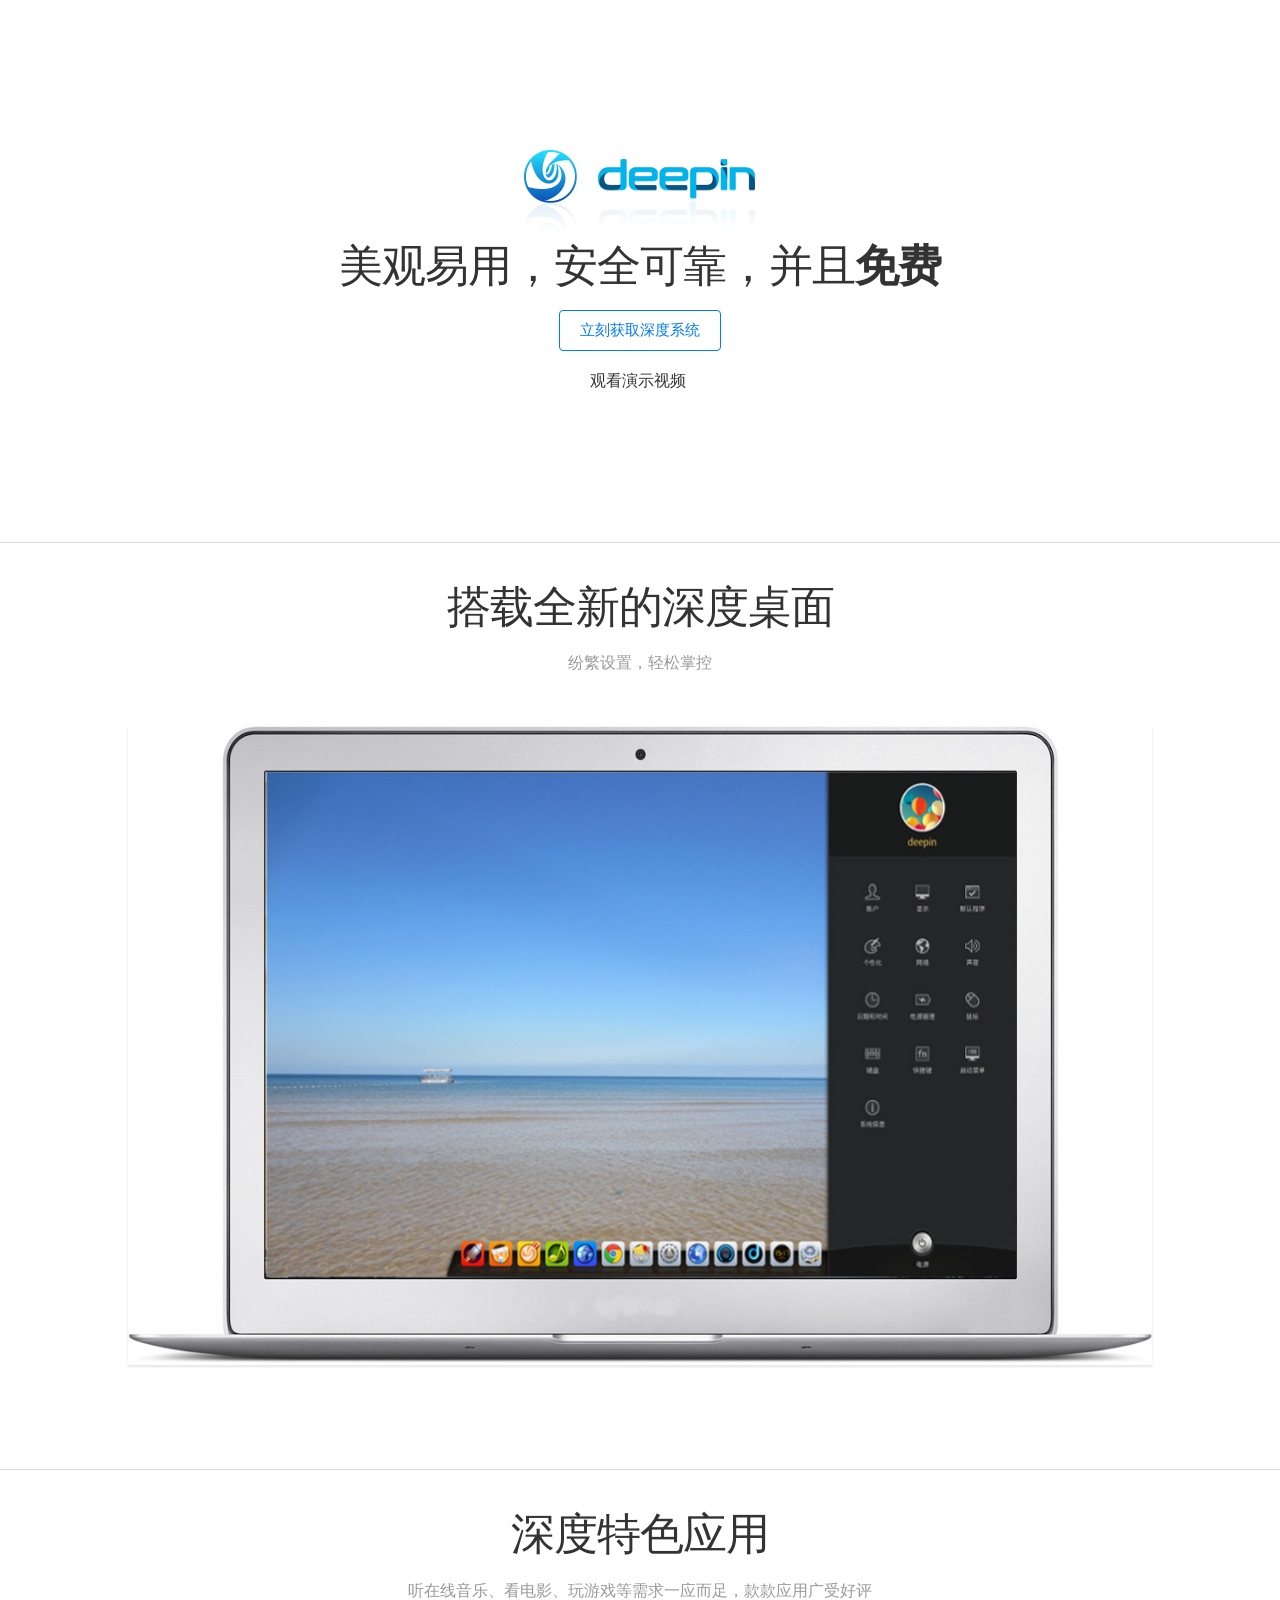
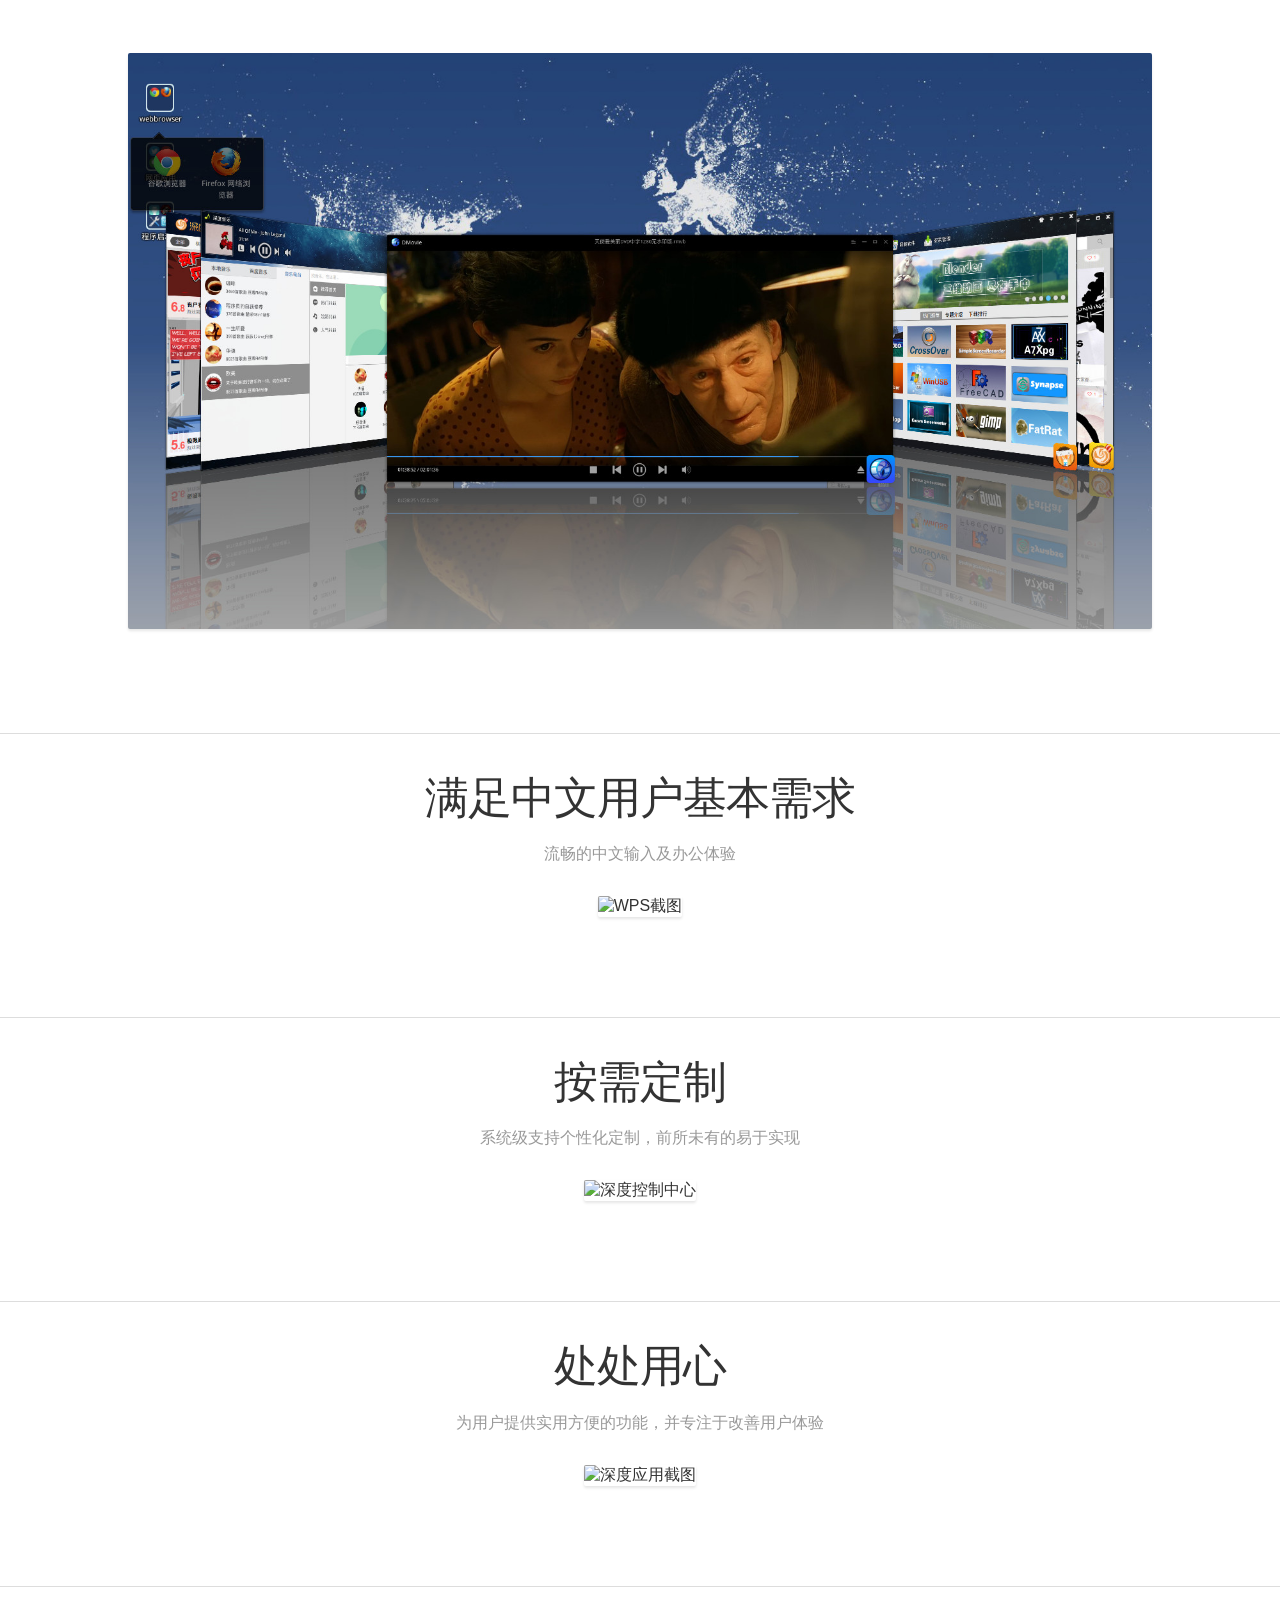
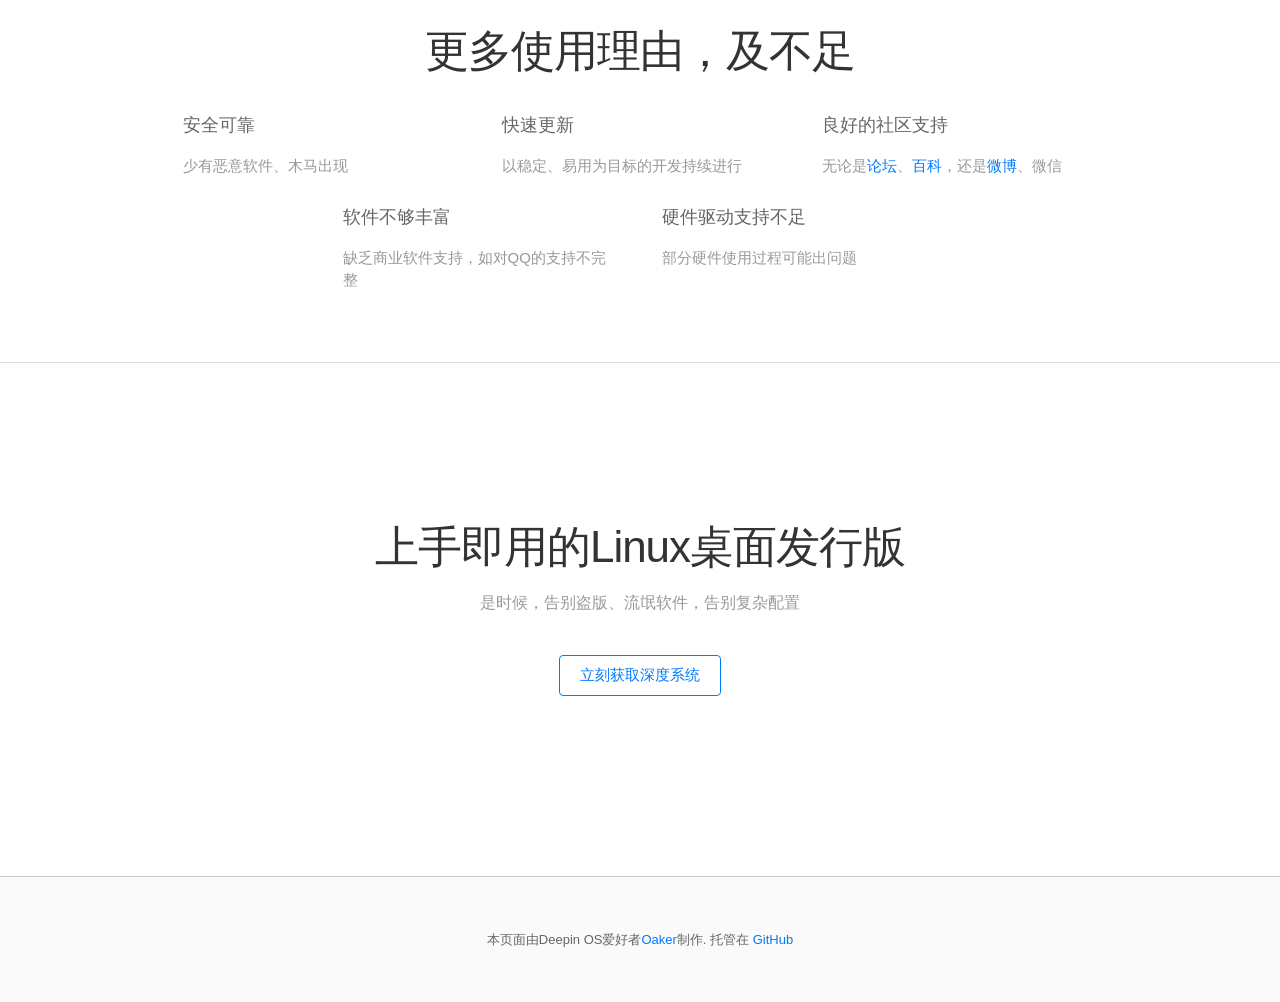
==== index.html @ 52d404d5 "增加“按需定制”等内容" ====
<!DOCTYPE html>
<meta charset="utf-8">
<meta name="viewport" content="width=device-width, initial-scale=1.0">
<title>Deepin OS &ndash; 美观易用，安全可靠的桌面操作系统</title>
<link rel="stylesheet" href="style.css">
<link rel="stylesheet" href="http://cdn.bootcss.com/bootstrap/3.2.0/css/bootstrap.min.css">
<meta itemprop="image" content="icons/deepin_logo.png">
<meta property="og:url" content="http://deepin.info/">
<meta property="og:title" content="Deepin.info">
<meta property="og:description" content="美观易用，安全可靠的桌面操作系统">
<meta property="og:image" content="icons/deepin_logo.png">
<meta property="og:image:type" content="image/png">
<meta property="og:image:width" content="72">
<meta property="og:image:height" content="72">
<header>
	<div class="container">
		<div id="app-icon"></div>
		<!--<h1 itemprop="name">深度系统</h1>-->
		<h2 itemprop="description">美观易用，安全可靠，并且<b>免费</b></h2>
		<p><a href="http://www.linuxdeepin.com/download.cn.html" target="_blank" class="available-button" title="前往官网下载页面" >立刻获取深度系统</a></p>
		<a href="http://v.youku.com/v_show/id_XNzM0Mzg0NDYw.html" target="_blank">观看演示视频&nbsp;<i class="glyphicon glyphicon-play-circle"></i></a>
	</div>
</header>
<div class="body-section">
	<section class="container">
		<header>
			<h2>搭载全新的深度桌面</h2>
			<p>纷繁设置，轻松掌控</p>
		</header>
		<div id="web-screenshot-container" class="screenshots-container">
			<img id="web-1-screenshot" class="screenshot" src="screenshots/deepin_desktop.jpg" width="1024" height="640" alt="Screenshot of Hacker News web app on a desktop web browser">
		</div>
	</section>
</div>
<!--<div class="body-section">
	<section class="container">
		<header>
			<h2>同时搭载火狐和谷歌浏览器</h2>
			<p>内置Adobe Flash 播放器，立刻享受安全高速的上网体验</p>
		</header>
		<div id="iphone-screenshots-container" class="screenshots-container">
			<img  src="./icons/Mozilla_Firefox_logo.png" width="256" height="256" alt="Screenshot of Hacker News web app on iPhone">
			<img  src="./icons/Chrome-256.png" width="256" height="256" alt="Another creenshot of Hacker News web app on iPhone">
		</div>
	</section>
</div>-->
<div class="body-section">
	<section class="container">
		<header>
			<h2>深度特色应用</h2>
			<p>听在线音乐、看电影、玩游戏等需求一应而足，款款应用广受好评</p>
		</header>
		<div id="web-screenshot-container" class="screenshots-container">
			<img id="web-1-screenshot" class="screenshot" src="screenshots/deepin_software.jpg" width="1024" height="576" alt="深度特色应用截图">
		</div>
	</section>
</div>
<div class="body-section">
	<section class="container" id="ipad-container">
		<header>
			<h2>满足中文用户基本需求</h2>
			<p>流畅的中文输入及办公体验</p>
		</header>
		<div id="ipad-screenshot-container" class="screenshots-container">
			<img id="ipad-screenshot" class="screenshot" src="screenshots/wps_sogou.jpg" width="795" height="673" alt="WPS截图">
		</div>
	</section>
</div>
<div class="body-section">
	<section class="container" id="ipad-container">
		<header>
			<h2>按需定制</h2>
			<p>系统级支持个性化定制，前所未有的易于实现</p>
		</header>
		<div id="ipad-screenshot-container" class="screenshots-container">
			<img id="ipad-screenshot" class="screenshot" src="screenshots/deepin_controlcenter.jpg" width="795" height="673" alt="深度控制中心">
		</div>
	</section>
</div>
<div class="body-section">
	<section class="container" id="ipad-container">
		<header>
			<h2>处处用心</h2>
			<p>为用户提供实用方便的功能，并专注于改善用户体验</p>
		</header>
		<div id="ipad-screenshot-container" class="screenshots-container">
			<img id="ipad-screenshot" class="screenshot" src="screenshots/deepin_software2.jpg" width="795" height="673" alt="深度应用截图">
		</div>
	</section>
</div>
<div class="body-section">
	<section class="container">
		<header>
			<h2>更多使用理由，及不足</h2>
		</header>
		<div class="cols">
			<div class="col">
				<h3>安全可靠</h3>
				<p>少有恶意软件、木马出现</p>
			</div>
			<div class="col">
				<h3>快速更新</h3>
				<p>以稳定、易用为目标的开发持续进行</p>
			</div>
			<div class="col">
				<h3>良好的社区支持</h3>
				<p>无论是<a href="http://www.linuxdeepin.com/forum" target="_blank">论坛</a>、<a href="http://wiki.linuxdeepin.com/" target="_blank">百科</a>，还是<a href="http://e.weibo.com/linuxdeepinnew" target="_blank">微博</a>、微信</p>
			</div>
			<div class="col">
				<h3>软件不够丰富</h3>
				<p>缺乏商业软件支持，如对QQ的支持不完整</p>
			</div>
			<div class="col">
				<h3>硬件驱动支持不足</h3>
				<p>部分硬件使用过程可能出问题</p>
			</div>
		</div>
	</section>
</div>
<div class="body-section body-section-last">
	<section class="container">
		<header>
			<h2>上手即用的Linux桌面发行版</h2>
			<p>是时候，告别盗版、流氓软件，告别复杂配置</p>
		</header>
		<div class="cols">
			<p><a href="http://www.linuxdeepin.com/download.cn.html" target="_blank" class="available-button" title="前往官网下载页面">立刻获取深度系统</a></p>
		</div>
	</section>
</div>
<footer>
	<p>本页面由Deepin OS爱好者<a href="http://weibo.com/ican" itemprop="creator">Oaker</a>制作. 托管在 <a href="https://github.com/cyio/deepin.info">GitHub</a></p>
</footer>
</html>
---- style.css ----
html{
	overflow-x: hidden;
}
body{
	font-family: "Open Sans", "Helvetica Neue", Helvetica, Arial, sans-serif;
	font-size: 16px;
	color: #333;
	margin: 0;
	padding: 0;
	-webkit-text-size-adjust: none;
	overflow-x: hidden;
}

a{
	color: #007aff;
	text-decoration: none;
}
a:hover{
	text-decoration: underline;
}
p{
	line-height: 1.5;
}
.body-section{
	border-top: 1px solid #ddd;
}
.body-section-last{
	padding: 60px 0;
}
.container{
	position: relative;
	margin: auto;
	max-width: 1024px;
	padding: 40px 0;
	text-align: center;
}
header .container{
	padding-left: 20px;
	padding-right: 20px;
}
header a{
	color: #333;
}
#app-icon{
	display: inline-block;
	width: 232px;
	height: 85px;
	background: #fff url(icons/deepin_logo.png) no-repeat;
	border-radius: 17px;
	margin: 0 0 3px;
}
.container h1{
	font-size: 46px;
	margin: 0 0 10px;
	padding: 0;
	line-height: 1;
	letter-spacing: -1px;
	font-weight: 300;
}
.container h2{
	font-size: 44px;
	font-weight: 300;
	margin: 0 0 20px;
	padding: 0;
	letter-spacing: -1px;
	line-height: 1.1;
}
.container h3{
	color: #666;
	font-size: 18px;
	font-weight: normal;
	margin-top: 0;
	padding-top: 0;
	line-height: 1.2;
}
.container header{
	padding: 0 20px;
	text-shadow: 0 1px #fff;
}
.container p{
	margin: 0 auto 20px;
	padding: 0;
	line-height: 1.5;
	max-width: 45em;
	color: #999;
}
.available-button{
	font-size: 15px;
	color: #007aff;
	display: inline-block;
	text-decoration: none;
	text-shadow: none;
	padding: 8px 20px;
	border-radius: 4px;
	border: 1px solid #007aff;
	-webkit-transition: background-color .3s;
	-moz-transition: background-color .3s;
	transition: background-color .3s;
}
.available-button:hover{
	text-decoration: none;
	background-color:#007aff;
	color:white;
}
.screenshots-container{
	margin-top: 30px;
	margin-bottom: 30px;
}
.screenshot{
	background-color: #fff;
	box-shadow: 0 2px 3px rgba(0,0,0,.1);
	border-radius: 2px;
	margin: 0 -1px;
}
#iphone-screenshots-container{
	text-align: center;
	letter-spacing: 20px;
}
#iphone-screenshots-container div{
	display: inline-block;
	width: 320px;
	height: 460px;
	background-repeat: no-repeat;
	vertical-align: top;
}
#ipad-container{
	display: none;
}
#web-1-screenshot{
	display: none;
}
.cols{
	margin: 20px 20px 0;
}
.col{
	text-align: left;
	padding-bottom: 10px;
	font-size: 15px;
}
footer{
	font-size: 13px;
	text-align: center;
	padding: 20px;
	color: #666;
	background-color: #fafafa;
	border-top: 1px solid #ccc;
}
@media all and (min-height: 481px){
	header .container{
		padding-top: 100px;
		padding-bottom: 100px;
	}
	.screenshots-container{
		margin-bottom: 60px;
	}
	footer{
		padding-top: 40px;
		padding-bottom: 40px;
	}
}
@media all and (min-height: 641px){
	header .container{
		padding-top: 150px;
		padding-bottom: 150px;
	}
}
@media all and (min-width: 640px){
	.body-section-last{
		padding: 120px 0;
	}
	#ipad-container{
		display: block;
	}
	#ipad-screenshot-container{
		text-align: center;
	}
	#ipad-screenshot{
		
	}
	#web-screenshot-container{
		margin-left: 20px;
	}
	#web-1-screenshot{
		display: inline-block;
		margin: 0px 0 30px;
	}
	#web-2-screenshot{
		display: none;
	}
	.cols{
		margin-top: 40px;
		text-align: center;
	}
	.col{
		vertical-align: top;
		display: inline-block;
		text-align: left;
	}
	.cols .col{
		width: 45%;
		margin: 0 2%;
	}
}
@media all and (min-width: 1024px){
	#ipad-screenshot-container{
		margin-left: 0;
	}
	#web-screenshot-container{
		margin-left: 0;
		position: relative;
		text-align: left;
	}
	#web-1-screenshot{
		margin: 20px 0 0;
	}
	#web-2-screenshot{
		position: absolute;
		display: inline-block;
		top: 0;
		right: 0;
	}
	.cols .col{
		width: 28%;
	}
}
/* @media only screen and (-webkit-min-device-pixel-ratio: 1.5),
	only screen and (-o-min-device-pixel-ratio: 3/2),
	only screen and (min--moz-device-pixel-ratio: 1.5),
	only screen and (min-device-pixel-ratio: 1.5) {

	#app-icon{
		background-size: 72px 72px;
		background-image: url(icons/app-icon@2x.png);
	}
}

@-ms-viewport{
	width: device-width;
	zoom: 1.0;
}

@viewport{
	width: device-width;
	zoom: 1.0;
}
*/
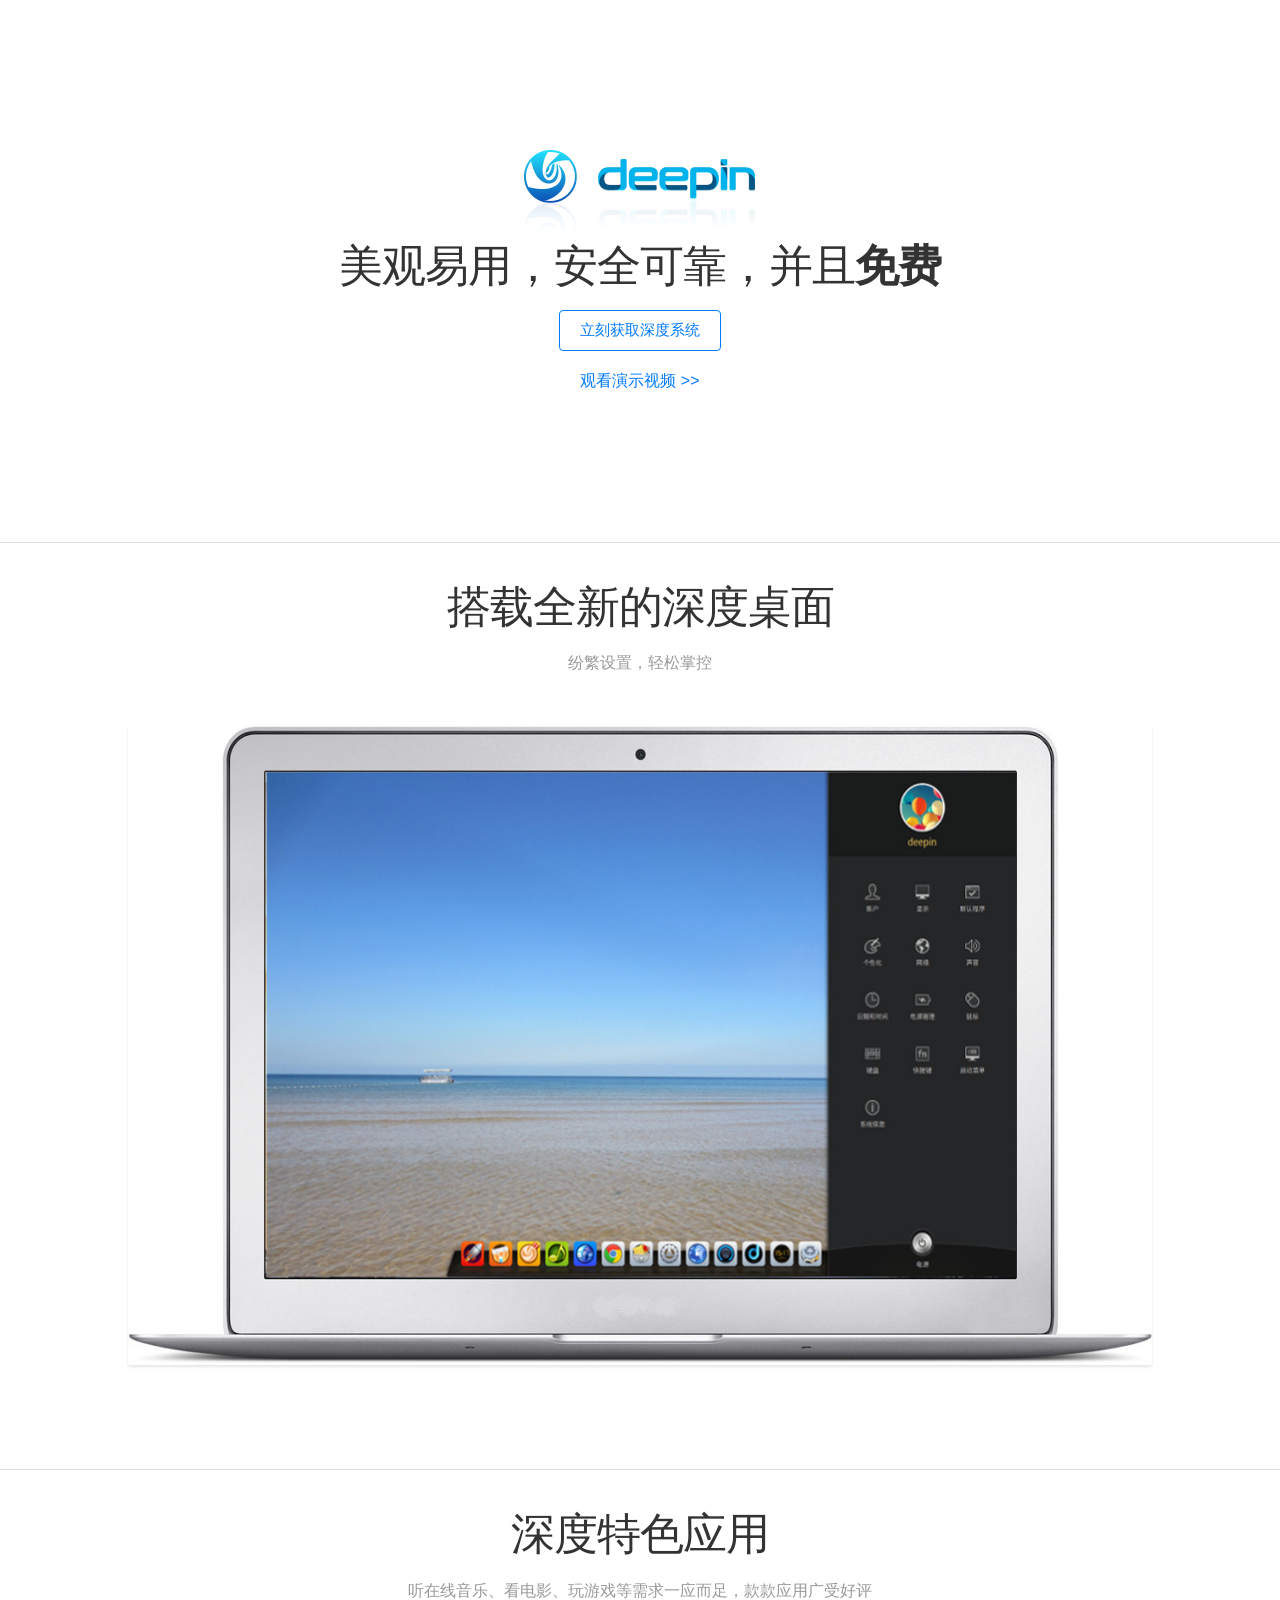
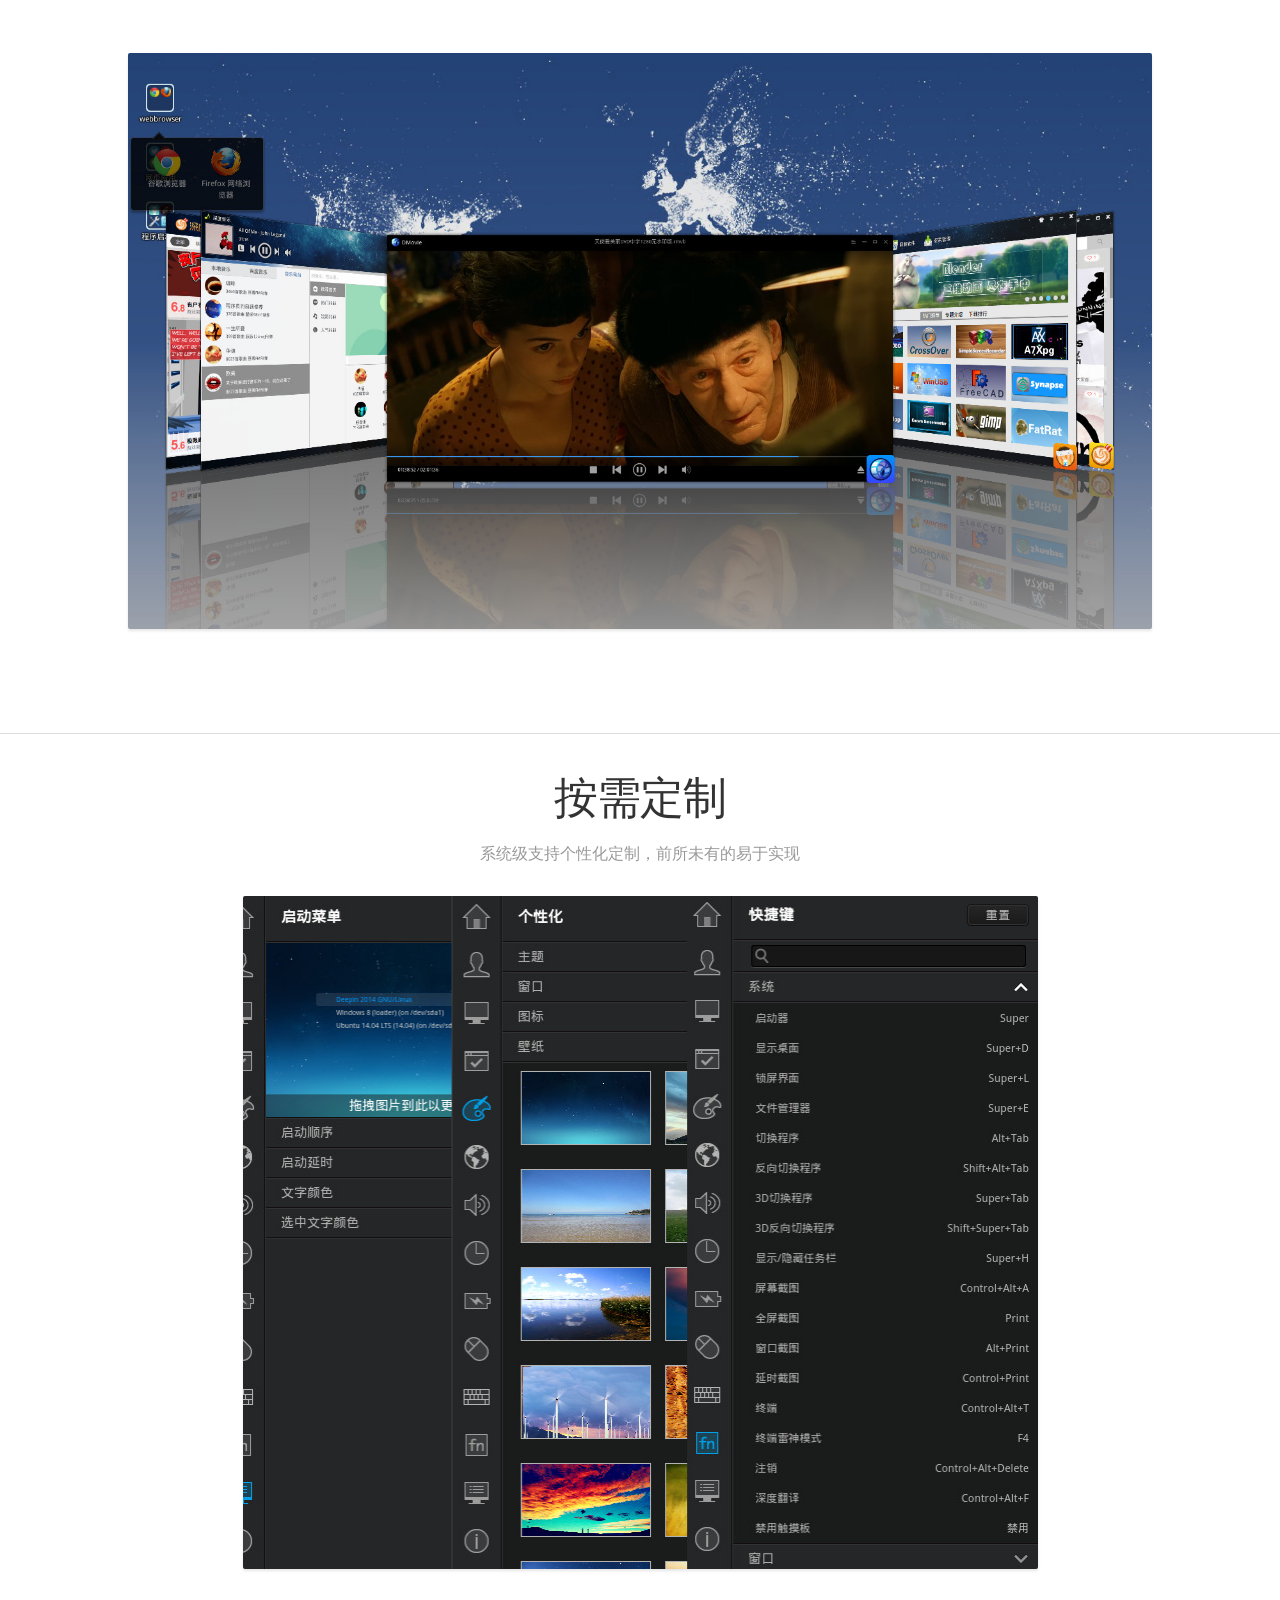
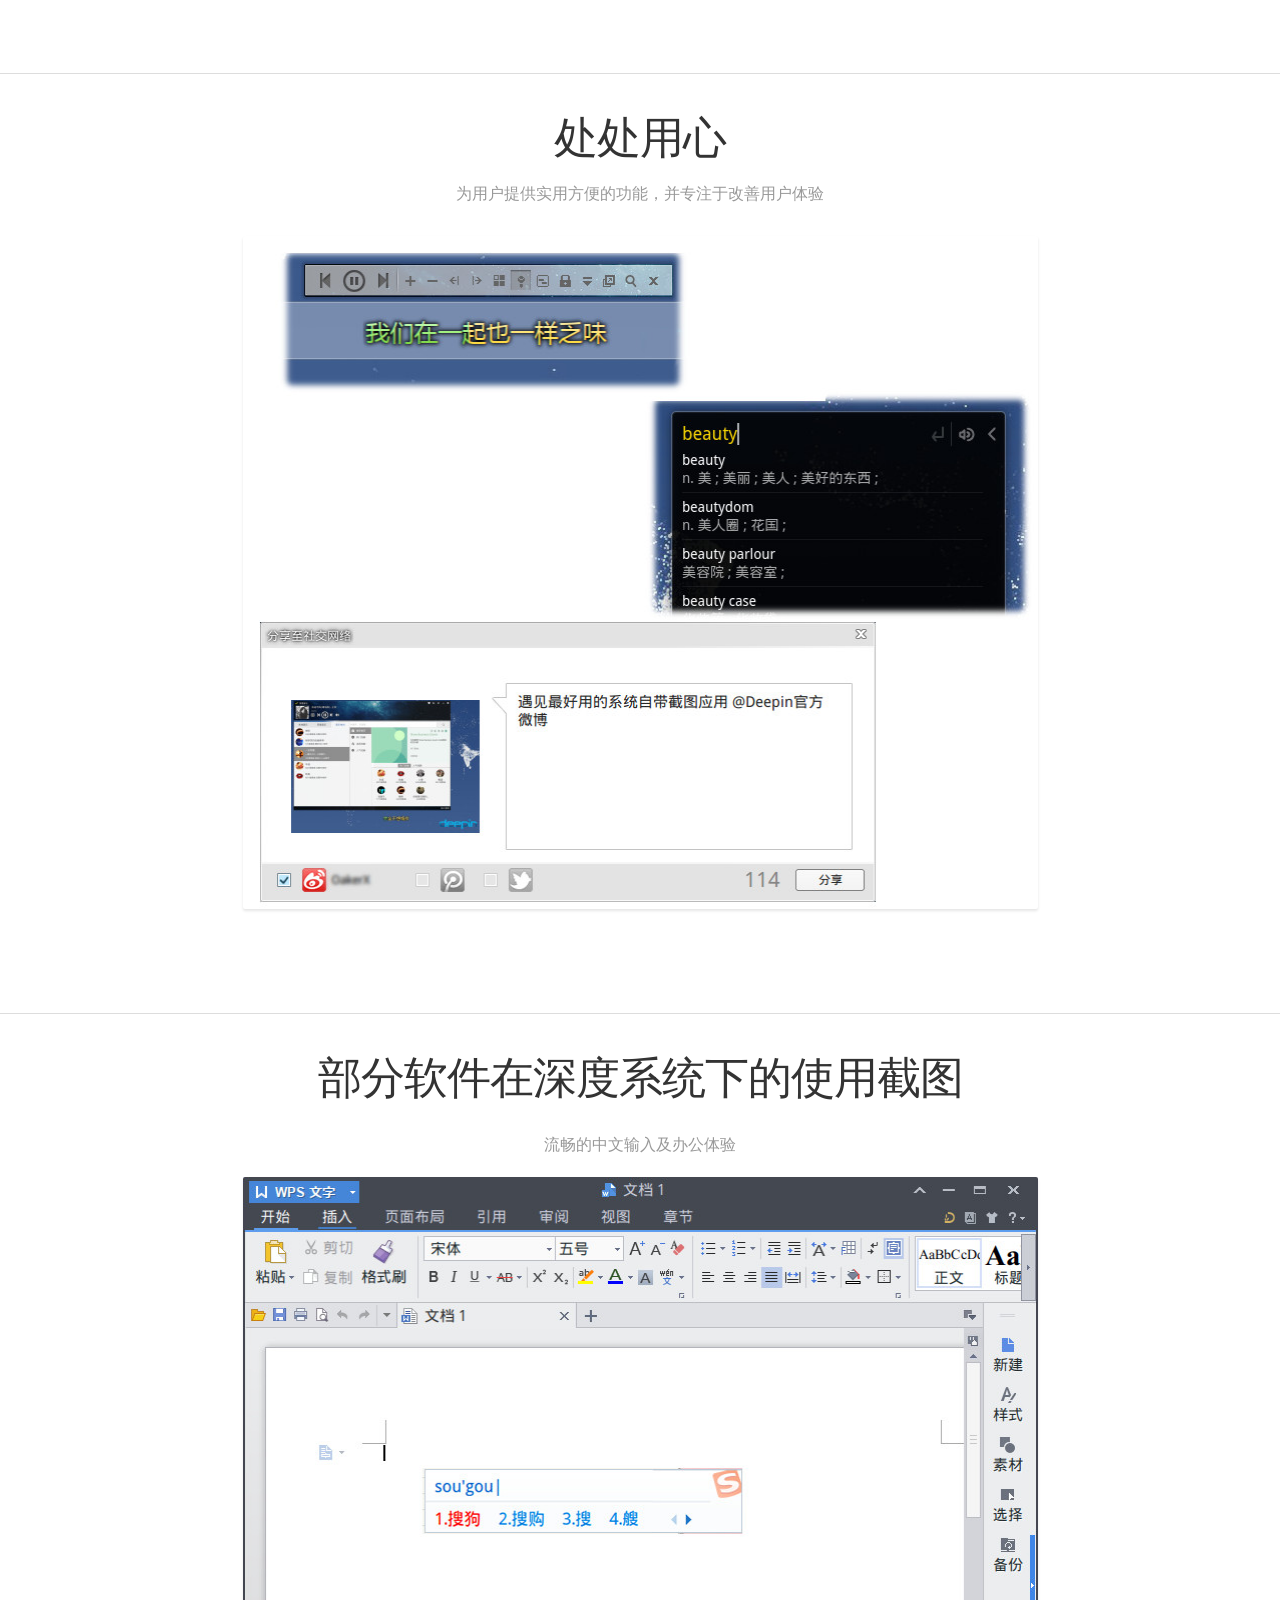
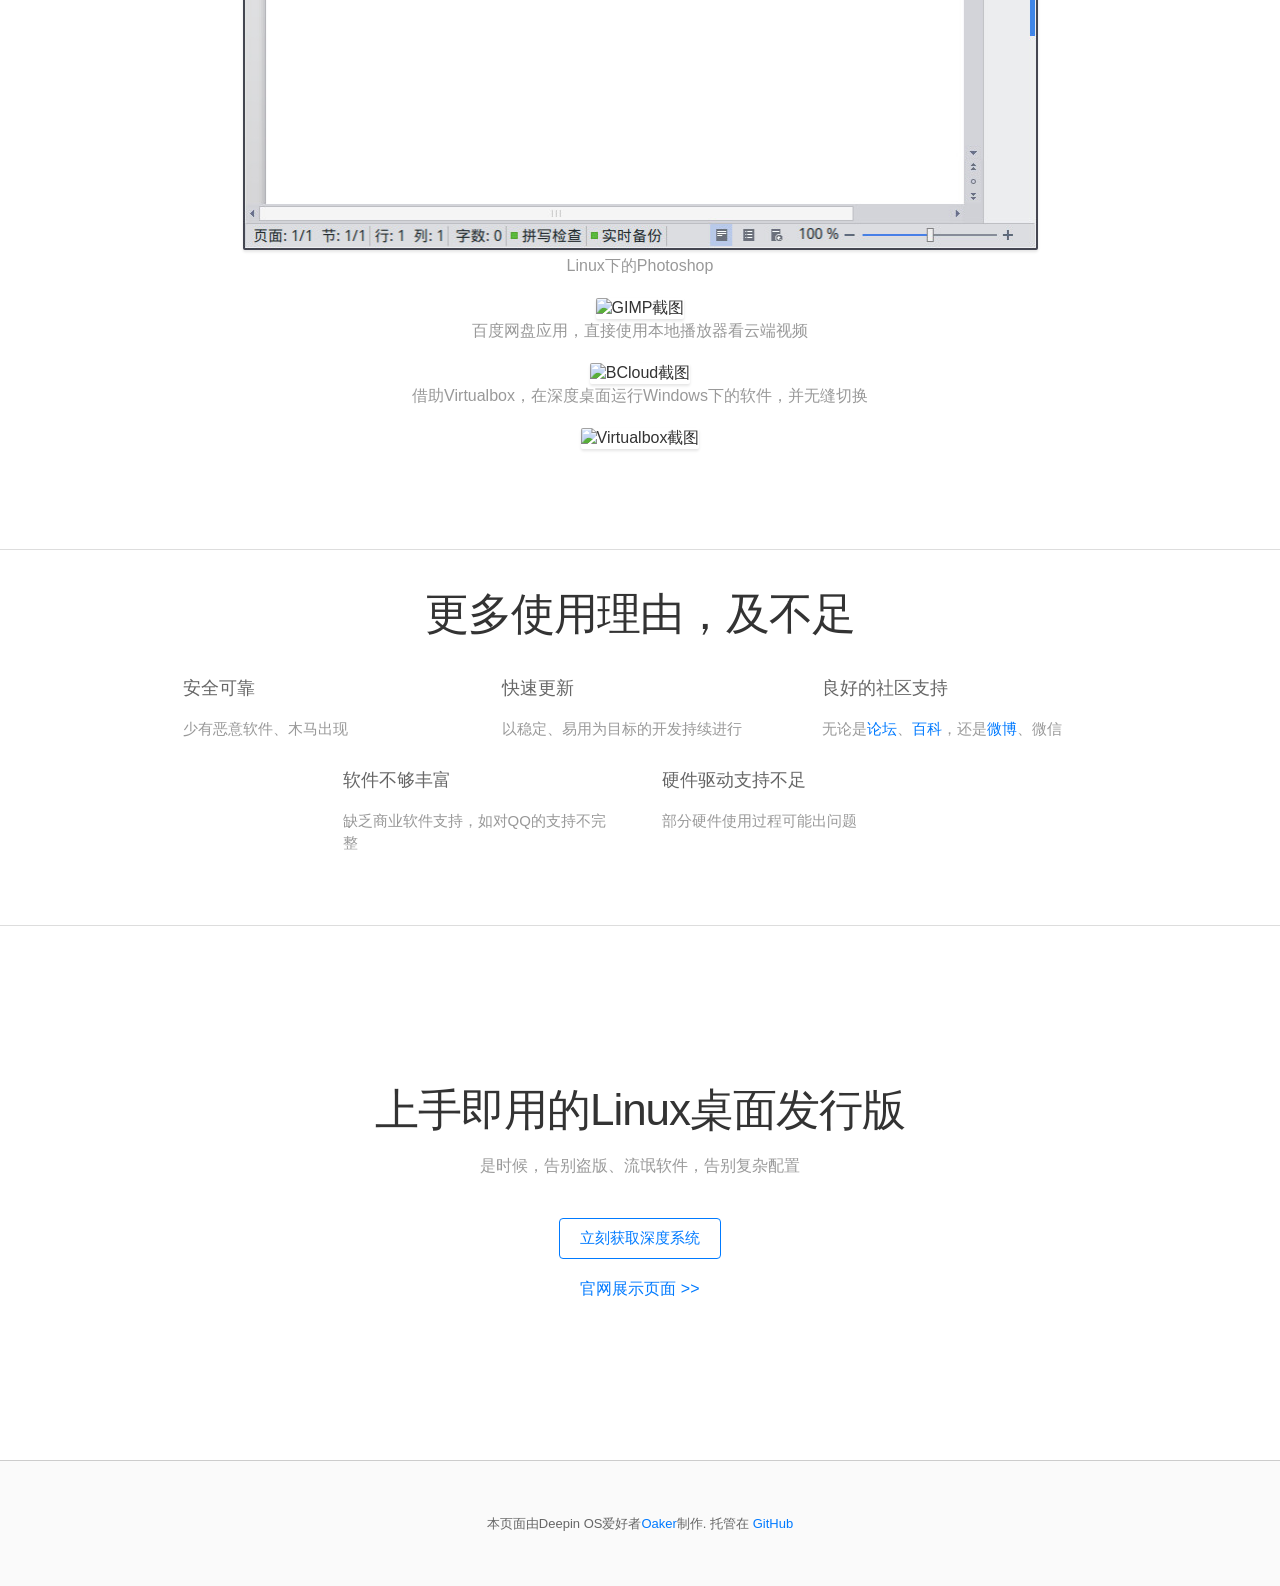
==== commit 546cf38c: "增加GIMP等截图" ====
--- a/index.html
+++ b/index.html
@@ -1,9 +1,8 @@
 <!DOCTYPE html>
 <meta charset="utf-8">
-<meta name="viewport" content="width=device-width, initial-scale=1.0">
+<!--<meta name="viewport" content="width=device-width, initial-scale=1.0">-->
 <title>Deepin OS &ndash; 美观易用，安全可靠的桌面操作系统</title>
 <link rel="stylesheet" href="style.css">
-<link rel="stylesheet" href="http://cdn.bootcss.com/bootstrap/3.2.0/css/bootstrap.min.css">
 <meta itemprop="image" content="icons/deepin_logo.png">
 <meta property="og:url" content="http://deepin.info/">
 <meta property="og:title" content="Deepin.info">
@@ -18,7 +17,7 @@
 		<!--<h1 itemprop="name">深度系统</h1>-->
 		<h2 itemprop="description">美观易用，安全可靠，并且<b>免费</b></h2>
 		<p><a href="http://www.linuxdeepin.com/download.cn.html" target="_blank" class="available-button" title="前往官网下载页面" >立刻获取深度系统</a></p>
-		<a href="http://v.youku.com/v_show/id_XNzM0Mzg0NDYw.html" target="_blank">观看演示视频&nbsp;<i class="glyphicon glyphicon-play-circle"></i></a>
+		<a href="http://v.youku.com/v_show/id_XNzM0Mzg0NDYw.html" target="_blank">观看演示视频&nbsp;>></a>
 	</div>
 </header>
 <div class="body-section">
@@ -28,7 +27,7 @@
 			<p>纷繁设置，轻松掌控</p>
 		</header>
 		<div id="web-screenshot-container" class="screenshots-container">
-			<img id="web-1-screenshot" class="screenshot" src="screenshots/deepin_desktop.jpg" width="1024" height="640" alt="Screenshot of Hacker News web app on a desktop web browser">
+			<img id="web-1-screenshot" class="screenshot" src="screenshots/deepin_desktop.jpg" width="1024" height="640" alt="桌面截图">
 		</div>
 	</section>
 </div>
@@ -58,17 +57,6 @@
 <div class="body-section">
 	<section class="container" id="ipad-container">
 		<header>
-			<h2>满足中文用户基本需求</h2>
-			<p>流畅的中文输入及办公体验</p>
-		</header>
-		<div id="ipad-screenshot-container" class="screenshots-container">
-			<img id="ipad-screenshot" class="screenshot" src="screenshots/wps_sogou.jpg" width="795" height="673" alt="WPS截图">
-		</div>
-	</section>
-</div>
-<div class="body-section">
-	<section class="container" id="ipad-container">
-		<header>
 			<h2>按需定制</h2>
 			<p>系统级支持个性化定制，前所未有的易于实现</p>
 		</header>
@@ -85,6 +73,23 @@
 		</header>
 		<div id="ipad-screenshot-container" class="screenshots-container">
 			<img id="ipad-screenshot" class="screenshot" src="screenshots/deepin_software2.jpg" width="795" height="673" alt="深度应用截图">
+		</div>
+	</section>
+</div>
+<div class="body-section">
+	<section class="container" id="ipad-container">
+		<header>
+			<h2>部分软件在深度系统下的使用截图</h2>
+		</header>
+		<div id="ipad-screenshot-container" class="screenshots-container">
+			<p>流畅的中文输入及办公体验</p>
+			<img id="ipad-screenshot" class="screenshot" src="screenshots/wps_sogou.jpg" width="795" height="673" alt="WPS截图">
+			<p>Linux下的Photoshop</p>
+			<img id="ipad-screenshot" class="screenshot" src="screenshots/gimp.jpg" width="795" height="673" alt="GIMP截图">
+			<p>百度网盘应用，直接使用本地播放器看云端视频</p>
+			<img id="ipad-screenshot" class="screenshot" src="screenshots/bcloud.jpg" width="795" height="673" alt="BCloud截图">
+			<p>借助Virtualbox，在深度桌面运行Windows下的软件，并无缝切换</p>
+			<img id="ipad-screenshot" class="screenshot" src="screenshots/virtualbox.jpg" width="795" height="673" alt="Virtualbox截图">
 		</div>
 	</section>
 </div>
@@ -125,6 +130,7 @@
 		</header>
 		<div class="cols">
 			<p><a href="http://www.linuxdeepin.com/download.cn.html" target="_blank" class="available-button" title="前往官网下载页面">立刻获取深度系统</a></p>
+			<a href="http://www.linuxdeepin.com/feature2014.cn.html">官网展示页面&nbsp;>></a>
 		</div>
 	</section>
 </div>
--- a/style.css
+++ b/style.css
@@ -2,7 +2,7 @@
 	overflow-x: hidden;
 }
 body{
-	font-family: "Open Sans", "Helvetica Neue", Helvetica, Arial, sans-serif;
+	font-family: "Microsoft Yahei","WenQuanYi Micro Hei", "Arial", HELVETICA;
 	font-size: 16px;
 	color: #333;
 	margin: 0;
@@ -38,9 +38,7 @@
 	padding-left: 20px;
 	padding-right: 20px;
 }
-header a{
-	color: #333;
-}
+
 #app-icon{
 	display: inline-block;
 	width: 232px;
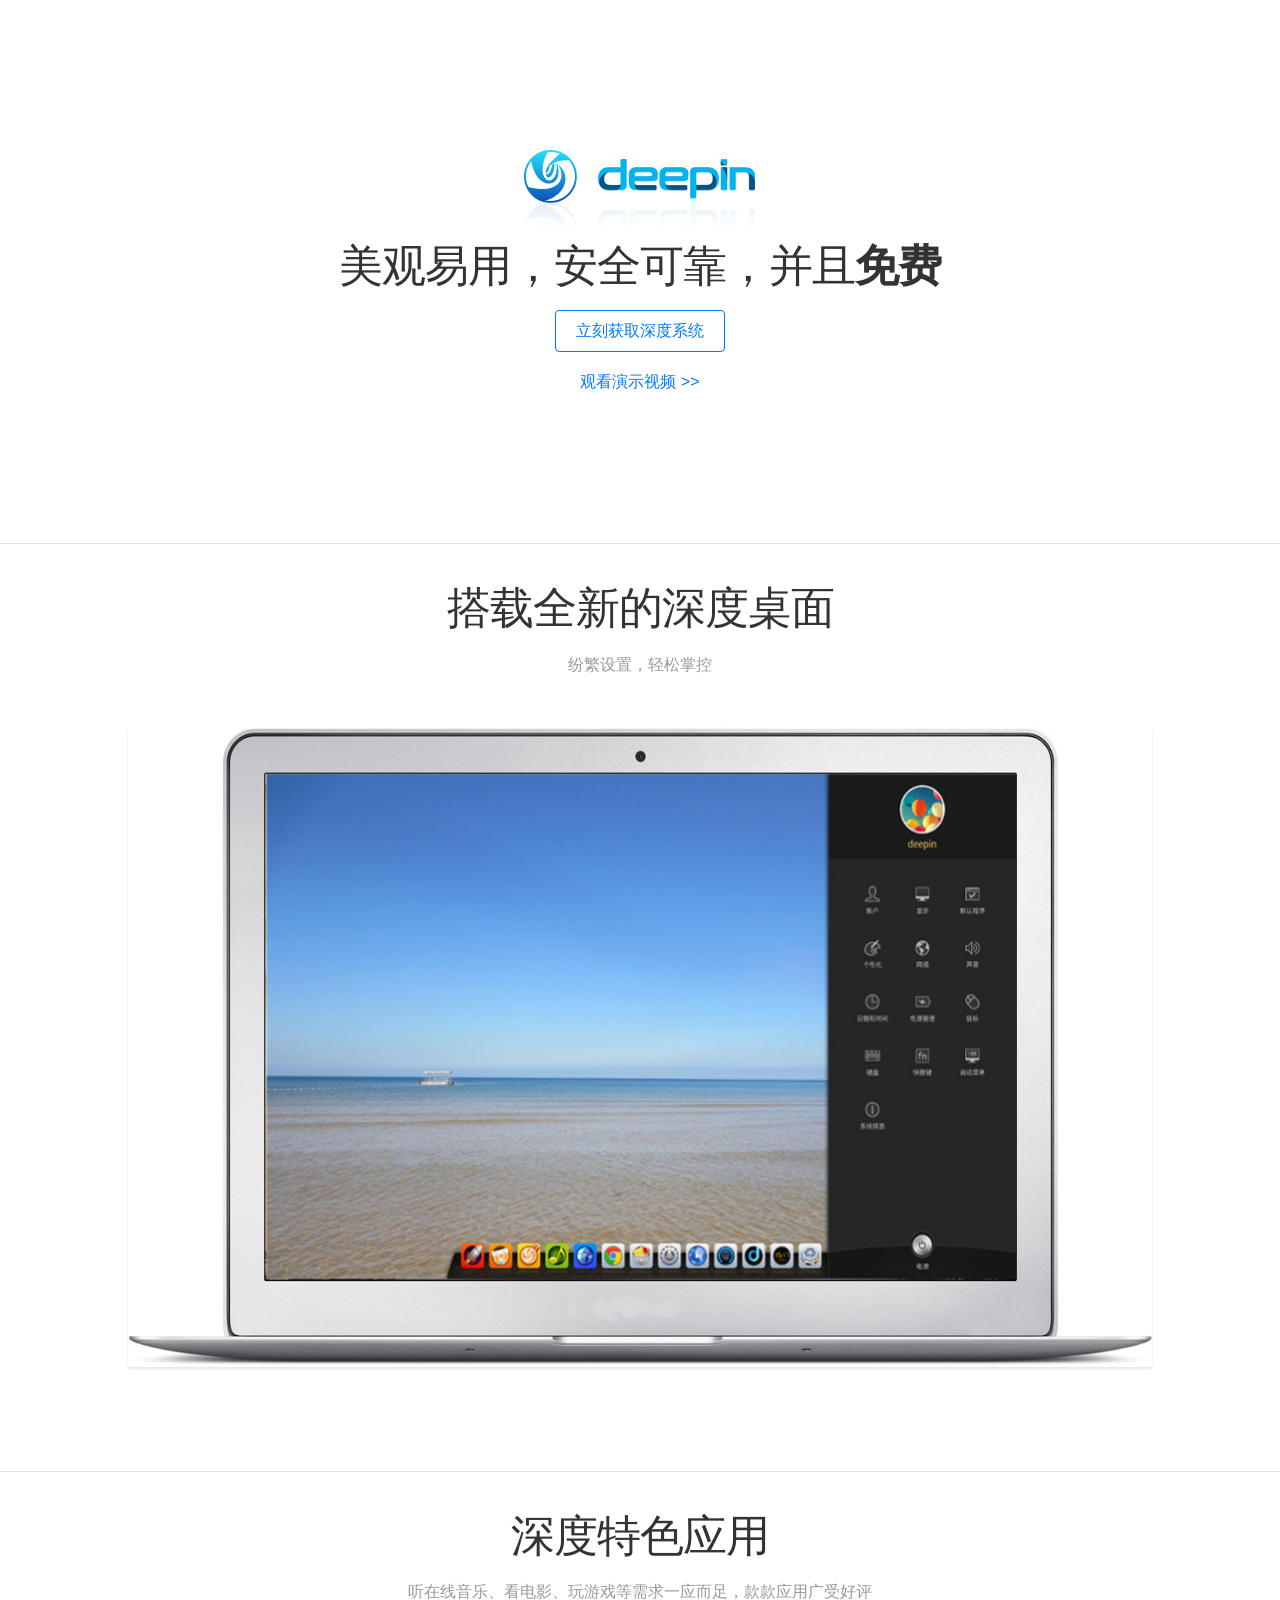
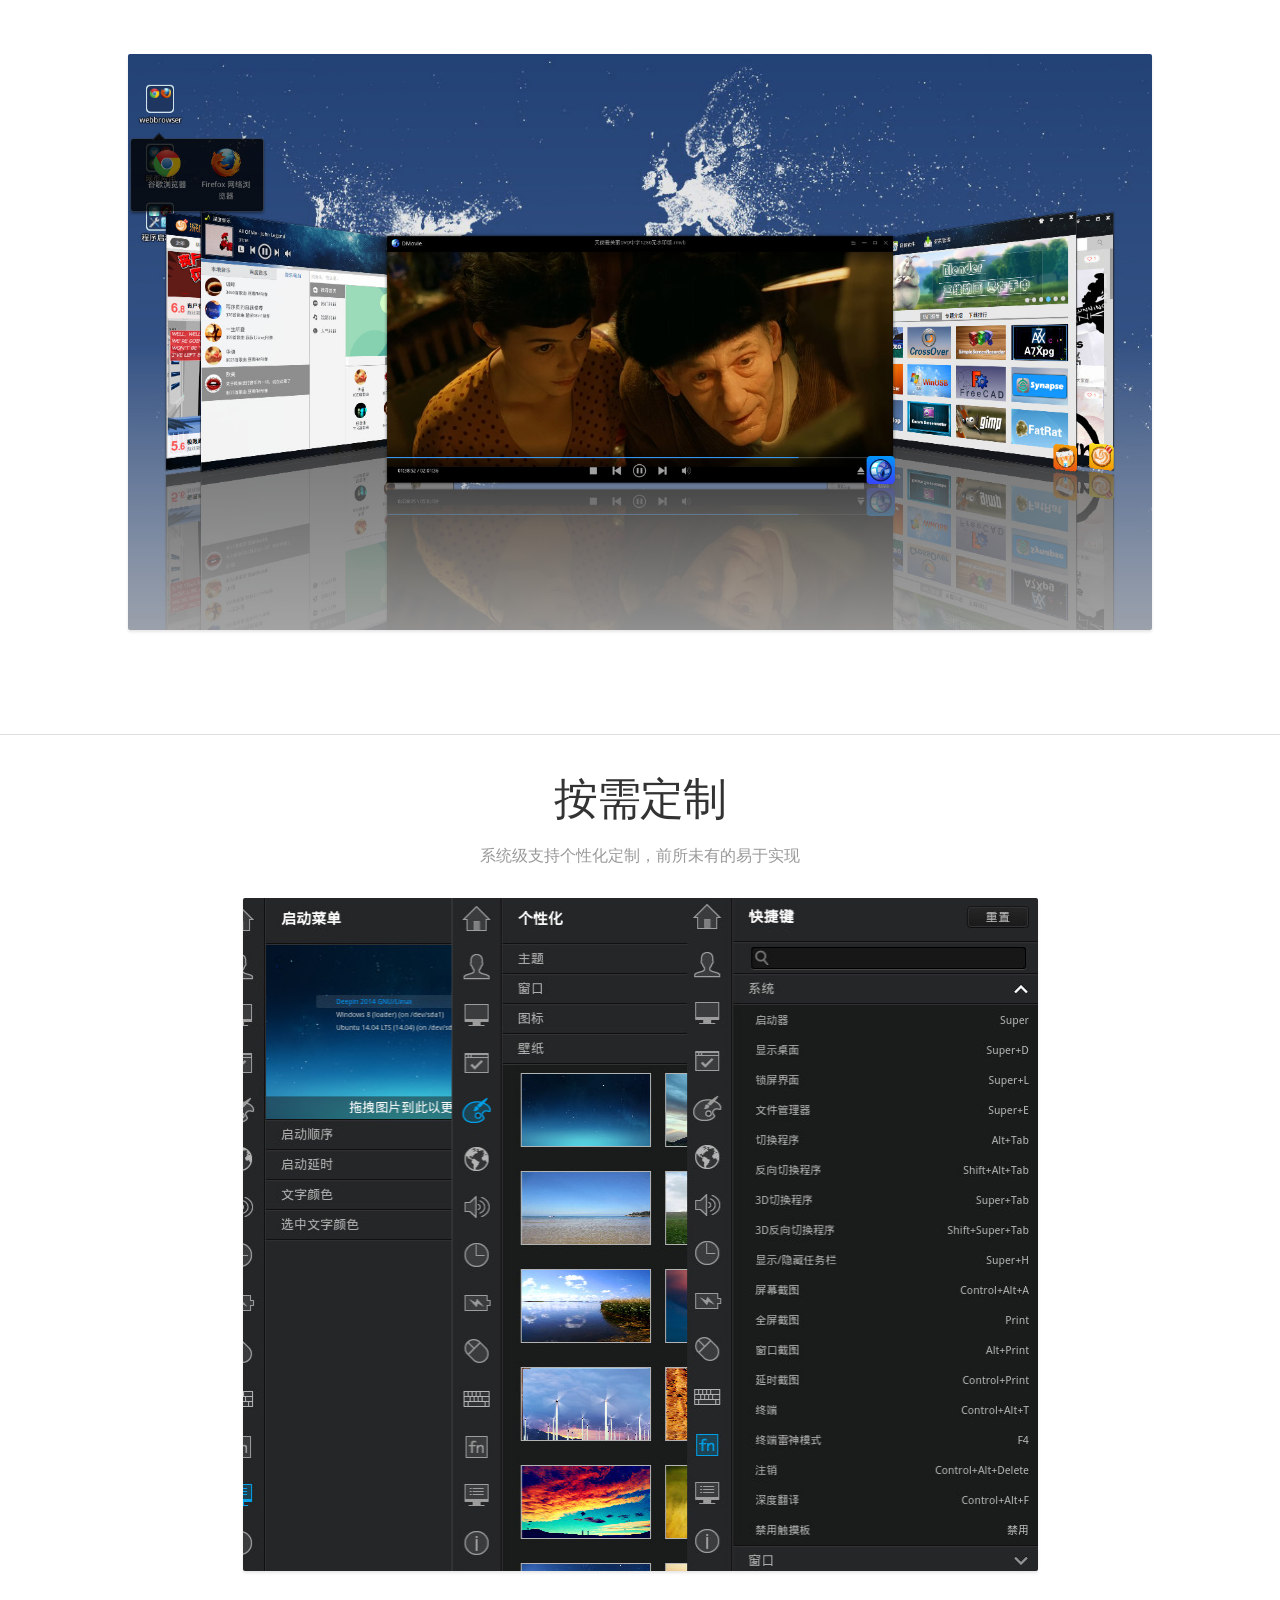
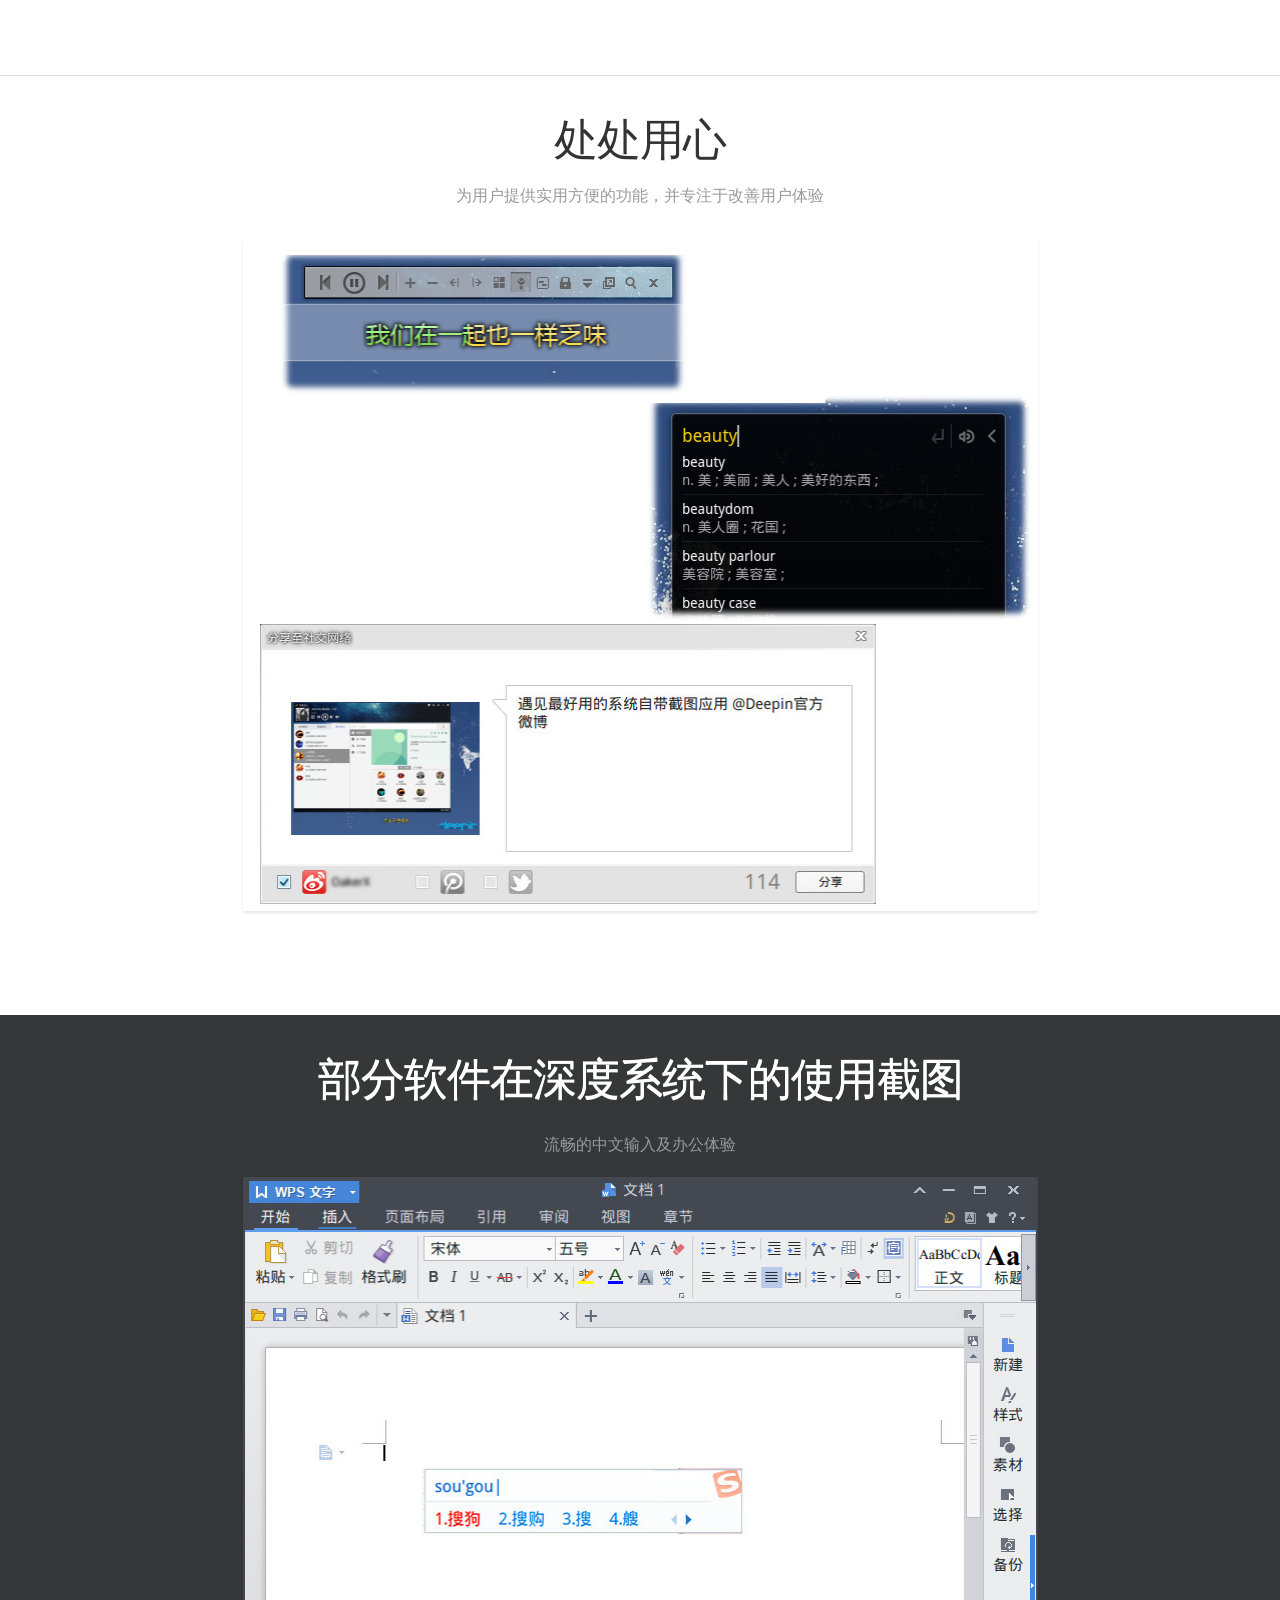
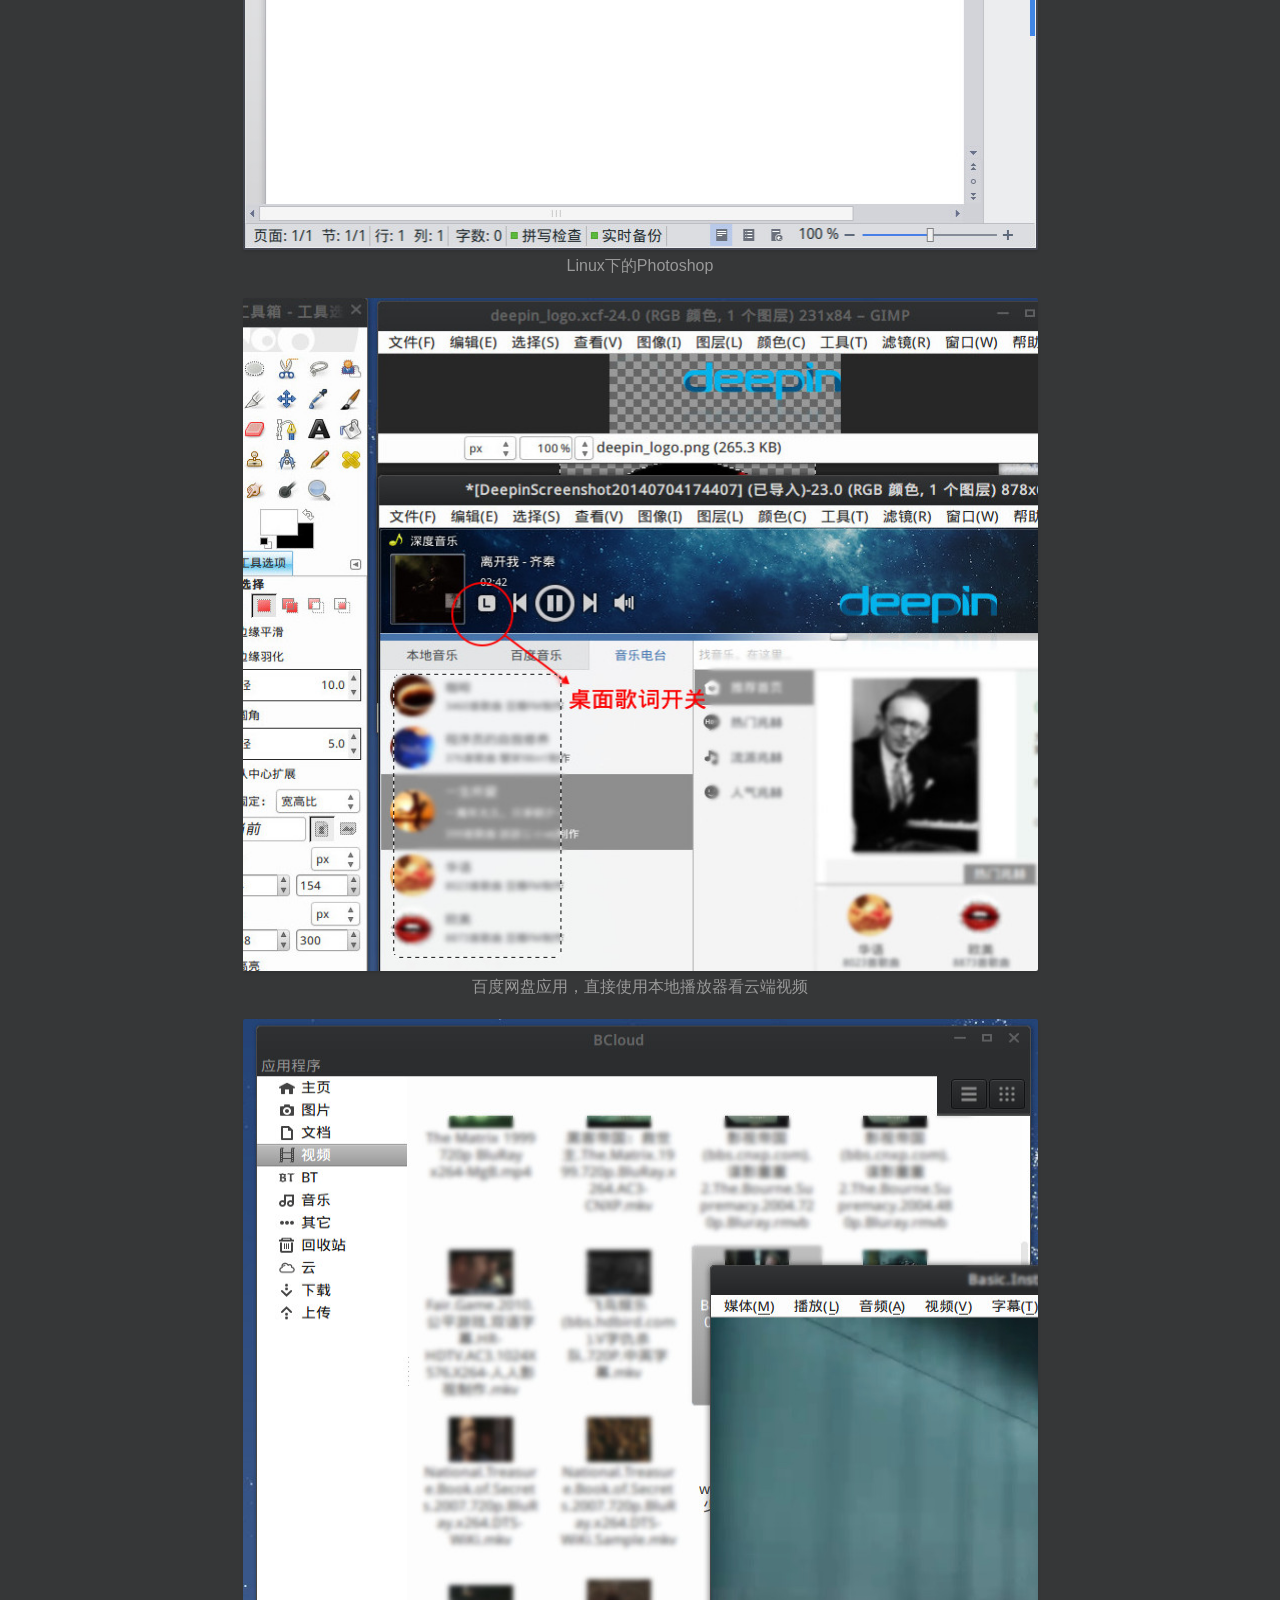
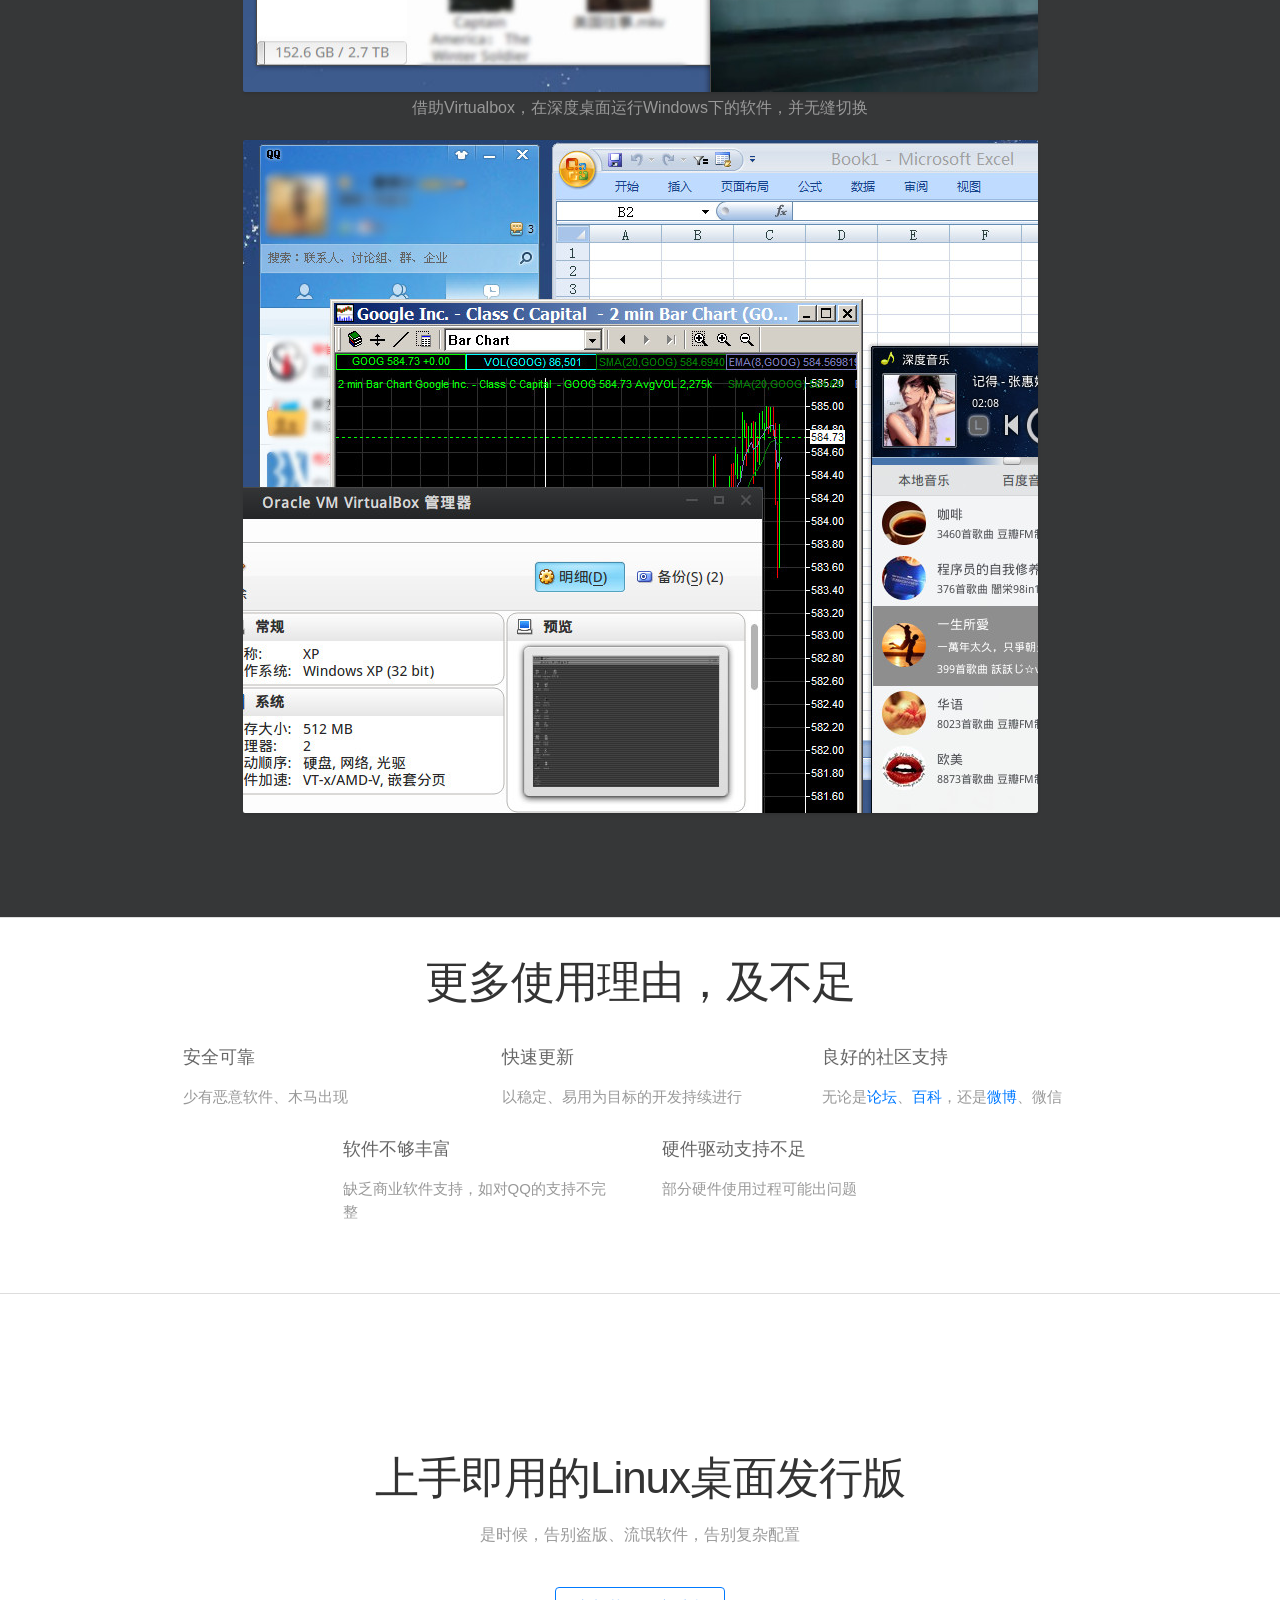
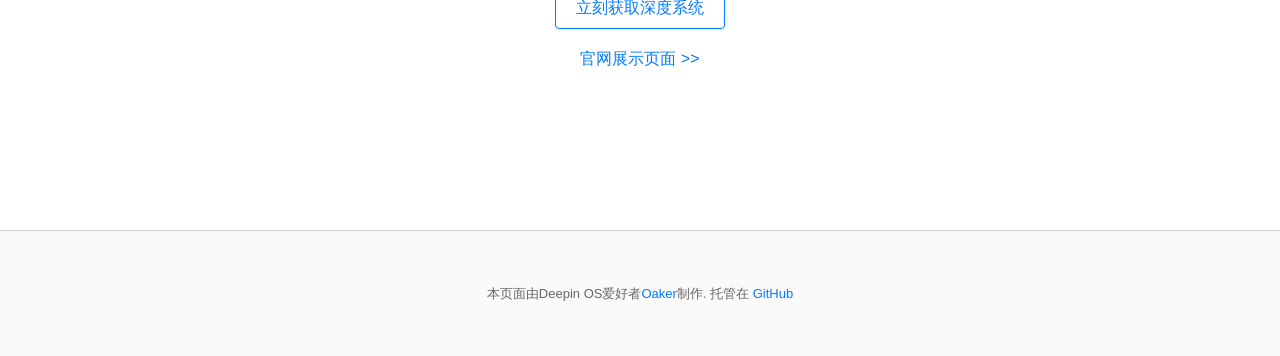
==== commit 8efc4acf: "修改软件展示版块背景色为暗色" ====
--- a/index.html
+++ b/index.html
@@ -76,7 +76,7 @@
 		</div>
 	</section>
 </div>
-<div class="body-section">
+<div class="body-section-software">
 	<section class="container" id="ipad-container">
 		<header>
 			<h2>部分软件在深度系统下的使用截图</h2>
--- a/style.css
+++ b/style.css
@@ -20,6 +20,10 @@
 }
 p{
 	line-height: 1.5;
+}
+.body-section-software{
+	background-color: #363738;
+	color:white;
 }
 .body-section{
 	border-top: 1px solid #ddd;
@@ -83,7 +87,6 @@
 	color: #999;
 }
 .available-button{
-	font-size: 15px;
 	color: #007aff;
 	display: inline-block;
 	text-decoration: none;
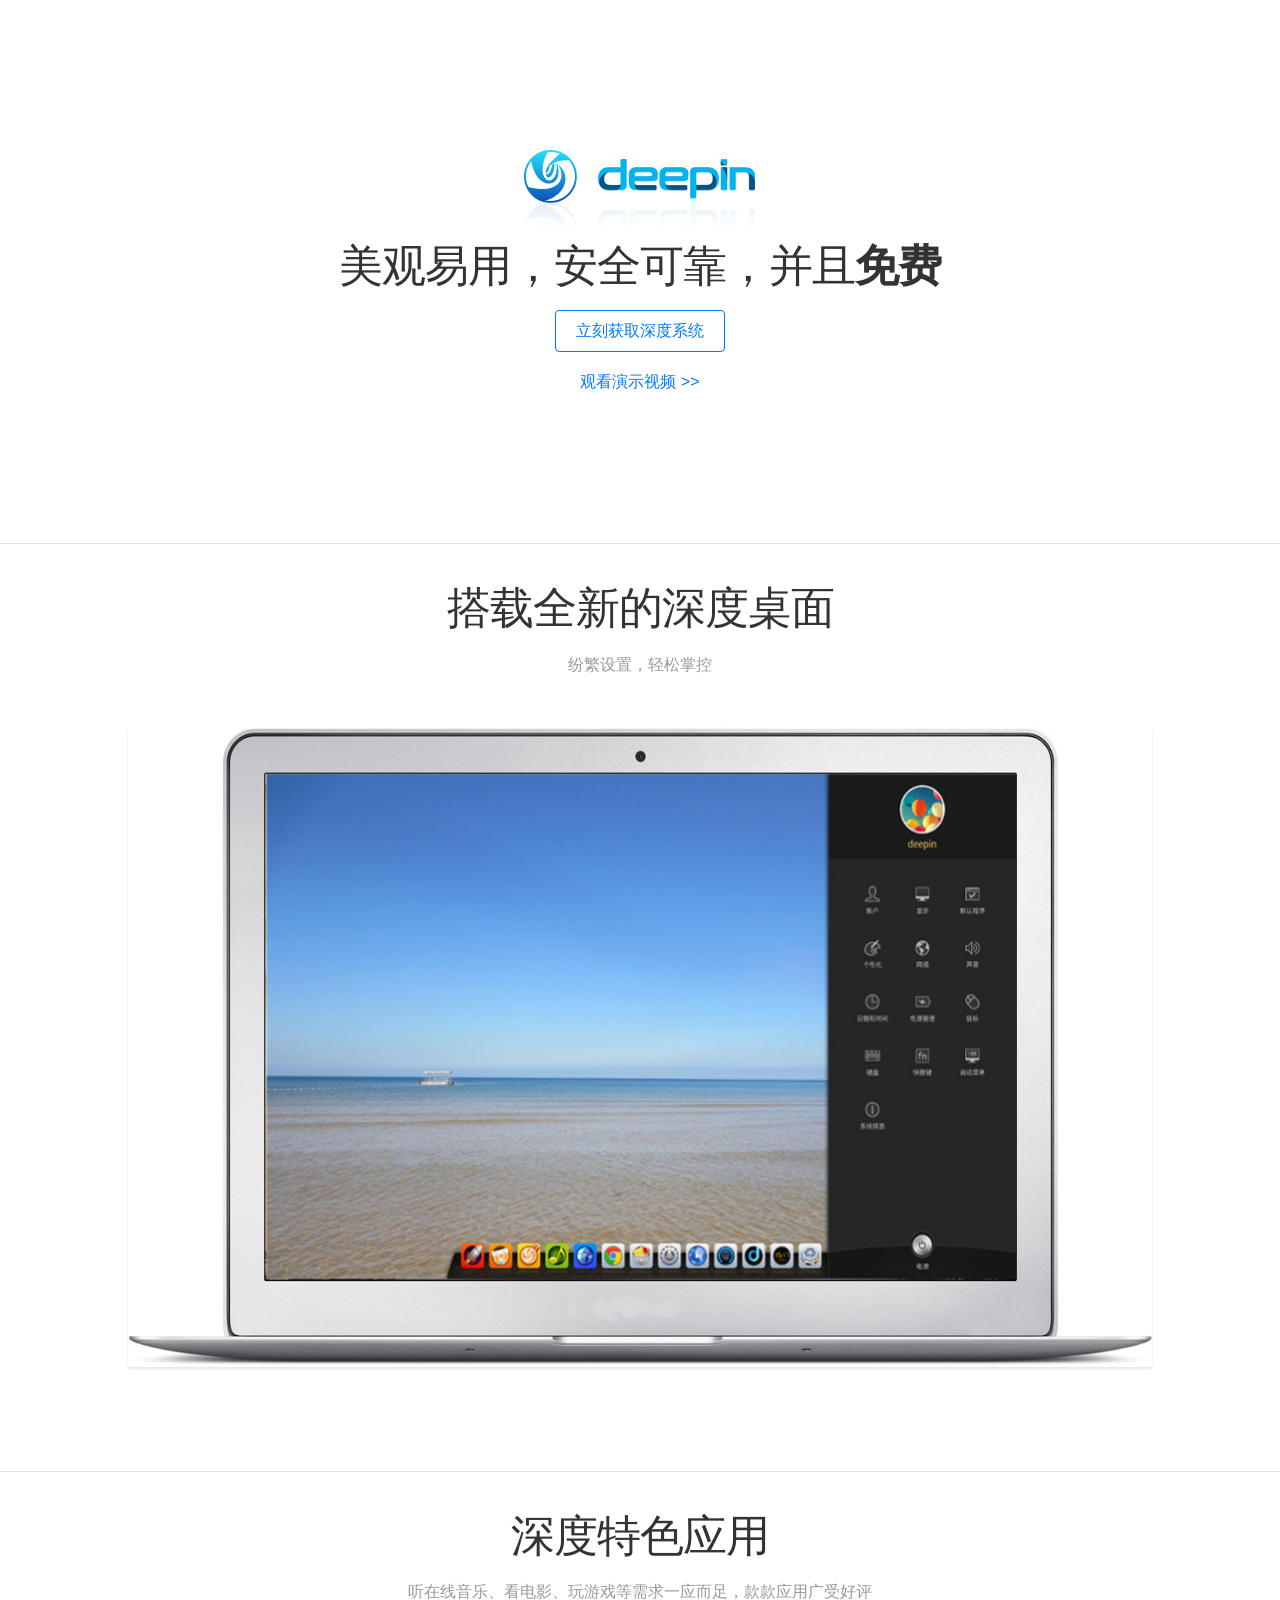
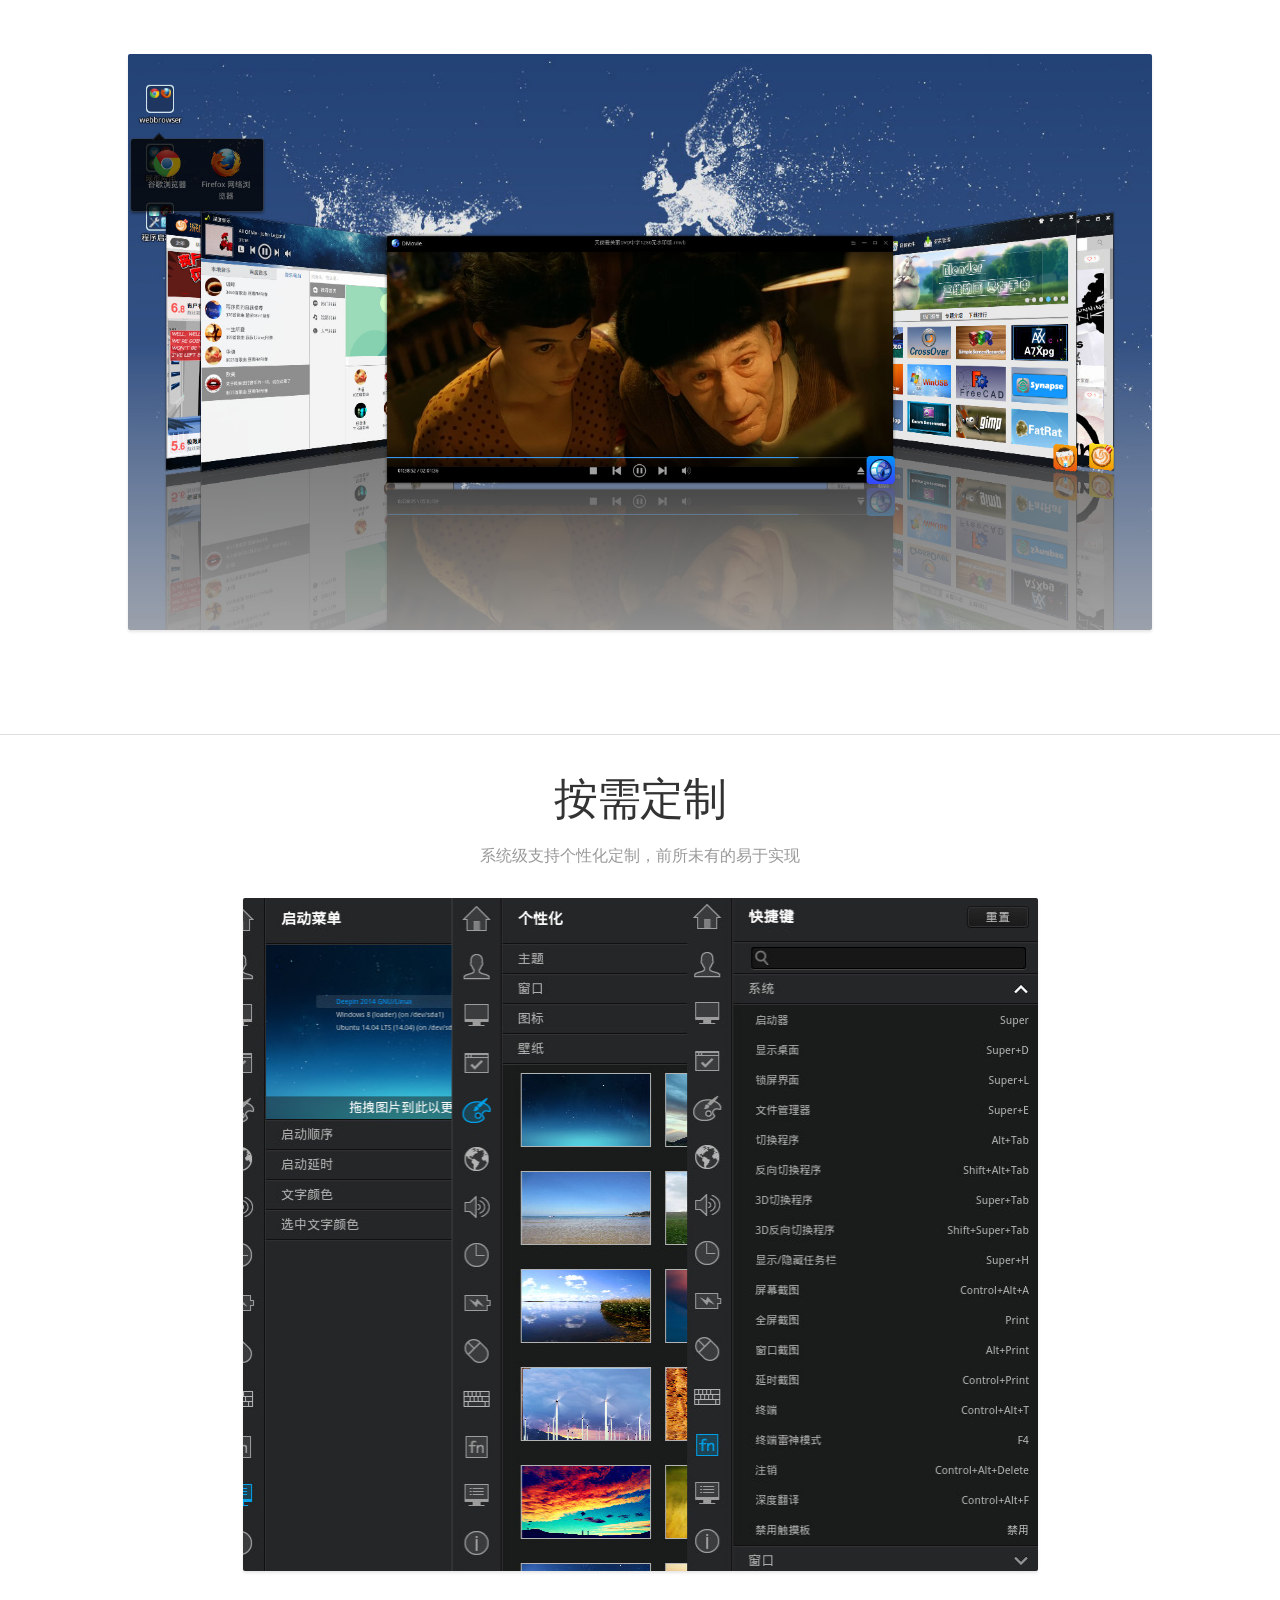
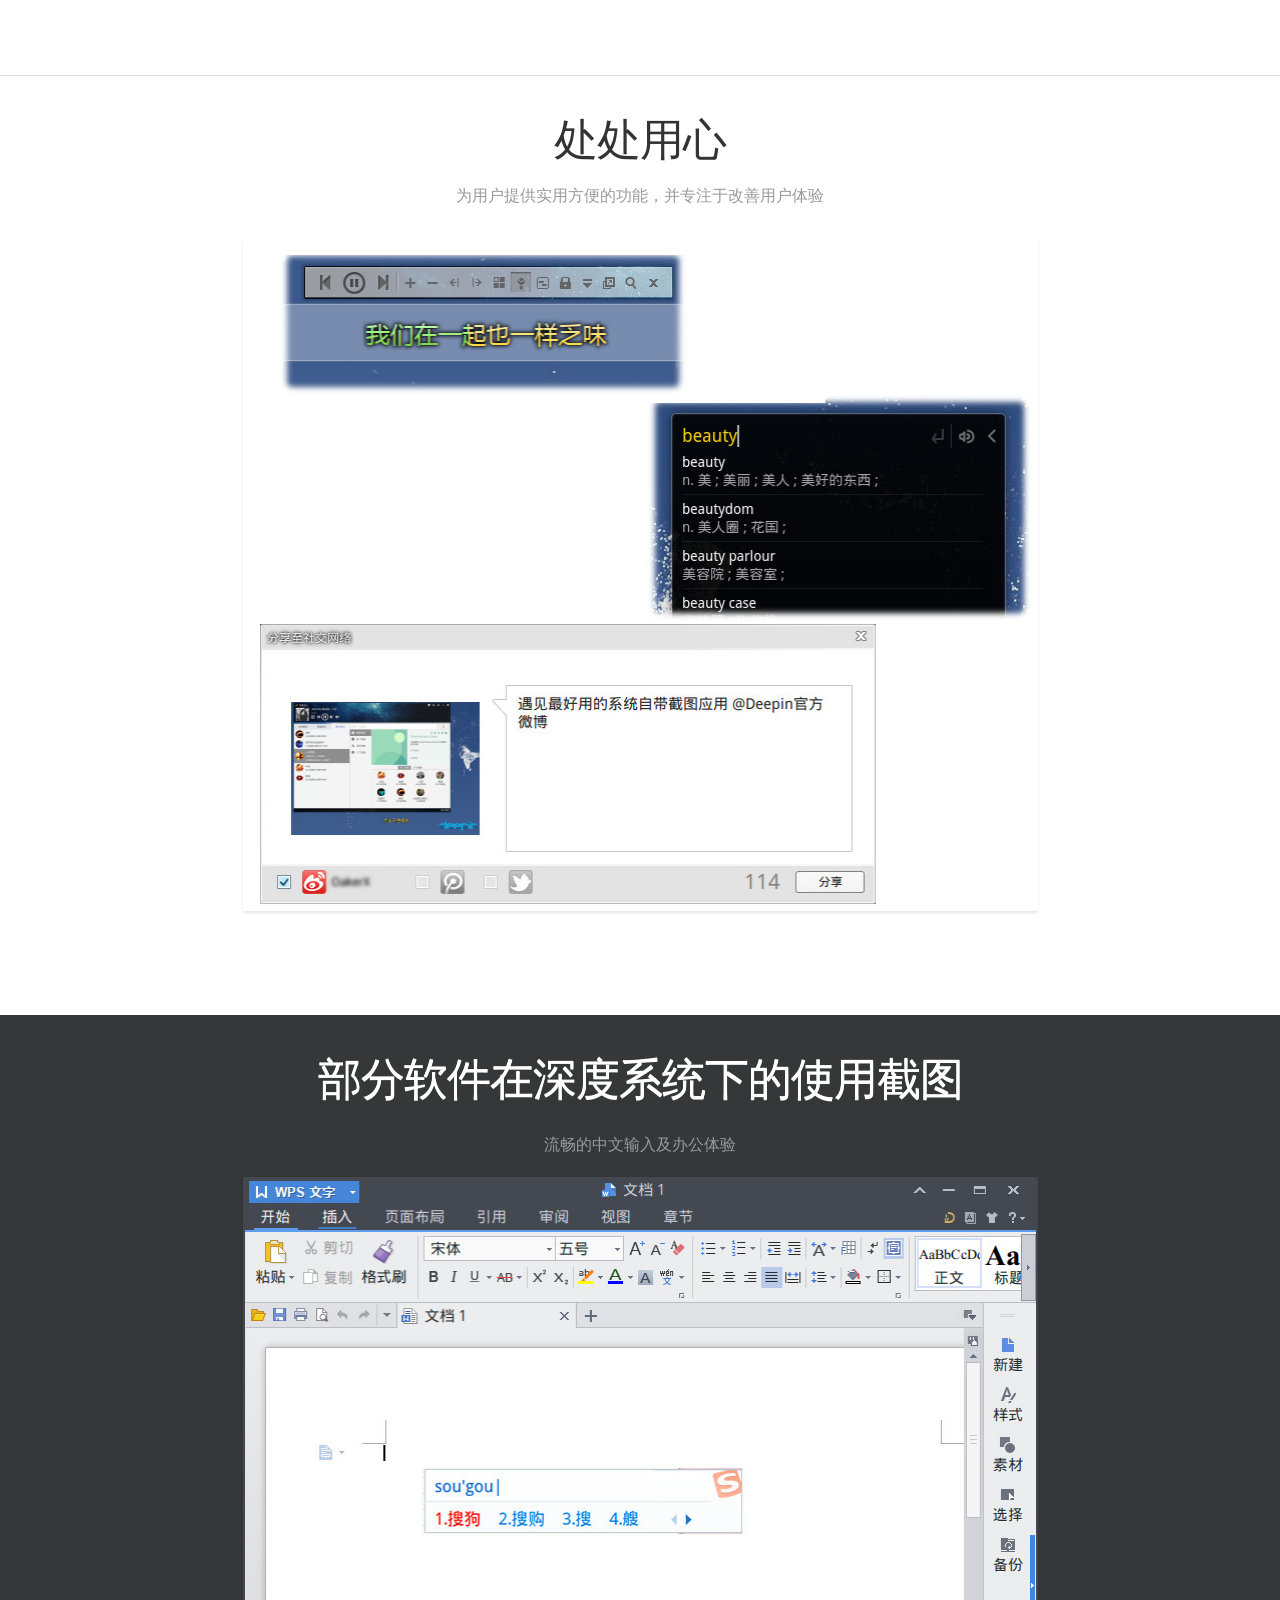
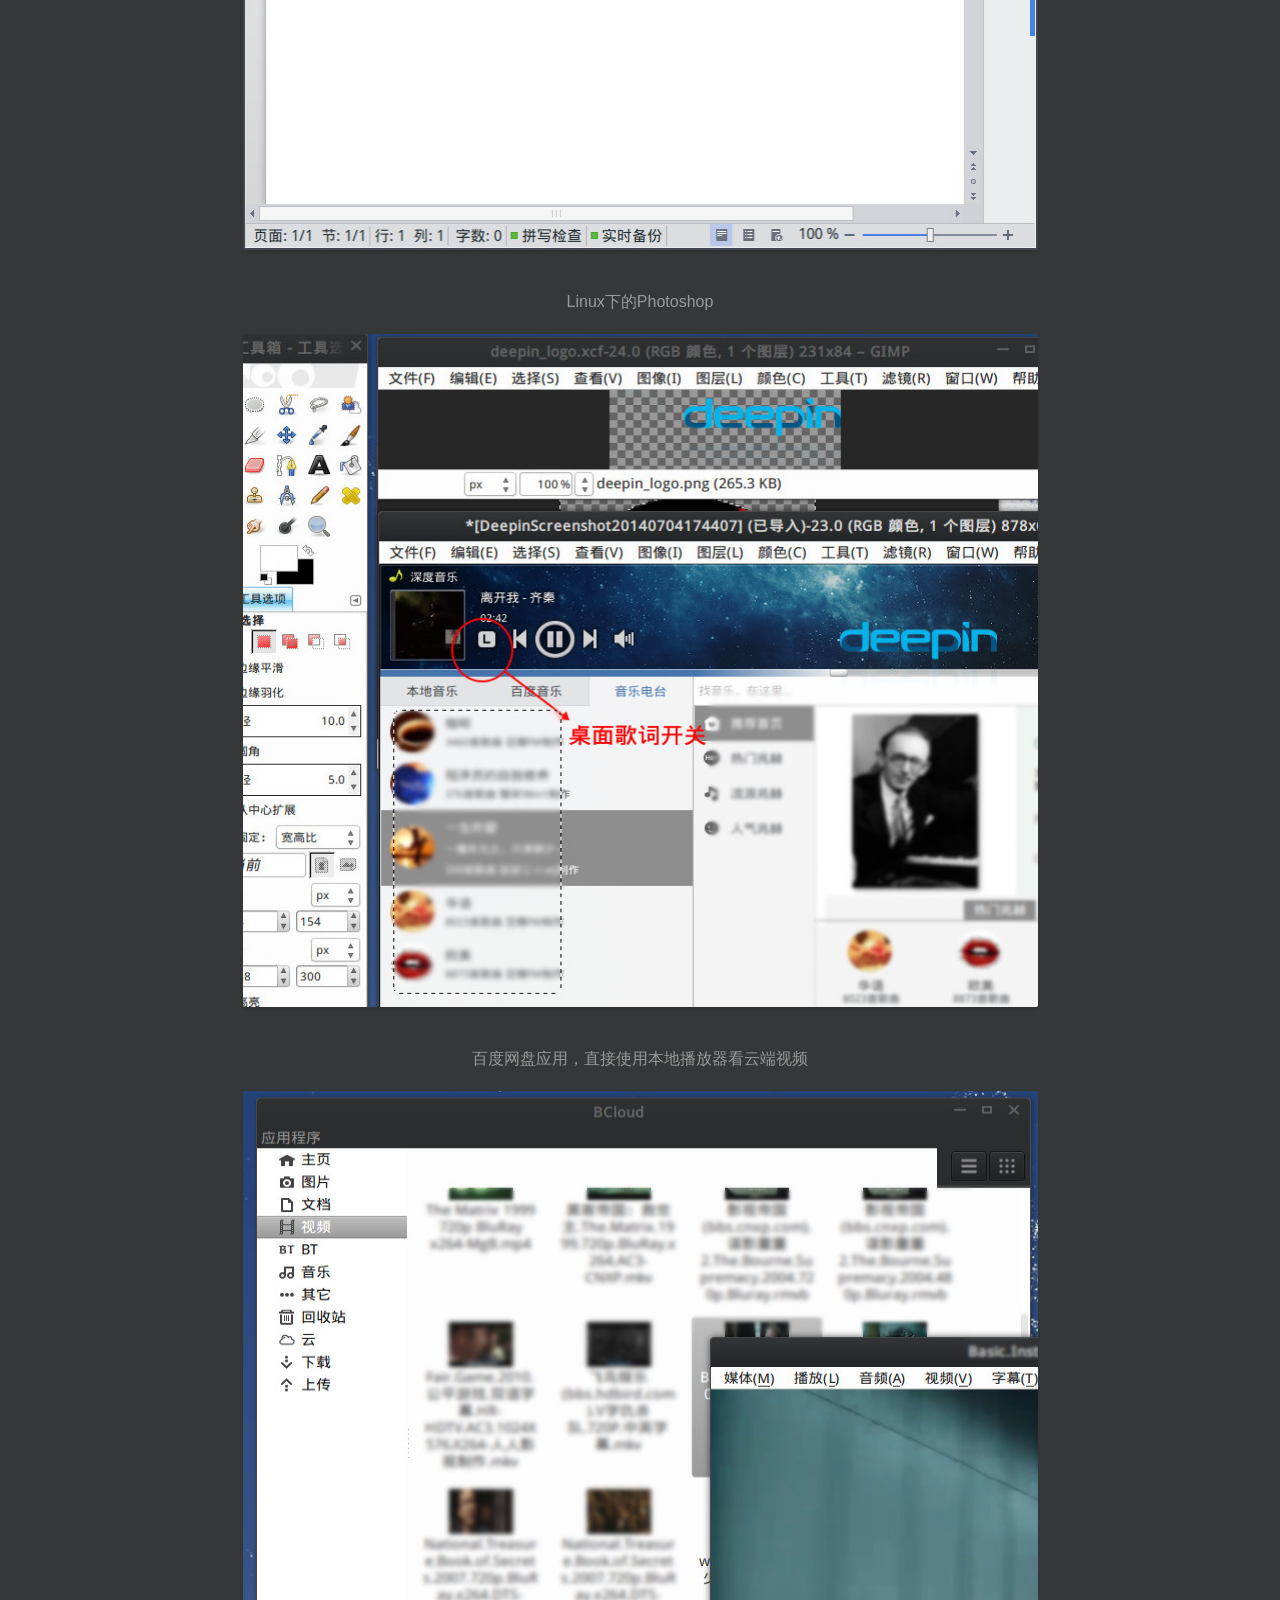
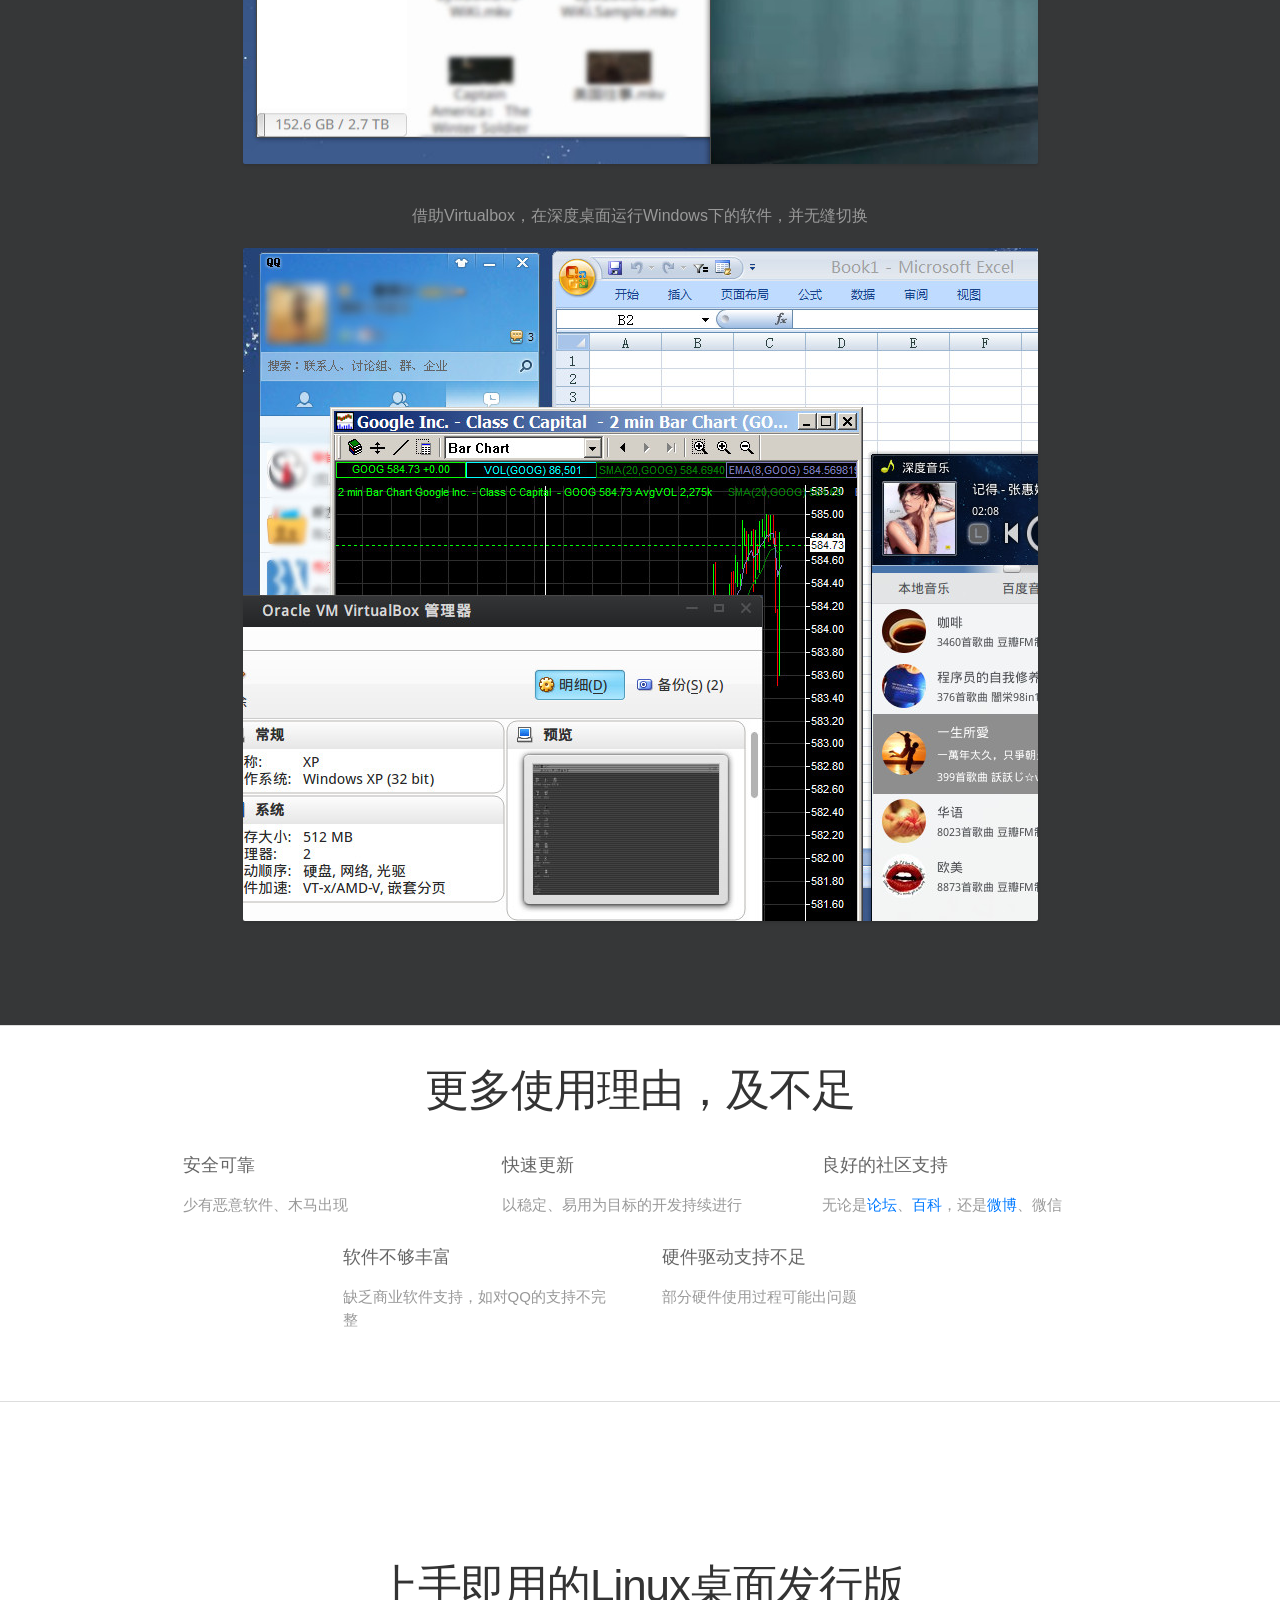
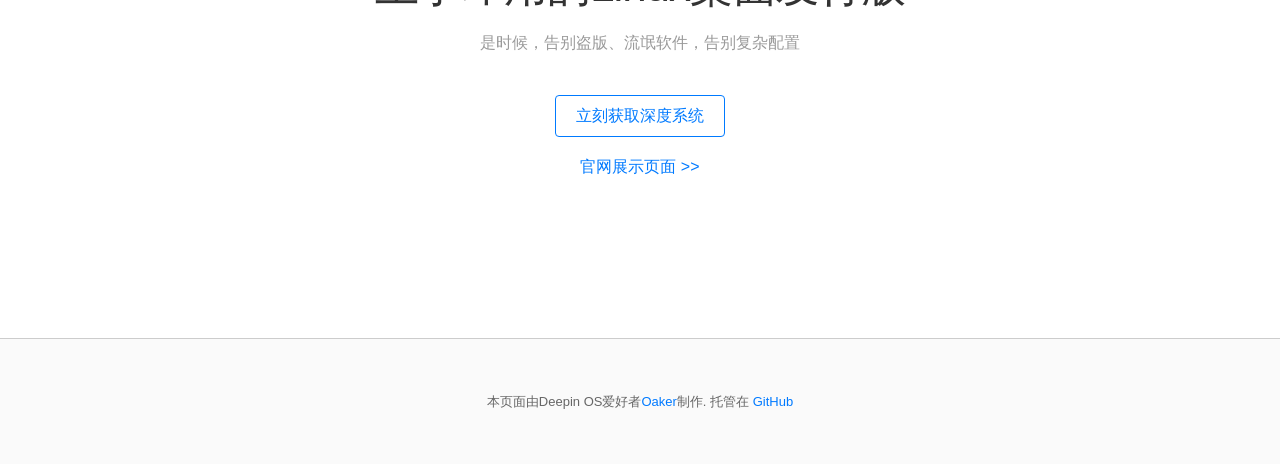
==== commit ecb14ba1: "增加软件版块内容间距" ====
--- a/index.html
+++ b/index.html
@@ -83,11 +83,11 @@
 		</header>
 		<div id="ipad-screenshot-container" class="screenshots-container">
 			<p>流畅的中文输入及办公体验</p>
-			<img id="ipad-screenshot" class="screenshot" src="screenshots/wps_sogou.jpg" width="795" height="673" alt="WPS截图">
+			<img id="ipad-screenshot" class="screenshot" src="screenshots/wps_sogou.jpg" width="795" height="673" alt="WPS截图"><br><br><br>
 			<p>Linux下的Photoshop</p>
-			<img id="ipad-screenshot" class="screenshot" src="screenshots/gimp.jpg" width="795" height="673" alt="GIMP截图">
+			<img id="ipad-screenshot" class="screenshot" src="screenshots/gimp.jpg" width="795" height="673" alt="GIMP截图"><br><br><br>
 			<p>百度网盘应用，直接使用本地播放器看云端视频</p>
-			<img id="ipad-screenshot" class="screenshot" src="screenshots/bcloud.jpg" width="795" height="673" alt="BCloud截图">
+			<img id="ipad-screenshot" class="screenshot" src="screenshots/bcloud.jpg" width="795" height="673" alt="BCloud截图"><br><br><br>
 			<p>借助Virtualbox，在深度桌面运行Windows下的软件，并无缝切换</p>
 			<img id="ipad-screenshot" class="screenshot" src="screenshots/virtualbox.jpg" width="795" height="673" alt="Virtualbox截图">
 		</div>
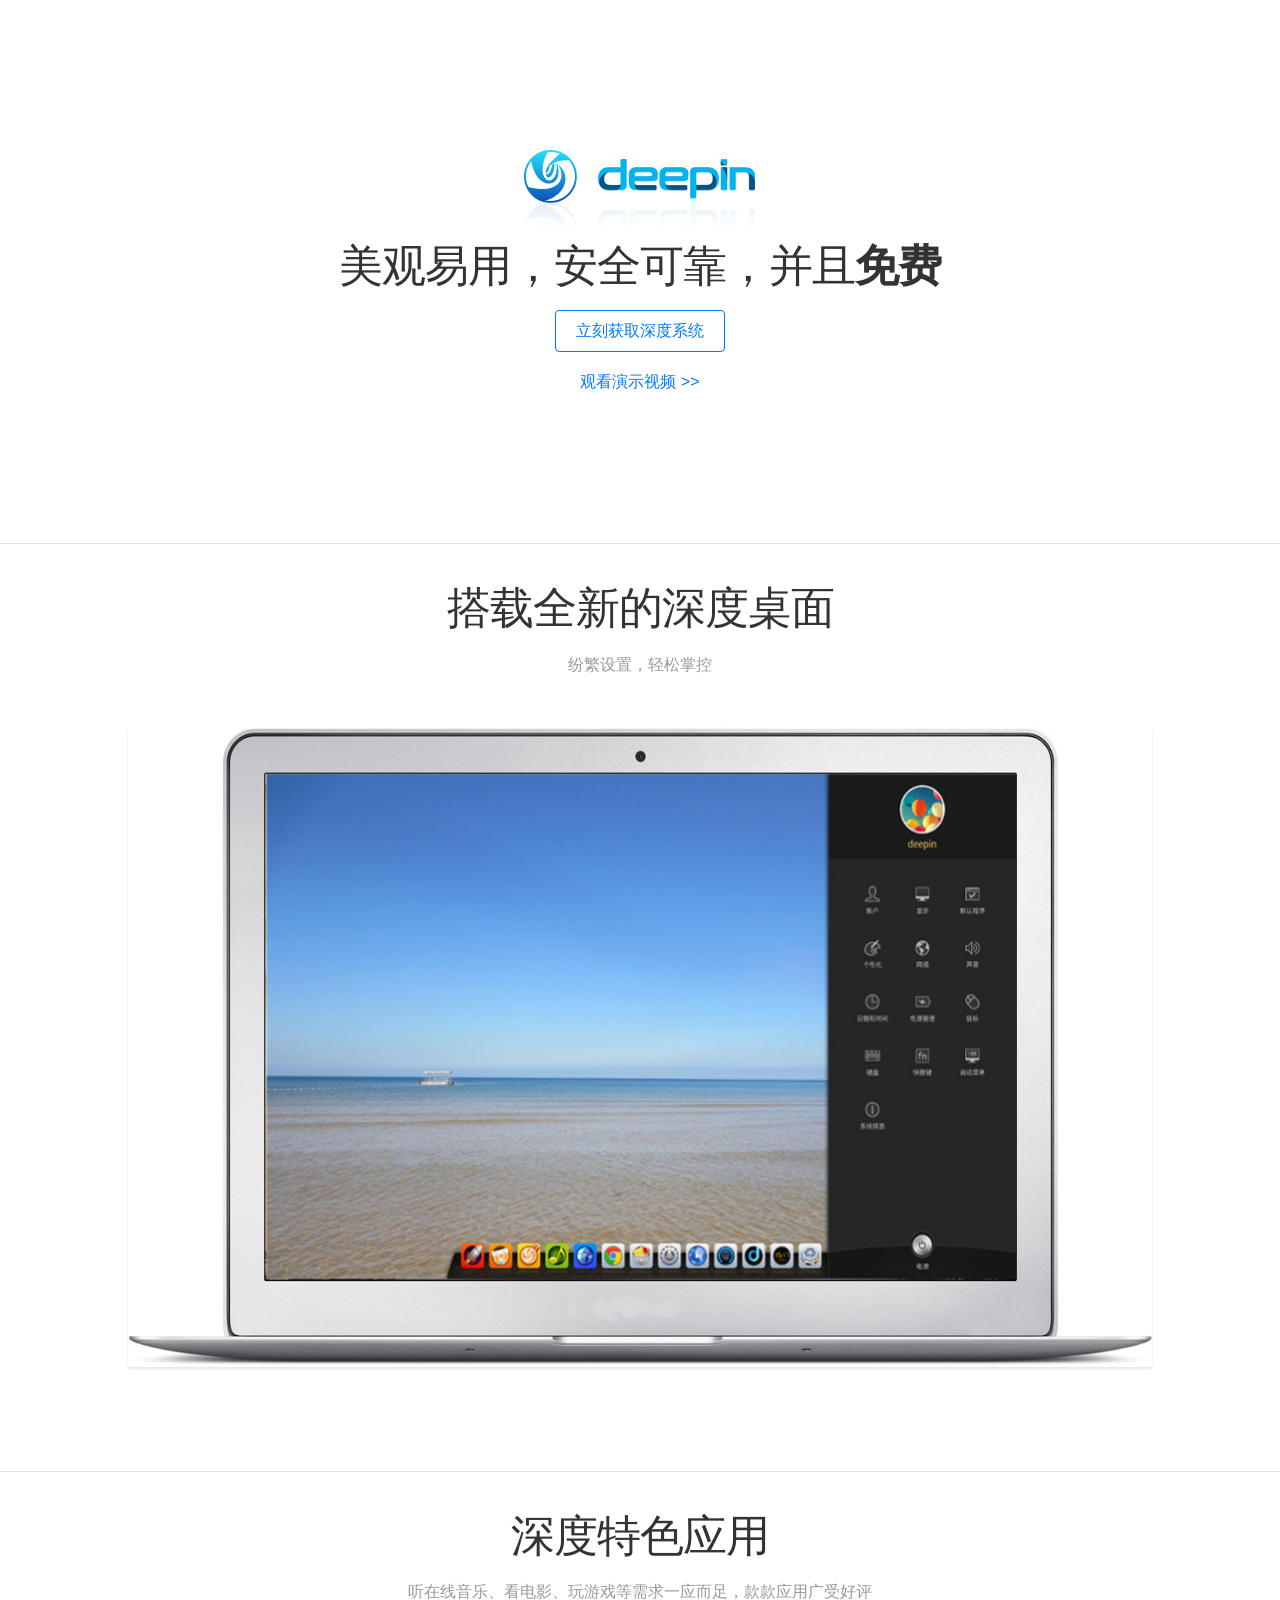
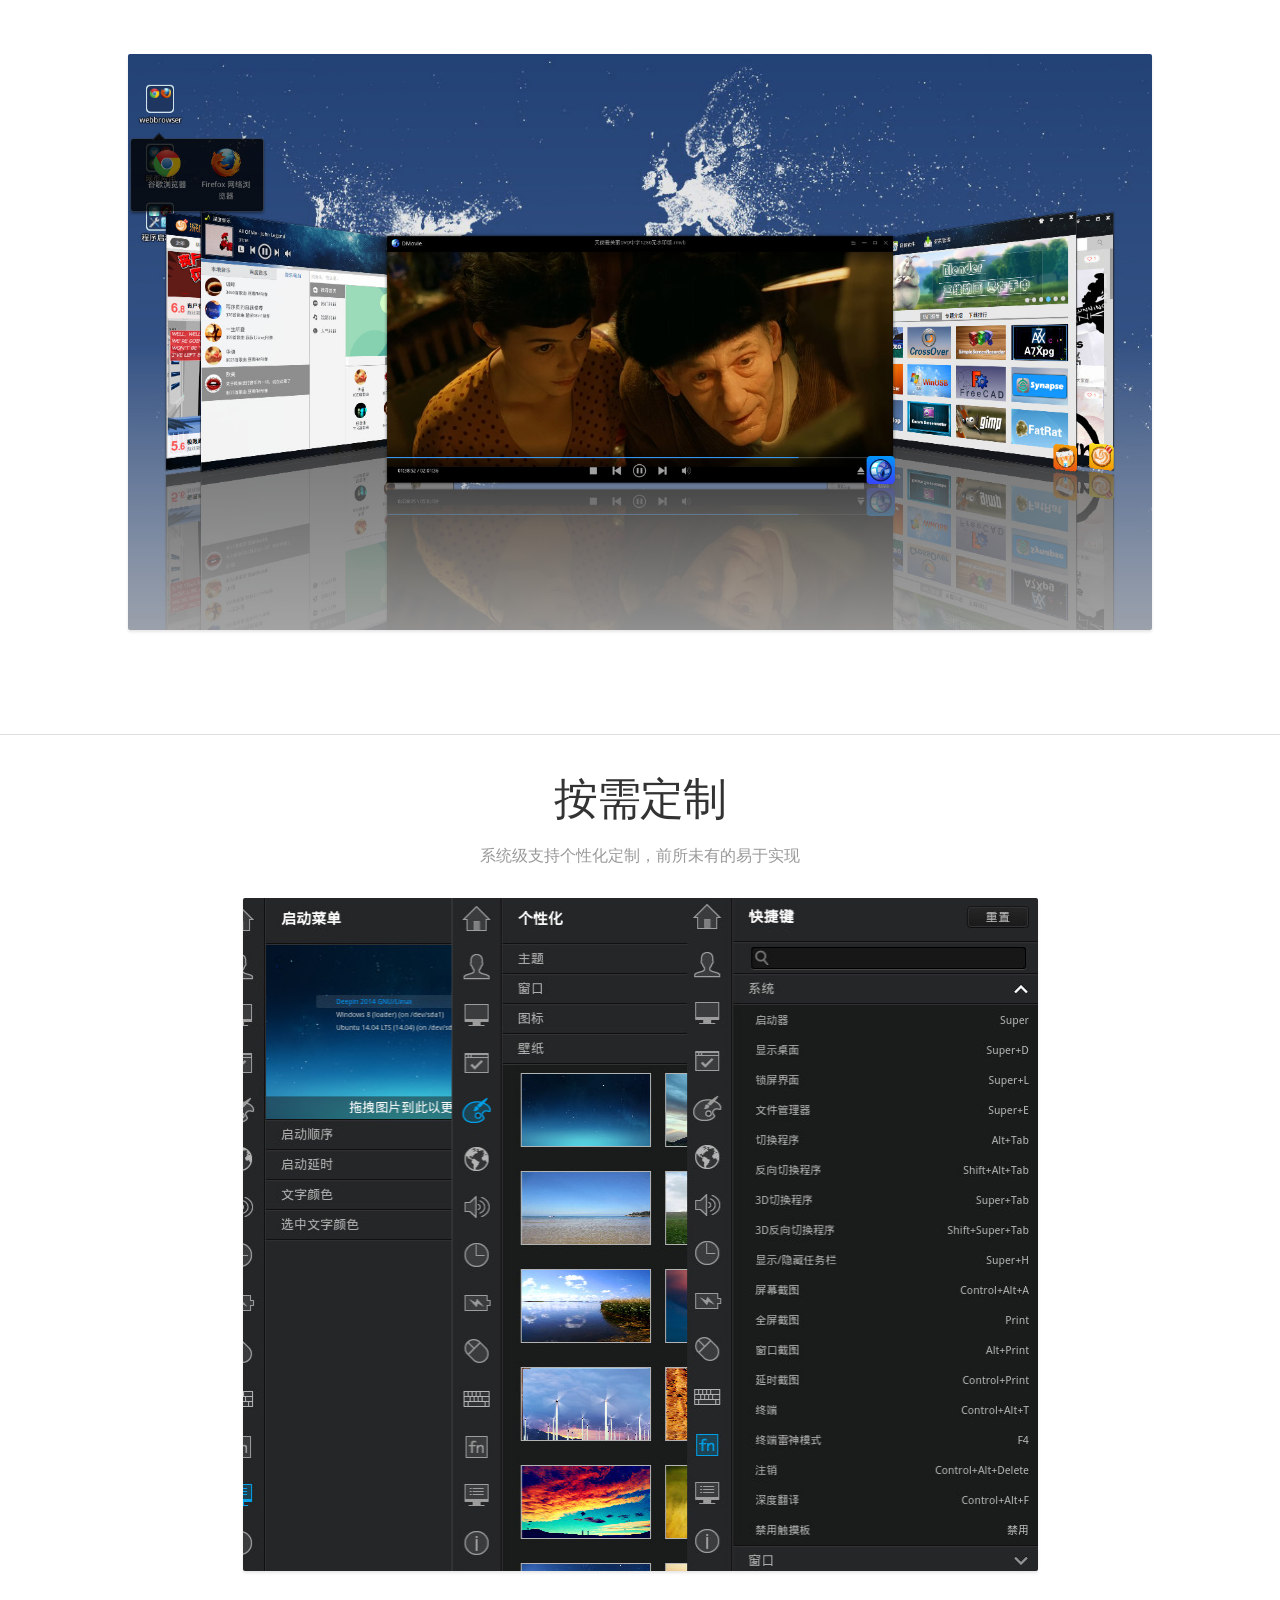
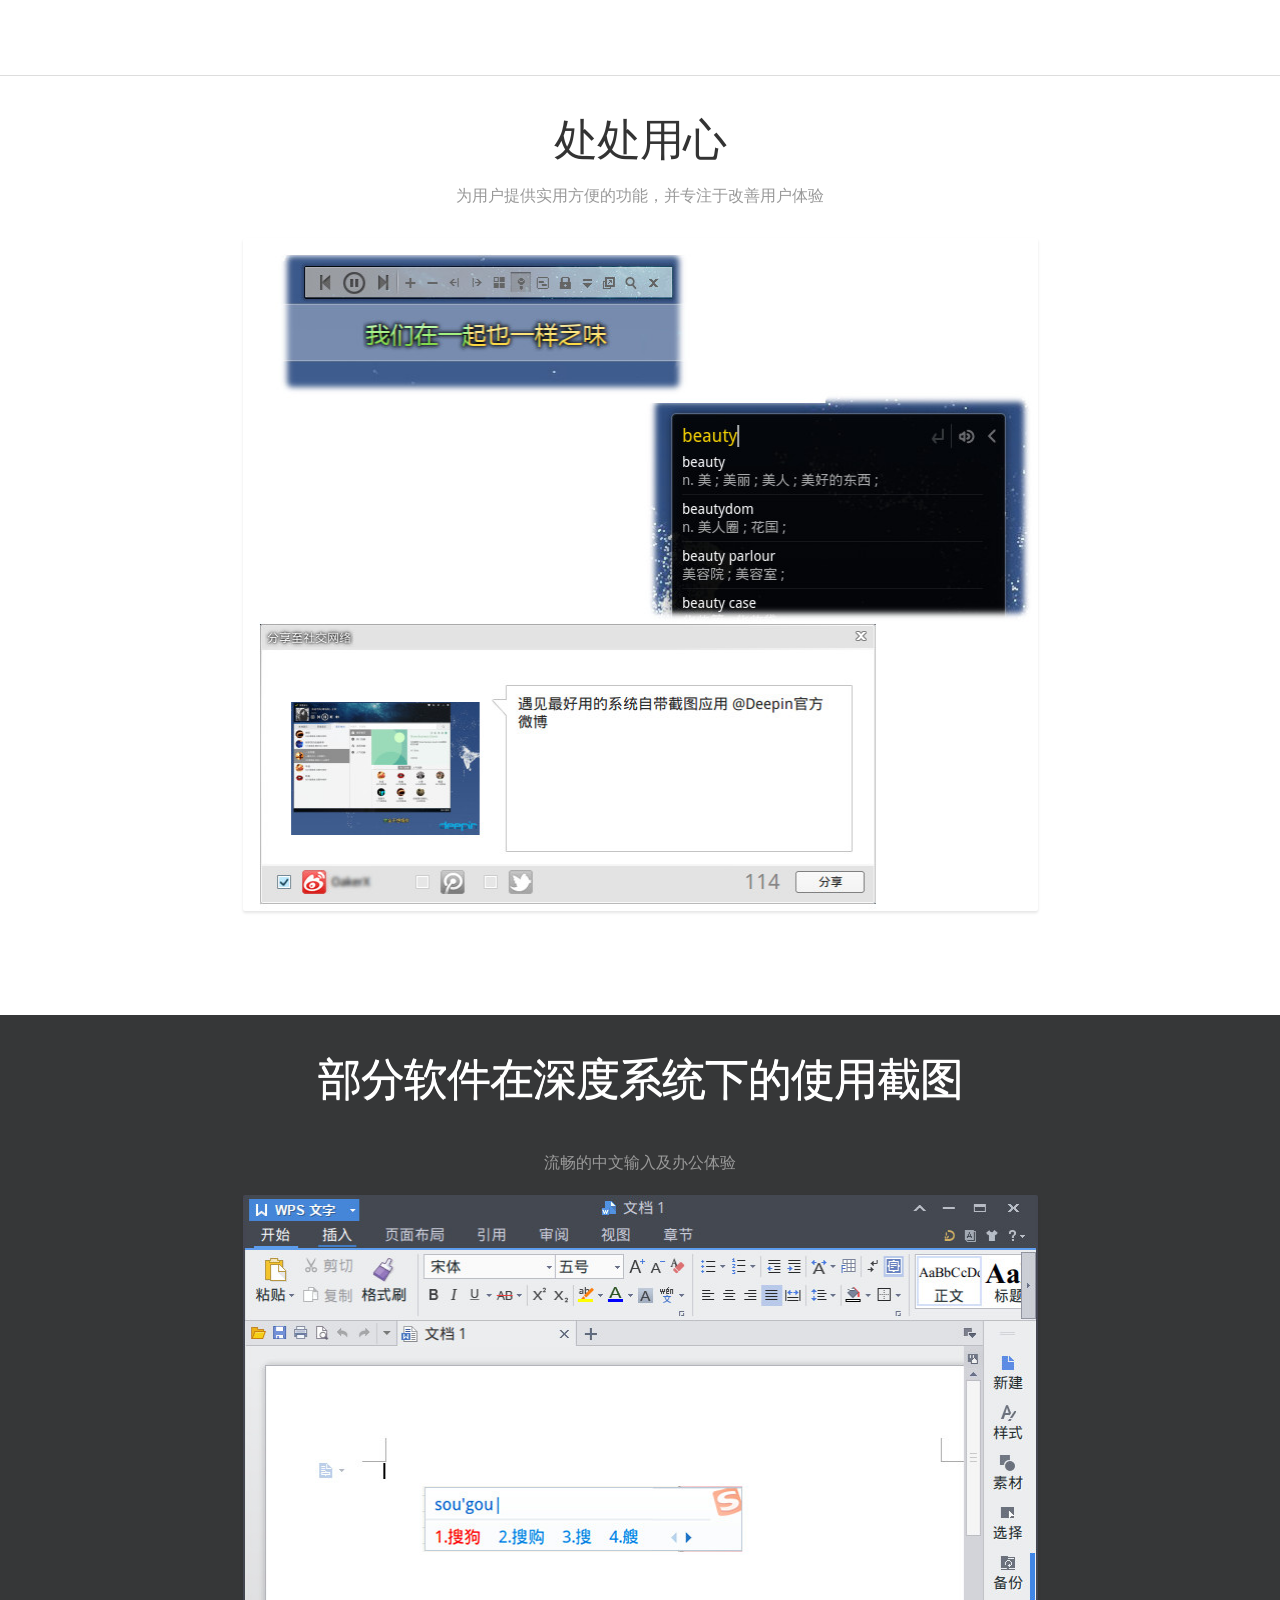
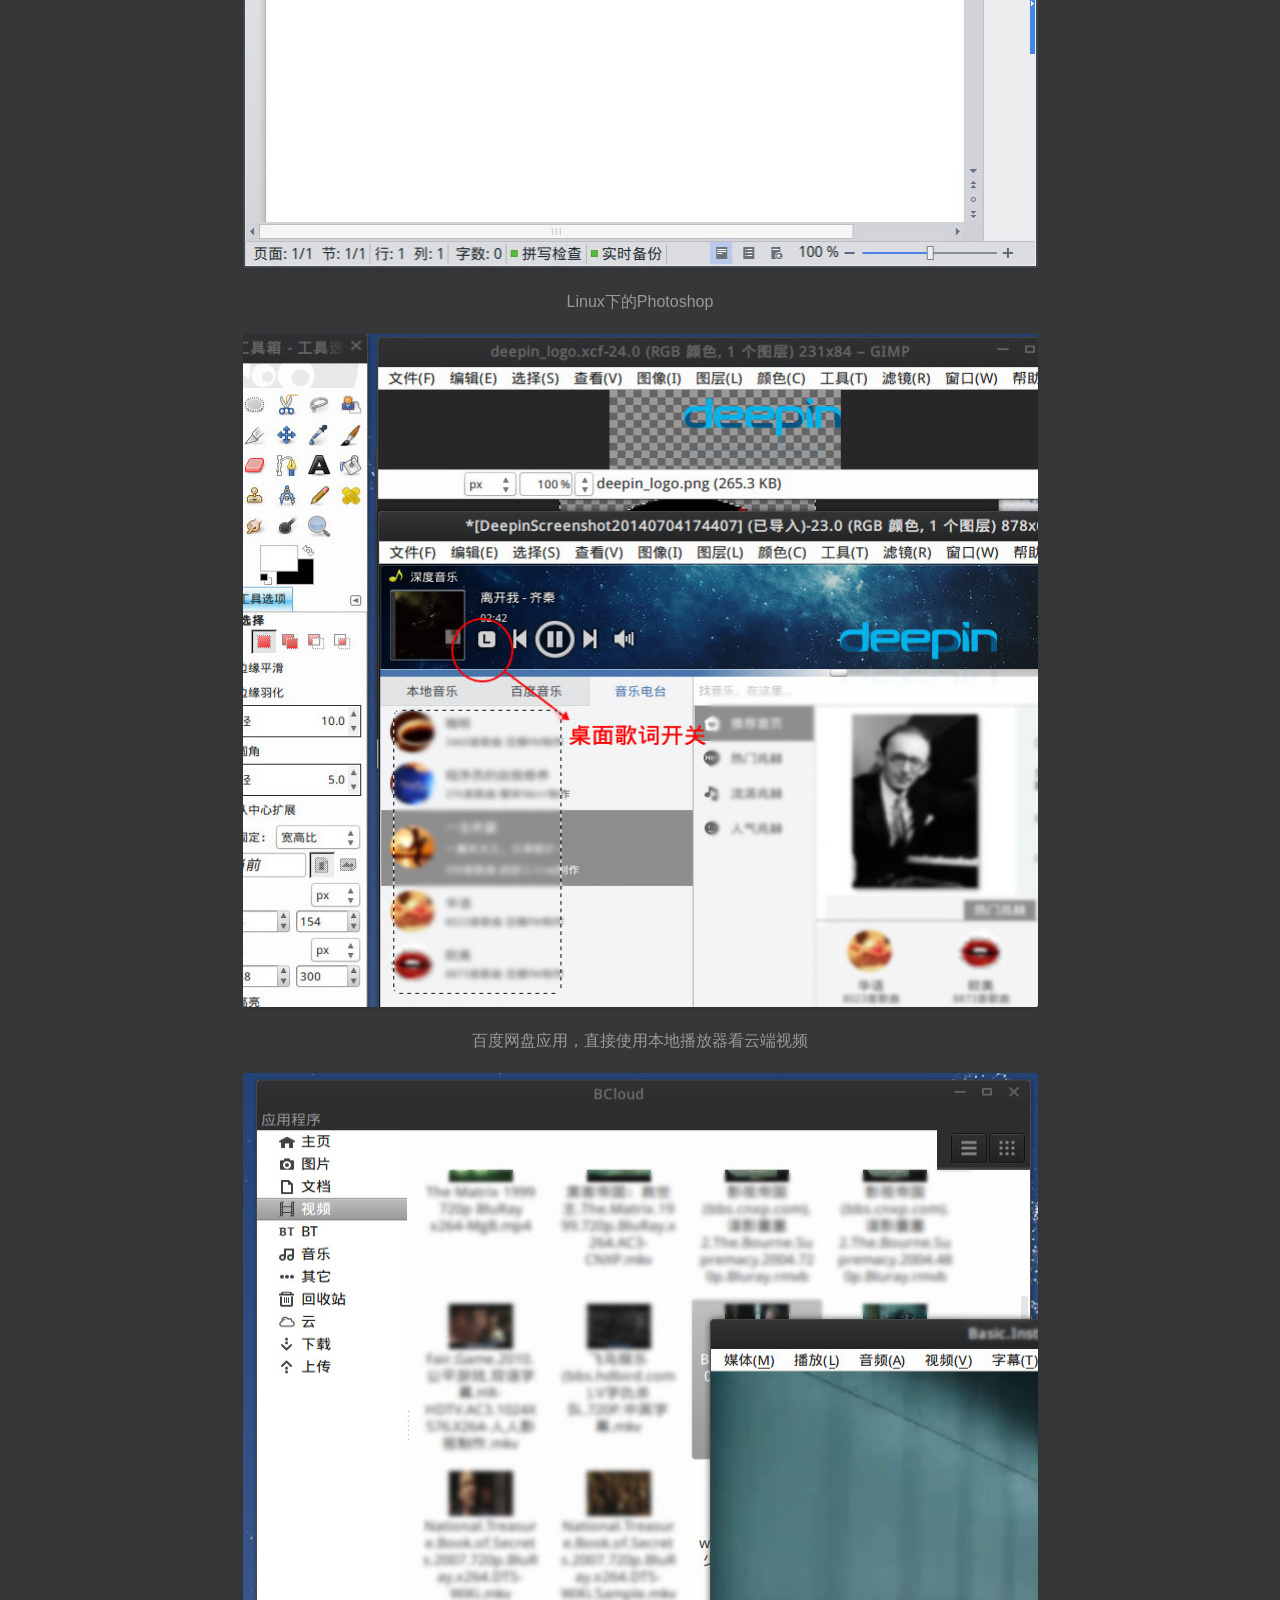
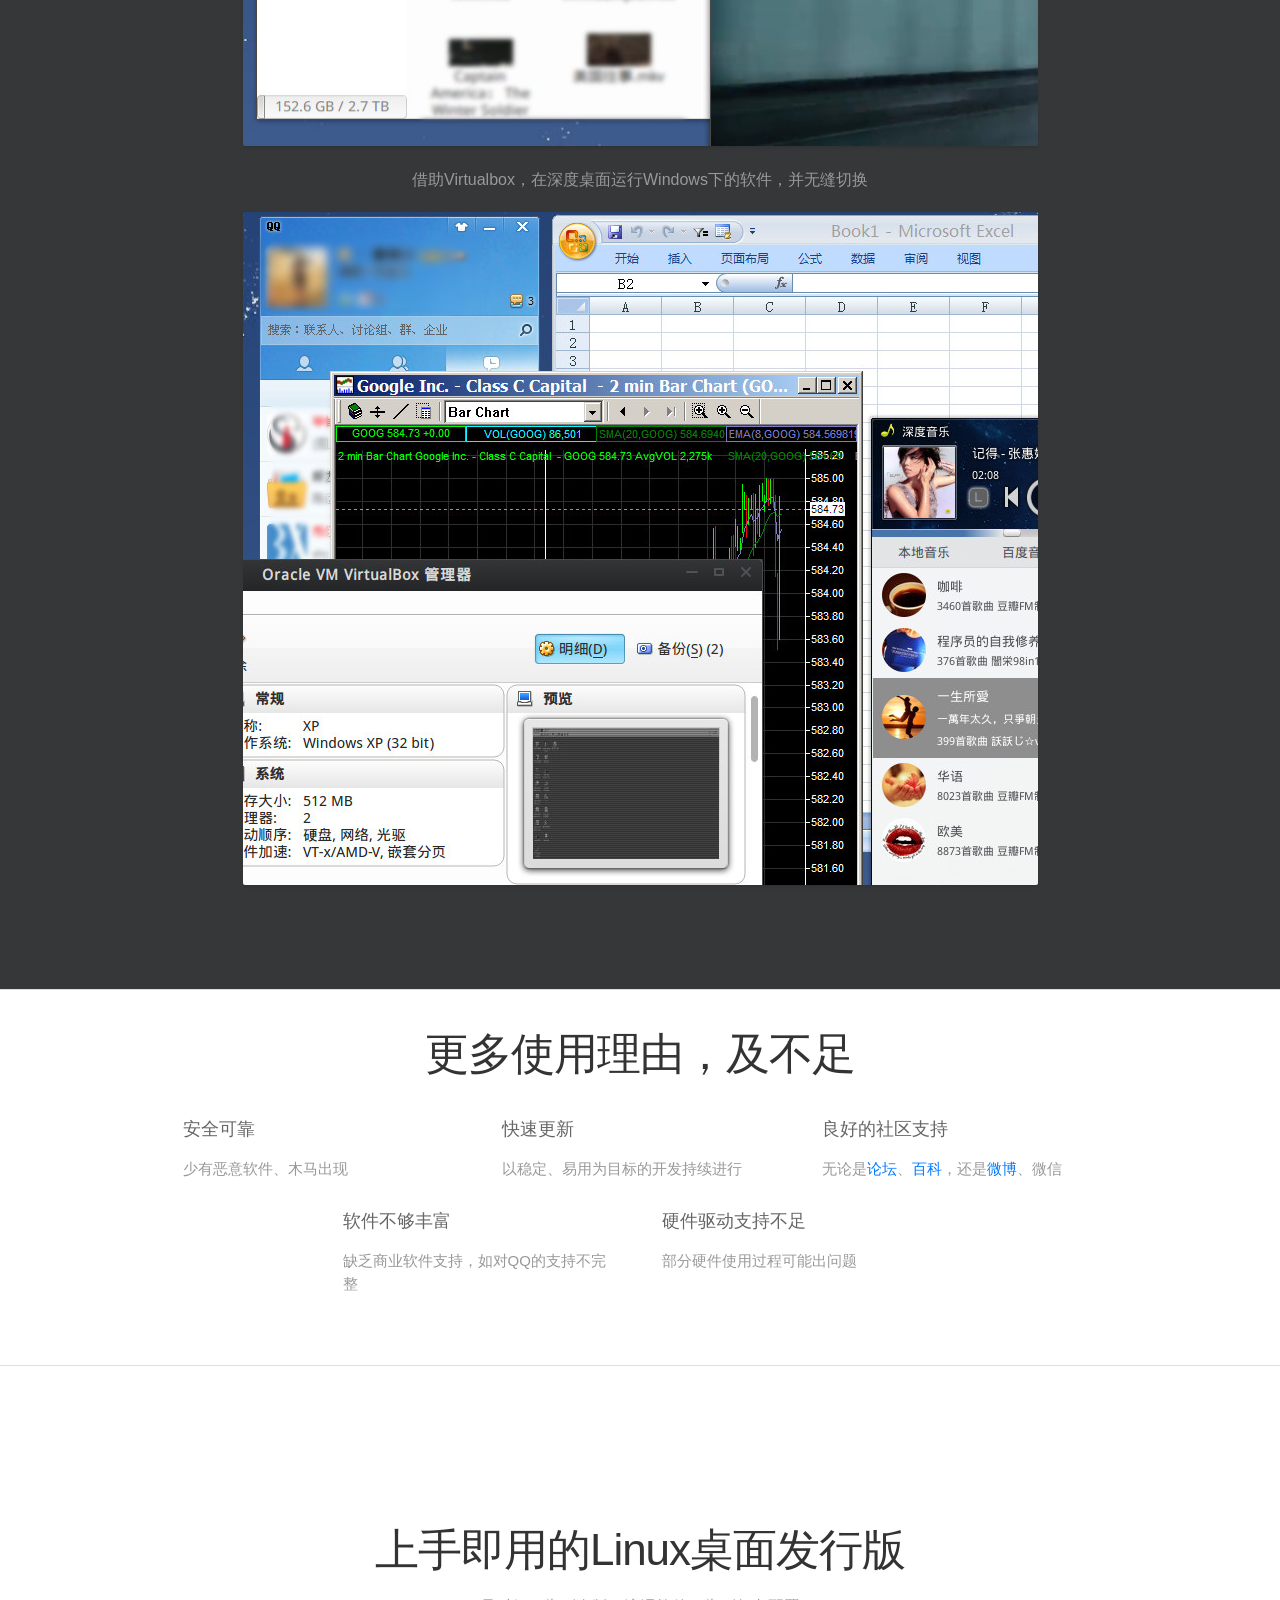
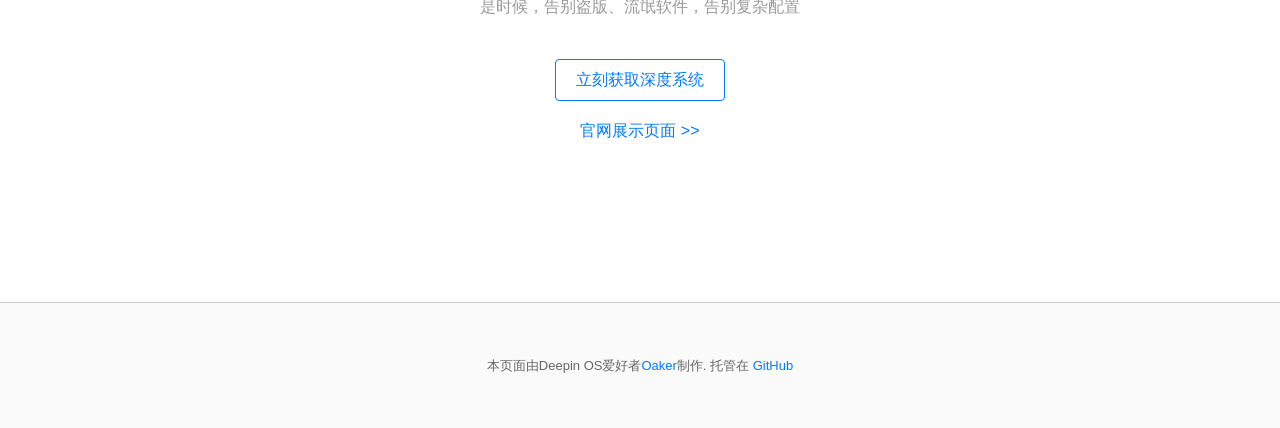
==== commit 853c93c8: "修正距离" ====
--- a/index.html
+++ b/index.html
@@ -82,12 +82,13 @@
 			<h2>部分软件在深度系统下的使用截图</h2>
 		</header>
 		<div id="ipad-screenshot-container" class="screenshots-container">
+			<br>
 			<p>流畅的中文输入及办公体验</p>
-			<img id="ipad-screenshot" class="screenshot" src="screenshots/wps_sogou.jpg" width="795" height="673" alt="WPS截图"><br><br><br>
+			<img id="ipad-screenshot" class="screenshot" src="screenshots/wps_sogou.jpg" width="795" height="673" alt="WPS截图"><br><br>
 			<p>Linux下的Photoshop</p>
-			<img id="ipad-screenshot" class="screenshot" src="screenshots/gimp.jpg" width="795" height="673" alt="GIMP截图"><br><br><br>
+			<img id="ipad-screenshot" class="screenshot" src="screenshots/gimp.jpg" width="795" height="673" alt="GIMP截图"><br><br>
 			<p>百度网盘应用，直接使用本地播放器看云端视频</p>
-			<img id="ipad-screenshot" class="screenshot" src="screenshots/bcloud.jpg" width="795" height="673" alt="BCloud截图"><br><br><br>
+			<img id="ipad-screenshot" class="screenshot" src="screenshots/bcloud.jpg" width="795" height="673" alt="BCloud截图"><br><br>
 			<p>借助Virtualbox，在深度桌面运行Windows下的软件，并无缝切换</p>
 			<img id="ipad-screenshot" class="screenshot" src="screenshots/virtualbox.jpg" width="795" height="673" alt="Virtualbox截图">
 		</div>
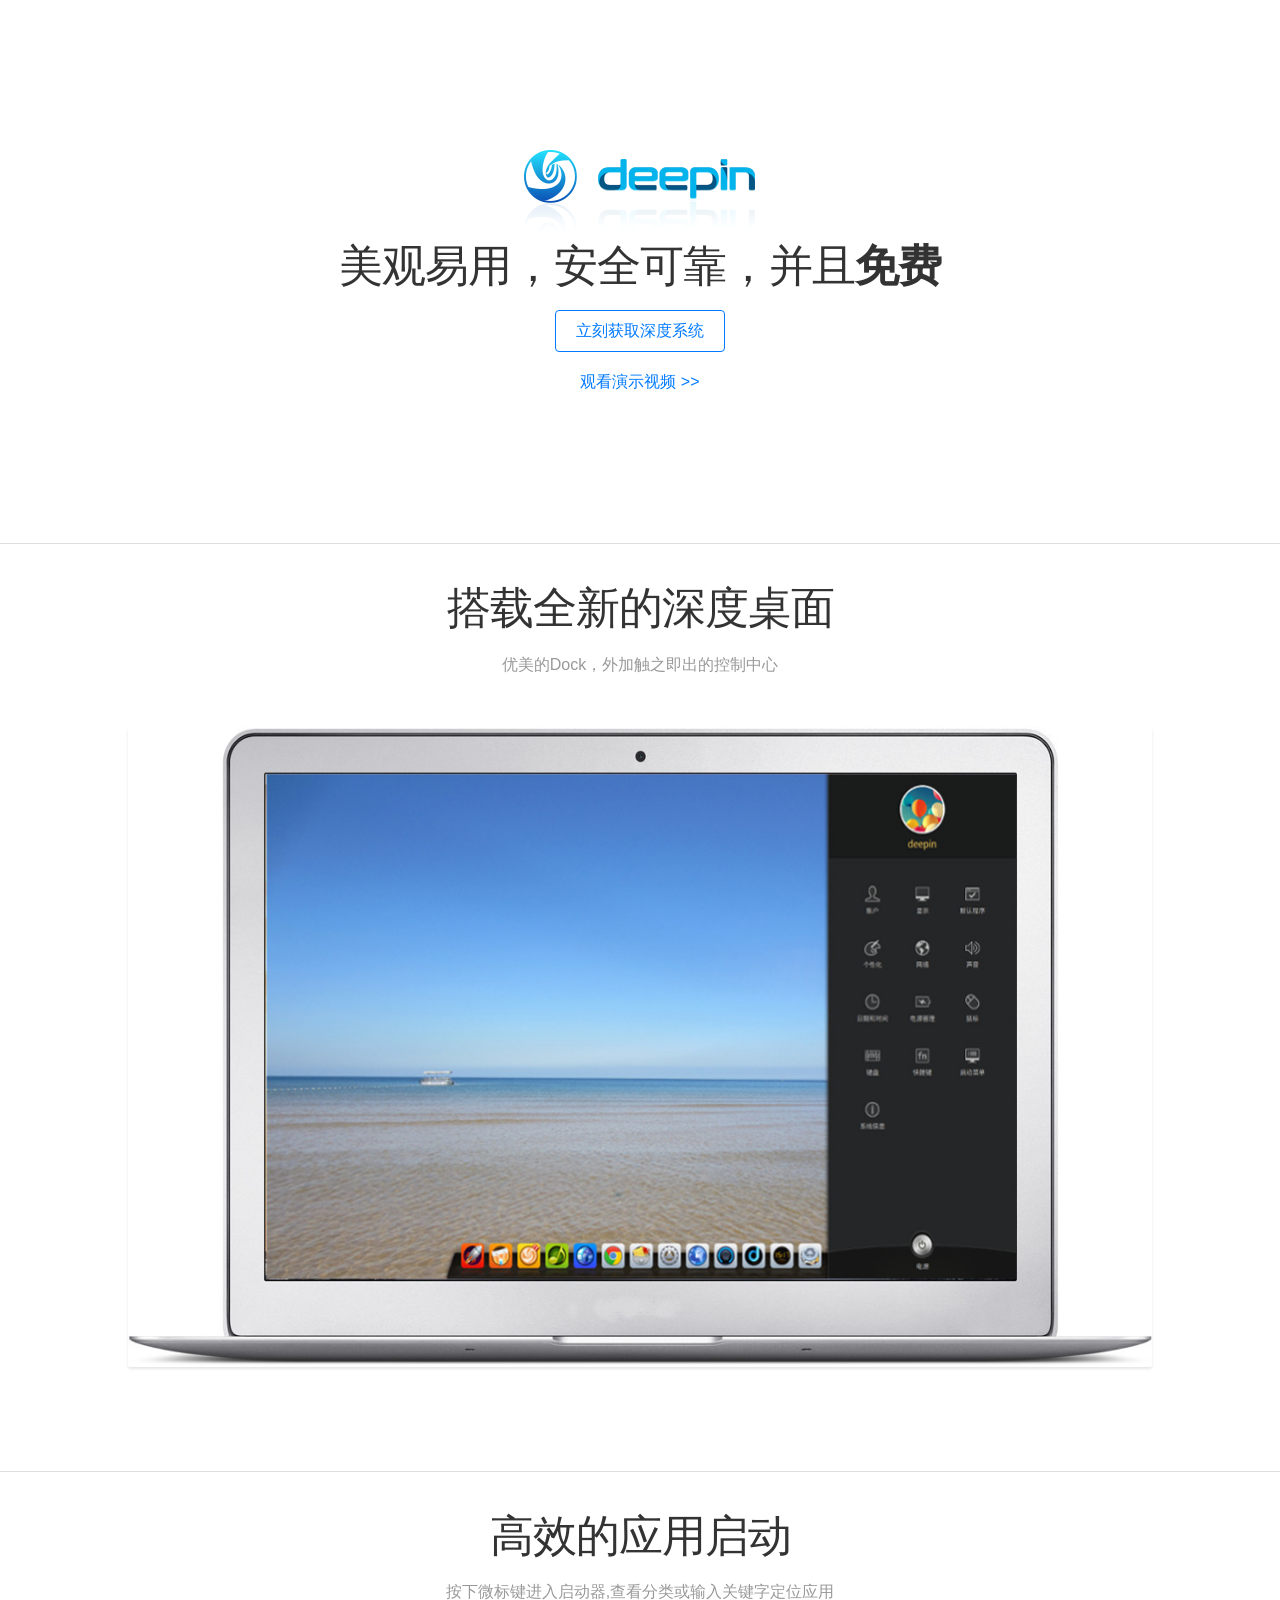
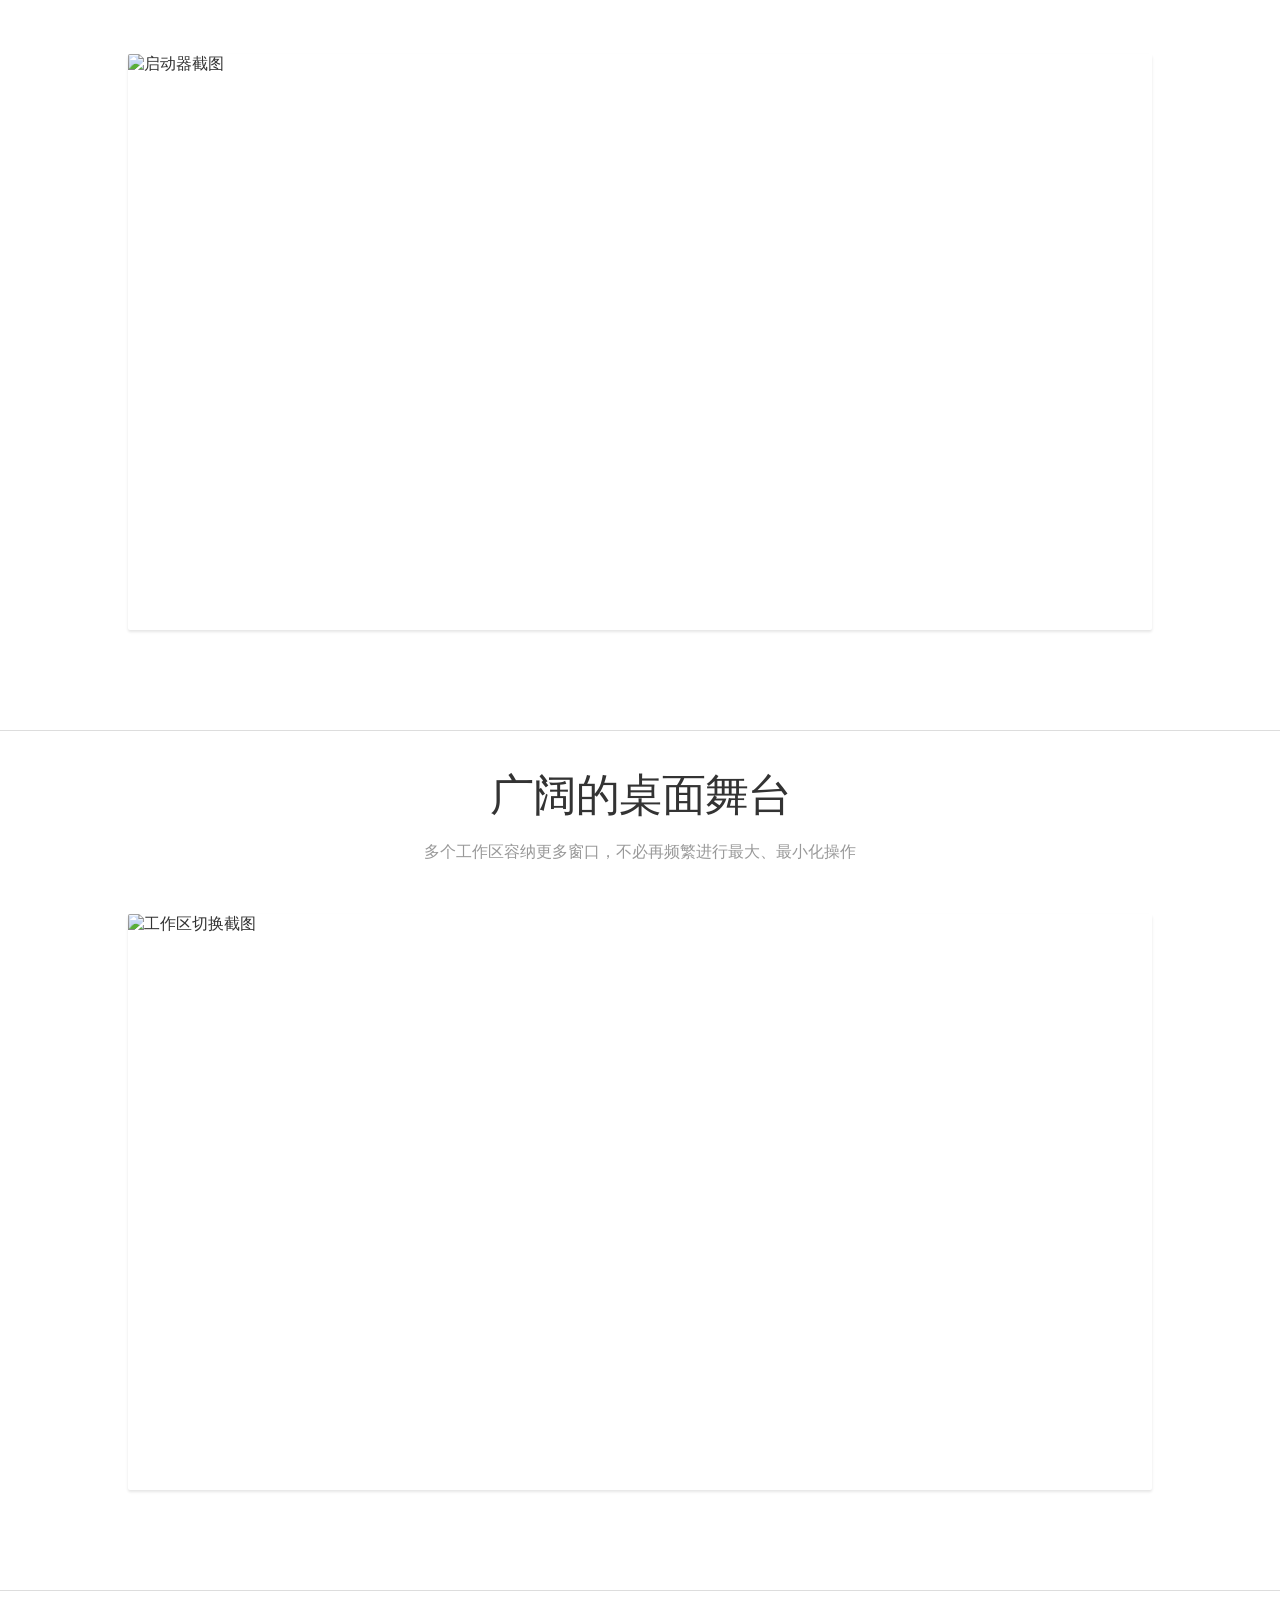
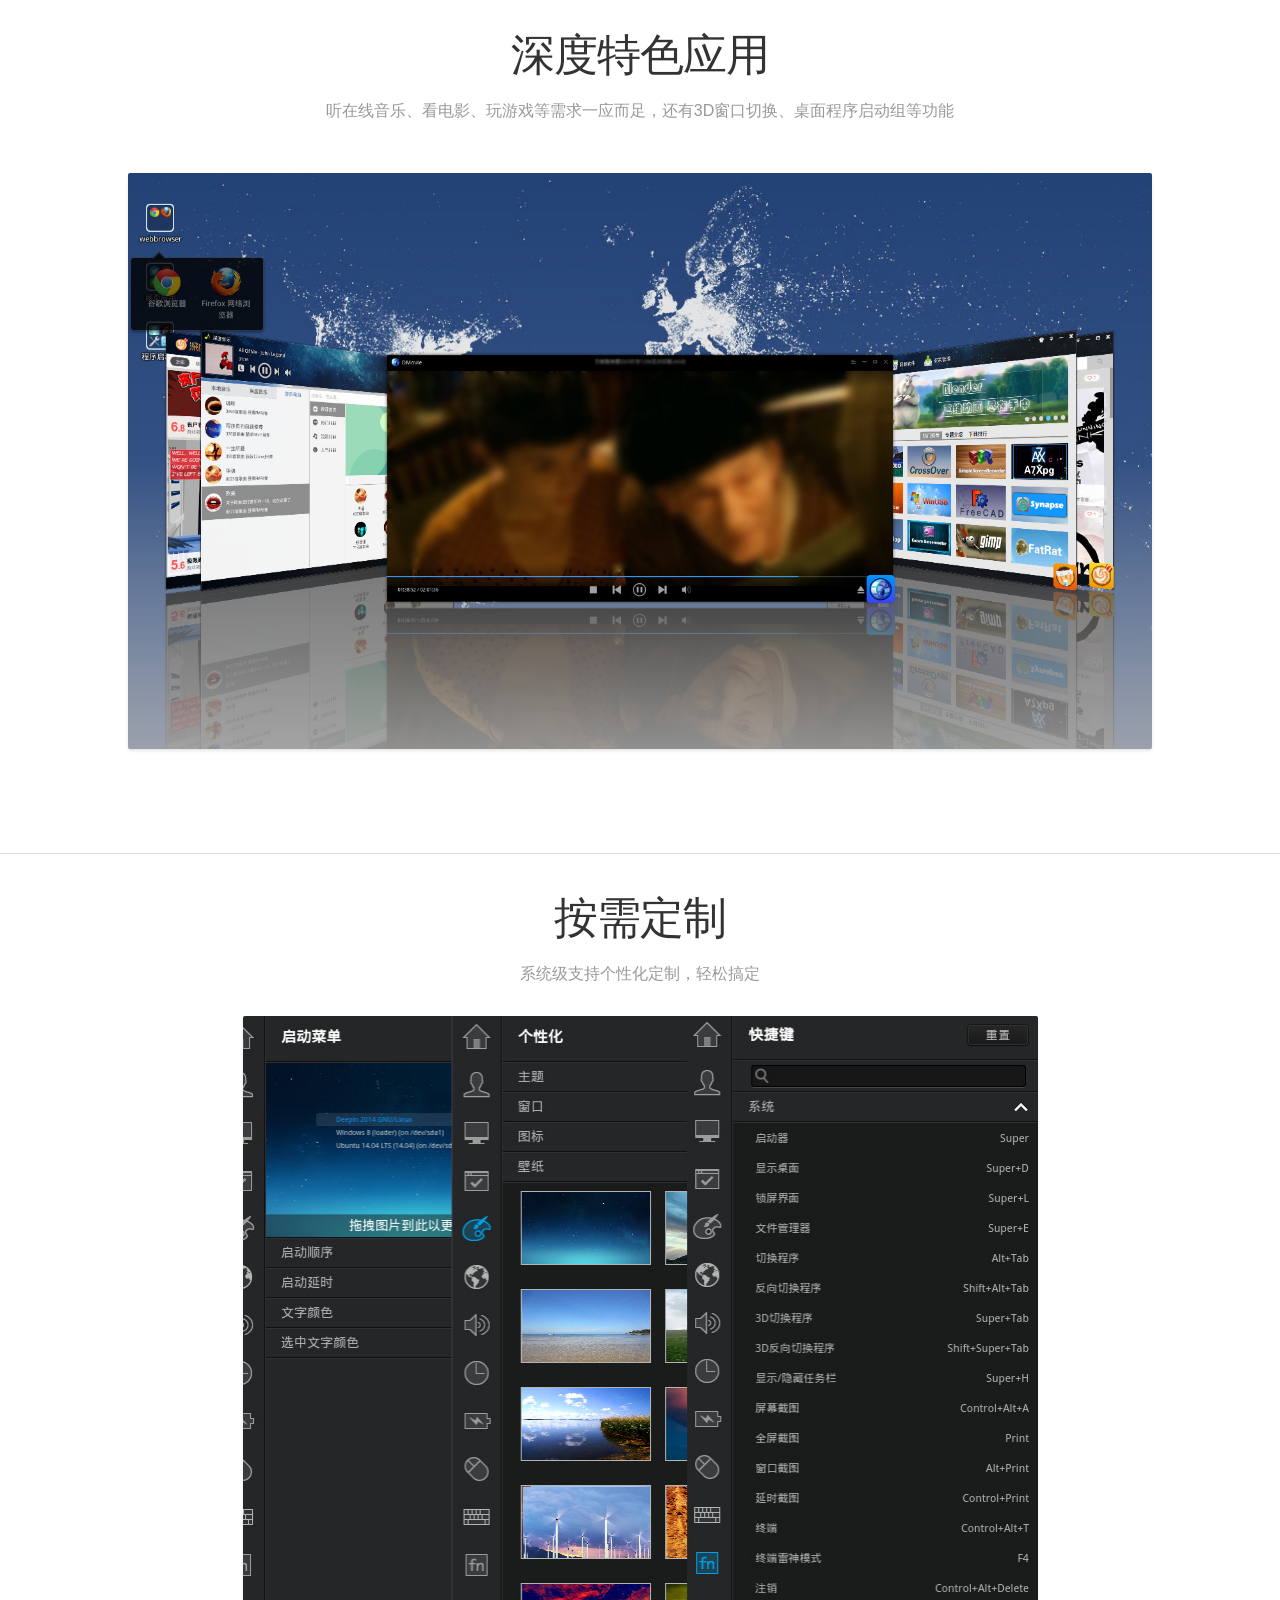
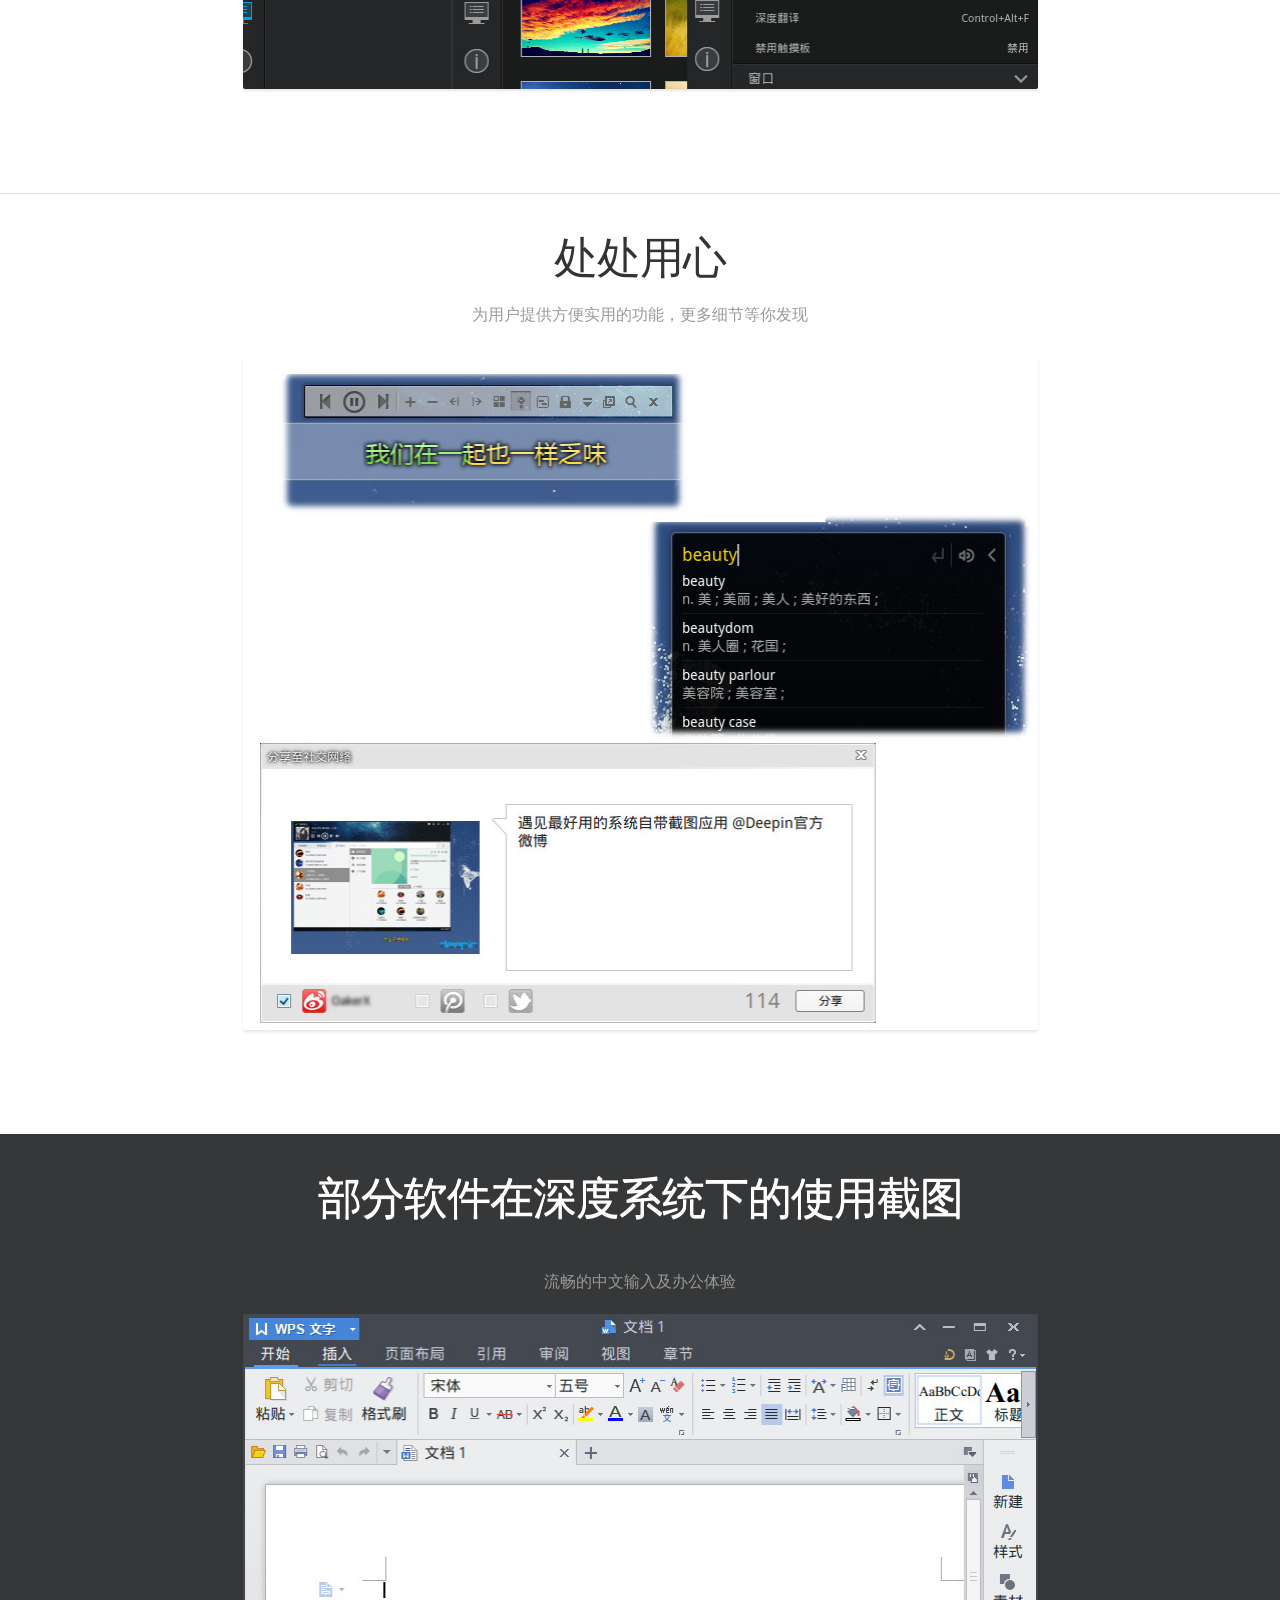
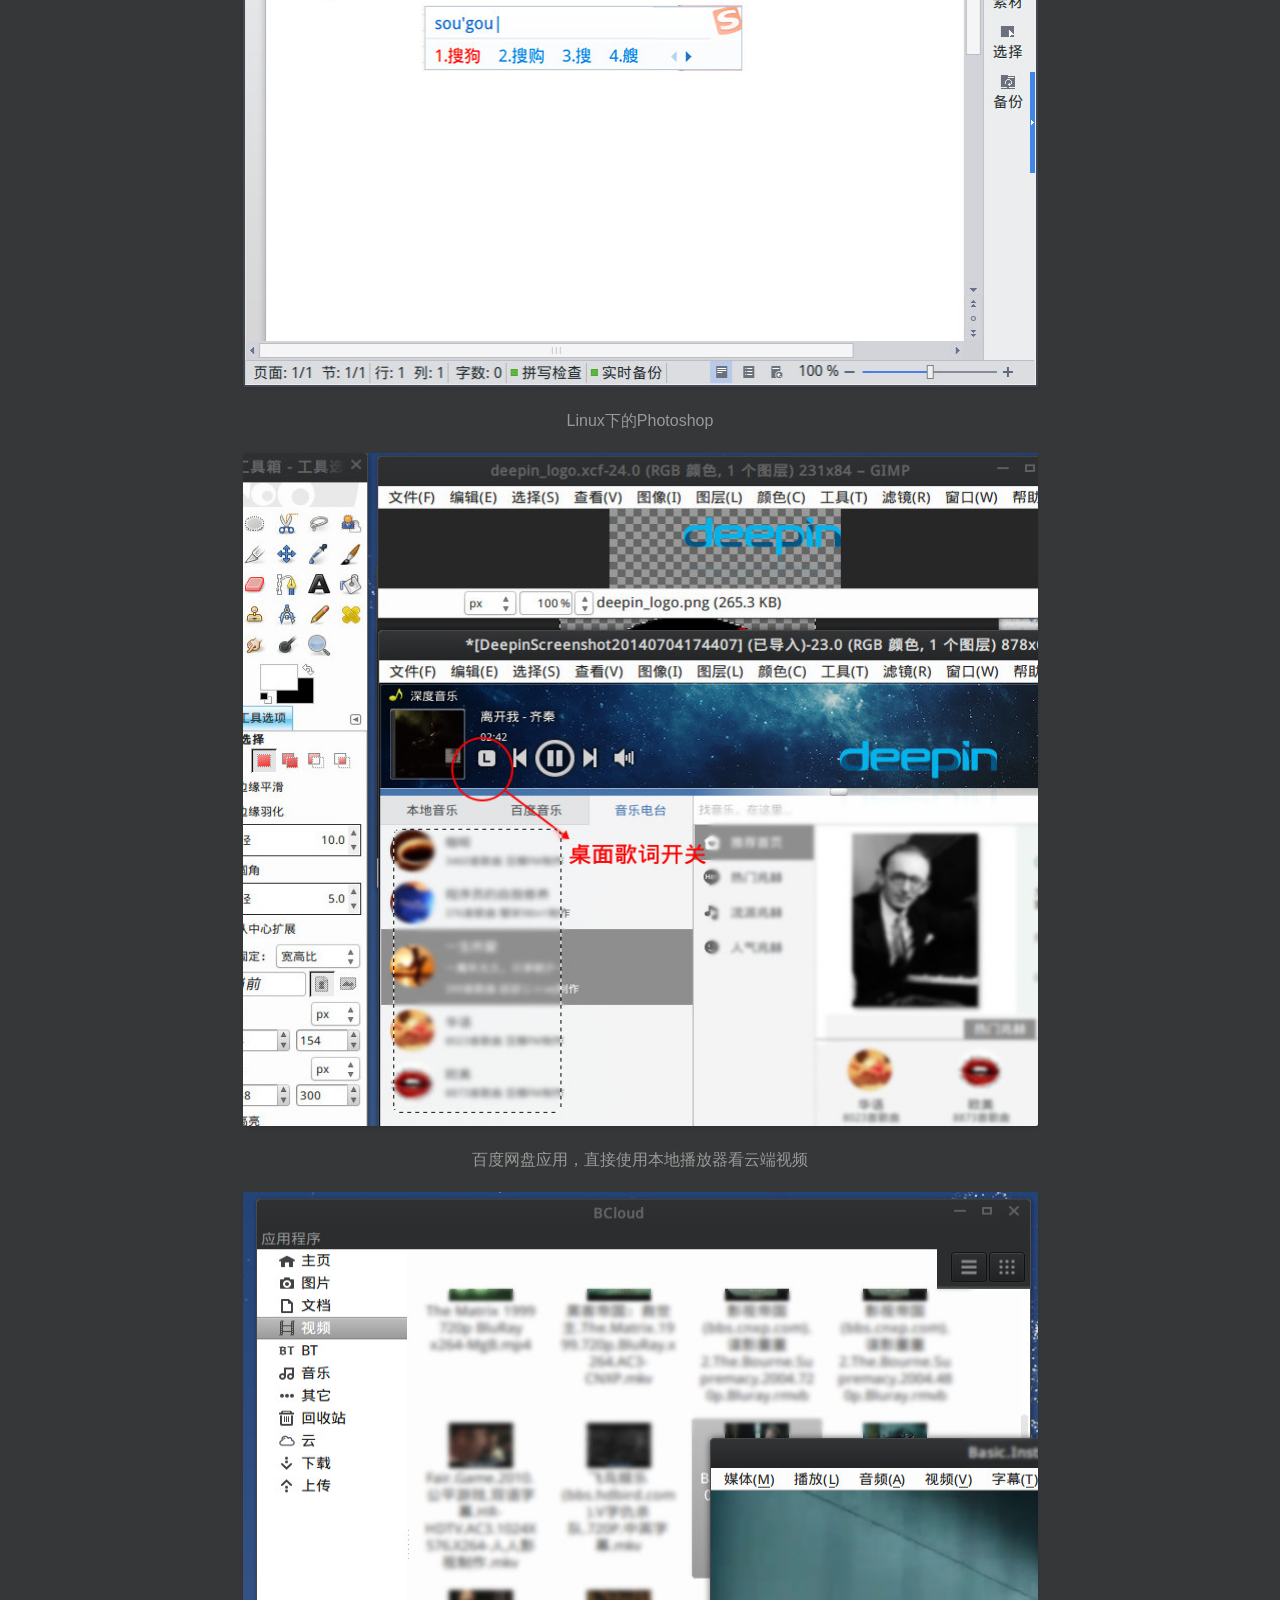
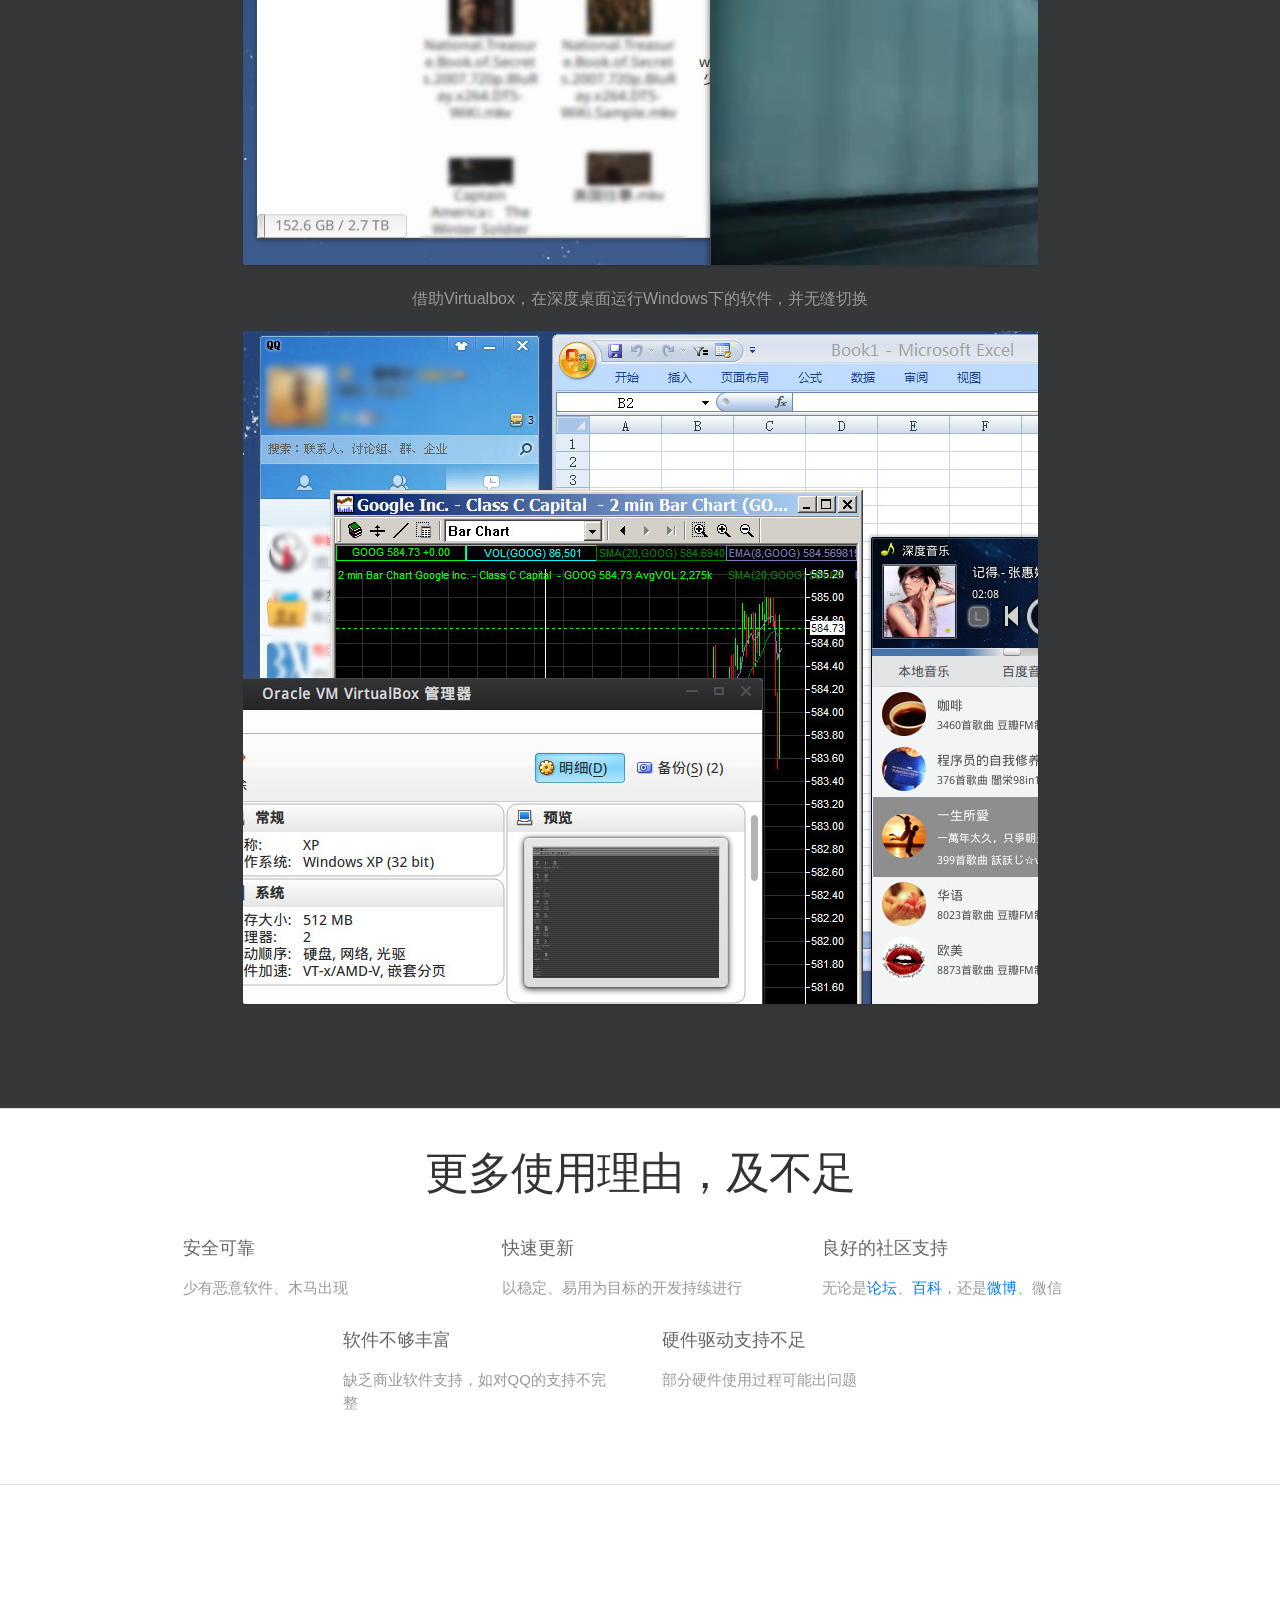
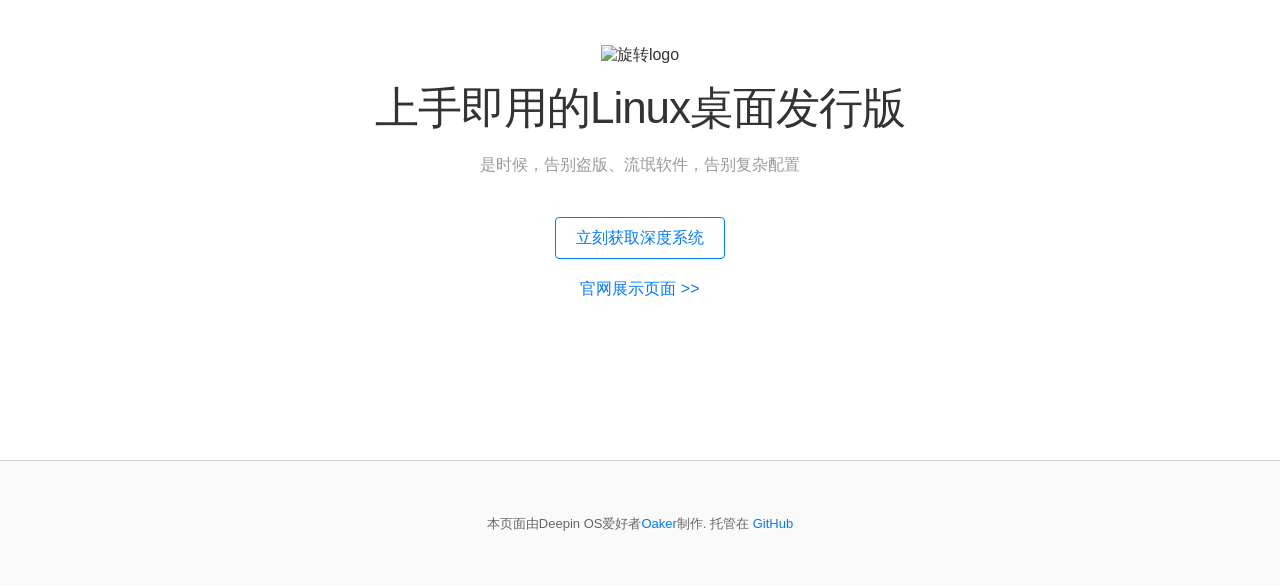
==== commit fde52568: "增加启动器、工作区等内容" ====
--- a/index.html
+++ b/index.html
@@ -24,7 +24,7 @@
 	<section class="container">
 		<header>
 			<h2>搭载全新的深度桌面</h2>
-			<p>纷繁设置，轻松掌控</p>
+			<p>优美的Dock，外加触之即出的控制中心</p>
 		</header>
 		<div id="web-screenshot-container" class="screenshots-container">
 			<img id="web-1-screenshot" class="screenshot" src="screenshots/deepin_desktop.jpg" width="1024" height="640" alt="桌面截图">
@@ -46,8 +46,30 @@
 <div class="body-section">
 	<section class="container">
 		<header>
+			<h2>高效的应用启动</h2>
+			<p>按下微标键进入启动器,查看分类或输入关键字定位应用</p>
+		</header>
+		<div id="web-screenshot-container" class="screenshots-container">
+			<img id="web-1-screenshot" class="screenshot" src="screenshots/deepin_launcher.jpg" width="1024" height="576" alt="启动器截图">
+		</div>
+	</section>
+</div>
+<div class="body-section">
+	<section class="container">
+		<header>
+			<h2>广阔的桌面舞台</h2>
+			<p>多个工作区容纳更多窗口，不必再频繁进行最大、最小化操作</p>
+		</header>
+		<div id="web-screenshot-container" class="screenshots-container">
+			<img id="web-1-screenshot" class="screenshot" src="screenshots/deepin_workspace.jpg" width="1024" height="576" alt="工作区切换截图">
+		</div>
+	</section>
+</div>
+<div class="body-section">
+	<section class="container">
+		<header>
 			<h2>深度特色应用</h2>
-			<p>听在线音乐、看电影、玩游戏等需求一应而足，款款应用广受好评</p>
+			<p>听在线音乐、看电影、玩游戏等需求一应而足，还有3D窗口切换、桌面程序启动组等功能</p>
 		</header>
 		<div id="web-screenshot-container" class="screenshots-container">
 			<img id="web-1-screenshot" class="screenshot" src="screenshots/deepin_software.jpg" width="1024" height="576" alt="深度特色应用截图">
@@ -58,10 +80,10 @@
 	<section class="container" id="ipad-container">
 		<header>
 			<h2>按需定制</h2>
-			<p>系统级支持个性化定制，前所未有的易于实现</p>
+			<p>系统级支持个性化定制，轻松搞定</p>
 		</header>
 		<div id="ipad-screenshot-container" class="screenshots-container">
-			<img id="ipad-screenshot" class="screenshot" src="screenshots/deepin_controlcenter.jpg" width="795" height="673" alt="深度控制中心">
+			<img id="ipad-screenshot" class="screenshot" src="screenshots/deepin_controlcenter.jpg" width="795" height="673" alt="深度控制中心截图">
 		</div>
 	</section>
 </div>
@@ -69,7 +91,7 @@
 	<section class="container" id="ipad-container">
 		<header>
 			<h2>处处用心</h2>
-			<p>为用户提供实用方便的功能，并专注于改善用户体验</p>
+			<p>为用户提供方便实用的功能，更多细节等你发现</p>
 		</header>
 		<div id="ipad-screenshot-container" class="screenshots-container">
 			<img id="ipad-screenshot" class="screenshot" src="screenshots/deepin_software2.jpg" width="795" height="673" alt="深度应用截图">
@@ -126,6 +148,7 @@
 <div class="body-section body-section-last">
 	<section class="container">
 		<header>
+			<img src="icons/deepin_logo_animated_slow.gif" width="72" height="72" alt="旋转logo"><br><br>
 			<h2>上手即用的Linux桌面发行版</h2>
 			<p>是时候，告别盗版、流氓软件，告别复杂配置</p>
 		</header>
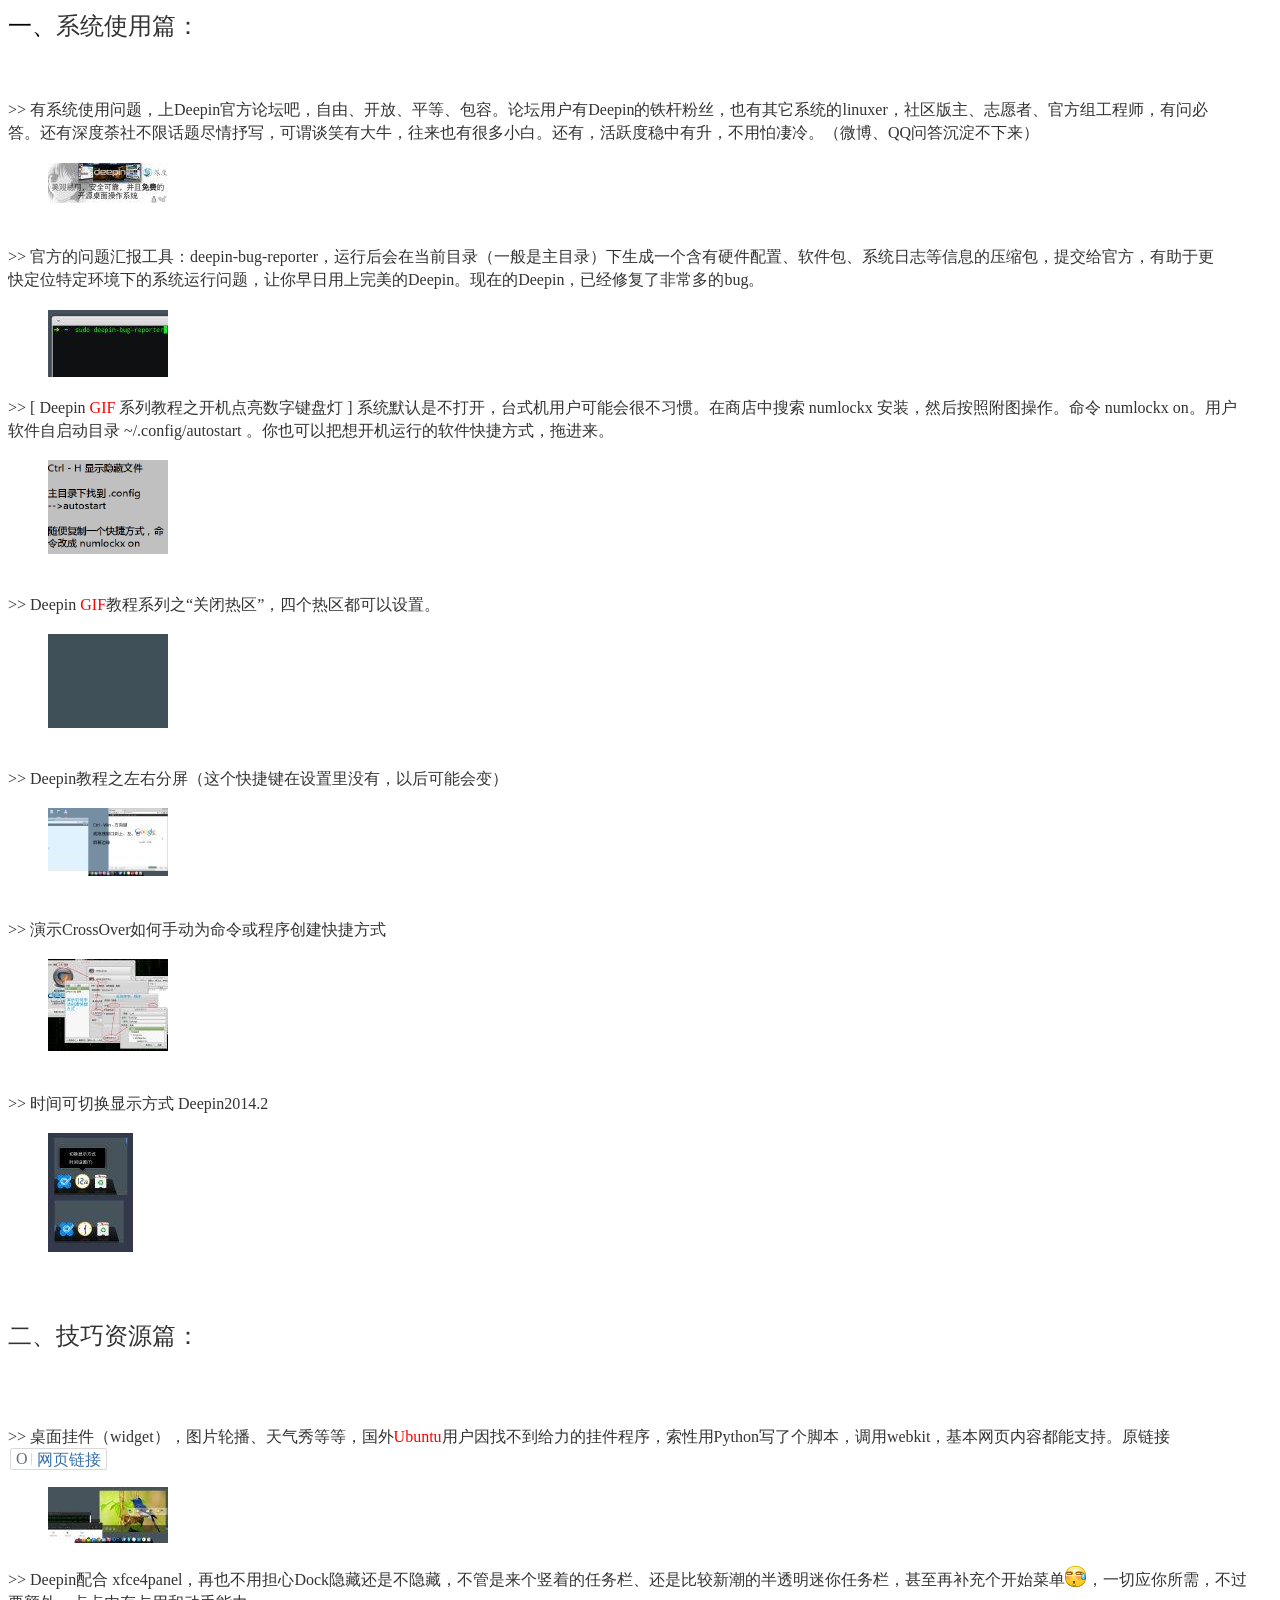
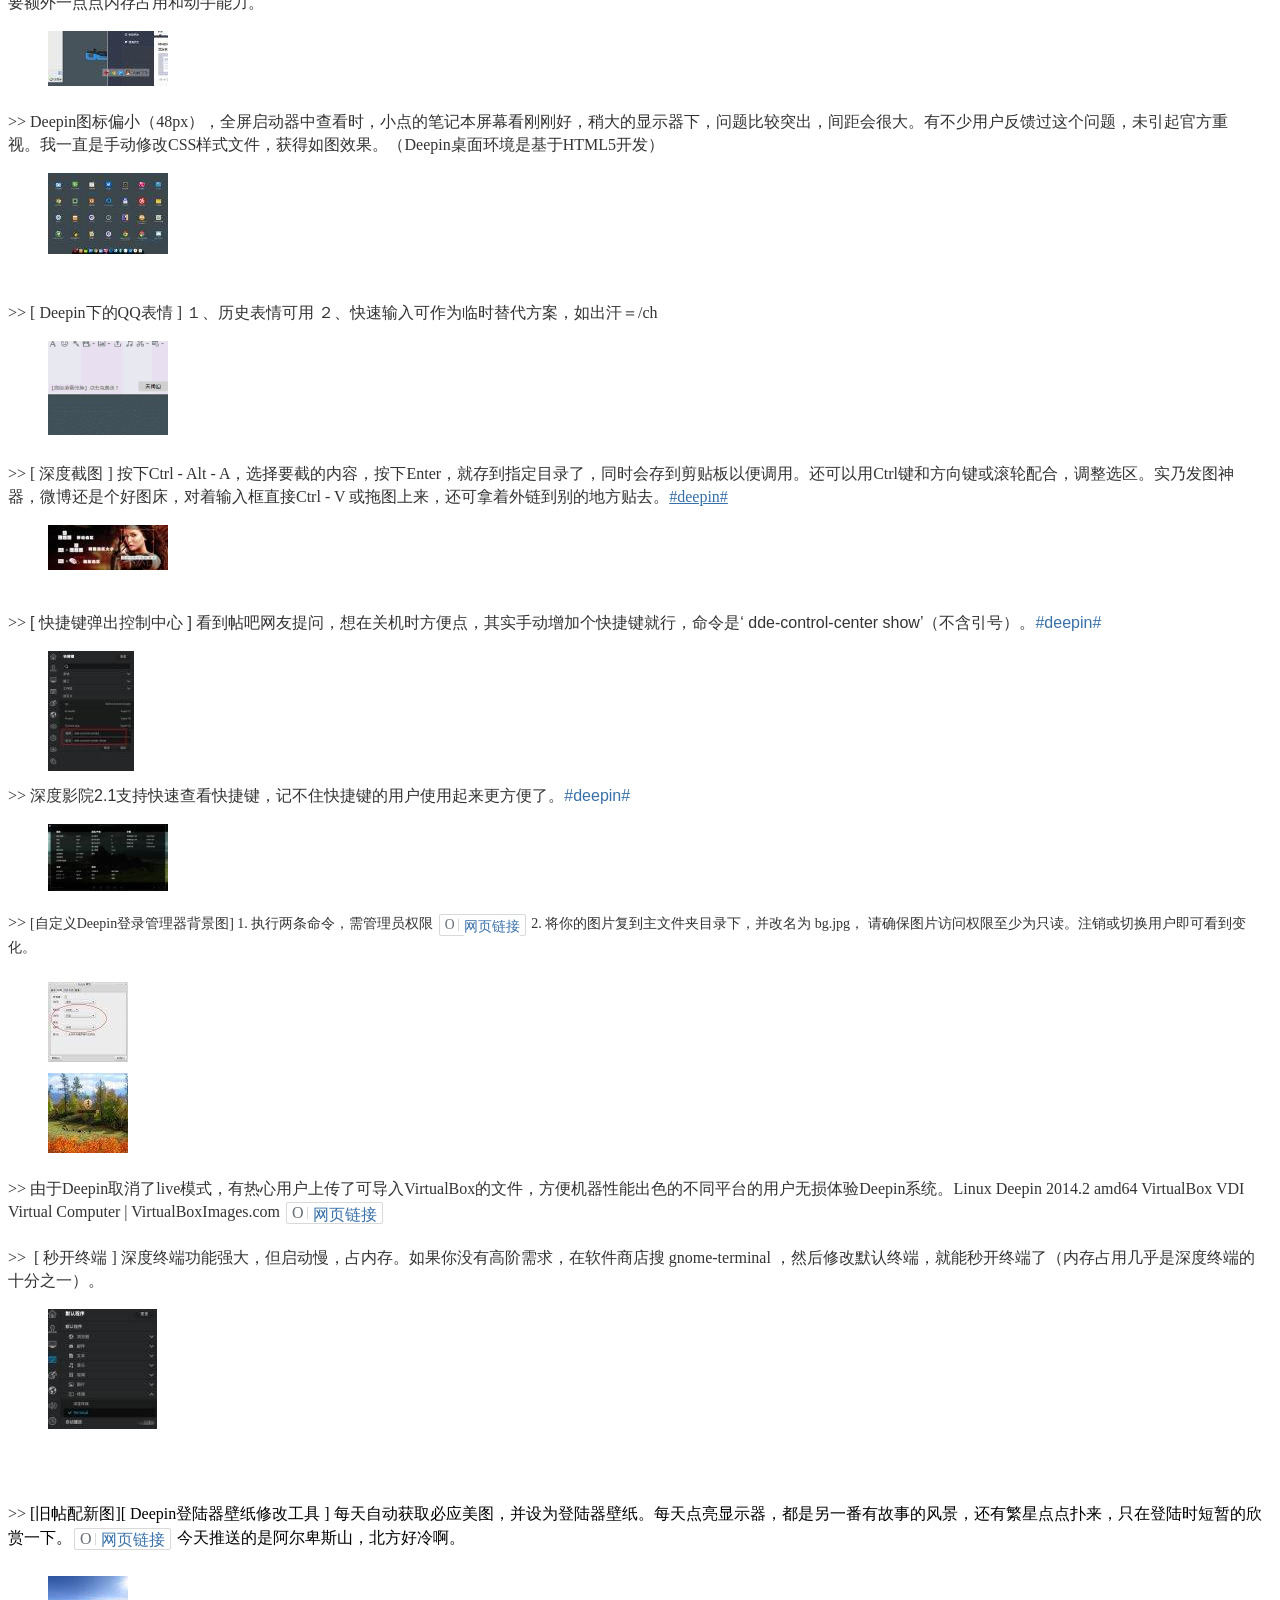
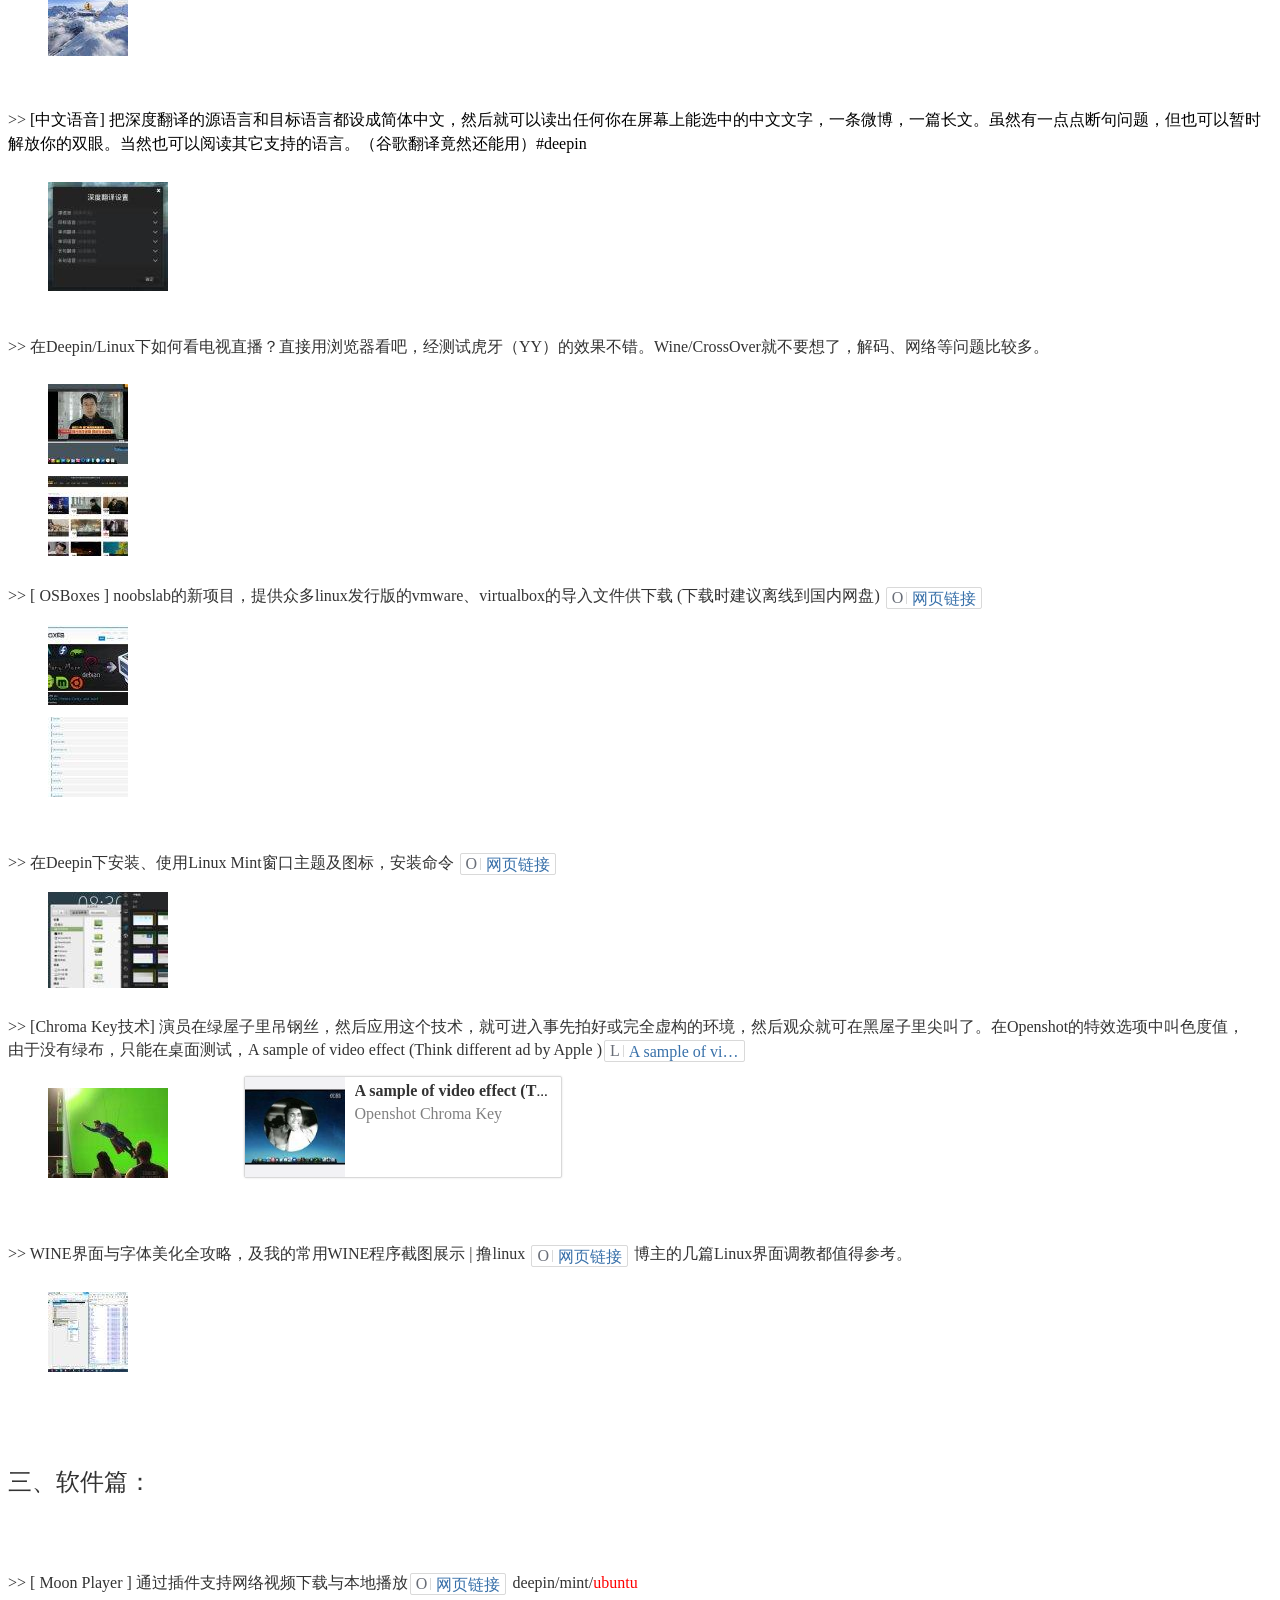
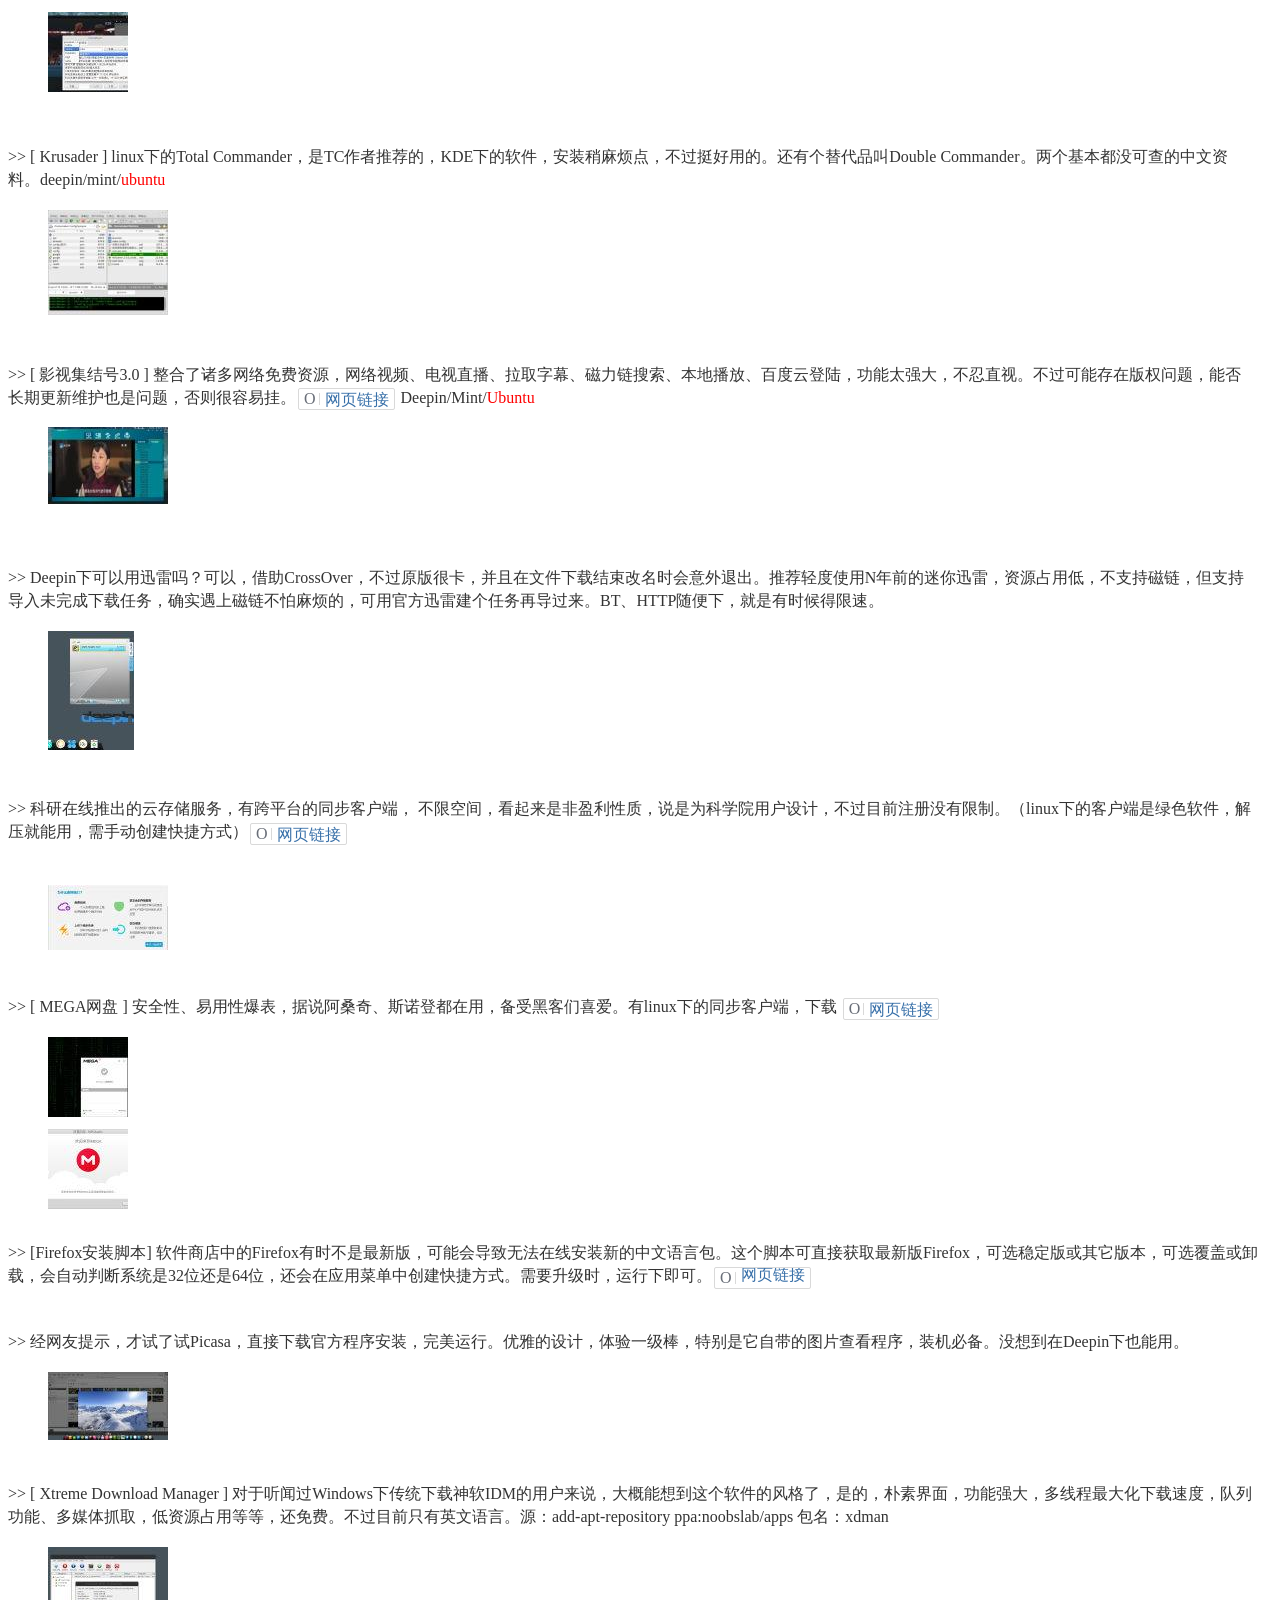
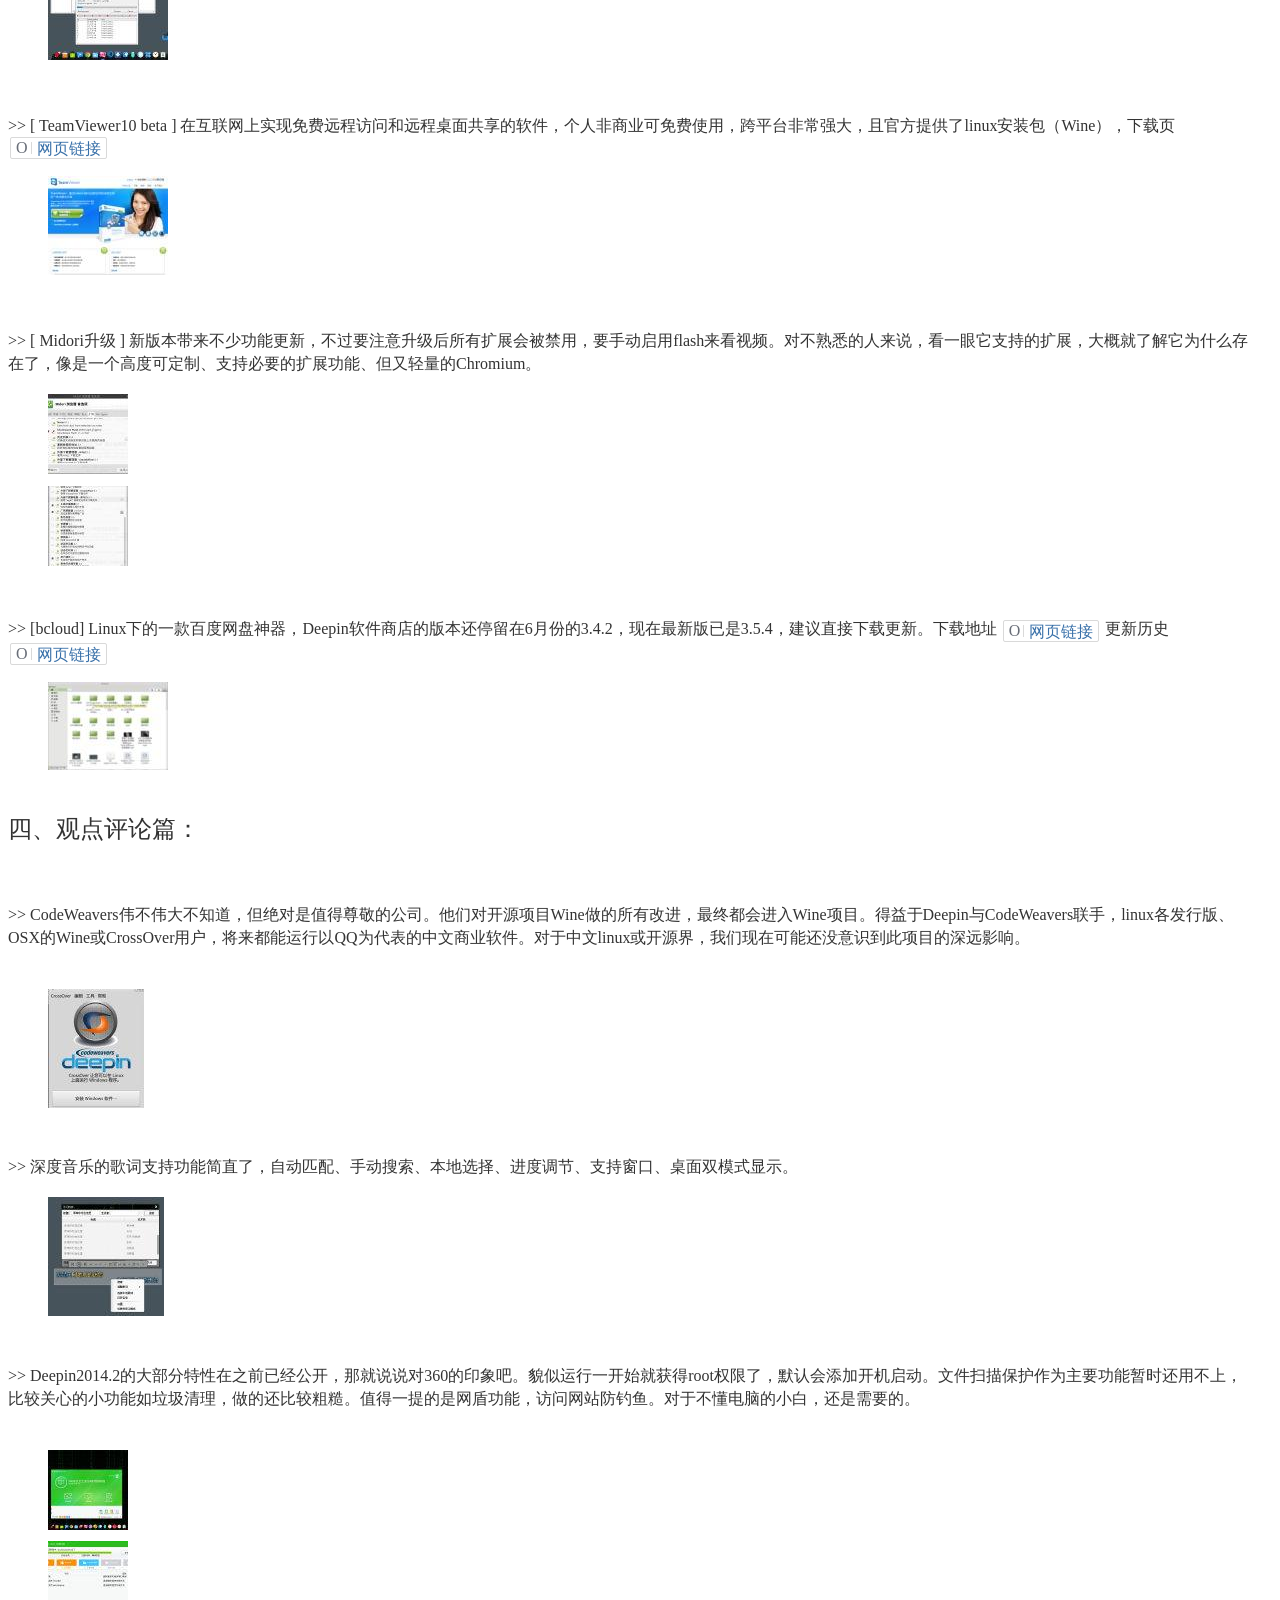
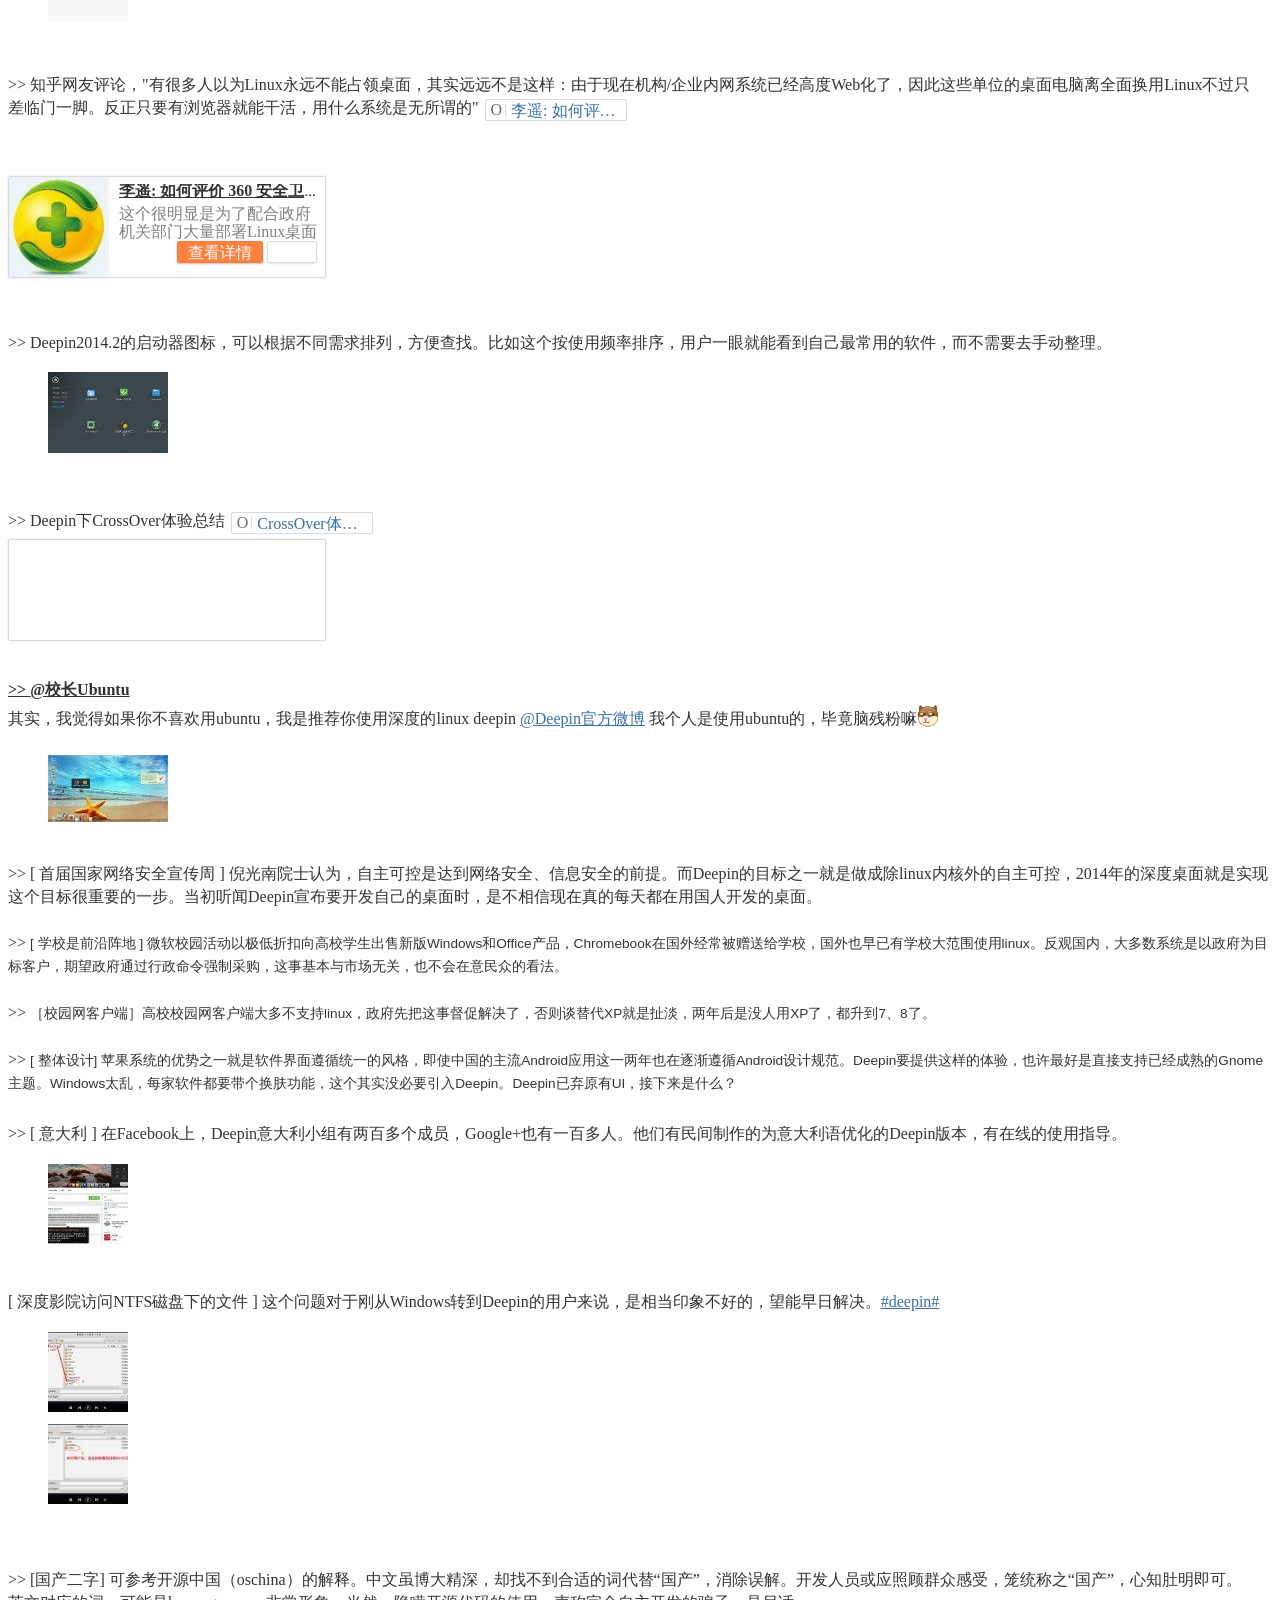
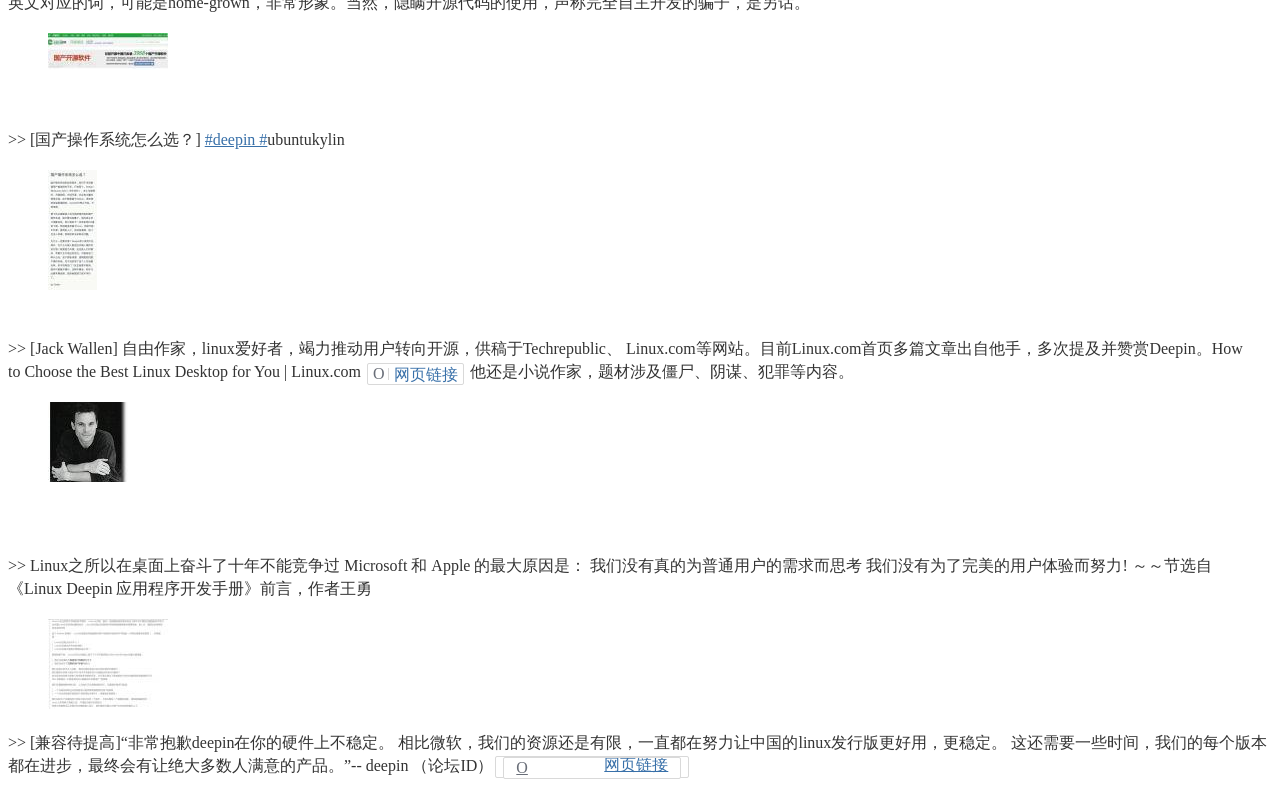
==== commit ec8d4a0b: "@ideepin fix2" ====
--- a/index.html
+++ b/index.html
@@ -1,164 +1,1086 @@
-<!DOCTYPE html>
-<meta charset="utf-8">
-<!--<meta name="viewport" content="width=device-width, initial-scale=1.0">-->
-<title>Deepin OS &ndash; 美观易用，安全可靠的桌面操作系统</title>
-<link rel="stylesheet" href="style.css">
-<meta itemprop="image" content="icons/deepin_logo.png">
-<meta property="og:url" content="http://deepin.info/">
-<meta property="og:title" content="Deepin.info">
-<meta property="og:description" content="美观易用，安全可靠的桌面操作系统">
-<meta property="og:image" content="icons/deepin_logo.png">
-<meta property="og:image:type" content="image/png">
-<meta property="og:image:width" content="72">
-<meta property="og:image:height" content="72">
-<header>
-	<div class="container">
-		<div id="app-icon"></div>
-		<!--<h1 itemprop="name">深度系统</h1>-->
-		<h2 itemprop="description">美观易用，安全可靠，并且<b>免费</b></h2>
-		<p><a href="http://www.linuxdeepin.com/download.cn.html" target="_blank" class="available-button" title="前往官网下载页面" >立刻获取深度系统</a></p>
-		<a href="http://v.youku.com/v_show/id_XNzM0Mzg0NDYw.html" target="_blank">观看演示视频&nbsp;>></a>
-	</div>
-</header>
-<div class="body-section">
-	<section class="container">
-		<header>
-			<h2>搭载全新的深度桌面</h2>
-			<p>优美的Dock，外加触之即出的控制中心</p>
-		</header>
-		<div id="web-screenshot-container" class="screenshots-container">
-			<img id="web-1-screenshot" class="screenshot" src="screenshots/deepin_desktop.jpg" width="1024" height="640" alt="桌面截图">
-		</div>
-	</section>
-</div>
-<!--<div class="body-section">
-	<section class="container">
-		<header>
-			<h2>同时搭载火狐和谷歌浏览器</h2>
-			<p>内置Adobe Flash 播放器，立刻享受安全高速的上网体验</p>
-		</header>
-		<div id="iphone-screenshots-container" class="screenshots-container">
-			<img  src="./icons/Mozilla_Firefox_logo.png" width="256" height="256" alt="Screenshot of Hacker News web app on iPhone">
-			<img  src="./icons/Chrome-256.png" width="256" height="256" alt="Another creenshot of Hacker News web app on iPhone">
-		</div>
-	</section>
-</div>-->
-<div class="body-section">
-	<section class="container">
-		<header>
-			<h2>高效的应用启动</h2>
-			<p>按下微标键进入启动器,查看分类或输入关键字定位应用</p>
-		</header>
-		<div id="web-screenshot-container" class="screenshots-container">
-			<img id="web-1-screenshot" class="screenshot" src="screenshots/deepin_launcher.jpg" width="1024" height="576" alt="启动器截图">
-		</div>
-	</section>
-</div>
-<div class="body-section">
-	<section class="container">
-		<header>
-			<h2>广阔的桌面舞台</h2>
-			<p>多个工作区容纳更多窗口，不必再频繁进行最大、最小化操作</p>
-		</header>
-		<div id="web-screenshot-container" class="screenshots-container">
-			<img id="web-1-screenshot" class="screenshot" src="screenshots/deepin_workspace.jpg" width="1024" height="576" alt="工作区切换截图">
-		</div>
-	</section>
-</div>
-<div class="body-section">
-	<section class="container">
-		<header>
-			<h2>深度特色应用</h2>
-			<p>听在线音乐、看电影、玩游戏等需求一应而足，还有3D窗口切换、桌面程序启动组等功能</p>
-		</header>
-		<div id="web-screenshot-container" class="screenshots-container">
-			<img id="web-1-screenshot" class="screenshot" src="screenshots/deepin_software.jpg" width="1024" height="576" alt="深度特色应用截图">
-		</div>
-	</section>
-</div>
-<div class="body-section">
-	<section class="container" id="ipad-container">
-		<header>
-			<h2>按需定制</h2>
-			<p>系统级支持个性化定制，轻松搞定</p>
-		</header>
-		<div id="ipad-screenshot-container" class="screenshots-container">
-			<img id="ipad-screenshot" class="screenshot" src="screenshots/deepin_controlcenter.jpg" width="795" height="673" alt="深度控制中心截图">
-		</div>
-	</section>
-</div>
-<div class="body-section">
-	<section class="container" id="ipad-container">
-		<header>
-			<h2>处处用心</h2>
-			<p>为用户提供方便实用的功能，更多细节等你发现</p>
-		</header>
-		<div id="ipad-screenshot-container" class="screenshots-container">
-			<img id="ipad-screenshot" class="screenshot" src="screenshots/deepin_software2.jpg" width="795" height="673" alt="深度应用截图">
-		</div>
-	</section>
-</div>
-<div class="body-section-software">
-	<section class="container" id="ipad-container">
-		<header>
-			<h2>部分软件在深度系统下的使用截图</h2>
-		</header>
-		<div id="ipad-screenshot-container" class="screenshots-container">
-			<br>
-			<p>流畅的中文输入及办公体验</p>
-			<img id="ipad-screenshot" class="screenshot" src="screenshots/wps_sogou.jpg" width="795" height="673" alt="WPS截图"><br><br>
-			<p>Linux下的Photoshop</p>
-			<img id="ipad-screenshot" class="screenshot" src="screenshots/gimp.jpg" width="795" height="673" alt="GIMP截图"><br><br>
-			<p>百度网盘应用，直接使用本地播放器看云端视频</p>
-			<img id="ipad-screenshot" class="screenshot" src="screenshots/bcloud.jpg" width="795" height="673" alt="BCloud截图"><br><br>
-			<p>借助Virtualbox，在深度桌面运行Windows下的软件，并无缝切换</p>
-			<img id="ipad-screenshot" class="screenshot" src="screenshots/virtualbox.jpg" width="795" height="673" alt="Virtualbox截图">
-		</div>
-	</section>
-</div>
-<div class="body-section">
-	<section class="container">
-		<header>
-			<h2>更多使用理由，及不足</h2>
-		</header>
-		<div class="cols">
-			<div class="col">
-				<h3>安全可靠</h3>
-				<p>少有恶意软件、木马出现</p>
-			</div>
-			<div class="col">
-				<h3>快速更新</h3>
-				<p>以稳定、易用为目标的开发持续进行</p>
-			</div>
-			<div class="col">
-				<h3>良好的社区支持</h3>
-				<p>无论是<a href="http://www.linuxdeepin.com/forum" target="_blank">论坛</a>、<a href="http://wiki.linuxdeepin.com/" target="_blank">百科</a>，还是<a href="http://e.weibo.com/linuxdeepinnew" target="_blank">微博</a>、微信</p>
-			</div>
-			<div class="col">
-				<h3>软件不够丰富</h3>
-				<p>缺乏商业软件支持，如对QQ的支持不完整</p>
-			</div>
-			<div class="col">
-				<h3>硬件驱动支持不足</h3>
-				<p>部分硬件使用过程可能出问题</p>
-			</div>
-		</div>
-	</section>
-</div>
-<div class="body-section body-section-last">
-	<section class="container">
-		<header>
-			<img src="icons/deepin_logo_animated_slow.gif" width="72" height="72" alt="旋转logo"><br><br>
-			<h2>上手即用的Linux桌面发行版</h2>
-			<p>是时候，告别盗版、流氓软件，告别复杂配置</p>
-		</header>
-		<div class="cols">
-			<p><a href="http://www.linuxdeepin.com/download.cn.html" target="_blank" class="available-button" title="前往官网下载页面">立刻获取深度系统</a></p>
-			<a href="http://www.linuxdeepin.com/feature2014.cn.html">官网展示页面&nbsp;>></a>
-		</div>
-	</section>
-</div>
-<footer>
-	<p>本页面由Deepin OS爱好者<a href="http://weibo.com/ican" itemprop="creator">Oaker</a>制作. 托管在 <a href="https://github.com/cyio/deepin.info">GitHub</a></p>
-</footer>
-</html>+﻿<html><head>
+<meta http-equiv="Content-Type" content="text/html; charset=utf-8"><meta http-equiv="X-UA-Compatible" content="IE=8" /><title>@ideepin 微博汇总</title><style type="text/css" id="wiz_todo_style_id" wiz_link_version="01.00.07">.wiz-todo, .wiz-todo-img {width: 16px; height: 16px; cursor: default; padding: 0 10px 0 2px; vertical-align: -10%;-webkit-user-select: none;} .wiz-todo-label {margin-top: 4px; margin-top-bottom: 4px; line-height: 1;} .wiz-todo-label-checked { /*text-decoration: line-through;*/ color: #666;} .wiz-todo-label-unchecked {text-decoration: initial;} .wiz-todo-completed-info {padding-left: 44px; display: inline-block; } .wiz-todo-avatar { width:20px; height: 20px; vertical-align: -20%; margin-right:10px; border-radius: 2px;} .wiz-todo-account, .wiz-todo-dt { color: #666; }</style>
+<style type="text/css" id="wiz_custom_css">
+body
+{
+    font-family: "Microsoft YaHei UI","Microsoft YaHei",SimSun,"Segoe UI",Tahoma,Helvetica,Sans-Serif,"Microsoft YaHei", Georgia,Helvetica,Arial,sans-serif,宋体, PMingLiU,serif;
+    font-size: 10.5pt;
+    line-height: 1.5;
+}
+html, body
+{
+    
+    
+}
+h1 {
+    font-size:1.5em;
+    font-weight:bold;
+}
+h2 {
+    font-size:1.4em;
+    font-weight:bold;
+}
+h3 {
+    font-size:1.3em;
+    font-weight:bold;
+}
+h4 {
+    font-size:1.2em;
+    font-weight:bold;
+}
+h5 {
+    font-size:1.1em;
+    font-weight:bold;
+}
+h6 {
+    font-size:1.0em;
+    font-weight:bold;
+}
+img {
+    border:0;
+    max-width: 100%;
+}
+blockquote {
+    margin-top:0px;
+    margin-bottom:0px;
+}
+table {
+    border-collapse:collapse;
+    border:1px solid #bbbbbb;
+}
+td {
+    border-collapse:collapse;
+    border:1px solid #bbbbbb;
+}
+</style>
+</head><body><p>
+    <span style="font-family: 思源黑体; font-size: 24px;"><span style="font-family: 思源黑体; background-color: rgb(255, 255, 255);">一、</span><span style="font-family: 思源黑体; background-color: rgb(255, 255, 255); color: rgb(51, 51, 51); line-height: 0px;"></span><span style="font-family: 思源黑体; background-color: rgb(255, 255, 255); color: rgb(51, 51, 51); line-height: 23px;">系统使用篇：</span></span><span style="font-family: 思源黑体; font-size: 16px; background-color: rgb(255, 255, 255); color: rgb(51, 51, 51); line-height: 23px;"><br/></span>
+</p>
+<p>
+    <span style="font-family: 思源黑体; font-size: 24px;"><span style="font-family: 思源黑体; background-color: rgb(255, 255, 255); color: rgb(51, 51, 51); line-height: 23px;"><br/></span></span>
+</p>
+<div class="WB_text W_f14" node-type="feed_list_content" nick-name="ideepin" style="margin: 0px; padding: 1px 16px 3px 0px; overflow: hidden; line-height: 23px; word-wrap: break-word; color: rgb(51, 51, 51); font-family: Arial, &#39;Microsoft YaHei&#39;; white-space: normal; background-color: rgb(255, 255, 255);">
+    <div class="WB_text W_f14" node-type="feed_list_content" nick-name="ideepin" style="margin: 0px; padding: 1px 16px 3px 0px; overflow: hidden; line-height: 23px; word-wrap: break-word; color: rgb(51, 51, 51); font-family: Arial, &#39;Microsoft YaHei&#39;; white-space: normal; background-color: rgb(255, 255, 255);">
+        <div class="WB_text W_f14" node-type="feed_list_content" nick-name="ideepin" style="color: rgb(51, 51, 51); font-family: Arial, &#39;Microsoft YaHei&#39;; font-size: 12px; white-space: normal; margin: 0px; padding: 1px 16px 3px 0px; overflow: hidden; line-height: 23px; word-wrap: break-word; background-color: rgb(255, 255, 255);">
+            <span style="font-family: 思源黑体; font-size: 16px;">&gt;&gt; 有系统使用问题，上Deepin官方论坛吧，自由、开放、平等、包容。论坛用户有Deepin的铁杆粉丝，也有其它系统的linuxer，社区版主、志愿者、官方组工程师，有问必答。还有深度荼社不限话题尽情抒写，可谓谈笑有大牛，往来也有很多小白。还有，活跃度稳中有升，不用怕凄冷。（微博、QQ问答沉淀不下来）</span>
+ &nbsp; &nbsp; &nbsp; &nbsp;
+        </div>
+        <div class="WB_media_wrap clearfix" node-type="feed_list_media_prev" style="color: rgb(51, 51, 51); font-family: Arial, &#39;Microsoft YaHei&#39;; font-size: 11.8181819915771px; line-height: 14.1818180084229px; white-space: normal; margin: 2px 0px 8px -10px; padding: 0px; background-color: rgb(255, 255, 255);">
+            <div class="media_box" style="margin: 0px 0px 0px 10px; padding: 0px; float: left;">
+                <ul class="WB_media_a WB_media_a_m1 clearfix list-paddingleft-2" style="list-style-type: none;">
+                    <li>
+                        <p>
+                            <img class="bigcursor" node-type="feed_list_media_bgimg" alt="" style="max-width: 120px; cursor: url(http://img.t.sinajs.cn/t6/style/images/common/big.cur), auto; display: inline-block; vertical-align: top; max-height: 120px;" src="@ideepin 微博汇总_files/535e8f01-aec3-4cc0-af14-057faf149157.jpeg"/>
+ &nbsp; &nbsp; &nbsp; &nbsp; &nbsp; &nbsp; &nbsp; &nbsp; &nbsp; &nbsp; &nbsp; &nbsp;
+                        </p>
+                    </li>
+                </ul>
+            </div>
+        </div>
+        <p style="color: rgb(51, 51, 51); font-family: Arial, &#39;Microsoft YaHei&#39;; font-size: 12px; line-height: 14.1818180084229px; white-space: normal; background-color: rgb(255, 255, 255);">
+            <br/><br/><br/><br/>
+ &nbsp; &nbsp; &nbsp; &nbsp;
+        </p>
+        <div class="WB_text W_f14" node-type="feed_list_content" nick-name="ideepin" style="color: rgb(51, 51, 51); font-family: Arial, &#39;Microsoft YaHei&#39;; font-size: 12px; white-space: normal; margin: 0px; padding: 1px 16px 3px 0px; overflow: hidden; line-height: 23px; word-wrap: break-word; background-color: rgb(255, 255, 255);">
+            <span style="font-family: 思源黑体; font-size: 16px;"><span style="color: rgb(51, 51, 51); font-family: 思源黑体; font-size: 16px; line-height: 23px; background-color: rgb(255, 255, 255);">&gt;&gt;&nbsp;</span>官方的问题汇报工具：deepin-bug-reporter，运行后会在当前目录（一般是主目录）下生成一个含有硬件配置、软件包、系统日志等信息的压缩包，提交给官方，有助于更快定位特定环境下的系统运行问题，让你早日用上完美的Deepin。现在的Deepin，已经修复了非常多的bug。</span>
+ &nbsp; &nbsp; &nbsp; &nbsp;
+        </div>
+        <div class="WB_media_wrap clearfix" node-type="feed_list_media_prev" style="color: rgb(51, 51, 51); font-family: Arial, &#39;Microsoft YaHei&#39;; font-size: 11.8181819915771px; line-height: 14.1818180084229px; white-space: normal; margin: 2px 0px 8px -10px; padding: 0px; background-color: rgb(255, 255, 255);">
+            <div class="media_box" style="margin: 0px 0px 0px 10px; padding: 0px; float: left;">
+                <ul class="WB_media_a WB_media_a_m1 clearfix list-paddingleft-2" style="list-style-type: none;">
+                    <li>
+                        <p>
+                            <img class="bigcursor" node-type="feed_list_media_bgimg" alt="" style="max-width: 120px; cursor: url(http://img.t.sinajs.cn/t6/style/images/common/big.cur), auto; display: inline-block; vertical-align: top; max-height: 120px;" src="@ideepin 微博汇总_files/9a3532a7-731c-4efe-b6d4-7c1da4eb2332.jpeg"/>
+ &nbsp; &nbsp; &nbsp; &nbsp; &nbsp; &nbsp; &nbsp; &nbsp; &nbsp; &nbsp; &nbsp; &nbsp;
+                        </p>
+                    </li>
+                </ul>
+            </div>
+        </div><br/><br/><br/><br/><span style="font-family: 思源黑体; font-size: 16px;"><span style="color: rgb(51, 51, 51); font-family: 思源黑体; font-size: 16px; line-height: 23px; background-color: rgb(255, 255, 255);">&gt;&gt;&nbsp;</span>[ Deepin&nbsp;<span style="font-family: 宋体, SimSun; font-size: 16px; color: red;">GIF</span>&nbsp;系列教程之开机点亮数字键盘灯 ] 系统默认是不打开，台式机用户可能会很不习惯。在商店中搜索 numlockx 安装，然后按照附图操作。命令 numlockx on。用户软件自启动目录 ~/.config/autostart 。你也可以把想开机运行的软件快捷方式，拖进来。</span>
+ &nbsp; &nbsp;
+    </div>
+    <div class="WB_media_wrap clearfix" node-type="feed_list_media_prev" style="margin: 2px 0px 8px -10px; padding: 0px; color: rgb(51, 51, 51); font-family: Arial, &#39;Microsoft YaHei&#39;; font-size: 11.8181819915771px; line-height: 14.1818180084229px; white-space: normal; background-color: rgb(255, 255, 255);">
+        <div class="media_box" style="margin: 0px 0px 0px 10px; padding: 0px; float: left;">
+            <ul class="WB_media_a WB_media_a_m1 clearfix list-paddingleft-2" style="list-style-type: none;">
+                <li>
+                    <p>
+                        <img class="bigcursor" node-type="feed_list_media_bgimg" alt="" style="cursor: url(http://img.t.sinajs.cn/t6/style/images/common/big.cur), auto; display: inline-block; vertical-align: top; max-width: 120px; max-height: 120px;" src="@ideepin 微博汇总_files/309beeb8-df28-4496-b577-4374a2657cee.gif"/>
+ &nbsp; &nbsp; &nbsp; &nbsp; &nbsp; &nbsp; &nbsp; &nbsp; &nbsp; &nbsp;
+                    </p>
+                </li>
+            </ul>
+        </div>
+    </div><br/><br/><br/><br/><br/>
+ &nbsp; &nbsp;
+    <div class="WB_text W_f14" node-type="feed_list_content" nick-name="ideepin" style="margin: 0px; padding: 1px 16px 3px 0px; overflow: hidden; line-height: 23px; word-wrap: break-word; color: rgb(51, 51, 51); font-family: Arial, &#39;Microsoft YaHei&#39;; white-space: normal; background-color: rgb(255, 255, 255);">
+        <span style="font-family: 思源黑体; font-size: 16px;"><span style="color: rgb(51, 51, 51); font-family: 思源黑体; font-size: 16px; line-height: 23px; background-color: rgb(255, 255, 255);">&gt;&gt;&nbsp;</span>Deepin&nbsp;<span style="font-family: 宋体, SimSun; font-size: 16px; color: red;">GIF</span>教程系列之“关闭热区”，四个热区都可以设置。</span>
+ &nbsp; &nbsp;
+    </div>
+    <div class="WB_media_wrap clearfix" node-type="feed_list_media_prev" style="margin: 2px 0px 8px -10px; padding: 0px; color: rgb(51, 51, 51); font-family: Arial, &#39;Microsoft YaHei&#39;; font-size: 11.8181819915771px; line-height: 14.1818180084229px; white-space: normal; background-color: rgb(255, 255, 255);">
+        <div class="media_box" style="margin: 0px 0px 0px 10px; padding: 0px; float: left;">
+            <ul class="WB_media_a WB_media_a_m1 clearfix list-paddingleft-2" style="list-style-type: none;">
+                <li>
+                    <p>
+                        <img class="bigcursor" node-type="feed_list_media_bgimg" alt="" style="cursor: url(http://img.t.sinajs.cn/t6/style/images/common/big.cur), auto; display: inline-block; vertical-align: top; max-width: 120px; max-height: 120px;" src="@ideepin 微博汇总_files/ba744755-5c4b-4927-bbf7-e7fa2ac13707.gif"/>
+ &nbsp; &nbsp; &nbsp; &nbsp; &nbsp; &nbsp; &nbsp; &nbsp; &nbsp; &nbsp;
+                    </p>
+                </li>
+            </ul>
+        </div>
+    </div><br/><br/><br/><br/><br/>
+ &nbsp; &nbsp;
+    <div class="WB_text W_f14" node-type="feed_list_content" nick-name="ideepin" style="margin: 0px; padding: 1px 16px 3px 0px; overflow: hidden; line-height: 23px; word-wrap: break-word; color: rgb(51, 51, 51); font-family: Arial, &#39;Microsoft YaHei&#39;; white-space: normal; background-color: rgb(255, 255, 255);">
+        <span style="font-family: 思源黑体; font-size: 16px;"><span style="color: rgb(51, 51, 51); font-family: 思源黑体; font-size: 16px; line-height: 23px; background-color: rgb(255, 255, 255);">&gt;&gt;&nbsp;</span>Deepin教程之左右分屏（这个快捷键在设置里没有，以后可能会变）</span>
+ &nbsp; &nbsp;
+    </div>
+    <div class="WB_media_wrap clearfix" node-type="feed_list_media_prev" style="margin: 2px 0px 8px -10px; padding: 0px; color: rgb(51, 51, 51); font-family: Arial, &#39;Microsoft YaHei&#39;; font-size: 11.8181819915771px; line-height: 14.1818180084229px; white-space: normal; background-color: rgb(255, 255, 255);">
+        <div class="media_box" style="margin: 0px 0px 0px 10px; padding: 0px; float: left;">
+            <ul class="WB_media_a WB_media_a_m1 clearfix list-paddingleft-2" style="list-style-type: none;">
+                <li>
+                    <p>
+                        <img class="bigcursor" node-type="feed_list_media_bgimg" alt="" style="cursor: url(http://img.t.sinajs.cn/t6/style/images/common/big.cur), auto; display: inline-block; vertical-align: top; max-width: 120px; max-height: 120px;" src="@ideepin 微博汇总_files/38068817-b57b-4f6d-96d0-018a1d6ebb7f.jpeg"/>
+ &nbsp; &nbsp; &nbsp; &nbsp; &nbsp; &nbsp; &nbsp; &nbsp; &nbsp; &nbsp;
+                    </p>
+                </li>
+            </ul>
+        </div>
+    </div><br/><br/><br/><br/>
+ &nbsp; &nbsp;
+    <div class="WB_text W_f14" node-type="feed_list_content" nick-name="ideepin" style="margin: 0px; padding: 1px 16px 3px 0px; overflow: hidden; line-height: 23px; word-wrap: break-word; color: rgb(51, 51, 51); font-family: Arial, &#39;Microsoft YaHei&#39;; white-space: normal; background-color: rgb(255, 255, 255);">
+        <span style="font-family: 思源黑体; font-size: 16px;"><span style="color: rgb(51, 51, 51); font-family: 思源黑体; font-size: 16px; line-height: 23px; background-color: rgb(255, 255, 255);">&gt;&gt;&nbsp;</span>演示CrossOver如何手动为命令或程序创建快捷方式</span>
+ &nbsp; &nbsp;
+    </div>
+    <div class="WB_media_wrap clearfix" node-type="feed_list_media_prev" style="margin: 2px 0px 8px -10px; padding: 0px; color: rgb(51, 51, 51); font-family: Arial, &#39;Microsoft YaHei&#39;; font-size: 11.8181819915771px; line-height: 14.1818180084229px; white-space: normal; background-color: rgb(255, 255, 255);">
+        <div class="media_box" style="margin: 0px 0px 0px 10px; padding: 0px; float: left;">
+            <ul class="WB_media_a WB_media_a_m1 clearfix list-paddingleft-2" style="list-style-type: none;">
+                <li>
+                    <p>
+                        <img class="bigcursor" node-type="feed_list_media_bgimg" alt="" style="cursor: url(http://img.t.sinajs.cn/t6/style/images/common/big.cur), auto; display: inline-block; vertical-align: top; max-width: 120px; max-height: 120px;" src="@ideepin 微博汇总_files/79361c2e-266b-4999-921e-48454e189343.jpeg"/>
+ &nbsp; &nbsp; &nbsp; &nbsp; &nbsp; &nbsp; &nbsp; &nbsp; &nbsp; &nbsp;
+                    </p>
+                </li>
+            </ul>
+        </div>
+    </div><br/><br/><br/><br/><br/>
+ &nbsp; &nbsp;
+    <div class="WB_text W_f14" node-type="feed_list_content" nick-name="ideepin" style="margin: 0px; padding: 1px 16px 3px 0px; overflow: hidden; line-height: 23px; word-wrap: break-word; color: rgb(51, 51, 51); font-family: Arial, &#39;Microsoft YaHei&#39;; white-space: normal; background-color: rgb(255, 255, 255);">
+        <span style="font-family: 思源黑体; font-size: 16px;"><span style="color: rgb(51, 51, 51); font-family: 思源黑体; font-size: 16px; line-height: 23px; background-color: rgb(255, 255, 255);">&gt;&gt;&nbsp;</span>时间可切换显示方式 Deepin2014.2</span>
+ &nbsp; &nbsp;
+    </div>
+    <div class="WB_media_wrap clearfix" node-type="feed_list_media_prev" style="margin: 2px 0px 8px -10px; padding: 0px; color: rgb(51, 51, 51); font-family: Arial, &#39;Microsoft YaHei&#39;; font-size: 11.8181819915771px; line-height: 14.1818180084229px; white-space: normal; background-color: rgb(255, 255, 255);">
+        <div class="media_box" style="margin: 0px 0px 0px 10px; padding: 0px; float: left;">
+            <ul class="WB_media_a WB_media_a_m1 clearfix list-paddingleft-2" style="list-style-type: none;">
+                <li>
+                    <p>
+                        <img class="bigcursor" node-type="feed_list_media_bgimg" alt="" style="cursor: url(http://img.t.sinajs.cn/t6/style/images/common/big.cur), auto; display: inline-block; vertical-align: top; max-width: 120px; max-height: 120px;" src="@ideepin 微博汇总_files/75ffa56d-390f-46d5-8f2c-065c5fa2879b.jpeg"/>
+ &nbsp; &nbsp; &nbsp; &nbsp; &nbsp; &nbsp; &nbsp; &nbsp; &nbsp; &nbsp;
+                    </p>
+                </li>
+            </ul>
+        </div>
+    </div><br/><br/><br/><br/><br/><br/><br/>
+ &nbsp; &nbsp;
+    <p>
+        <span style="font-family: 思源黑体; font-size: 24px;">二、技巧资源篇：</span>
+ &nbsp; &nbsp;
+    </p>
+    <p>
+        <span style="font-family: 思源黑体; font-size: 24px;"><br/></span>
+ &nbsp; &nbsp;
+    </p><span style="font-family: 思源黑体; font-size: 16px;"><span style="color: rgb(51, 51, 51); font-family: 思源黑体; font-size: 16px; line-height: 23px; background-color: rgb(255, 255, 255);">&gt;&gt;&nbsp;</span>桌面挂件（widget），图片轮播、天气秀等等，国外<span style="font-family: 宋体, SimSun; font-size: 16px; color: red;">Ubuntu</span>用户因找不到给力的挂件程序，索性用Python写了个脚本，调用webkit，基本网页内容都能支持。原链接</span><a class="W_btn_b btn_22px W_btn_cardlink" title="http://www.kryogenix.org/days/2014/03/03/writing-a-simple-desktop-widget-for-ubuntu/" href="http://t.cn/RzBZHS4" target="_blank" mt="url" action-type="feed_list_url" style="color: rgb(51, 51, 51); text-decoration: underline; -webkit-tap-highlight-color: rgba(0, 0, 0, 0); padding: 0px 5px; white-space: nowrap; display: inline-block; border-top-left-radius: 2px; border-top-right-radius: 2px; border-bottom-right-radius: 2px; border-bottom-left-radius: 2px; height: 20px; line-height: 21px; font-size: 16px; min-width: 28px; outline: none; border: 1px solid rgb(217, 217, 217); box-shadow: none; margin: 0px 2px; vertical-align: middle; font-family: 思源黑体;"><span style="font-family: 思源黑体; font-size: 16px;"><span class="W_ficon ficon_cd_link S_ficon" style="font-family: wbficonregular !important; font-size: 16px; display: inline-block; -webkit-font-smoothing: antialiased; color: rgb(105, 110, 120); line-height: 20px; vertical-align: top;">O</span><span class="W_vline S_line1" style="font-family: 宋体, SimSun; font-size: 16px; border-left-width: 1px; border-left-style: solid; width: 0px; overflow: hidden; border-color: rgb(217, 217, 217); line-height: 11px; margin: 4px 5px 0px 3px; vertical-align: top; display: inline-block; height: 12px;"></span><span class="W_autocut S_link1" style="font-family: 宋体, SimSun; font-size: 16px; overflow: hidden; text-overflow: ellipsis; word-wrap: normal; color: rgb(56, 112, 169); display: inline-block; max-width: 110px; vertical-align: top;">网页链接</span></span></a>
+</div>
+<div class="WB_media_wrap clearfix" node-type="feed_list_media_prev" style="margin: 2px 0px 8px -10px; padding: 0px; color: rgb(51, 51, 51); font-family: Arial, &#39;Microsoft YaHei&#39;; font-size: 11.8181819915771px; line-height: 14.1818180084229px; white-space: normal; background-color: rgb(255, 255, 255);">
+    <div class="media_box" style="margin: 0px 0px 0px 10px; padding: 0px; float: left;">
+        <ul class="WB_media_a WB_media_a_m1 clearfix list-paddingleft-2" style="list-style-type: none;">
+            <li>
+                <p>
+                    <img class="bigcursor" node-type="feed_list_media_bgimg" alt="" style="cursor: url(http://img.t.sinajs.cn/t6/style/images/common/big.cur), auto; display: inline-block; vertical-align: top; max-width: 120px; max-height: 120px;" src="@ideepin 微博汇总_files/ef20bef8-8df9-49ad-9ebf-cb199b14aff8.jpeg"/>
+ &nbsp; &nbsp; &nbsp; &nbsp; &nbsp; &nbsp; &nbsp; &nbsp;
+                </p>
+            </li>
+        </ul>
+    </div>
+</div><br/><br/><br/><br/>
+<div class="WB_text W_f14" node-type="feed_list_content" nick-name="ideepin" style="margin: 0px; padding: 1px 16px 3px 0px; overflow: hidden; line-height: 23px; word-wrap: break-word; color: rgb(51, 51, 51); font-family: Arial, &#39;Microsoft YaHei&#39;; white-space: normal; background-color: rgb(255, 255, 255);">
+    <span style="font-family: 思源黑体; font-size: 16px;"><span style="color: rgb(51, 51, 51); font-family: 思源黑体; font-size: 16px; line-height: 23px; background-color: rgb(255, 255, 255);">&gt;&gt;&nbsp;</span>Deepin配合 xfce4panel，再也不用担心Dock隐藏还是不隐藏，不管是来个竖着的任务栏、还是比较新潮的半透明迷你任务栏，甚至再补充个开始菜单</span><img render="ext" title="[汗]" alt="[汗]" type="face" style="vertical-align: text-bottom;" src="@ideepin 微博汇总_files/62235981-3120-430f-8c6b-239c7222c578.gif"/><span style="font-family: 思源黑体; font-size: 16px;">，一切应你所需，不过要额外一点点内存占用和动手能力。</span>
+</div>
+<div class="WB_media_wrap clearfix" node-type="feed_list_media_prev" style="margin: 2px 0px 8px -10px; padding: 0px; color: rgb(51, 51, 51); font-family: Arial, &#39;Microsoft YaHei&#39;; font-size: 11.8181819915771px; line-height: 14.1818180084229px; white-space: normal; background-color: rgb(255, 255, 255);">
+    <div class="media_box" style="margin: 0px 0px 0px 10px; padding: 0px; float: left;">
+        <ul class="WB_media_a WB_media_a_m1 clearfix list-paddingleft-2" style="list-style-type: none;">
+            <li>
+                <p>
+                    <img class="bigcursor" node-type="feed_list_media_bgimg" alt="" style="cursor: url(http://img.t.sinajs.cn/t6/style/images/common/big.cur), auto; display: inline-block; vertical-align: top; max-width: 120px; max-height: 120px;" src="@ideepin 微博汇总_files/386eb35f-c56e-447b-8433-77920bdeb974.jpeg"/>
+ &nbsp; &nbsp; &nbsp; &nbsp; &nbsp; &nbsp; &nbsp; &nbsp;
+                </p>
+            </li>
+        </ul>
+    </div>
+</div><br/><br/><br/><br/>
+<div class="WB_text W_f14" node-type="feed_list_content" nick-name="ideepin" style="margin: 0px; padding: 1px 16px 3px 0px; overflow: hidden; line-height: 23px; word-wrap: break-word; color: rgb(51, 51, 51); font-family: Arial, &#39;Microsoft YaHei&#39;; white-space: normal; background-color: rgb(255, 255, 255);">
+    <span style="font-family: 思源黑体; font-size: 16px;"><span style="color: rgb(51, 51, 51); font-family: 思源黑体; font-size: 16px; line-height: 23px; background-color: rgb(255, 255, 255);">&gt;&gt;&nbsp;</span>Deepin图标偏小（48px），全屏启动器中查看时，小点的笔记本屏幕看刚刚好，稍大的显示器下，问题比较突出，间距会很大。有不少用户反馈过这个问题，未引起官方重视。我一直是手动修改CSS样式文件，获得如图效果。（Deepin桌面环境是基于HTML5开发）</span>
+</div>
+<div class="WB_media_wrap clearfix" node-type="feed_list_media_prev" style="margin: 2px 0px 8px -10px; padding: 0px; color: rgb(51, 51, 51); font-family: Arial, &#39;Microsoft YaHei&#39;; font-size: 11.8181819915771px; line-height: 14.1818180084229px; white-space: normal; background-color: rgb(255, 255, 255);">
+    <div class="media_box" style="margin: 0px 0px 0px 10px; padding: 0px; float: left;">
+        <ul class="WB_media_a WB_media_a_m1 clearfix list-paddingleft-2" style="list-style-type: none;">
+            <li>
+                <p>
+                    <img class="bigcursor" node-type="feed_list_media_bgimg" alt="" style="cursor: url(http://img.t.sinajs.cn/t6/style/images/common/big.cur), auto; display: inline-block; vertical-align: top; max-width: 120px; max-height: 120px;" src="@ideepin 微博汇总_files/32e8d2cf-2245-47ac-b762-1b25cbd0f5af.jpeg"/>
+ &nbsp; &nbsp; &nbsp; &nbsp; &nbsp; &nbsp; &nbsp; &nbsp;
+                </p>
+            </li>
+        </ul>
+    </div>
+</div><br/><br/><br/>
+<p>
+    <br/>
+</p><br/>
+<div class="WB_text W_f14" node-type="feed_list_content" nick-name="ideepin" style="margin: 0px; padding: 1px 16px 3px 0px; overflow: hidden; line-height: 23px; word-wrap: break-word; color: rgb(51, 51, 51); font-family: Arial, &#39;Microsoft YaHei&#39;; white-space: normal; background-color: rgb(255, 255, 255);">
+    <span style="font-family: 思源黑体; font-size: 16px;"><span style="color: rgb(51, 51, 51); font-family: 思源黑体; font-size: 16px; line-height: 23px; background-color: rgb(255, 255, 255);">&gt;&gt;&nbsp;</span>[ Deepin下的QQ表情 ] １、历史表情可用 ２、快速输入可作为临时替代方案，如出汗＝/ch</span>
+</div>
+<div class="WB_media_wrap clearfix" node-type="feed_list_media_prev" style="margin: 2px 0px 8px -10px; padding: 0px; color: rgb(51, 51, 51); font-family: Arial, &#39;Microsoft YaHei&#39;; font-size: 11.8181819915771px; line-height: 14.1818180084229px; white-space: normal; background-color: rgb(255, 255, 255);">
+    <div class="media_box" style="margin: 0px 0px 0px 10px; padding: 0px; float: left;">
+        <ul class="WB_media_a WB_media_a_m1 clearfix list-paddingleft-2" style="list-style-type: none;">
+            <li>
+                <p>
+                    <img class="bigcursor" node-type="feed_list_media_bgimg" alt="" style="cursor: url(http://img.t.sinajs.cn/t6/style/images/common/big.cur), auto; display: inline-block; vertical-align: top; max-width: 120px; max-height: 120px;" src="@ideepin 微博汇总_files/495f09b9-34b1-4863-aee7-e97d164c7ff0.gif"/>
+ &nbsp; &nbsp; &nbsp; &nbsp; &nbsp; &nbsp; &nbsp; &nbsp;
+                </p>
+            </li>
+        </ul>
+    </div>
+</div><br/><br/><br/><br/><br/><br/>
+<div class="WB_text W_f14" node-type="feed_list_content" nick-name="ideepin" style="margin: 0px; padding: 1px 16px 3px 0px; overflow: hidden; line-height: 23px; word-wrap: break-word; color: rgb(51, 51, 51); font-family: Arial, &#39;Microsoft YaHei&#39;; white-space: normal; background-color: rgb(255, 255, 255);">
+    <span style="font-family: 思源黑体; font-size: 16px;"><span style="color: rgb(51, 51, 51); font-family: 思源黑体; font-size: 16px; line-height: 23px; background-color: rgb(255, 255, 255);">&gt;&gt;&nbsp;</span>[ 深度截图 ] 按下Ctrl - Alt - A，选择要截的内容，按下Enter，就存到指定目录了，同时会存到剪贴板以便调用。还可以用Ctrl键和方向键或滚轮配合，调整选区。实乃发图神器，微博还是个好图床，对着输入框直接Ctrl - V 或拖图上来，还可拿着外链到别的地方贴去。</span><a target="_blank" render="ext" class="a_topic" extra-data="type=topic" href="http://huati.weibo.com/k/deepin?from=501" style="color: rgb(56, 112, 169); text-decoration: underline; -webkit-tap-highlight-color: rgba(0, 0, 0, 0); font-family: 思源黑体; font-size: 16px;"><span style="font-family: 思源黑体; font-size: 16px;">#deepin#</span></a>
+</div>
+<div class="WB_media_wrap clearfix" node-type="feed_list_media_prev" style="margin: 2px 0px 8px -10px; padding: 0px; color: rgb(51, 51, 51); font-family: Arial, &#39;Microsoft YaHei&#39;; font-size: 11.8181819915771px; line-height: 14.1818180084229px; white-space: normal; background-color: rgb(255, 255, 255);">
+    <div class="media_box" style="margin: 0px 0px 0px 10px; padding: 0px; float: left;">
+        <ul class="WB_media_a WB_media_a_m1 clearfix list-paddingleft-2" style="list-style-type: none;">
+            <li>
+                <p>
+                    <img class="bigcursor" node-type="feed_list_media_bgimg" alt="" style="cursor: url(http://img.t.sinajs.cn/t6/style/images/common/big.cur), auto; display: inline-block; vertical-align: top; max-width: 120px; max-height: 120px;" src="@ideepin 微博汇总_files/4bd03e16-e7f2-4910-a03b-44d6acc8caf8.jpeg"/>
+ &nbsp; &nbsp; &nbsp; &nbsp; &nbsp; &nbsp; &nbsp; &nbsp;
+                </p>
+            </li>
+        </ul>
+    </div>
+</div><br/>
+<p>
+    <br/>
+</p><br/><span style="color: rgb(51, 51, 51); font-family: 思源黑体; font-size: 16px; line-height: 23px; background-color: rgb(255, 255, 255);"><div class="WB_text W_f14" node-type="feed_list_content" nick-name="ideepin" style="margin: 0px; padding: 1px 16px 3px 0px; overflow: hidden; line-height: 23px; word-wrap: break-word; color: rgb(51, 51, 51); font-family: Arial, &#39;Microsoft YaHei&#39;; white-space: normal; background-color: rgb(255, 255, 255);">
+    <span style="color: rgb(51, 51, 51); font-family: 思源黑体; font-size: 16px; line-height: 23px; background-color: rgb(255, 255, 255);">&gt;&gt;&nbsp;</span>[ 快捷键弹出控制中心 ] 看到帖吧网友提问，想在关机时方便点，其实手动增加个快捷键就行，命令是‘ dde-control-center show’（不含引号）。<a target="_blank" render="ext" class="a_topic" extra-data="type=topic" href="http://huati.weibo.com/k/deepin?from=501" style="color: rgb(56, 112, 169); text-decoration: none; -webkit-tap-highlight-color: rgba(0, 0, 0, 0);">#deepin#</a>
+</div>
+<div class="WB_media_wrap clearfix" node-type="feed_list_media_prev" style="margin: 2px 0px 8px -10px; padding: 0px; color: rgb(51, 51, 51); font-family: Arial, &#39;Microsoft YaHei&#39;; font-size: 11.8181819915771px; line-height: 14.1818180084229px; white-space: normal; background-color: rgb(255, 255, 255);">
+    <div class="media_box" style="margin: 0px 0px 0px 10px; padding: 0px; float: left;">
+        <ul class="WB_media_a WB_media_a_m1 clearfix list-paddingleft-2" style="list-style-type: none;">
+            <li>
+                <p>
+                    <img class="bigcursor" node-type="feed_list_media_bgimg" alt="" style="cursor: url(http://img.t.sinajs.cn/t6/style/images/common/big.cur), auto; display: inline-block; vertical-align: top; max-width: 120px; max-height: 120px;" src="@ideepin 微博汇总_files/49c41239-e7cc-4f95-83cf-4a69914cc8ca.jpeg"/>
+ &nbsp; &nbsp; &nbsp; &nbsp; &nbsp; &nbsp; &nbsp; &nbsp;
+                </p>
+            </li>
+        </ul>
+    </div>
+</div><br/><br/><br/><br/><br/><br/>
+<div class="WB_text W_f14" node-type="feed_list_content" nick-name="ideepin" style="margin: 0px; padding: 1px 16px 3px 0px; overflow: hidden; line-height: 23px; word-wrap: break-word; color: rgb(51, 51, 51); font-family: Arial, &#39;Microsoft YaHei&#39;; white-space: normal; background-color: rgb(255, 255, 255);">
+    <span style="color: rgb(51, 51, 51); font-family: 思源黑体; font-size: 16px; line-height: 23px; background-color: rgb(255, 255, 255);">&gt;&gt;&nbsp;</span>深度影院2.1支持快速查看快捷键，记不住快捷键的用户使用起来更方便了。<a target="_blank" render="ext" class="a_topic" extra-data="type=topic" href="http://huati.weibo.com/k/deepin?from=501" style="color: rgb(56, 112, 169); text-decoration: none; -webkit-tap-highlight-color: rgba(0, 0, 0, 0);">#deepin#</a>
+</div>
+<div class="WB_media_wrap clearfix" node-type="feed_list_media_prev" style="margin: 2px 0px 8px -10px; padding: 0px; color: rgb(51, 51, 51); font-family: Arial, &#39;Microsoft YaHei&#39;; font-size: 11.8181819915771px; line-height: 14.1818180084229px; white-space: normal; background-color: rgb(255, 255, 255);">
+    <div class="media_box" style="margin: 0px 0px 0px 10px; padding: 0px; float: left;">
+        <ul class="WB_media_a WB_media_a_m1 clearfix list-paddingleft-2" style="list-style-type: none;">
+            <li>
+                <p>
+                    <img class="bigcursor" node-type="feed_list_media_bgimg" alt="" style="cursor: url(http://img.t.sinajs.cn/t6/style/images/common/big.cur), auto; display: inline-block; vertical-align: top; max-width: 120px; max-height: 120px;" src="@ideepin 微博汇总_files/3f03c26b-4085-4d28-8351-7069fc76c46b.jpeg"/>
+ &nbsp; &nbsp; &nbsp; &nbsp; &nbsp; &nbsp; &nbsp; &nbsp;
+                </p>
+            </li>
+        </ul>
+    </div>
+</div><br/><br/><br/><br/>
+<div class="WB_text" node-type="feed_list_reason" style="margin: 0px; padding: 1px 0px 3px; overflow: hidden; line-height: 23px; word-wrap: break-word; color: rgb(51, 51, 51); font-family: Arial, &#39;Microsoft YaHei&#39;; font-size: 11.8181819915771px; white-space: normal;">
+    <span style="color: rgb(51, 51, 51); font-family: 思源黑体; font-size: 16px; line-height: 23px; background-color: rgb(255, 255, 255);">&gt;&gt;&nbsp;</span><span style="font-family: 思源黑体; font-size: 14px;">[自定义Deepin登录管理器背景图] 1. 执行两条命令，需管理员权限&nbsp;</span><a class="W_btn_b btn_22px W_btn_cardlink" title="https://gist.github.com/cyio/2464abb778cd558cbe42/raw/333b44cf36d8b3a65234c91ecbc09fc523705f5f/greeter.sh" href="http://t.cn/R7bRX3x" target="_blank" mt="url" action-type="feed_list_url" style="color: rgb(51, 51, 51); text-decoration: underline; -webkit-tap-highlight-color: rgba(0, 0, 0, 0); padding: 0px 5px; white-space: nowrap; display: inline-block; border-top-left-radius: 2px; border-top-right-radius: 2px; border-bottom-right-radius: 2px; border-bottom-left-radius: 2px; height: 20px; line-height: 21px; min-width: 28px; outline: none; border: 1px solid rgb(217, 217, 217); box-shadow: none; margin: 0px 2px; vertical-align: middle; background-color: rgb(255, 255, 255); font-family: 思源黑体; font-size: 14px;"><span style="font-family: 思源黑体; font-size: 14px;"><span class="W_ficon ficon_cd_link S_ficon" style="font-family: wbficonregular !important; font-size: 13.63636302948px; color: rgb(105, 110, 120); line-height: 20px; background-color: rgb(255, 255, 255); display: inline-block; -webkit-font-smoothing: antialiased; vertical-align: top;">O</span><span class="W_vline S_line1" style="font-family: 宋体, SimSun; font-size: 13.63636302948px; color: rgb(51, 51, 51); line-height: 11px; background-color: rgb(255, 255, 255); border-left-width: 1px; border-left-style: solid; width: 0px; overflow: hidden; border-color: rgb(217, 217, 217); margin: 4px 5px 0px 3px; vertical-align: top; display: inline-block; height: 12px;"></span><span class="W_autocut S_link1" style="font-family: 宋体, SimSun; font-size: 13.63636302948px; color: rgb(56, 112, 169); line-height: 23px; background-color: rgb(255, 255, 255); overflow: hidden; text-overflow: ellipsis; word-wrap: normal; display: inline-block; max-width: 110px; vertical-align: top;">网页链接</span></span></a><span style="font-family: 思源黑体; font-size: 14px;">&nbsp;2. 将你的图片复到主文件夹目录下，并改名为 bg.jpg， 请确保图片访问权限至少为只读。注销或切换用户即可看到变化。</span>
+</div>
+<div node-type="feed_list_media_prev" style="margin: 0px; padding: 0px; color: rgb(51, 51, 51); font-family: Arial, &#39;Microsoft YaHei&#39;; font-size: 11.8181819915771px; line-height: 14.1818180084229px; white-space: normal;">
+    <div class="WB_media_wrap clearfix" style="margin: 2px 0px 8px -10px; padding: 0px;">
+        <div class="media_box" style="margin: 0px 0px 0px 10px; padding: 0px; float: left;">
+            <div node-type="fl_pic_list" action-data="uid=5322070026&amp;pic_ids=005OaRx8tw1elfwln9qr4j30et0eowfb,005OaRx8tw1elfwlr1kecj318g0p0atz,005OaRx8tw1elfwlyvm7mj318g0p0gvs&amp;mid=3767286609086198&amp;pic_objects=&amp;object_ids=1042018%3A06fcd5487c72a692ba3253e7e87a22d6%2C1042018%3Af75d8aac6a0f03cd9f11a6d4eec8b012%2C1042018%3A212aea9204ebb028a73509a570855fdb&amp;photo_tag_pids=" style="margin: 0px; padding: 0px;">
+                <ul class="WB_media_a WB_media_a_mn clearfix list-paddingleft-2" style="list-style-type: none;">
+                    <li>
+                        <p>
+                            <img class="bigcursor" action-data="pic_id=005OaRx8tw1elfwln9qr4j30et0eowfb" action-type="fl_pics" suda-uatrack="key=tblog_newimage_feed&amp;value=image_feed_unfold" style="cursor: url(http://img.t.sinajs.cn/t6/style/images/common/big.cur), auto; display: inline-block; width: 80px; height: 80px; vertical-align: top;" src="@ideepin 微博汇总_files/f4c51a39-8ebf-4843-8abd-540d5ae7f59c.jpeg"/>
+ &nbsp; &nbsp; &nbsp; &nbsp; &nbsp; &nbsp; &nbsp; &nbsp; &nbsp; &nbsp; &nbsp; &nbsp;
+                        </p>
+                    </li>
+                    <li>
+                        <p>
+                            <img class="bigcursor" action-data="pic_id=005OaRx8tw1elfwlr1kecj318g0p0atz" action-type="fl_pics" suda-uatrack="key=tblog_newimage_feed&amp;value=image_feed_unfold" style="cursor: url(http://img.t.sinajs.cn/t6/style/images/common/big.cur), auto; display: inline-block; width: 80px; height: 80px; vertical-align: top;" src="@ideepin 微博汇总_files/aaf81542-af6b-42ae-b5f1-b68c295e6d1d.jpeg"/>
+ &nbsp; &nbsp; &nbsp; &nbsp; &nbsp; &nbsp; &nbsp; &nbsp; &nbsp; &nbsp; &nbsp; &nbsp;
+                        </p>
+                    </li>
+                </ul>
+            </div>
+        </div>
+    </div>
+</div><br/><br/><br/><br/><br/><br/><br/><br/><br/><span style="color: rgb(51, 51, 51); font-family: 思源黑体; font-size: 16px; line-height: 23px; background-color: rgb(255, 255, 255);">&gt;&gt;&nbsp;</span>由于Deepin取消了live模式，有热心用户上传了可导入VirtualBox的文件，方便机器性能出色的不同平台的用户无损体验Deepin系统。Linux Deepin 2014.2 amd64 VirtualBox VDI Virtual Computer | VirtualBoxImages.com&nbsp;</span><a class="W_btn_b btn_22px W_btn_cardlink" title="https://virtualboximages.com/Linux+Deepin+2014.2+amd64+VirtualBox+VDI+Virtual+Computer" href="http://t.cn/RZq6Scs" target="_blank" mt="url" action-type="feed_list_url" style="color: rgb(51, 51, 51); text-decoration: underline; -webkit-tap-highlight-color: rgba(0, 0, 0, 0); padding: 0px 5px; display: inline-block; border-top-left-radius: 2px; border-top-right-radius: 2px; border-bottom-right-radius: 2px; border-bottom-left-radius: 2px; height: 20px; font-size: 16px; min-width: 28px; outline: none; border: 1px solid rgb(217, 217, 217); box-shadow: none; margin: 0px 2px; vertical-align: middle; font-family: 思源黑体; background-color: rgb(255, 255, 255);"><span style="font-family: 思源黑体; font-size: 16px;"><span class="W_ficon ficon_cd_link S_ficon" style="font-family: wbficonregular !important; font-size: 16px; display: inline-block; -webkit-font-smoothing: antialiased; color: rgb(105, 110, 120); line-height: 20px; vertical-align: top;">O</span><span class="W_vline S_line1" style="font-family: 宋体, SimSun; font-size: 16px; border-left-width: 1px; border-left-style: solid; width: 0px; overflow: hidden; border-color: rgb(217, 217, 217); line-height: 11px; margin: 4px 5px 0px 3px; vertical-align: top; display: inline-block; height: 12px;"></span><span class="W_autocut S_link1" style="font-family: 宋体, SimSun; font-size: 16px; overflow: hidden; text-overflow: ellipsis; word-wrap: normal; color: rgb(56, 112, 169); display: inline-block; max-width: 110px; vertical-align: top;">网页链接<br/><br/><br/></span></span></a><br/><br/>
+<div class="WB_text W_f14" node-type="feed_list_content" nick-name="ideepin" style="margin: 0px; padding: 1px 16px 3px 0px; overflow: hidden; line-height: 23px; word-wrap: break-word; color: rgb(51, 51, 51); font-family: Arial, &#39;Microsoft YaHei&#39;; white-space: normal; background-color: rgb(255, 255, 255);">
+    <span style="font-family: 思源黑体; font-size: 16px;"><span style="color: rgb(51, 51, 51); font-family: 思源黑体; font-size: 16px; line-height: 23px; background-color: rgb(255, 255, 255);">&gt;&gt; &nbsp;</span>[ 秒开终端 ] 深度终端功能强大，但启动慢，占内存。如果你没有高阶需求，在软件商店搜 gnome-terminal ，然后修改默认终端，就能秒开终端了（内存占用几乎是深度终端的十分之一）。</span>
+</div>
+<div class="WB_media_wrap clearfix" node-type="feed_list_media_prev" style="margin: 2px 0px 8px -10px; padding: 0px; color: rgb(51, 51, 51); font-family: Arial, &#39;Microsoft YaHei&#39;; font-size: 11.8181819915771px; line-height: 14.1818180084229px; white-space: normal; background-color: rgb(255, 255, 255);">
+    <div class="media_box" style="margin: 0px 0px 0px 10px; padding: 0px; float: left;">
+        <ul class="WB_media_a WB_media_a_m1 clearfix list-paddingleft-2" style="list-style-type: none;">
+            <li>
+                <p>
+                    <img class="bigcursor" node-type="feed_list_media_bgimg" alt="" style="cursor: url(http://img.t.sinajs.cn/t6/style/images/common/big.cur), auto; display: inline-block; vertical-align: top; max-width: 120px; max-height: 120px;" src="@ideepin 微博汇总_files/f9d241b2-f467-4d30-abb1-93a11ce1b7e9.jpeg"/>
+ &nbsp; &nbsp; &nbsp; &nbsp; &nbsp; &nbsp; &nbsp; &nbsp;
+                </p>
+            </li>
+        </ul>
+    </div>
+</div><br/><br/><br/><br/><br/><br/><br/>
+<p>
+    <span style="font-family: 思源黑体; font-size: 16px;"><br/></span>
+</p>
+<p>
+    <span style="font-family: 思源黑体; font-size: 16px;"><span style="color: rgb(51, 51, 51); font-family: 思源黑体; font-size: 16px; line-height: 23px; background-color: rgb(255, 255, 255);">&gt;&gt;&nbsp;</span>[旧帖配新图][ Deepin登陆器壁纸修改工具 ] 每天自动获取必应美图，并设为登陆器壁纸。每天点亮显示器，都是另一番有故事的风景，还有繁星点点扑来，只在登陆时短暂的欣赏一下。</span><a class="W_btn_b btn_22px W_btn_cardlink" title="http://pan.baidu.com/s/1bn4bUFX" href="http://t.cn/R7RBYT5" target="_blank" mt="url" action-type="feed_list_url" style="color: rgb(51, 51, 51); text-decoration: underline; -webkit-tap-highlight-color: rgba(0, 0, 0, 0); padding: 0px 5px; white-space: nowrap; display: inline-block; border-top-left-radius: 2px; border-top-right-radius: 2px; border-bottom-right-radius: 2px; border-bottom-left-radius: 2px; height: 20px; line-height: 21px; font-size: 16px; min-width: 28px; outline: none; border: 1px solid rgb(217, 217, 217); box-shadow: none; margin: 0px 2px; vertical-align: middle; font-family: 思源黑体;"><span style="font-family: 思源黑体; font-size: 16px;"><span class="W_ficon ficon_cd_link S_ficon" style="font-family: wbficonregular !important; font-size: 16px; display: inline-block; -webkit-font-smoothing: antialiased; color: rgb(105, 110, 120); line-height: 20px; vertical-align: top;">O</span><span class="W_vline S_line1" style="font-family: 宋体, SimSun; font-size: 16px; border-left-width: 1px; border-left-style: solid; width: 0px; overflow: hidden; border-color: rgb(217, 217, 217); line-height: 11px; margin: 4px 5px 0px 3px; vertical-align: top; display: inline-block; height: 12px;"></span><span class="W_autocut S_link1" style="font-family: 宋体, SimSun; font-size: 16px; overflow: hidden; text-overflow: ellipsis; word-wrap: normal; color: rgb(56, 112, 169); display: inline-block; max-width: 110px; vertical-align: top;">网页链接</span></span></a><span style="font-family: 思源黑体; font-size: 16px;">&nbsp;今天推送的是阿尔卑斯山，北方好冷啊。</span>
+</p>
+<div class="WB_media_wrap clearfix" node-type="feed_list_media_prev" style="margin: 2px 0px 8px -10px; padding: 0px; color: rgb(51, 51, 51); font-family: Arial, &#39;Microsoft YaHei&#39;; font-size: 11.8181819915771px; line-height: 14.1818180084229px; white-space: normal; background-color: rgb(255, 255, 255);">
+    <div class="media_box" style="margin: 0px 0px 0px 10px; padding: 0px; float: left;">
+        <div node-type="fl_pic_list" action-data="uid=5322070026&amp;pic_ids=005OaRx8tw1emv0993kcej318g0p0jz3,005OaRx8tw1emv09y4fjxj30fr0kxdiw&amp;mid=3783240563173588&amp;pic_objects=&amp;object_ids=1042018%3A7fe2a03c7205e09bd02c0b47fd7479fa%2C1042018%3A29ef1a48c7d9667f6e20c47f999b70fd&amp;photo_tag_pids=" style="margin: 0px; padding: 0px;">
+            <ul class="WB_media_a WB_media_a_mn clearfix list-paddingleft-2" style="list-style-type: none;">
+                <li>
+                    <p>
+                        <img action-data="pic_id=005OaRx8tw1emv0993kcej318g0p0jz3" action-type="fl_pics" suda-uatrack="key=tblog_newimage_feed&amp;value=image_feed_unfold" style="cursor: url(http://img.t.sinajs.cn/t6/style/images/common/big.cur), auto; display: inline-block; width: 80px; height: 80px; vertical-align: top;" src="@ideepin 微博汇总_files/5c051d80-e483-47bf-90b5-aa76951ab6cd.jpeg"/>
+ &nbsp; &nbsp; &nbsp; &nbsp; &nbsp; &nbsp; &nbsp; &nbsp; &nbsp; &nbsp;
+                    </p>
+                </li>
+            </ul>
+        </div>
+    </div>
+</div>
+<p>
+    <span style="color: rgb(51, 51, 51); font-family: 思源黑体; line-height: 23px; font-size: 16px; background-color: rgb(255, 255, 255);"><br/><br/><br/><br/></span>
+</p>
+<p>
+    <span style="font-family: 思源黑体; font-size: 16px;"><br/></span>
+</p>
+<p>
+    <span style="font-family: 思源黑体; font-size: 16px;"><span style="color: rgb(51, 51, 51); font-family: 思源黑体; font-size: 16px; line-height: 23px; background-color: rgb(255, 255, 255);">&gt;&gt;&nbsp;</span>[中文语音] 把深度翻译的源语言和目标语言都设成简体中文，然后就可以读出任何你在屏幕上能选中的中文文字，一条微博，一篇长文。虽然有一点点断句问题，但也可以暂时解放你的双眼。当然也可以阅读其它支持的语言。（谷歌翻译竟然还能用）#deepin</span>
+</p>
+<div class="WB_media_wrap clearfix" node-type="feed_list_media_prev" style="margin: 2px 0px 8px -10px; padding: 0px; color: rgb(51, 51, 51); font-family: Arial, &#39;Microsoft YaHei&#39;; font-size: 11.8181819915771px; line-height: 14.1818180084229px; white-space: normal; background-color: rgb(255, 255, 255);">
+    <div class="media_box" style="margin: 0px 0px 0px 10px; padding: 0px; float: left;">
+        <ul class="WB_media_a WB_media_a_m1 clearfix list-paddingleft-2" style="list-style-type: none;">
+            <li>
+                <p>
+                    <img class="bigcursor" node-type="feed_list_media_bgimg" alt="" style="cursor: url(http://img.t.sinajs.cn/t6/style/images/common/big.cur), auto; display: inline-block; vertical-align: top; max-width: 120px; max-height: 120px;" src="@ideepin 微博汇总_files/da9eabb5-0250-4416-bb39-dce05f01c404.jpeg"/>
+ &nbsp; &nbsp; &nbsp; &nbsp; &nbsp; &nbsp; &nbsp; &nbsp;
+                </p>
+            </li>
+        </ul>
+    </div>
+</div>
+<p>
+    <br/><br/><br/><br/><br/><span style="font-family: 思源黑体; color: rgb(51, 51, 51); line-height: 23px; font-size: 16px; background-color: rgb(255, 255, 255);"><br/><br/></span>
+</p>
+<p>
+    <span style="font-family: 思源黑体; color: rgb(51, 51, 51); line-height: 23px; font-size: 16px; background-color: rgb(255, 255, 255);"><span style="color: rgb(51, 51, 51); font-family: 思源黑体; font-size: 16px; line-height: 23px; background-color: rgb(255, 255, 255);">&gt;&gt;&nbsp;</span>在Deepin/Linux下如何看电视直播？直接用浏览器看吧，经测试虎牙（YY）的效果不错。Wine/CrossOver就不要想了，解码、网络等问题比较多。<br/></span>
+</p>
+<div class="WB_media_wrap clearfix" node-type="feed_list_media_prev" style="margin: 2px 0px 8px -10px; padding: 0px; color: rgb(51, 51, 51); font-family: Arial, &#39;Microsoft YaHei&#39;; font-size: 11.8181819915771px; line-height: 14.1818180084229px; white-space: normal; background-color: rgb(255, 255, 255);">
+    <div class="media_box" style="margin: 0px 0px 0px 10px; padding: 0px; float: left;">
+        <div node-type="fl_pic_list" action-data="uid=5322070026&amp;pic_ids=005OaRx8tw1enetyc7bzaj30uq0o3wjn,005OaRx8tw1enetygo1dtj30tn0mnahi&amp;mid=3789456278443484&amp;pic_objects=&amp;object_ids=1042018%3A58dc9ba1a43204abc28c6c132db579a0%2C1042018%3Ac4d8659c859215e13d5dd24df144e09b&amp;photo_tag_pids=" style="margin: 0px; padding: 0px;">
+            <ul class="WB_media_a WB_media_a_mn clearfix list-paddingleft-2" style="list-style-type: none;">
+                <li>
+                    <p>
+                        <img action-data="pic_id=005OaRx8tw1enetyc7bzaj30uq0o3wjn" action-type="fl_pics" suda-uatrack="key=tblog_newimage_feed&amp;value=image_feed_unfold" style="cursor: url(http://img.t.sinajs.cn/t6/style/images/common/big.cur), auto; display: inline-block; width: 80px; height: 80px; vertical-align: top;" src="@ideepin 微博汇总_files/4a9a0002-f347-4364-b2d0-648173e85e83.jpeg"/>
+ &nbsp; &nbsp; &nbsp; &nbsp; &nbsp; &nbsp; &nbsp; &nbsp; &nbsp; &nbsp;
+                    </p>
+                </li>
+                <li>
+                    <p>
+                        <img action-data="pic_id=005OaRx8tw1enetygo1dtj30tn0mnahi" action-type="fl_pics" suda-uatrack="key=tblog_newimage_feed&amp;value=image_feed_unfold" style="cursor: url(http://img.t.sinajs.cn/t6/style/images/common/big.cur), auto; display: inline-block; width: 80px; height: 80px; vertical-align: top;" src="@ideepin 微博汇总_files/90120811-fd75-476c-8d6a-d57d6633b874.jpeg"/>
+ &nbsp; &nbsp; &nbsp; &nbsp; &nbsp; &nbsp; &nbsp; &nbsp; &nbsp; &nbsp;
+                    </p>
+                </li>
+            </ul>
+        </div>
+    </div>
+</div><br/><br/><br/><br/><br/><br/><br/><br/><br/><br/>
+<div class="WB_text W_f14" node-type="feed_list_content" nick-name="ideepin" style="margin: 0px; padding: 1px 16px 3px 0px; overflow: hidden; line-height: 23px; word-wrap: break-word; color: rgb(51, 51, 51); font-family: Arial, &#39;Microsoft YaHei&#39;; white-space: normal; background-color: rgb(255, 255, 255);">
+    <div class="WB_text W_f14" node-type="feed_list_content" nick-name="ideepin" style="margin: 0px; padding: 1px 16px 3px 0px; overflow: hidden; line-height: 23px; word-wrap: break-word; color: rgb(51, 51, 51); font-family: Arial, &#39;Microsoft YaHei&#39;; white-space: normal; background-color: rgb(255, 255, 255);">
+        <span style="font-family: 思源黑体; font-size: 16px;"><span style="color: rgb(51, 51, 51); font-family: 思源黑体; font-size: 16px; line-height: 23px; background-color: rgb(255, 255, 255);">&gt;&gt;&nbsp;</span>[ OSBoxes ] noobslab的新项目，提供众多linux发行版的vmware、virtualbox的导入文件供下载 (下载时建议离线到国内网盘)&nbsp;</span><a class="W_btn_b btn_22px W_btn_cardlink" title="http://www.osboxes.org/" href="http://t.cn/R7lMtDe" target="_blank" mt="url" action-type="feed_list_url" style="color: rgb(51, 51, 51); text-decoration: underline; -webkit-tap-highlight-color: rgba(0, 0, 0, 0); padding: 0px 5px; white-space: nowrap; display: inline-block; border-top-left-radius: 2px; border-top-right-radius: 2px; border-bottom-right-radius: 2px; border-bottom-left-radius: 2px; height: 20px; line-height: 21px; font-size: 16px; min-width: 28px; outline: none; border: 1px solid rgb(217, 217, 217); box-shadow: none; margin: 0px 2px; vertical-align: middle; font-family: 思源黑体;"><span style="font-family: 思源黑体; font-size: 16px;"><span class="W_ficon ficon_cd_link S_ficon" style="font-family: wbficonregular !important; font-size: 16px; display: inline-block; -webkit-font-smoothing: antialiased; color: rgb(105, 110, 120); line-height: 20px; vertical-align: top;">O</span><span class="W_vline S_line1" style="font-family: 宋体, SimSun; font-size: 16px; border-left-width: 1px; border-left-style: solid; width: 0px; overflow: hidden; border-color: rgb(217, 217, 217); line-height: 11px; margin: 4px 5px 0px 3px; vertical-align: top; display: inline-block; height: 12px;"></span><span class="W_autocut S_link1" style="font-family: 宋体, SimSun; font-size: 16px; overflow: hidden; text-overflow: ellipsis; word-wrap: normal; color: rgb(56, 112, 169); display: inline-block; max-width: 110px; vertical-align: top;">网页链接</span></span></a>
+ &nbsp; &nbsp;
+    </div>
+    <div class="WB_media_wrap clearfix" node-type="feed_list_media_prev" style="margin: 2px 0px 8px -10px; padding: 0px; color: rgb(51, 51, 51); font-family: Arial, &#39;Microsoft YaHei&#39;; font-size: 11.8181819915771px; line-height: 14.1818180084229px; white-space: normal; background-color: rgb(255, 255, 255);">
+        <div class="media_box" style="margin: 0px 0px 0px 10px; padding: 0px; float: left;">
+            <div node-type="fl_pic_list" action-data="uid=5322070026&amp;pic_ids=005OaRx8tw1elx2yrcx8pj30y70kh78z,005OaRx8tw1elx31k47cej30g10ko0tu&amp;mid=3772607364683355&amp;pic_objects=&amp;object_ids=1042018%3A28d65e8ebc95179d71e136e275cac1e0%2C1042018%3A29b640903d4342961a48bab32113e4c9&amp;photo_tag_pids=" style="margin: 0px; padding: 0px;">
+                <ul class="WB_media_a WB_media_a_mn clearfix list-paddingleft-2" style="list-style-type: none;">
+                    <li>
+                        <p>
+                            <img action-data="pic_id=005OaRx8tw1elx2yrcx8pj30y70kh78z" action-type="fl_pics" suda-uatrack="key=tblog_newimage_feed&amp;value=image_feed_unfold" style="cursor: url(http://img.t.sinajs.cn/t6/style/images/common/big.cur), auto; display: inline-block; width: 80px; height: 80px; vertical-align: top;" src="@ideepin 微博汇总_files/37d38dc5-7cc3-43b3-ba97-21d3df0ad26d.jpeg"/>
+ &nbsp; &nbsp; &nbsp; &nbsp; &nbsp; &nbsp; &nbsp; &nbsp; &nbsp; &nbsp; &nbsp; &nbsp;
+                        </p>
+                    </li>
+                    <li>
+                        <p>
+                            <img action-data="pic_id=005OaRx8tw1elx31k47cej30g10ko0tu" action-type="fl_pics" suda-uatrack="key=tblog_newimage_feed&amp;value=image_feed_unfold" style="cursor: url(http://img.t.sinajs.cn/t6/style/images/common/big.cur), auto; display: inline-block; width: 80px; height: 80px; vertical-align: top;" src="@ideepin 微博汇总_files/4eec733f-1d27-4a34-9b6a-4be51127f206.jpeg"/>
+ &nbsp; &nbsp; &nbsp; &nbsp; &nbsp; &nbsp; &nbsp; &nbsp; &nbsp; &nbsp; &nbsp; &nbsp;
+                        </p>
+                    </li>
+                </ul>
+            </div>
+        </div>
+    </div><br/><br/><br/><br/><br/><br/><br/><br/><br/>
+ &nbsp; &nbsp;
+    <div class="WB_text W_f14" node-type="feed_list_content" nick-name="ideepin" style="margin: 0px; padding: 1px 16px 3px 0px; overflow: hidden; line-height: 23px; word-wrap: break-word; color: rgb(51, 51, 51); font-family: Arial, &#39;Microsoft YaHei&#39;; white-space: normal; background-color: rgb(255, 255, 255);">
+        <span style="font-family: 思源黑体; font-size: 16px;"><span style="color: rgb(51, 51, 51); font-family: 思源黑体; font-size: 16px; line-height: 23px; background-color: rgb(255, 255, 255);">&gt;&gt;&nbsp;</span>在Deepin下安装、使用Linux Mint窗口主题及图标，安装命令&nbsp;</span><a class="W_btn_b btn_22px W_btn_cardlink" title="https://gist.githubusercontent.com/cyio/6f08b4b3773f695d1982/raw/8b7f0e776607061dc6755b6a653c6b04b083ca23/lmint_theme_install.sh" href="http://t.cn/R7vRDCZ" target="_blank" mt="url" action-type="feed_list_url" style="color: rgb(51, 51, 51); text-decoration: underline; -webkit-tap-highlight-color: rgba(0, 0, 0, 0); padding: 0px 5px; white-space: nowrap; display: inline-block; border-top-left-radius: 2px; border-top-right-radius: 2px; border-bottom-right-radius: 2px; border-bottom-left-radius: 2px; height: 20px; line-height: 21px; font-size: 16px; min-width: 28px; outline: none; border: 1px solid rgb(217, 217, 217); box-shadow: none; margin: 0px 2px; vertical-align: middle; font-family: 思源黑体;"><span style="font-family: 思源黑体; font-size: 16px;"><span class="W_ficon ficon_cd_link S_ficon" style="font-family: wbficonregular !important; font-size: 16px; display: inline-block; -webkit-font-smoothing: antialiased; color: rgb(105, 110, 120); line-height: 20px; vertical-align: top;">O</span><span class="W_vline S_line1" style="font-family: 宋体, SimSun; font-size: 16px; border-left-width: 1px; border-left-style: solid; width: 0px; overflow: hidden; border-color: rgb(217, 217, 217); line-height: 11px; margin: 4px 5px 0px 3px; vertical-align: top; display: inline-block; height: 12px;"></span><span class="W_autocut S_link1" style="font-family: 宋体, SimSun; font-size: 16px; overflow: hidden; text-overflow: ellipsis; word-wrap: normal; color: rgb(56, 112, 169); display: inline-block; max-width: 110px; vertical-align: top;">网页链接</span></span></a>
+ &nbsp; &nbsp;
+    </div>
+    <div class="WB_media_wrap clearfix" node-type="feed_list_media_prev" style="margin: 2px 0px 8px -10px; padding: 0px; color: rgb(51, 51, 51); font-family: Arial, &#39;Microsoft YaHei&#39;; font-size: 11.8181819915771px; line-height: 14.1818180084229px; white-space: normal; background-color: rgb(255, 255, 255);">
+        <div class="media_box" style="margin: 0px 0px 0px 10px; padding: 0px; float: left;">
+            <ul class="WB_media_a WB_media_a_m1 clearfix list-paddingleft-2" style="list-style-type: none;">
+                <li>
+                    <p>
+                        <img class="bigcursor" node-type="feed_list_media_bgimg" alt="" style="cursor: url(http://img.t.sinajs.cn/t6/style/images/common/big.cur), auto; display: inline-block; vertical-align: top; max-width: 120px; max-height: 120px;" src="@ideepin 微博汇总_files/2279d66a-e307-46ff-aee2-0660cd8b4287.jpeg"/>
+ &nbsp; &nbsp; &nbsp; &nbsp; &nbsp; &nbsp; &nbsp; &nbsp; &nbsp; &nbsp;
+                    </p>
+                </li>
+            </ul>
+        </div>
+    </div><br/><br/>
+ &nbsp; &nbsp;
+    <p>
+        <br/>&nbsp; &nbsp; &nbsp;<br/><span style="font-family: 思源黑体; font-size: 16px;">&gt;&gt;&nbsp;[Chroma Key技术] 演员在绿屋子里吊钢丝，然后应用这个技术，就可进入事先拍好或完全虚构的环境，然后观众就可在黑屋子里尖叫了。在Openshot的特效选项中叫色度值，由于没有绿布，只能在桌面测试，A sample of video effect (Think different ad by Apple )</span><a class="W_btn_b btn_22px W_btn_cardlink" suda-uatrack="key=tblog_card&amp;value=click_title:1007002-video" title="A sample of video effect (Think different ad by Apple )" href="http://t.cn/R77rzVf" action-type="feed_list_url" target="_blank" style="color: rgb(51, 51, 51); -webkit-tap-highlight-color: rgba(0, 0, 0, 0); padding: 0px 5px; white-space: nowrap; display: inline-block; border-radius: 2px; height: 20px; line-height: 21px; font-size: 16px; min-width: 28px; outline: none; border: 1px solid rgb(217, 217, 217); box-shadow: none; margin: 0px 2px; vertical-align: middle; font-family: 思源黑体;"><span class="W_ficon ficon_cd_video S_ficon" style="display: inline-block; -webkit-font-smoothing: antialiased; color: rgb(105, 110, 120); line-height: 20px; vertical-align: top; font-family: wbficonregular !important;">L</span><span class="W_vline S_line1" style="font-family: 宋体, SimSun; border-left-width: 1px; border-left-style: solid; width: 0px; overflow: hidden; border-color: rgb(217, 217, 217); line-height: 11px; margin: 4px 5px 0px 3px; vertical-align: top; display: inline-block; height: 12px;"></span><span class="W_autocut S_link1" style="font-family: 宋体, SimSun; overflow: hidden; text-overflow: ellipsis; word-wrap: normal; color: rgb(56, 112, 169); display: inline-block; max-width: 110px; vertical-align: top;">A sample of video effect (Think different ad by Apple )</span></a><span style="font-size: 10.5pt;">&nbsp; &nbsp; &nbsp;</span>
+    </p>
+    <div class="WB_media_wrap clearfix" node-type="feed_list_media_prev" style="margin: 2px 0px 8px -10px; padding: 0px; color: rgb(51, 51, 51); font-family: Arial, &#39;Microsoft YaHei&#39;; font-size: 11.8181819915771px; line-height: 14.1818180084229px; white-space: normal; background-color: rgb(255, 255, 255);">
+        <div class="media_box" style="margin: 0px 0px 0px 10px; padding: 0px; float: left;">
+            <ul class="WB_media_a WB_media_a_m1 clearfix list-paddingleft-2" style="list-style-type: none;">
+                <li>
+                    <p>
+                        <img class="bigcursor" node-type="feed_list_media_bgimg" alt="" style="cursor: url(http://img.t.sinajs.cn/t6/style/images/common/big.cur), auto; display: inline-block; vertical-align: top; max-width: 120px; max-height: 120px;" src="@ideepin 微博汇总_files/ff7cfdfa-f8bc-4167-8bb3-0887f26bb29e.jpeg"/>
+ &nbsp; &nbsp; &nbsp; &nbsp; &nbsp; &nbsp; &nbsp; &nbsp; &nbsp; &nbsp;
+                    </p>
+                </li>
+            </ul>
+        </div>
+        <div class="media_box" style="margin: 0px 0px 0px 10px; padding: 0px; float: left;">
+            <div class="WB_feed_spec S_bg2 S_line1 clearfix" action-type="fl_jumpurl" action-data="url=http%3A%2F%2Ft.cn%2FR77rzVf&amp;target=_blank" suda-uatrack="key=tblog_card&amp;value=click_card:1007002-video:3765498505856154:1007002%3A7585fe28f33e2e3b757c7ed9feec4791:page_100505_home" exp-data="key=tblog_weibocard&amp;value=1007002-video:ori:3765498505856154:page&amp;src=http://rs.sinajs.cn/j.gif" style="margin: 0px; padding: 0px; display: inline-block; width: 316px; height: 100px; overflow: hidden; border: 1px solid rgb(217, 217, 217); box-shadow: rgba(0, 0, 0, 0.14902) 0px 0px 2px; border-radius: 2px; cursor: pointer;">
+                <div class="spec_box clearfix" style="margin: 0px; padding: 0px; background: url(http://img.t.sinajs.cn/t6/style/images/face/face_card_wb.png) no-repeat;">
+                    <div class="WB_feed_spec_pic S_bg1" style="margin: 0px; padding: 0px; position: relative; float: left; width: 100px; height: 100px; overflow: hidden; vertical-align: middle; text-align: center; background-color: rgb(242, 242, 245);">
+                        <img alt="A sample of video effect (Think different ad by Apple )" title="A sample of video effect (Think different ad by Apple )" style="width: 100px; position: absolute; top: 50px; left: 50px; -webkit-transform: translate(-50%, -50%); transform: translate(-50%, -50%);" src="@ideepin 微博汇总_files/8957e952-b2fc-455a-8059-6e2d0cd78317.jpeg"/><span style="display: inline-block; width: 50px; height: 50px; position: absolute; left: 50px; top: 50px; margin: -25px 0px 0px -25px; font-family: 思源黑体; font-size: 16px; background-image: url(http://img.t.sinajs.cn/t6/style/images/common/icon.png?id=201412231420); background-position: -200px -275px; background-repeat: no-repeat no-repeat;"></span>
+ &nbsp; &nbsp; &nbsp; &nbsp; &nbsp; &nbsp; &nbsp; &nbsp; &nbsp; &nbsp;
+                    </div>
+                    <div class="WB_feed_spec_info SW_fun" style="margin: 0px; padding: 7px 4px 5px 10px; position: relative; float: right; width: 202px; height: 88px;">
+                        <div class="WB_feed_spec_cont" style="margin: 0px; padding: 0px;">
+                            <h4 class="WB_feed_spec_tit W_autocut" style="margin: 0px 0px 6px; padding: 0px; font-size: 11.8181819915771px; overflow: hidden; text-overflow: ellipsis; white-space: nowrap; word-wrap: normal; width: 201.988632202148px;">
+                                <span style="font-family: 思源黑体; font-size: 16px;">A sample of video effect (Think different ad by Apple )</span>
+ &nbsp; &nbsp; &nbsp; &nbsp; &nbsp; &nbsp; &nbsp; &nbsp; &nbsp; &nbsp; &nbsp; &nbsp; &nbsp; &nbsp;
+                            </h4>
+                            <div class="WB_feed_spec_brieftxt" style="margin: 0px 0px 9px; padding: 0px; line-height: 18px; height: 35px; overflow: hidden; word-wrap: break-word;">
+                                <span style="color: rgb(128, 128, 128); font-family: 思源黑体; font-size: 16px;">Openshot Chroma Key&nbsp;</span>
+                            </div>
+                        </div>
+                    </div>
+                </div>
+            </div>
+        </div>
+    </div><br/>
+ &nbsp; &nbsp;
+    <p>
+        <br/>
+ &nbsp; &nbsp;
+    </p>
+    <p>
+        <br/>&nbsp; &nbsp; &nbsp;<br/><span style="font-family: 思源黑体; font-size: 16px;">&gt;&gt;&nbsp;WINE界面与字体美化全攻略，及我的常用WINE程序截图展示 | 撸linux&nbsp;</span><a class="W_btn_b btn_22px W_btn_cardlink" title="http://www.lulinux.com/archives/362" href="http://t.cn/Rz8Ha0R" target="_blank" mt="url" action-type="feed_list_url" style="color: rgb(51, 51, 51); -webkit-tap-highlight-color: rgba(0, 0, 0, 0); padding: 0px 5px; white-space: nowrap; display: inline-block; border-radius: 2px; height: 20px; line-height: 21px; font-size: 16px; min-width: 28px; outline: none; border: 1px solid rgb(217, 217, 217); box-shadow: none; margin: 0px 2px; vertical-align: middle; font-family: 思源黑体;"><span class="W_ficon ficon_cd_link S_ficon" style="display: inline-block; -webkit-font-smoothing: antialiased; color: rgb(105, 110, 120); line-height: 20px; vertical-align: top; font-family: wbficonregular !important;">O</span><span class="W_vline S_line1" style="font-family: 宋体, SimSun; border-left-width: 1px; border-left-style: solid; width: 0px; overflow: hidden; border-color: rgb(217, 217, 217); line-height: 11px; margin: 4px 5px 0px 3px; vertical-align: top; display: inline-block; height: 12px;"></span><span class="W_autocut S_link1" style="font-family: 宋体, SimSun; overflow: hidden; text-overflow: ellipsis; word-wrap: normal; color: rgb(56, 112, 169); display: inline-block; max-width: 110px; vertical-align: top;">网页链接</span></a><span style="font-family: 思源黑体; font-size: 16px;">&nbsp;博主的几篇Linux界面调教都值得参考。</span><span style="font-size: 10.5pt;">&nbsp; &nbsp; &nbsp;</span>
+    </p>
+    <div class="WB_media_wrap clearfix" node-type="feed_list_media_prev" style="white-space: normal; margin: 2px 0px 8px -10px; padding: 0px; color: rgb(51, 51, 51); font-family: Arial, &#39;Microsoft YaHei&#39;; font-size: 11.8181819915771px; line-height: 14.1818180084229px; background-color: rgb(255, 255, 255);">
+        <div class="media_box" style="margin: 0px 0px 0px 10px; padding: 0px; float: left;">
+            <div node-type="fl_pic_list" action-data="uid=5322070026&amp;pic_ids=005OaRx8tw1en93pp13vaj31hc0u0k8y,005OaRx8tw1en93qcqpjsj31hc0u016a&amp;mid=3787658998314696&amp;pic_objects=&amp;object_ids=1042018%3A0022c39f02f2c7bd130109a5a0b64cc1%2C1042018%3A2d0aba22ce1aed0ae44bf5ab97e185bb&amp;photo_tag_pids=" style="margin: 0px; padding: 0px;">
+                <ul class="WB_media_a WB_media_a_mn clearfix list-paddingleft-2" style="list-style-type: none;">
+                    <li>
+                        <p>
+                            <img action-data="pic_id=005OaRx8tw1en93pp13vaj31hc0u0k8y" action-type="fl_pics" suda-uatrack="key=tblog_newimage_feed&amp;value=image_feed_unfold" style="cursor: url(http://img.t.sinajs.cn/t6/style/images/common/big.cur), auto; width: 80px; height: 80px; vertical-align: top;" src="@ideepin 微博汇总_files/07a0ea08-005e-400e-89f4-0fcadda5abda.jpeg"/>
+ &nbsp; &nbsp; &nbsp; &nbsp; &nbsp; &nbsp; &nbsp; &nbsp; &nbsp; &nbsp; &nbsp; &nbsp;
+                        </p>
+                    </li>
+                </ul>
+            </div>
+        </div>
+    </div><br/><br/>
+</div>
+<div class="WB_text W_f14" node-type="feed_list_content" nick-name="ideepin" style="margin: 0px; padding: 1px 16px 3px 0px; overflow: hidden; line-height: 23px; word-wrap: break-word; color: rgb(51, 51, 51); font-family: Arial, &#39;Microsoft YaHei&#39;; white-space: normal; background-color: rgb(255, 255, 255);">
+    <br/><br/>
+ &nbsp; &nbsp;
+    <p>
+        <span style="font-size: 24px; font-family: 思源黑体;">三、软件篇：</span>
+ &nbsp; &nbsp;
+    </p>
+    <p>
+        <span style="font-size: 24px; font-family: 思源黑体;"><br/></span>
+ &nbsp; &nbsp;
+    </p><span style="font-family: 思源黑体; font-size: 16px;"><span style="color: rgb(51, 51, 51); font-family: 思源黑体; font-size: 16px; line-height: 23px; background-color: rgb(255, 255, 255);">&gt;&gt;&nbsp;</span>[ Moon Player ] 通过插件支持网络视频下载与本地播放</span><a class="W_btn_b btn_22px W_btn_cardlink" title="https://github.com/coslyk/moonplayer/wiki/HomePageZH" href="http://t.cn/RzalBDG" target="_blank" mt="url" action-type="feed_list_url" style="color: rgb(51, 51, 51); text-decoration: underline; -webkit-tap-highlight-color: rgba(0, 0, 0, 0); padding: 0px 5px; white-space: nowrap; display: inline-block; border-top-left-radius: 2px; border-top-right-radius: 2px; border-bottom-right-radius: 2px; border-bottom-left-radius: 2px; height: 20px; line-height: 21px; font-size: 16px; min-width: 28px; outline: none; border: 1px solid rgb(217, 217, 217); box-shadow: none; margin: 0px 2px; vertical-align: middle; font-family: 思源黑体;"><span style="font-family: 思源黑体; font-size: 16px;"><span class="W_ficon ficon_cd_link S_ficon" style="font-family: wbficonregular !important; font-size: 16px; display: inline-block; -webkit-font-smoothing: antialiased; color: rgb(105, 110, 120); line-height: 20px; vertical-align: top;">O</span><span class="W_vline S_line1" style="font-family: 宋体, SimSun; font-size: 16px; border-left-width: 1px; border-left-style: solid; width: 0px; overflow: hidden; border-color: rgb(217, 217, 217); line-height: 11px; margin: 4px 5px 0px 3px; vertical-align: top; display: inline-block; height: 12px;"></span><span class="W_autocut S_link1" style="font-family: 宋体, SimSun; font-size: 16px; overflow: hidden; text-overflow: ellipsis; word-wrap: normal; color: rgb(56, 112, 169); display: inline-block; max-width: 110px; vertical-align: top;">网页链接</span></span></a><span style="font-family: 思源黑体; font-size: 16px;">&nbsp;deepin/mint/<span style="font-family: 宋体, SimSun; font-size: 16px; color: red;">ubuntu</span></span>
+</div>
+<div class="WB_media_wrap clearfix" node-type="feed_list_media_prev" style="margin: 2px 0px 8px -10px; padding: 0px; color: rgb(51, 51, 51); font-family: Arial, &#39;Microsoft YaHei&#39;; font-size: 11.8181819915771px; line-height: 14.1818180084229px; white-space: normal; background-color: rgb(255, 255, 255);">
+    <div class="media_box" style="margin: 0px 0px 0px 10px; padding: 0px; float: left;">
+        <div node-type="fl_pic_list" action-data="uid=5322070026&amp;pic_ids=005OaRx8tw1emxh6tr0lkj30kf0dxtaw,005OaRx8tw1emxh92r5ijj30fq0fz75k,005OaRx8tw1emxha521otj30gi0ejjt2&amp;mid=3784016031208665&amp;pic_objects=&amp;object_ids=1042018%3Acd3b20f949c71678a08c91a4e588e38d%2C1042018%3Aff38a2b8370a050c332e5529592b3e5e%2C1042018%3A3a64f4eeffe4e3506bf158866539d210&amp;photo_tag_pids=" style="margin: 0px; padding: 0px;">
+            <ul class="WB_media_a WB_media_a_mn clearfix list-paddingleft-2" style="list-style-type: none;">
+                <li>
+                    <p>
+                        <img action-data="pic_id=005OaRx8tw1emxh6tr0lkj30kf0dxtaw" action-type="fl_pics" suda-uatrack="key=tblog_newimage_feed&amp;value=image_feed_unfold" style="cursor: url(http://img.t.sinajs.cn/t6/style/images/common/big.cur), auto; display: inline-block; width: 80px; height: 80px; vertical-align: top;" src="@ideepin 微博汇总_files/59285296-44ef-4af3-bcbc-52ff3b987549.jpeg"/>
+ &nbsp; &nbsp; &nbsp; &nbsp; &nbsp; &nbsp; &nbsp; &nbsp; &nbsp; &nbsp;
+                    </p>
+                </li>
+            </ul>
+            <p>
+                <br/>
+ &nbsp; &nbsp; &nbsp; &nbsp; &nbsp; &nbsp;
+            </p>
+            <div class="WB_text W_f14" node-type="feed_list_content" nick-name="ideepin" style="margin: 0px; padding: 1px 16px 3px 0px; overflow: hidden; line-height: 23px; word-wrap: break-word; color: rgb(51, 51, 51); font-family: Arial, &#39;Microsoft YaHei&#39;; white-space: normal; background-color: rgb(255, 255, 255);">
+                <span style="font-family: 思源黑体; font-size: 16px;"><span style="color: rgb(51, 51, 51); font-family: 思源黑体; font-size: 16px; line-height: 23px; background-color: rgb(255, 255, 255);">&gt;&gt;&nbsp;</span>[ Krusader ] linux下的Total Commander，是TC作者推荐的，KDE下的软件，安装稍麻烦点，不过挺好用的。还有个替代品叫Double Commander。两个基本都没可查的中文资料。deepin/mint/<span style="font-family: 宋体, SimSun; font-size: 16px; color: red;">ubuntu</span></span>
+ &nbsp; &nbsp; &nbsp; &nbsp; &nbsp; &nbsp;
+            </div>
+            <div class="WB_media_wrap clearfix" node-type="feed_list_media_prev" style="margin: 2px 0px 8px -10px; padding: 0px; color: rgb(51, 51, 51); font-family: Arial, &#39;Microsoft YaHei&#39;; font-size: 11.8181819915771px; line-height: 14.1818180084229px; white-space: normal; background-color: rgb(255, 255, 255);">
+                <div class="media_box" style="margin: 0px 0px 0px 10px; padding: 0px; float: left;">
+                    <ul class="WB_media_a WB_media_a_m1 clearfix list-paddingleft-2" style="list-style-type: none;">
+                        <li>
+                            <p>
+                                <img class="bigcursor" node-type="feed_list_media_bgimg" alt="" style="cursor: url(http://img.t.sinajs.cn/t6/style/images/common/big.cur), auto; display: inline-block; vertical-align: top; max-width: 120px; max-height: 120px;" src="@ideepin 微博汇总_files/be2cf6b2-fb14-4d5c-9969-4cbe0865d2e2.jpeg"/>
+ &nbsp; &nbsp; &nbsp; &nbsp; &nbsp; &nbsp; &nbsp; &nbsp; &nbsp; &nbsp; &nbsp; &nbsp; &nbsp; &nbsp;
+                            </p>
+                        </li>
+                    </ul>
+                </div>
+            </div>
+            <p>
+                <br/><br/><br/><br/><br/><br/><br/><br/><br/>
+ &nbsp; &nbsp; &nbsp; &nbsp; &nbsp; &nbsp;
+            </p>
+            <div class="WB_text W_f14" node-type="feed_list_content" nick-name="ideepin" style="margin: 0px; padding: 1px 16px 3px 0px; overflow: hidden; line-height: 23px; word-wrap: break-word; color: rgb(51, 51, 51); font-family: Arial, &#39;Microsoft YaHei&#39;; white-space: normal; background-color: rgb(255, 255, 255);">
+                <span style="font-family: 思源黑体; font-size: 16px;"><span style="color: rgb(51, 51, 51); font-family: 思源黑体; font-size: 16px; line-height: 23px; background-color: rgb(255, 255, 255);">&gt;&gt;&nbsp;</span>[ 影视集结号3.0 ] 整合了诸多网络免费资源，网络视频、电视直播、拉取字幕、磁力链搜索、本地播放、百度云登陆，功能太强大，不忍直视。不过可能存在版权问题，能否长期更新维护也是问题，否则很容易挂。</span><a class="W_btn_b btn_22px W_btn_cardlink" title="http://mvgather.com/?content/read-10.html" href="http://t.cn/RPaOAjV" target="_blank" mt="url" action-type="feed_list_url" style="color: rgb(51, 51, 51); text-decoration: underline; -webkit-tap-highlight-color: rgba(0, 0, 0, 0); padding: 0px 5px; white-space: nowrap; display: inline-block; border-top-left-radius: 2px; border-top-right-radius: 2px; border-bottom-right-radius: 2px; border-bottom-left-radius: 2px; height: 20px; line-height: 21px; font-size: 16px; min-width: 28px; outline: none; border: 1px solid rgb(217, 217, 217); box-shadow: none; margin: 0px 2px; vertical-align: middle; font-family: 思源黑体;"><span style="font-family: 思源黑体; font-size: 16px;"><span class="W_ficon ficon_cd_link S_ficon" style="font-family: wbficonregular !important; font-size: 16px; display: inline-block; -webkit-font-smoothing: antialiased; color: rgb(105, 110, 120); line-height: 20px; vertical-align: top;">O</span><span class="W_vline S_line1" style="font-family: 宋体, SimSun; font-size: 16px; border-left-width: 1px; border-left-style: solid; width: 0px; overflow: hidden; border-color: rgb(217, 217, 217); line-height: 11px; margin: 4px 5px 0px 3px; vertical-align: top; display: inline-block; height: 12px;"></span><span class="W_autocut S_link1" style="font-family: 宋体, SimSun; font-size: 16px; overflow: hidden; text-overflow: ellipsis; word-wrap: normal; color: rgb(56, 112, 169); display: inline-block; max-width: 110px; vertical-align: top;">网页链接</span></span></a><span style="font-family: 思源黑体; font-size: 16px;">&nbsp;Deepin/Mint/<span style="font-family: 宋体, SimSun; font-size: 16px; color: red;">Ubuntu</span></span>
+ &nbsp; &nbsp; &nbsp; &nbsp; &nbsp; &nbsp;
+            </div>
+            <div class="WB_media_wrap clearfix" node-type="feed_list_media_prev" style="margin: 2px 0px 8px -10px; padding: 0px; color: rgb(51, 51, 51); font-family: Arial, &#39;Microsoft YaHei&#39;; font-size: 11.8181819915771px; line-height: 14.1818180084229px; white-space: normal; background-color: rgb(255, 255, 255);">
+                <div class="media_box" style="margin: 0px 0px 0px 10px; padding: 0px; float: left;">
+                    <ul class="WB_media_a WB_media_a_m1 clearfix list-paddingleft-2" style="list-style-type: none;">
+                        <li>
+                            <p>
+                                <img class="bigcursor" node-type="feed_list_media_bgimg" alt="" style="cursor: url(http://img.t.sinajs.cn/t6/style/images/common/big.cur), auto; display: inline-block; vertical-align: top; max-width: 120px; max-height: 120px;" src="@ideepin 微博汇总_files/7640edb0-ba5c-46a8-a16f-d944bd03050f.jpeg"/>
+ &nbsp; &nbsp; &nbsp; &nbsp; &nbsp; &nbsp; &nbsp; &nbsp; &nbsp; &nbsp; &nbsp; &nbsp; &nbsp; &nbsp;
+                            </p>
+                        </li>
+                    </ul>
+                </div>
+            </div>
+            <p>
+                <br/><br/><br/><br/><br/><br/><br/><br/>
+ &nbsp; &nbsp; &nbsp; &nbsp; &nbsp; &nbsp;
+            </p>
+            <div class="WB_text W_f14" node-type="feed_list_content" nick-name="ideepin" style="margin: 0px; padding: 1px 16px 3px 0px; overflow: hidden; line-height: 23px; word-wrap: break-word; color: rgb(51, 51, 51); font-family: Arial, &#39;Microsoft YaHei&#39;; white-space: normal; background-color: rgb(255, 255, 255);">
+                <span style="font-family: 思源黑体; font-size: 16px;">&gt;&gt; Deepin下可以用迅雷吗？可以，借助CrossOver，不过原版很卡，并且在文件下载结束改名时会意外退出。推荐轻度使用N年前的迷你迅雷，资源占用低，不支持磁链，但支持导入未完成下载任务，确实遇上磁链不怕麻烦的，可用官方迅雷建个任务再导过来。BT、HTTP随便下，就是有时候得限速。</span>
+ &nbsp; &nbsp; &nbsp; &nbsp; &nbsp; &nbsp;
+            </div>
+            <div class="WB_media_wrap clearfix" node-type="feed_list_media_prev" style="margin: 2px 0px 8px -10px; padding: 0px; color: rgb(51, 51, 51); font-family: Arial, &#39;Microsoft YaHei&#39;; font-size: 11.8181819915771px; line-height: 14.1818180084229px; white-space: normal; background-color: rgb(255, 255, 255);">
+                <div class="media_box" style="margin: 0px 0px 0px 10px; padding: 0px; float: left;">
+                    <ul class="WB_media_a WB_media_a_m1 clearfix list-paddingleft-2" style="list-style-type: none;">
+                        <li>
+                            <p>
+                                <img class="bigcursor" node-type="feed_list_media_bgimg" alt="" style="cursor: url(http://img.t.sinajs.cn/t6/style/images/common/big.cur), auto; display: inline-block; vertical-align: top; max-width: 120px; max-height: 120px;" src="@ideepin 微博汇总_files/141df933-1a86-409f-80c9-e1dba4a6d58c.jpeg"/>
+ &nbsp; &nbsp; &nbsp; &nbsp; &nbsp; &nbsp; &nbsp; &nbsp; &nbsp; &nbsp; &nbsp; &nbsp; &nbsp; &nbsp;
+                            </p>
+                        </li>
+                    </ul>
+                </div>
+            </div>
+            <p>
+                <br/><br/><br/><br/><br/><br/><br/><br/><br/><br/>
+ &nbsp; &nbsp; &nbsp; &nbsp; &nbsp; &nbsp;
+            </p>
+            <div class="WB_text W_f14" node-type="feed_list_content" nick-name="ideepin" style="margin: 0px; padding: 1px 16px 3px 0px; overflow: hidden; line-height: 23px; word-wrap: break-word; color: rgb(51, 51, 51); font-family: Arial, &#39;Microsoft YaHei&#39;; white-space: normal; background-color: rgb(255, 255, 255);">
+                <span style="font-size: 16px; font-family: 思源黑体;"><span style="color: rgb(51, 51, 51); font-family: 思源黑体; font-size: 16px; line-height: 23px; background-color: rgb(255, 255, 255);">&gt;&gt;&nbsp;</span>科研在线推出的云存储服务，有跨平台的同步客户端， 不限空间，看起来是非盈利性质，说是为科学院用户设计，不过目前注册没有限制。（linux下的客户端是绿色软件，解压就能用，需手动创建快捷方式）</span><a class="W_btn_b btn_22px W_btn_cardlink" title="http://www.escience.cn/news/173.htm" href="http://t.cn/RZV4KUZ" target="_blank" mt="url" action-type="feed_list_url" style="color: rgb(51, 51, 51); text-decoration: underline; -webkit-tap-highlight-color: rgba(0, 0, 0, 0); padding: 0px 5px; white-space: nowrap; display: inline-block; border-top-left-radius: 2px; border-top-right-radius: 2px; border-bottom-right-radius: 2px; border-bottom-left-radius: 2px; height: 20px; line-height: 21px; min-width: 28px; outline: none; border: 1px solid rgb(217, 217, 217); box-shadow: none; margin: 0px 2px; vertical-align: middle; font-family: 思源黑体; font-size: 16px;"><span style="font-family: 思源黑体; font-size: 16px;"><span class="W_ficon ficon_cd_link S_ficon" style="font-family: wbficonregular !important; font-size: 16px; display: inline-block; -webkit-font-smoothing: antialiased; color: rgb(105, 110, 120); line-height: 20px; vertical-align: top;">O</span><span class="W_vline S_line1" style="font-family: 宋体, SimSun; font-size: 16px; border-left-width: 1px; border-left-style: solid; width: 0px; overflow: hidden; border-color: rgb(217, 217, 217); line-height: 11px; margin: 4px 5px 0px 3px; vertical-align: top; display: inline-block; height: 12px;"></span><span class="W_autocut S_link1" style="font-family: 宋体, SimSun; font-size: 16px; overflow: hidden; text-overflow: ellipsis; word-wrap: normal; color: rgb(56, 112, 169); display: inline-block; max-width: 110px; vertical-align: top;">网页链接</span></span></a><br/>
+ &nbsp; &nbsp; &nbsp; &nbsp; &nbsp; &nbsp;
+            </div>
+            <div class="WB_media_wrap clearfix" node-type="feed_list_media_prev" style="margin: 2px 0px 8px -10px; padding: 0px; color: rgb(51, 51, 51); font-family: Arial, &#39;Microsoft YaHei&#39;; font-size: 11.8181819915771px; line-height: 14.1818180084229px; white-space: normal; background-color: rgb(255, 255, 255);">
+                <div class="media_box" style="margin: 0px 0px 0px 10px; padding: 0px; float: left;">
+                    <ul class="WB_media_a WB_media_a_m1 clearfix list-paddingleft-2" style="list-style-type: none;">
+                        <li>
+                            <p>
+                                <img class="bigcursor" node-type="feed_list_media_bgimg" alt="" style="cursor: url(http://img.t.sinajs.cn/t6/style/images/common/big.cur), auto; display: inline-block; vertical-align: top; max-width: 120px; max-height: 120px;" src="@ideepin 微博汇总_files/d6b21a3e-7245-4aaa-9728-f43b59b3c027.jpeg"/>
+ &nbsp; &nbsp; &nbsp; &nbsp; &nbsp; &nbsp; &nbsp; &nbsp; &nbsp; &nbsp; &nbsp; &nbsp; &nbsp; &nbsp;
+                            </p>
+                        </li>
+                    </ul>
+                </div>
+            </div>
+            <p>
+                <br/><br/><br/><br/><br/><br/>
+ &nbsp; &nbsp; &nbsp; &nbsp; &nbsp; &nbsp;
+            </p>
+            <div class="WB_text W_f14" node-type="feed_list_content" nick-name="ideepin" style="color: rgb(51, 51, 51); font-family: Arial, &#39;Microsoft YaHei&#39;; font-size: 12px; white-space: normal; margin: 0px; padding: 1px 16px 3px 0px; overflow: hidden; line-height: 23px; word-wrap: break-word; background-color: rgb(255, 255, 255);">
+                <span style="font-family: 思源黑体; font-size: 16px;"><span style="color: rgb(51, 51, 51); font-family: 思源黑体; font-size: 16px; line-height: 23px; background-color: rgb(255, 255, 255);">&gt;&gt;&nbsp;</span>[ MEGA网盘 ] 安全性、易用性爆表，据说阿桑奇、斯诺登都在用，备受黑客们喜爱。有linux下的同步客户端，下载&nbsp;</span><a class="W_btn_b btn_22px W_btn_cardlink" title="" href="http://t.cn/RZ2dSqS" target="_blank" mt="url" action-type="feed_list_url" style="color: rgb(51, 51, 51); text-decoration: underline; -webkit-tap-highlight-color: rgba(0, 0, 0, 0); padding: 0px 5px; white-space: nowrap; display: inline-block; border-top-left-radius: 2px; border-top-right-radius: 2px; border-bottom-right-radius: 2px; border-bottom-left-radius: 2px; height: 20px; line-height: 21px; min-width: 28px; outline: none; border: 1px solid rgb(217, 217, 217); box-shadow: none; margin: 0px 2px; vertical-align: middle; font-family: 思源黑体; font-size: 16px;"><span style="font-family: 思源黑体; font-size: 16px;"><span class="W_ficon ficon_cd_link S_ficon" style="font-family: wbficonregular !important; font-size: 16px; display: inline-block; -webkit-font-smoothing: antialiased; color: rgb(105, 110, 120); line-height: 20px; vertical-align: top;">O</span><span class="W_vline S_line1" style="font-family: 宋体, SimSun; font-size: 16px; border-left-width: 1px; border-left-style: solid; width: 0px; overflow: hidden; border-color: rgb(217, 217, 217); line-height: 11px; margin: 4px 5px 0px 3px; vertical-align: top; display: inline-block; height: 12px;"></span><span class="W_autocut S_link1" style="font-family: 宋体, SimSun; font-size: 16px; overflow: hidden; text-overflow: ellipsis; word-wrap: normal; color: rgb(56, 112, 169); display: inline-block; max-width: 110px; vertical-align: top;">网页链接</span></span></a>
+ &nbsp; &nbsp; &nbsp; &nbsp; &nbsp; &nbsp;
+            </div>
+            <div class="WB_media_wrap clearfix" node-type="feed_list_media_prev" style="color: rgb(51, 51, 51); font-family: Arial, &#39;Microsoft YaHei&#39;; font-size: 11.8181819915771px; line-height: 14.1818180084229px; white-space: normal; margin: 2px 0px 8px -10px; padding: 0px; background-color: rgb(255, 255, 255);">
+                <div class="media_box" style="margin: 0px 0px 0px 10px; padding: 0px; float: left;">
+                    <div node-type="fl_pic_list" action-data="uid=5322070026&amp;pic_ids=005OaRx8tw1enrfb13zmuj30iy0p0jxv,005OaRx8tw1enrfb21qj5j30fg0bhwf7&amp;mid=3793402002502446&amp;pic_objects=&amp;object_ids=1042018%3Aa116834a1fe1292683f7bcc88c246440%2C1042018%3A0351744264d4be49fa857739de0ad93a&amp;photo_tag_pids=" style="margin: 0px; padding: 0px;">
+                        <ul class="WB_media_a WB_media_a_mn clearfix list-paddingleft-2" style="list-style-type: none;">
+                            <li>
+                                <p>
+                                    <img action-data="pic_id=005OaRx8tw1enrfb13zmuj30iy0p0jxv" action-type="fl_pics" suda-uatrack="key=tblog_newimage_feed&amp;value=image_feed_unfold" style="cursor: url(http://img.t.sinajs.cn/t6/style/images/common/big.cur), auto; display: inline-block; width: 80px; height: 80px; vertical-align: top;" src="@ideepin 微博汇总_files/1882f163-cf9f-4f5e-b6e7-e018dbe39ee7.jpeg"/>
+ &nbsp; &nbsp; &nbsp; &nbsp; &nbsp; &nbsp; &nbsp; &nbsp; &nbsp; &nbsp; &nbsp; &nbsp; &nbsp; &nbsp; &nbsp; &nbsp;
+                                </p>
+                            </li>
+                            <li>
+                                <p>
+                                    <img action-data="pic_id=005OaRx8tw1enrfb21qj5j30fg0bhwf7" action-type="fl_pics" suda-uatrack="key=tblog_newimage_feed&amp;value=image_feed_unfold" style="cursor: url(http://img.t.sinajs.cn/t6/style/images/common/big.cur), auto; display: inline-block; width: 80px; height: 80px; vertical-align: top;" src="@ideepin 微博汇总_files/a63ec300-5270-431e-b777-1bd93768b719.jpeg"/>
+ &nbsp; &nbsp; &nbsp; &nbsp; &nbsp; &nbsp; &nbsp; &nbsp; &nbsp; &nbsp; &nbsp; &nbsp; &nbsp; &nbsp; &nbsp; &nbsp;
+                                </p>
+                            </li>
+                        </ul>
+                    </div>
+                </div>
+            </div><br/><br/><br/><br/><br/>
+ &nbsp; &nbsp; &nbsp; &nbsp; &nbsp; &nbsp;
+            <p>
+                <br/><br/><br/><br/><br/><br/><br/><br/><span style="color: rgb(51, 51, 51); font-family: 思源黑体; font-size: 16px; line-height: 23px; background-color: rgb(255, 255, 255);"><span style="color: rgb(51, 51, 51); font-family: 思源黑体; font-size: 16px; line-height: 23px; background-color: rgb(255, 255, 255);">&gt;&gt;&nbsp;</span>[Firefox安装脚本] 软件商店中的Firefox有时不是最新版，可能会导致无法在线安装新的中文语言包。这个脚本可直接获取最新版Firefox，可选稳定版或其它版本，可选覆盖或卸载，会自动判断系统是32位还是64位，还会在应用菜单中创建快捷方式。需要升级时，运行下即可。</span><a class="W_btn_b btn_22px W_btn_cardlink" title="https://github.com/coreb1te/mozilla-linux-scripts/blob/master/firefox-install.bash" href="http://t.cn/R7PTQUI" target="_blank" mt="url" action-type="feed_list_url" style="color: rgb(51, 51, 51); text-decoration: underline; -webkit-tap-highlight-color: rgba(0, 0, 0, 0); padding: 0px 5px; display: inline-block; border-top-left-radius: 2px; border-top-right-radius: 2px; border-bottom-right-radius: 2px; border-bottom-left-radius: 2px; height: 20px; font-size: 16px; min-width: 28px; outline: none; border: 1px solid rgb(217, 217, 217); box-shadow: none; margin: 0px 2px; vertical-align: middle; font-family: 思源黑体; background-color: rgb(255, 255, 255);"><span style="font-family: 思源黑体; font-size: 16px;"><span class="W_ficon ficon_cd_link S_ficon" style="font-family: wbficonregular !important; font-size: 16px; display: inline-block; -webkit-font-smoothing: antialiased; color: rgb(105, 110, 120); line-height: 20px; vertical-align: top;">O</span><span class="W_vline S_line1" style="font-family: 宋体, SimSun; font-size: 16px; border-left-width: 1px; border-left-style: solid; width: 0px; overflow: hidden; border-color: rgb(217, 217, 217); line-height: 11px; margin: 4px 5px 0px 3px; vertical-align: top; display: inline-block; height: 12px;"></span><span class="W_autocut S_link1" style="font-family: 宋体, SimSun; font-size: 16px; overflow: hidden; text-overflow: ellipsis; word-wrap: normal; color: rgb(56, 112, 169); display: inline-block; max-width: 110px; vertical-align: top;">网页链接</span></span></a><br/><br/>
+ &nbsp; &nbsp; &nbsp; &nbsp; &nbsp; &nbsp;
+            </p>
+            <div class="WB_text W_f14" node-type="feed_list_content" nick-name="ideepin" style="margin: 0px; padding: 1px 16px 3px 0px; overflow: hidden; line-height: 23px; word-wrap: break-word; color: rgb(51, 51, 51); font-family: Arial, &#39;Microsoft YaHei&#39;; white-space: normal; background-color: rgb(255, 255, 255);">
+                <span style="font-family: 思源黑体; font-size: 16px;"><span style="color: rgb(51, 51, 51); font-family: 思源黑体; font-size: 16px; line-height: 23px; background-color: rgb(255, 255, 255);">&gt;&gt;&nbsp;</span>经网友提示，才试了试Picasa，直接下载官方程序安装，完美运行。优雅的设计，体验一级棒，特别是它自带的图片查看程序，装机必备。没想到在Deepin下也能用。</span>
+ &nbsp; &nbsp; &nbsp; &nbsp; &nbsp; &nbsp;
+            </div>
+            <div class="WB_media_wrap clearfix" node-type="feed_list_media_prev" style="margin: 2px 0px 8px -10px; padding: 0px; color: rgb(51, 51, 51); font-family: Arial, &#39;Microsoft YaHei&#39;; font-size: 11.8181819915771px; line-height: 14.1818180084229px; white-space: normal; background-color: rgb(255, 255, 255);">
+                <div class="media_box" style="margin: 0px 0px 0px 10px; padding: 0px; float: left;">
+                    <ul class="WB_media_a WB_media_a_m1 clearfix list-paddingleft-2" style="list-style-type: none;">
+                        <li>
+                            <p>
+                                <img class="bigcursor" node-type="feed_list_media_bgimg" alt="" style="cursor: url(http://img.t.sinajs.cn/t6/style/images/common/big.cur), auto; display: inline-block; vertical-align: top; max-width: 120px; max-height: 120px;" src="@ideepin 微博汇总_files/e5f7c9a2-83d6-4b3b-bfaf-69c4c2ca60ed.jpeg"/>
+ &nbsp; &nbsp; &nbsp; &nbsp; &nbsp; &nbsp; &nbsp; &nbsp; &nbsp; &nbsp; &nbsp; &nbsp; &nbsp; &nbsp;
+                            </p>
+                        </li>
+                    </ul>
+                </div>
+            </div>
+            <p>
+                <br/><br/><br/><br/><br/><br/>
+ &nbsp; &nbsp; &nbsp; &nbsp; &nbsp; &nbsp;
+            </p>
+            <div class="WB_text W_f14" node-type="feed_list_content" nick-name="ideepin" style="margin: 0px; padding: 1px 16px 3px 0px; overflow: hidden; line-height: 23px; word-wrap: break-word; color: rgb(51, 51, 51); font-family: Arial, &#39;Microsoft YaHei&#39;; white-space: normal; background-color: rgb(255, 255, 255);">
+                <span style="font-family: 思源黑体; font-size: 16px;"><span style="color: rgb(51, 51, 51); font-family: 思源黑体; font-size: 16px; line-height: 23px; background-color: rgb(255, 255, 255);">&gt;&gt;&nbsp;</span>[ Xtreme Download Manager ] 对于听闻过Windows下传统下载神软IDM的用户来说，大概能想到这个软件的风格了，是的，朴素界面，功能强大，多线程最大化下载速度，队列功能、多媒体抓取，低资源占用等等，还免费。不过目前只有英文语言。源：add-apt-repository ppa:noobslab/apps 包名：xdman</span>
+ &nbsp; &nbsp; &nbsp; &nbsp; &nbsp; &nbsp;
+            </div>
+            <div class="WB_media_wrap clearfix" node-type="feed_list_media_prev" style="margin: 2px 0px 8px -10px; padding: 0px; color: rgb(51, 51, 51); font-family: Arial, &#39;Microsoft YaHei&#39;; font-size: 11.8181819915771px; line-height: 14.1818180084229px; white-space: normal; background-color: rgb(255, 255, 255);">
+                <div class="media_box" style="margin: 0px 0px 0px 10px; padding: 0px; float: left;">
+                    <ul class="WB_media_a WB_media_a_m1 clearfix list-paddingleft-2" style="list-style-type: none;">
+                        <li>
+                            <p>
+                                <img class="bigcursor" node-type="feed_list_media_bgimg" alt="" style="cursor: url(http://img.t.sinajs.cn/t6/style/images/common/big.cur), auto; display: inline-block; vertical-align: top; max-width: 120px; max-height: 120px;" src="@ideepin 微博汇总_files/2d10d7f4-ede3-4a9b-a301-865ef7cfc9bf.jpeg"/>
+ &nbsp; &nbsp; &nbsp; &nbsp; &nbsp; &nbsp; &nbsp; &nbsp; &nbsp; &nbsp; &nbsp; &nbsp; &nbsp; &nbsp;
+                            </p>
+                        </li>
+                    </ul>
+                </div>
+            </div>
+            <p>
+                <br/><br/><br/><br/><br/><br/><br/><br/><br/><br/>
+ &nbsp; &nbsp; &nbsp; &nbsp; &nbsp; &nbsp;
+            </p>
+            <div class="WB_text W_f14" node-type="feed_list_content" nick-name="ideepin" style="margin: 0px; padding: 1px 16px 3px 0px; overflow: hidden; line-height: 23px; word-wrap: break-word; color: rgb(51, 51, 51); font-family: Arial, &#39;Microsoft YaHei&#39;; white-space: normal; background-color: rgb(255, 255, 255);">
+                <span style="font-family: 思源黑体; font-size: 16px;"><span style="color: rgb(51, 51, 51); font-family: 思源黑体; font-size: 16px; line-height: 23px; background-color: rgb(255, 255, 255);">&gt;&gt;&nbsp;</span>[ TeamViewer10 beta ] 在互联网上实现免费远程访问和远程桌面共享的软件，个人非商业可免费使用，跨平台非常强大，且官方提供了linux安装包（Wine），下载页&nbsp;</span><a class="W_btn_b btn_22px W_btn_cardlink" title="http://www.teamviewer.com/zhCN/download/linux.aspx" href="http://t.cn/R7erElW" target="_blank" mt="url" action-type="feed_list_url" style="color: rgb(51, 51, 51); text-decoration: underline; -webkit-tap-highlight-color: rgba(0, 0, 0, 0); padding: 0px 5px; white-space: nowrap; display: inline-block; border-top-left-radius: 2px; border-top-right-radius: 2px; border-bottom-right-radius: 2px; border-bottom-left-radius: 2px; height: 20px; line-height: 21px; font-size: 16px; min-width: 28px; outline: none; border: 1px solid rgb(217, 217, 217); box-shadow: none; margin: 0px 2px; vertical-align: middle; font-family: 思源黑体;"><span style="font-family: 思源黑体; font-size: 16px;"><span class="W_ficon ficon_cd_link S_ficon" style="font-family: wbficonregular !important; font-size: 16px; display: inline-block; -webkit-font-smoothing: antialiased; color: rgb(105, 110, 120); line-height: 20px; vertical-align: top;">O</span><span class="W_vline S_line1" style="font-family: 宋体, SimSun; font-size: 16px; border-left-width: 1px; border-left-style: solid; width: 0px; overflow: hidden; border-color: rgb(217, 217, 217); line-height: 11px; margin: 4px 5px 0px 3px; vertical-align: top; display: inline-block; height: 12px;"></span><span class="W_autocut S_link1" style="font-family: 宋体, SimSun; font-size: 16px; overflow: hidden; text-overflow: ellipsis; word-wrap: normal; color: rgb(56, 112, 169); display: inline-block; max-width: 110px; vertical-align: top;">网页链接</span></span></a>
+ &nbsp; &nbsp; &nbsp; &nbsp; &nbsp; &nbsp;
+            </div>
+            <div class="WB_media_wrap clearfix" node-type="feed_list_media_prev" style="margin: 2px 0px 8px -10px; padding: 0px; color: rgb(51, 51, 51); font-family: Arial, &#39;Microsoft YaHei&#39;; font-size: 11.8181819915771px; line-height: 14.1818180084229px; white-space: normal; background-color: rgb(255, 255, 255);">
+                <div class="media_box" style="margin: 0px 0px 0px 10px; padding: 0px; float: left;">
+                    <ul class="WB_media_a WB_media_a_m1 clearfix list-paddingleft-2" style="list-style-type: none;">
+                        <li>
+                            <p>
+                                <img class="bigcursor" node-type="feed_list_media_bgimg" alt="" style="cursor: url(http://img.t.sinajs.cn/t6/style/images/common/big.cur), auto; display: inline-block; vertical-align: top; max-width: 120px; max-height: 120px;" src="@ideepin 微博汇总_files/1cdb3d65-67e0-47c0-b658-f12547595e85.jpeg"/>
+ &nbsp; &nbsp; &nbsp; &nbsp; &nbsp; &nbsp; &nbsp; &nbsp; &nbsp; &nbsp; &nbsp; &nbsp; &nbsp; &nbsp;
+                            </p>
+                        </li>
+                    </ul>
+                </div>
+            </div>
+            <p>
+                <br/><br/><br/><br/><br/><br/><br/><br/><br/>
+ &nbsp; &nbsp; &nbsp; &nbsp; &nbsp; &nbsp;
+            </p>
+            <div class="WB_text W_f14" node-type="feed_list_content" nick-name="ideepin" style="margin: 0px; padding: 1px 16px 3px 0px; overflow: hidden; line-height: 23px; word-wrap: break-word; color: rgb(51, 51, 51); font-family: Arial, &#39;Microsoft YaHei&#39;; white-space: normal; background-color: rgb(255, 255, 255);">
+                <span style="font-family: 思源黑体; font-size: 16px;"><span style="color: rgb(51, 51, 51); font-family: 思源黑体; font-size: 16px; line-height: 23px; background-color: rgb(255, 255, 255);">&gt;&gt;&nbsp;</span>[ Midori升级 ] 新版本带来不少功能更新，不过要注意升级后所有扩展会被禁用，要手动启用flash来看视频。对不熟悉的人来说，看一眼它支持的扩展，大概就了解它为什么存在了，像是一个高度可定制、支持必要的扩展功能、但又轻量的Chromium。</span>
+ &nbsp; &nbsp; &nbsp; &nbsp; &nbsp; &nbsp;
+            </div>
+            <div class="WB_media_wrap clearfix" node-type="feed_list_media_prev" style="margin: 2px 0px 8px -10px; padding: 0px; color: rgb(51, 51, 51); font-family: Arial, &#39;Microsoft YaHei&#39;; font-size: 11.8181819915771px; line-height: 14.1818180084229px; white-space: normal; background-color: rgb(255, 255, 255);">
+                <div class="media_box" style="margin: 0px 0px 0px 10px; padding: 0px; float: left;">
+                    <div node-type="fl_pic_list" action-data="uid=5322070026&amp;pic_ids=005OaRx8jw1em0eg6v1fjj30e30ciq4k,005OaRx8jw1em0emuc165j30e30n941k&amp;mid=3773649179595105&amp;pic_objects=&amp;object_ids=1042018%3A1f4c9ddaa96e9223af18325aeb1226f9%2C1042018%3A45ff27d3c364db4837dbe268bf92924f&amp;photo_tag_pids=" style="margin: 0px; padding: 0px;">
+                        <ul class="WB_media_a WB_media_a_mn clearfix list-paddingleft-2" style="list-style-type: none;">
+                            <li>
+                                <p>
+                                    <img action-data="pic_id=005OaRx8jw1em0eg6v1fjj30e30ciq4k" action-type="fl_pics" suda-uatrack="key=tblog_newimage_feed&amp;value=image_feed_unfold" style="cursor: url(http://img.t.sinajs.cn/t6/style/images/common/big.cur), auto; display: inline-block; width: 80px; height: 80px; vertical-align: top;" src="@ideepin 微博汇总_files/f350af3f-8f0f-47ef-9c58-8034b04721f2.jpeg"/>
+ &nbsp; &nbsp; &nbsp; &nbsp; &nbsp; &nbsp; &nbsp; &nbsp; &nbsp; &nbsp; &nbsp; &nbsp; &nbsp; &nbsp; &nbsp; &nbsp;
+                                </p>
+                            </li>
+                            <li>
+                                <p>
+                                    <img action-data="pic_id=005OaRx8jw1em0emuc165j30e30n941k" action-type="fl_pics" suda-uatrack="key=tblog_newimage_feed&amp;value=image_feed_unfold" style="cursor: url(http://img.t.sinajs.cn/t6/style/images/common/big.cur), auto; display: inline-block; width: 80px; height: 80px; vertical-align: top;" src="@ideepin 微博汇总_files/db315578-d1f2-4bdd-93c3-9112fbf10112.jpeg"/>
+ &nbsp; &nbsp; &nbsp; &nbsp; &nbsp; &nbsp; &nbsp; &nbsp; &nbsp; &nbsp; &nbsp; &nbsp; &nbsp; &nbsp; &nbsp; &nbsp;
+                                </p>
+                            </li>
+                        </ul>
+                    </div>
+                </div>
+            </div>
+            <p>
+                <br/><br/><br/><br/><br/><br/><br/><br/><br/><br/><br/><br/><br/><br/>
+ &nbsp; &nbsp; &nbsp; &nbsp; &nbsp; &nbsp;
+            </p>
+            <div class="WB_text W_f14" node-type="feed_list_content" nick-name="ideepin" style="margin: 0px; padding: 1px 16px 3px 0px; overflow: hidden; line-height: 23px; word-wrap: break-word; color: rgb(51, 51, 51); font-family: Arial, &#39;Microsoft YaHei&#39;; white-space: normal; background-color: rgb(255, 255, 255);">
+                <span style="font-family: 思源黑体; font-size: 16px;"><span style="color: rgb(51, 51, 51); font-family: 思源黑体; font-size: 16px; line-height: 23px; background-color: rgb(255, 255, 255);">&gt;&gt;&nbsp;</span>[bcloud] Linux下的一款百度网盘神器，Deepin软件商店的版本还停留在6月份的3.4.2，现在最新版已是3.5.4，建议直接下载更新。下载地址&nbsp;</span><a class="W_btn_b btn_22px W_btn_cardlink" title="https://github.com/LiuLang/bcloud-packages" href="http://t.cn/RvGzdnK" target="_blank" mt="url" action-type="feed_list_url" style="color: rgb(51, 51, 51); text-decoration: underline; -webkit-tap-highlight-color: rgba(0, 0, 0, 0); padding: 0px 5px; white-space: nowrap; display: inline-block; border-top-left-radius: 2px; border-top-right-radius: 2px; border-bottom-right-radius: 2px; border-bottom-left-radius: 2px; height: 20px; line-height: 21px; font-size: 16px; min-width: 28px; outline: none; border: 1px solid rgb(217, 217, 217); box-shadow: none; margin: 0px 2px; vertical-align: middle; font-family: 思源黑体;"><span style="font-family: 思源黑体; font-size: 16px;"><span class="W_ficon ficon_cd_link S_ficon" style="font-family: wbficonregular !important; font-size: 16px; display: inline-block; -webkit-font-smoothing: antialiased; color: rgb(105, 110, 120); line-height: 20px; vertical-align: top;">O</span><span class="W_vline S_line1" style="font-family: 宋体, SimSun; font-size: 16px; border-left-width: 1px; border-left-style: solid; width: 0px; overflow: hidden; border-color: rgb(217, 217, 217); line-height: 11px; margin: 4px 5px 0px 3px; vertical-align: top; display: inline-block; height: 12px;"></span><span class="W_autocut S_link1" style="font-family: 宋体, SimSun; font-size: 16px; overflow: hidden; text-overflow: ellipsis; word-wrap: normal; color: rgb(56, 112, 169); display: inline-block; max-width: 110px; vertical-align: top;">网页链接</span></span></a><span style="font-family: 思源黑体; font-size: 16px;">&nbsp;更新历史&nbsp;</span><a class="W_btn_b btn_22px W_btn_cardlink" title="https://github.com/LiuLang/bcloud/blob/master/HISTORY" href="http://t.cn/R7y7ETX" target="_blank" mt="url" action-type="feed_list_url" style="color: rgb(51, 51, 51); text-decoration: underline; -webkit-tap-highlight-color: rgba(0, 0, 0, 0); padding: 0px 5px; white-space: nowrap; display: inline-block; border-top-left-radius: 2px; border-top-right-radius: 2px; border-bottom-right-radius: 2px; border-bottom-left-radius: 2px; height: 20px; line-height: 21px; font-size: 16px; min-width: 28px; outline: none; border: 1px solid rgb(217, 217, 217); box-shadow: none; margin: 0px 2px; vertical-align: middle; font-family: 思源黑体;"><span style="font-family: 思源黑体; font-size: 16px;"><span class="W_ficon ficon_cd_link S_ficon" style="font-family: wbficonregular !important; font-size: 16px; display: inline-block; -webkit-font-smoothing: antialiased; color: rgb(105, 110, 120); line-height: 20px; vertical-align: top;">O</span><span class="W_vline S_line1" style="font-family: 宋体, SimSun; font-size: 16px; border-left-width: 1px; border-left-style: solid; width: 0px; overflow: hidden; border-color: rgb(217, 217, 217); line-height: 11px; margin: 4px 5px 0px 3px; vertical-align: top; display: inline-block; height: 12px;"></span><span class="W_autocut S_link1" style="font-family: 宋体, SimSun; font-size: 16px; overflow: hidden; text-overflow: ellipsis; word-wrap: normal; color: rgb(56, 112, 169); display: inline-block; max-width: 110px; vertical-align: top;">网页链接</span></span></a>
+ &nbsp; &nbsp; &nbsp; &nbsp; &nbsp; &nbsp;
+            </div>
+            <div class="WB_media_wrap clearfix" node-type="feed_list_media_prev" style="margin: 2px 0px 8px -10px; padding: 0px; color: rgb(51, 51, 51); font-family: Arial, &#39;Microsoft YaHei&#39;; font-size: 11.8181819915771px; line-height: 14.1818180084229px; white-space: normal; background-color: rgb(255, 255, 255);">
+                <div class="media_box" style="margin: 0px 0px 0px 10px; padding: 0px; float: left;">
+                    <ul class="WB_media_a WB_media_a_m1 clearfix list-paddingleft-2" style="list-style-type: none;">
+                        <li>
+                            <p>
+                                <img class="bigcursor" node-type="feed_list_media_bgimg" alt="" style="cursor: url(http://img.t.sinajs.cn/t6/style/images/common/big.cur), auto; display: inline-block; vertical-align: top; max-width: 120px; max-height: 120px;" src="@ideepin 微博汇总_files/4169c687-cb0e-4c51-8d46-347097dd669f.jpeg"/>
+ &nbsp; &nbsp; &nbsp; &nbsp; &nbsp; &nbsp; &nbsp; &nbsp; &nbsp; &nbsp; &nbsp; &nbsp; &nbsp; &nbsp;
+                            </p>
+                        </li>
+                    </ul>
+                </div>
+            </div>
+            <p>
+                <br/><br/><br/><br/><br/><br/><br/><br/><br/><br/><span style="font-family: 思源黑体; font-size: 24px;">四、观点评论篇：<br/></span>
+ &nbsp; &nbsp; &nbsp; &nbsp; &nbsp; &nbsp;
+            </p>
+            <p>
+                <span style="font-family: 思源黑体; font-size: 24px;"><br/></span>
+ &nbsp; &nbsp; &nbsp; &nbsp; &nbsp; &nbsp;
+            </p>
+            <div class="WB_text W_f14" node-type="feed_list_content" nick-name="ideepin" style="margin: 0px; padding: 1px 16px 3px 0px; overflow: hidden; line-height: 23px; word-wrap: break-word; color: rgb(51, 51, 51); font-family: Arial, &#39;Microsoft YaHei&#39;; white-space: normal; background-color: rgb(255, 255, 255);">
+                <span style="font-family: 思源黑体; font-size: 16px;"><span style="color: rgb(51, 51, 51); font-family: 思源黑体; font-size: 16px; line-height: 23px; background-color: rgb(255, 255, 255);">&gt;&gt;&nbsp;</span>CodeWeavers伟不伟大不知道，但绝对是值得尊敬的公司。他们对开源项目Wine做的所有改进，最终都会进入Wine项目。得益于Deepin与CodeWeavers联手，linux各发行版、OSX的Wine或CrossOver用户，将来都能运行以QQ为代表的中文商业软件。对于中文linux或开源界，我们现在可能还没意识到此项目的深远影响。<br/></span>
+ &nbsp; &nbsp; &nbsp; &nbsp; &nbsp; &nbsp;
+            </div>
+            <div class="WB_media_wrap clearfix" node-type="feed_list_media_prev" style="margin: 2px 0px 8px -10px; padding: 0px; color: rgb(51, 51, 51); font-family: Arial, &#39;Microsoft YaHei&#39;; font-size: 11.8181819915771px; line-height: 14.1818180084229px; white-space: normal; background-color: rgb(255, 255, 255);">
+                <div class="media_box" style="margin: 0px 0px 0px 10px; padding: 0px; float: left;">
+                    <ul class="WB_media_a WB_media_a_m1 clearfix list-paddingleft-2" style="list-style-type: none;">
+                        <li>
+                            <p>
+                                <img class="bigcursor" node-type="feed_list_media_bgimg" alt="" style="cursor: url(http://img.t.sinajs.cn/t6/style/images/common/big.cur), auto; display: inline-block; vertical-align: top; max-width: 120px; max-height: 120px;" src="@ideepin 微博汇总_files/c2fec319-4233-4864-93b6-2e2740271d94.jpeg"/>
+ &nbsp; &nbsp; &nbsp; &nbsp; &nbsp; &nbsp; &nbsp; &nbsp; &nbsp; &nbsp; &nbsp; &nbsp; &nbsp; &nbsp;
+                            </p>
+                        </li>
+                    </ul>
+                </div>
+            </div>
+            <p>
+                <br/><br/><br/><br/><br/><br/><br/><br/><br/><br/>
+ &nbsp; &nbsp; &nbsp; &nbsp; &nbsp; &nbsp;
+            </p>
+            <div class="WB_text W_f14" node-type="feed_list_content" nick-name="ideepin" style="margin: 0px; padding: 1px 16px 3px 0px; overflow: hidden; line-height: 23px; word-wrap: break-word; color: rgb(51, 51, 51); font-family: Arial, &#39;Microsoft YaHei&#39;; white-space: normal; background-color: rgb(255, 255, 255);">
+                <span style="font-family: 思源黑体; font-size: 16px;"><span style="color: rgb(51, 51, 51); font-family: 思源黑体; font-size: 16px; line-height: 23px; background-color: rgb(255, 255, 255);">&gt;&gt;&nbsp;</span>深度音乐的歌词支持功能简直了，自动匹配、手动搜索、本地选择、进度调节、支持窗口、桌面双模式显示。</span>
+ &nbsp; &nbsp; &nbsp; &nbsp; &nbsp; &nbsp;
+            </div>
+            <div class="WB_media_wrap clearfix" node-type="feed_list_media_prev" style="margin: 2px 0px 8px -10px; padding: 0px; color: rgb(51, 51, 51); font-family: Arial, &#39;Microsoft YaHei&#39;; font-size: 11.8181819915771px; line-height: 14.1818180084229px; white-space: normal; background-color: rgb(255, 255, 255);">
+                <div class="media_box" style="margin: 0px 0px 0px 10px; padding: 0px; float: left;">
+                    <ul class="WB_media_a WB_media_a_m1 clearfix list-paddingleft-2" style="list-style-type: none;">
+                        <li>
+                            <p>
+                                <img class="bigcursor" node-type="feed_list_media_bgimg" alt="" style="cursor: url(http://img.t.sinajs.cn/t6/style/images/common/big.cur), auto; display: inline-block; vertical-align: top; max-width: 120px; max-height: 120px;" src="@ideepin 微博汇总_files/fa1738b6-ef80-49b4-b121-0e5965f4470c.jpeg"/>
+ &nbsp; &nbsp; &nbsp; &nbsp; &nbsp; &nbsp; &nbsp; &nbsp; &nbsp; &nbsp; &nbsp; &nbsp; &nbsp; &nbsp;
+                            </p>
+                        </li>
+                    </ul>
+                </div>
+            </div>
+            <p>
+                <br/><br/><br/><br/><br/><br/><br/><br/><br/><br/>
+ &nbsp; &nbsp; &nbsp; &nbsp; &nbsp; &nbsp;
+            </p>
+            <div class="WB_text W_f14" node-type="feed_list_content" nick-name="ideepin" style="margin: 0px; padding: 1px 16px 3px 0px; overflow: hidden; line-height: 23px; word-wrap: break-word; color: rgb(51, 51, 51); font-family: Arial, &#39;Microsoft YaHei&#39;; white-space: normal; background-color: rgb(255, 255, 255);">
+                <span style="font-family: 思源黑体; font-size: 16px;"><span style="color: rgb(51, 51, 51); font-family: 思源黑体; font-size: 16px; line-height: 23px; background-color: rgb(255, 255, 255);">&gt;&gt;&nbsp;</span>Deepin2014.2的大部分特性在之前已经公开，那就说说对360的印象吧。貌似运行一开始就获得root权限了，默认会添加开机启动。文件扫描保护作为主要功能暂时还用不上，比较关心的小功能如垃圾清理，做的还比较粗糙。值得一提的是网盾功能，访问网站防钓鱼。对于不懂电脑的小白，还是需要的。<br/></span>
+ &nbsp; &nbsp; &nbsp; &nbsp; &nbsp; &nbsp;
+            </div>
+            <div class="WB_media_wrap clearfix" node-type="feed_list_media_prev" style="margin: 2px 0px 8px -10px; padding: 0px; color: rgb(51, 51, 51); font-family: Arial, &#39;Microsoft YaHei&#39;; font-size: 11.8181819915771px; line-height: 14.1818180084229px; white-space: normal; background-color: rgb(255, 255, 255);">
+                <div class="media_box" style="margin: 0px 0px 0px 10px; padding: 0px; float: left;">
+                    <div node-type="fl_pic_list" action-data="uid=5322070026&amp;pic_ids=005OaRx8tw1ensqfvfp24j318g0p04gy,005OaRx8tw1ensqlsh8y3j30m80faacs&amp;mid=3793818002085385&amp;pic_objects=&amp;object_ids=1042018%3Ad0277ea6596e0f3e52633a18b29fdeb7%2C1042018%3A46ddfff70aeafc51a73092efbf18c00a&amp;photo_tag_pids=" style="margin: 0px; padding: 0px;">
+                        <ul class="WB_media_a WB_media_a_mn clearfix list-paddingleft-2" style="list-style-type: none;">
+                            <li>
+                                <p>
+                                    <img action-data="pic_id=005OaRx8tw1ensqfvfp24j318g0p04gy" action-type="fl_pics" suda-uatrack="key=tblog_newimage_feed&amp;value=image_feed_unfold" style="cursor: url(http://img.t.sinajs.cn/t6/style/images/common/big.cur), auto; display: inline-block; width: 80px; height: 80px; vertical-align: top;" src="@ideepin 微博汇总_files/9162c863-22cc-4f66-a752-f2ca3981ea6b.jpeg"/>
+ &nbsp; &nbsp; &nbsp; &nbsp; &nbsp; &nbsp; &nbsp; &nbsp; &nbsp; &nbsp; &nbsp; &nbsp; &nbsp; &nbsp; &nbsp; &nbsp;
+                                </p>
+                            </li>
+                            <li>
+                                <p>
+                                    <img action-data="pic_id=005OaRx8tw1ensqlsh8y3j30m80faacs" action-type="fl_pics" suda-uatrack="key=tblog_newimage_feed&amp;value=image_feed_unfold" style="cursor: url(http://img.t.sinajs.cn/t6/style/images/common/big.cur), auto; display: inline-block; width: 80px; height: 80px; vertical-align: top;" src="@ideepin 微博汇总_files/b5a288f3-5ca1-4666-a906-f11545e40e24.jpeg"/>
+ &nbsp; &nbsp; &nbsp; &nbsp; &nbsp; &nbsp; &nbsp; &nbsp; &nbsp; &nbsp; &nbsp; &nbsp; &nbsp; &nbsp; &nbsp; &nbsp;
+                                </p>
+                            </li>
+                        </ul>
+                    </div>
+                </div>
+            </div>
+            <p>
+                <br/><br/><br/><br/><br/><br/><br/><br/><br/><br/><br/><br/><br/><br/>
+ &nbsp; &nbsp; &nbsp; &nbsp; &nbsp; &nbsp;
+            </p>
+            <div class="WB_text W_f14" node-type="feed_list_content" nick-name="ideepin" style="margin: 0px; padding: 1px 16px 3px 0px; overflow: hidden; line-height: 23px; word-wrap: break-word; color: rgb(51, 51, 51); font-family: Arial, &#39;Microsoft YaHei&#39;; white-space: normal; background-color: rgb(255, 255, 255);">
+                <span style="font-family: 思源黑体; font-size: 16px;"><span style="color: rgb(51, 51, 51); font-family: 思源黑体; font-size: 16px; line-height: 23px; background-color: rgb(255, 255, 255);">&gt;&gt;&nbsp;</span>知乎网友评论，&quot;有很多人以为Linux永远不能占领桌面，其实远远不是这样：由于现在机构/企业内网系统已经高度Web化了，因此这些单位的桌面电脑离全面换用Linux不过只差临门一脚。反正只要有浏览器就能干活，用什么系统是无所谓的&quot;&nbsp;</span><a class="W_btn_b btn_22px W_btn_cardlink" suda-uatrack="key=tblog_card&amp;value=click_title:2008047001-webpage" title="李遥: 如何评价 360 安全卫士 for Linux？ - 知乎" href="http://t.cn/RZzlrle" action-type="feed_list_url" target="_blank" style="color: rgb(51, 51, 51); text-decoration: underline; -webkit-tap-highlight-color: rgba(0, 0, 0, 0); padding: 0px 5px; white-space: nowrap; display: inline-block; border-top-left-radius: 2px; border-top-right-radius: 2px; border-bottom-right-radius: 2px; border-bottom-left-radius: 2px; height: 20px; line-height: 21px; font-size: 16px; min-width: 28px; outline: none; border: 1px solid rgb(217, 217, 217); box-shadow: none; margin: 0px 2px; vertical-align: middle; font-family: 思源黑体;"><span style="font-family: 思源黑体; font-size: 16px;"><span class="W_ficon ficon_cd_link S_ficon" style="font-family: wbficonregular !important; font-size: 16px; display: inline-block; -webkit-font-smoothing: antialiased; color: rgb(105, 110, 120); line-height: 20px; vertical-align: top;">O</span><span class="W_vline S_line1" style="font-family: 宋体, SimSun; font-size: 16px; border-left-width: 1px; border-left-style: solid; width: 0px; overflow: hidden; border-color: rgb(217, 217, 217); line-height: 11px; margin: 4px 5px 0px 3px; vertical-align: top; display: inline-block; height: 12px;"></span><span class="W_autocut S_link1" style="font-family: 宋体, SimSun; font-size: 16px; overflow: hidden; text-overflow: ellipsis; word-wrap: normal; color: rgb(56, 112, 169); display: inline-block; max-width: 110px; vertical-align: top;">李遥: 如何评价 360 安全卫士 for Linux？ - 知乎</span></span></a>
+ &nbsp; &nbsp; &nbsp; &nbsp; &nbsp; &nbsp;
+            </div>
+            <div class="WB_media_wrap clearfix" node-type="feed_list_media_prev" style="margin: 2px 0px 8px -10px; padding: 0px; color: rgb(51, 51, 51); font-family: Arial, &#39;Microsoft YaHei&#39;; font-size: 11.8181819915771px; line-height: 14.1818180084229px; white-space: normal; background-color: rgb(255, 255, 255);">
+                <p>
+                    <br/>
+ &nbsp; &nbsp; &nbsp; &nbsp; &nbsp; &nbsp; &nbsp; &nbsp;
+                </p>
+                <div class="media_box" style="margin: 0px 0px 0px 10px; padding: 0px; float: left;">
+                    <div class="WB_feed_spec S_bg2 S_line1 clearfix" action-type="fl_jumpurl" action-data="url=http%3A%2F%2Ft.cn%2FRZzlrle&amp;target=_blank" suda-uatrack="key=tblog_card&amp;value=click_card:2008047001-webpage:3792487975974436:2008047001%3A7212a18f5c8d7165556f3f79fee21d0d:page_100505_home" exp-data="key=tblog_weibocard&amp;value=2008047001-webpage:ori:3792487975974436:page&amp;src=http://rs.sinajs.cn/j.gif" style="margin: 0px; padding: 0px; display: inline-block; width: 316px; height: 100px; overflow: hidden; border: 1px solid rgb(217, 217, 217); box-shadow: rgba(0, 0, 0, 0.14902) 0px 0px 2px; border-radius: 2px; cursor: pointer;">
+                        <div class="spec_box clearfix" style="margin: 0px; padding: 0px; background: url(http://img.t.sinajs.cn/t6/style/images/face/face_card_wb.png) no-repeat;">
+                            <div class="WB_feed_spec_pic S_bg1" style="margin: 0px; padding: 0px; position: relative; float: left; width: 100px; height: 100px; overflow: hidden; vertical-align: middle; text-align: center; background-color: rgb(242, 242, 245);">
+                                <a href="http://t.cn/RZzlrle" suda-uatrack="key=tblog_card&amp;value=click_card:2008047001-webpage:3792487975974436:2008047001%3A7212a18f5c8d7165556f3f79fee21d0d:page_100505_home" target="_blank" style="color: rgb(56, 112, 169); text-decoration: none; -webkit-tap-highlight-color: rgba(0, 0, 0, 0);"><img alt="李遥: 如何评价 360 安全卫士 for Linux？ - 知乎" title="李遥: 如何评价 360 安全卫士 for Linux？ - 知乎" style="width: 100px; position: absolute; top: 50px; left: 50px; -webkit-transform: translate(-50%, -50%); transform: translate(-50%, -50%);" src="@ideepin 微博汇总_files/2b1547c6-c1b2-4dab-aa91-441e51035fca.jpeg"/></a>
+ &nbsp; &nbsp; &nbsp; &nbsp; &nbsp; &nbsp; &nbsp; &nbsp; &nbsp; &nbsp; &nbsp; &nbsp; &nbsp; &nbsp;
+                            </div>
+                            <div class="WB_feed_spec_info SW_fun" style="margin: 0px; padding: 7px 4px 5px 10px; position: relative; float: right; width: 202px; height: 88px;">
+                                <div class="WB_feed_spec_cont" style="margin: 0px; padding: 0px;">
+                                    <h4 class="WB_feed_spec_tit W_autocut" style="margin: 0px 0px 6px; padding: 0px; font-size: 11.8181819915771px; overflow: hidden; text-overflow: ellipsis; white-space: nowrap; word-wrap: normal; width: 201.988632202148px;">
+                                        <a href="http://t.cn/RZzlrle" suda-uatrack="key=tblog_card&amp;value=click_card:2008047001-webpage:3792487975974436:2008047001%3A7212a18f5c8d7165556f3f79fee21d0d:page_100505_home" class="S_func1 W_autocut" target="_blank" style="color: rgb(51, 51, 51); text-decoration: underline; -webkit-tap-highlight-color: rgba(0, 0, 0, 0); overflow: hidden; text-overflow: ellipsis; word-wrap: normal; font-family: 思源黑体; font-size: 16px;"><span style="font-family: 思源黑体; font-size: 16px;">李遥: 如何评价 360 安全卫士 for Linux？ - 知乎</span></a>
+ &nbsp; &nbsp; &nbsp; &nbsp; &nbsp; &nbsp; &nbsp; &nbsp; &nbsp; &nbsp; &nbsp; &nbsp; &nbsp; &nbsp; &nbsp; &nbsp; &nbsp; &nbsp;
+                                    </h4>
+                                    <div class="WB_feed_spec_brieftxt" style="margin: 0px 0px 9px; padding: 0px; line-height: 18px; height: 35px; overflow: hidden; word-wrap: break-word;">
+                                        <span style="color: rgb(128, 128, 128); font-family: 思源黑体; font-size: 16px;">这个很明显是为了配合政府机关部门大量部署Linux桌面系统的战略布局，和金山开发Linux版WPS一个意思。有很多人以为Linux永远不能占领桌面，其实远远不是这样：由于现在机构/企业内网系统已经高度Web化了，因此这些单位的桌面电脑离全面换用Linux不过只差临门一脚。反正只要有浏览器就能干活，用什么系统是无所谓的</span>
+ &nbsp; &nbsp; &nbsp; &nbsp; &nbsp; &nbsp; &nbsp; &nbsp; &nbsp; &nbsp; &nbsp; &nbsp; &nbsp; &nbsp; &nbsp; &nbsp; &nbsp; &nbsp;
+                                    </div>
+                                    <div class="WB_feed_spec_clearfix clearfix S_txt" node-type="widget_followBtnBox" action-data="template=3&amp;uid=&amp;objectid=2008047001:7212a18f5c8d7165556f3f79fee21d0d&amp;nogroup=1" style="margin: 0px; padding: 0px; text-align: right; width: 206px; position: absolute; bottom: 8px; right: 8px;">
+                                        <span style="float: right; font-family: 思源黑体; font-size: 16px;"><a class="W_btn_a btn_22px" action-type="fl_objjumpurl" action-data="key=tblog_card&amp;value=click_card:2008047001-webpage&amp;title=%E6%9D%8E%E9%81%A5%3A%20%E5%A6%82%E4%BD%95%E8%AF%84%E4%BB%B7%20360%20%E5%AE%89%E5%85%A8%E5%8D%AB%E5%A3%AB%20for%20Linux%EF%BC%9F%20-%20%E7%9F%A5%E4%B9%8E&amp;full_url=http://t.cn/RZzlrle&amp;short_url=http://t.cn/RZzlrle&amp;object_id=2008047001:7212a18f5c8d7165556f3f79fee21d0d&amp;src=http%3A%2F%2Fwww.zhihu.com%2Fquestion%2F27263178%2Fanswer%2F35912160" suda-uatrack="key=tblog_card&amp;value=click_button:2008047001-webpage:3792487975974436:2008047001%3A7212a18f5c8d7165556f3f79fee21d0d:page_100505_home" style="color: rgb(255, 255, 255); -webkit-tap-highlight-color: rgba(0, 0, 0, 0); padding: 0px 10px; white-space: nowrap; display: inline-block; border-radius: 2px; height: 20px; line-height: 21px; min-width: 28px; text-align: center; outline: none; border: 1px solid rgb(247, 124, 61); box-shadow: rgba(0, 0, 0, 0.247059) 0px 1px 2px; vertical-align: top; background: rgb(255, 129, 64);">查看详情</a>&nbsp;<a class="W_btn_b btn_22px" action-type="object_like" action-data="object_id=2008047001:7212a18f5c8d7165556f3f79fee21d0d&amp;object_type=webpage" suda-uatrack="key=tblog_card&amp;value=click_like:2008047001-webpage:3792487975974436:2008047001%3A7212a18f5c8d7165556f3f79fee21d0d:page_100505_home" title="赞" style="-webkit-tap-highlight-color: rgba(0, 0, 0, 0); padding: 0px 10px; white-space: nowrap; display: inline-block; border-radius: 2px; height: 20px; line-height: 21px; min-width: 28px; text-align: center; outline: none; border: 1px solid rgb(217, 217, 217); box-shadow: rgba(0, 0, 0, 0.0980392) 0px 1px 2px; vertical-align: top;"><span class="W_icon icon_praised_b" style="float: right; font-family: 宋体, SimSun; font-size: 16px; display: inline-block; width: 12px; height: 13px; margin: 3px 2px 0px 0px; vertical-align: 0px; background-image: url(http://img.t.sinajs.cn/t6/style/images/common/icon.png?id=201412231420); background-position: -100px -25px; background-repeat: no-repeat no-repeat;"></span></a></span>
+ &nbsp; &nbsp; &nbsp; &nbsp; &nbsp; &nbsp; &nbsp; &nbsp; &nbsp; &nbsp; &nbsp; &nbsp; &nbsp; &nbsp; &nbsp; &nbsp; &nbsp; &nbsp;
+                                    </div>
+                                </div>
+                            </div>
+                        </div>
+                    </div>
+                </div>
+            </div>
+            <p>
+                <br/><br/><br/><br/><br/><br/><br/><br/><br/>
+ &nbsp; &nbsp; &nbsp; &nbsp; &nbsp; &nbsp;
+            </p>
+            <div class="WB_text W_f14" node-type="feed_list_content" nick-name="ideepin" style="color: rgb(51, 51, 51); font-family: Arial, &#39;Microsoft YaHei&#39;; font-size: 12px; white-space: normal; margin: 0px; padding: 1px 16px 3px 0px; overflow: hidden; line-height: 23px; word-wrap: break-word; background-color: rgb(255, 255, 255);">
+                <span style="font-family: 思源黑体; font-size: 16px;"><span style="color: rgb(51, 51, 51); font-family: 思源黑体; font-size: 16px; line-height: 23px; background-color: rgb(255, 255, 255);">&gt;&gt;&nbsp;</span>Deepin2014.2的启动器图标，可以根据不同需求排列，方便查找。比如这个按使用频率排序，用户一眼就能看到自己最常用的软件，而不需要去手动整理。</span>
+ &nbsp; &nbsp; &nbsp; &nbsp; &nbsp; &nbsp;
+            </div>
+            <div class="WB_media_wrap clearfix" node-type="feed_list_media_prev" style="color: rgb(51, 51, 51); font-family: Arial, &#39;Microsoft YaHei&#39;; font-size: 11.8181819915771px; line-height: 14.1818180084229px; white-space: normal; margin: 2px 0px 8px -10px; padding: 0px; background-color: rgb(255, 255, 255);">
+                <div class="media_box" style="margin: 0px 0px 0px 10px; padding: 0px; float: left;">
+                    <ul class="WB_media_a WB_media_a_m1 clearfix list-paddingleft-2" style="list-style-type: none;">
+                        <li>
+                            <p>
+                                <img class="bigcursor" node-type="feed_list_media_bgimg" alt="" style="max-width: 120px; cursor: url(http://img.t.sinajs.cn/t6/style/images/common/big.cur), auto; display: inline-block; vertical-align: top; max-height: 120px;" src="@ideepin 微博汇总_files/8887e14d-954d-4001-9290-0f38217c2542.jpeg"/>
+ &nbsp; &nbsp; &nbsp; &nbsp; &nbsp; &nbsp; &nbsp; &nbsp; &nbsp; &nbsp; &nbsp; &nbsp; &nbsp; &nbsp;
+                            </p>
+                        </li>
+                    </ul>
+                </div>
+            </div><br/><br/><br/><br/><br/><br/><br/><br/><br/>
+ &nbsp; &nbsp; &nbsp; &nbsp; &nbsp; &nbsp;
+            <div class="WB_text W_f14" node-type="feed_list_content" nick-name="ideepin" style="margin: 0px; padding: 1px 16px 3px 0px; overflow: hidden; line-height: 23px; word-wrap: break-word; color: rgb(51, 51, 51); font-family: Arial, &#39;Microsoft YaHei&#39;; white-space: normal; background-color: rgb(255, 255, 255);">
+                <span style="font-family: 思源黑体; font-size: 16px;"><span style="color: rgb(51, 51, 51); font-family: 思源黑体; font-size: 16px; line-height: 23px; background-color: rgb(255, 255, 255);">&gt;&gt;&nbsp;</span>Deepin下CrossOver体验总结&nbsp;</span><a class="W_btn_b btn_22px W_btn_cardlink" suda-uatrack="key=tblog_card&amp;value=click_title:1022-article" title="CrossOver体验总结" href="http://t.cn/RzTIOSY" action-type="feed_list_url" target="_blank" style="color: rgb(51, 51, 51); text-decoration: underline; -webkit-tap-highlight-color: rgba(0, 0, 0, 0); padding: 0px 5px; white-space: nowrap; display: inline-block; border-top-left-radius: 2px; border-top-right-radius: 2px; border-bottom-right-radius: 2px; border-bottom-left-radius: 2px; height: 20px; line-height: 21px; font-size: 16px; min-width: 28px; outline: none; border: 1px solid rgb(217, 217, 217); box-shadow: none; margin: 0px 2px; vertical-align: middle; font-family: 思源黑体;"><span style="font-family: 思源黑体; font-size: 16px;"><span class="W_ficon ficon_cd_link S_ficon" style="font-family: wbficonregular !important; font-size: 16px; display: inline-block; -webkit-font-smoothing: antialiased; color: rgb(105, 110, 120); line-height: 20px; vertical-align: top;">O</span><span class="W_vline S_line1" style="font-family: 宋体, SimSun; font-size: 16px; border-left-width: 1px; border-left-style: solid; width: 0px; overflow: hidden; border-color: rgb(217, 217, 217); line-height: 11px; margin: 4px 5px 0px 3px; vertical-align: top; display: inline-block; height: 12px;"></span><span class="W_autocut S_link1" style="font-family: 宋体, SimSun; font-size: 16px; overflow: hidden; text-overflow: ellipsis; word-wrap: normal; color: rgb(56, 112, 169); display: inline-block; max-width: 110px; vertical-align: top;">CrossOver体验总结</span></span></a>
+ &nbsp; &nbsp; &nbsp; &nbsp; &nbsp; &nbsp;
+            </div>
+            <div class="WB_media_wrap clearfix" node-type="feed_list_media_prev" style="margin: 2px 0px 8px -10px; padding: 0px; color: rgb(51, 51, 51); font-family: Arial, &#39;Microsoft YaHei&#39;; font-size: 11.8181819915771px; line-height: 14.1818180084229px; white-space: normal; background-color: rgb(255, 255, 255);">
+                <div class="media_box" style="margin: 0px 0px 0px 10px; padding: 0px; float: left;">
+                    <div class="WB_feed_spec S_bg2 S_line1 clearfix" action-type="fl_jumpurl" action-data="url=http%3A%2F%2Ft.cn%2FRzTIOSY&amp;target=_blank" suda-uatrack="key=tblog_card&amp;value=click_card:1022-article:3786903226664458:1022%3A1001603786902972029425:page_100505_home" exp-data="key=tblog_weibocard&amp;value=1022-article:ori:3786903226664458:page&amp;src=http://rs.sinajs.cn/j.gif" style="margin: 0px; padding: 0px; display: inline-block; width: 316px; height: 100px; overflow: hidden; border: 1px solid rgb(217, 217, 217); box-shadow: rgba(0, 0, 0, 0.14902) 0px 0px 2px; border-radius: 2px; cursor: pointer;">
+                        <div class="spec_box clearfix" style="margin: 0px; padding: 0px; background: url(http://img.t.sinajs.cn/t6/style/images/face/face_card_wb.png) no-repeat;">
+                            <a href="http://t.cn/RzTIOSY" suda-uatrack="key=tblog_card&amp;value=click_card:1022-article:3786903226664458:1022%3A1001603786902972029425:page_100505_home" target="_blank" style="color: rgb(56, 112, 169); text-decoration: underline; -webkit-tap-highlight-color: rgba(0, 0, 0, 0); display: inline-block; width: 100px; height: 100px; overflow: hidden; font-family: 思源黑体; font-size: 16px; background-image: url(http://img.t.sinajs.cn/t6/style/images/face/face_card_longwb.png?id=1419901957866); background-repeat: no-repeat no-repeat;"><span style="display: inline-block; width: 100px; height: 100px; overflow: hidden; font-family: 思源黑体; font-size: 16px; background-image: url(http://img.t.sinajs.cn/t6/style/images/face/face_card_longwb.png?id=1419901957866); background-repeat: no-repeat no-repeat;"></span></a>
+ &nbsp; &nbsp; &nbsp; &nbsp; &nbsp; &nbsp; &nbsp; &nbsp; &nbsp; &nbsp; &nbsp; &nbsp; &nbsp; &nbsp;
+                            <div class="WB_feed_spec_info SW_fun" style="margin: 0px; padding: 7px 4px 5px 10px; position: relative; float: right; width: 202px; height: 88px;">
+                                <div class="WB_feed_spec_cont" style="margin: 0px; padding: 0px;">
+                                    <h4 class="WB_feed_spec_tit W_autocut" style="margin: 0px 0px 6px; padding: 0px; font-size: 11.8181819915771px; overflow: hidden; text-overflow: ellipsis; white-space: nowrap; word-wrap: normal; width: 201.988632202148px;">
+                                        <a href="http://t.cn/RzTIOSY" suda-uatrack="key=tblog_card&amp;value=click_card:1022-article:3786903226664458:1022%3A1001603786902972029425:page_100505_home" class="S_func1 W_autocut" target="_blank" style="color: rgb(51, 51, 51); text-decoration: underline; -webkit-tap-highlight-color: rgba(0, 0, 0, 0); overflow: hidden; text-overflow: ellipsis; word-wrap: normal; font-family: 思源黑体; font-size: 16px;"><span style="font-family: 思源黑体; font-size: 16px;">CrossOver体验总结</span></a>
+ &nbsp; &nbsp; &nbsp; &nbsp; &nbsp; &nbsp; &nbsp; &nbsp; &nbsp; &nbsp; &nbsp; &nbsp; &nbsp; &nbsp; &nbsp; &nbsp; &nbsp; &nbsp;
+                                    </h4>
+                                    <div class="WB_feed_spec_row W_autocut" style="margin: 0px 0px 6px; padding: 0px; overflow: hidden; text-overflow: ellipsis; white-space: nowrap; word-wrap: normal; width: 202px;">
+                                        <span style="color: rgb(128, 128, 128); font-family: 思源黑体; font-size: 16px;">1. 容器容器像是极度精简的Windows系统，没有系统界面，但可快速创建，并运行Windows应用。经验：使用一个容器就够了，并且选XP，保持最大兼容性。如果有不放心的软件或要做测试，可单独创建容器</span>
+ &nbsp; &nbsp; &nbsp; &nbsp; &nbsp; &nbsp; &nbsp; &nbsp; &nbsp; &nbsp; &nbsp; &nbsp; &nbsp; &nbsp; &nbsp; &nbsp; &nbsp; &nbsp;
+                                    </div>
+                                    <div class="WB_feed_spec_row W_autocut" style="margin: 0px 0px 6px; padding: 0px; overflow: hidden; text-overflow: ellipsis; white-space: nowrap; word-wrap: normal; width: 202px;">
+                                        <span style="color: rgb(128, 128, 128); font-family: 思源黑体; font-size: 16px;">发布者：ideepin</span>
+ &nbsp; &nbsp; &nbsp; &nbsp; &nbsp; &nbsp; &nbsp; &nbsp; &nbsp; &nbsp; &nbsp; &nbsp; &nbsp; &nbsp; &nbsp; &nbsp; &nbsp; &nbsp;
+                                    </div>
+                                    <div class="WB_feed_spec_clearfix clearfix S_txt" node-type="widget_followBtnBox" action-data="template=3&amp;uid=1001603786902972029425&amp;objectid=1022:1001603786902972029425&amp;nogroup=1" style="margin: 0px; padding: 0px; text-align: right; width: 206px; position: absolute; bottom: 8px; right: 8px;">
+                                        <span style="float: right; font-family: 思源黑体; font-size: 16px;"><a class="W_btn_a btn_22px" action-type="feed_list_third_rend" action-data="key=tblog_card&amp;value=click_card:1022-article&amp;title=CrossOver%E4%BD%93%E9%AA%8C%E6%80%BB%E7%BB%93&amp;full_url=http://t.cn/RzTIOSY&amp;short_url=http://t.cn/RzTIOSY&amp;object_id=1022:1001603786902972029425&amp;src=http%3A%2F%2Fweibo.com%2Fp%2F1001603786902972029425" suda-uatrack="key=tblog_card&amp;value=click_button:1022-article:3786903226664458:1022%3A1001603786902972029425:page_100505_home" style="color: rgb(255, 255, 255); -webkit-tap-highlight-color: rgba(0, 0, 0, 0); padding: 0px 10px; white-space: nowrap; display: inline-block; border-radius: 2px; height: 20px; line-height: 21px; min-width: 28px; text-align: center; outline: none; border: 1px solid rgb(247, 124, 61); box-shadow: rgba(0, 0, 0, 0.247059) 0px 1px 2px; vertical-align: top; background: rgb(255, 129, 64);">马上阅读</a>&nbsp;<a class="W_btn_b btn_22px" action-type="object_like" action-data="object_id=1022:1001603786902972029425&amp;object_type=article" suda-uatrack="key=tblog_card&amp;value=click_like:1022-article:3786903226664458:1022%3A1001603786902972029425:page_100505_home" title="赞" style="-webkit-tap-highlight-color: rgba(0, 0, 0, 0); padding: 0px 10px; white-space: nowrap; display: inline-block; border-radius: 2px; height: 20px; line-height: 21px; min-width: 28px; text-align: center; outline: none; border: 1px solid rgb(217, 217, 217); box-shadow: rgba(0, 0, 0, 0.0980392) 0px 1px 2px; vertical-align: top;"><span class="W_icon icon_praised_b" style="float: right; font-family: 宋体, SimSun; font-size: 16px; display: inline-block; width: 12px; height: 13px; margin: 3px 2px 0px 0px; vertical-align: 0px; background-image: url(http://img.t.sinajs.cn/t6/style/images/common/icon.png?id=201412231420); background-position: -100px -25px; background-repeat: no-repeat no-repeat;"></span>2</a></span>
+ &nbsp; &nbsp; &nbsp; &nbsp; &nbsp; &nbsp; &nbsp; &nbsp; &nbsp; &nbsp; &nbsp; &nbsp; &nbsp; &nbsp; &nbsp; &nbsp; &nbsp; &nbsp;
+                                    </div>
+                                </div>
+                            </div>
+                        </div>
+                    </div>
+                </div>
+            </div><br/><br/><br/><br/><br/><br/><br/><br/>
+ &nbsp; &nbsp; &nbsp; &nbsp; &nbsp; &nbsp;
+            <div class="WB_info" style="margin: 0px 0px 3px; padding: 5px 0px 0px; color: rgb(51, 51, 51); font-family: Arial, &#39;Microsoft YaHei&#39;; font-size: 11.8181819915771px; line-height: 14.1818180084229px; white-space: normal;">
+                <a node-type="feed_list_originNick" class="W_fb S_txt1" nick-name="校长Ubuntu" bpfilter="page_frame" href="http://weibo.com/ubuntu526" title="校长Ubuntu" usercard="id=1346124447" style="color: rgb(51, 51, 51); text-decoration: underline; -webkit-tap-highlight-color: rgba(0, 0, 0, 0); font-weight: 700; font-family: 思源黑体; font-size: 16px;"><span style="font-family: 思源黑体; font-size: 16px;"><span style="color: rgb(51, 51, 51); font-family: 思源黑体; font-size: 16px; line-height: 23px; background-color: rgb(255, 255, 255);">&gt;&gt;&nbsp;</span>@校长Ubuntu</span></a>
+ &nbsp; &nbsp; &nbsp; &nbsp; &nbsp; &nbsp;
+            </div>
+            <div class="WB_text" node-type="feed_list_reason" style="margin: 0px; padding: 1px 0px 3px; overflow: hidden; line-height: 23px; word-wrap: break-word; color: rgb(51, 51, 51); font-family: Arial, &#39;Microsoft YaHei&#39;; font-size: 11.8181819915771px; white-space: normal;">
+                <span style="font-family: 思源黑体; font-size: 16px;">其实，我觉得如果你不喜欢用ubuntu，我是推荐你使用深度的linux deepin&nbsp;</span><a target="_blank" render="ext" extra-data="type=atname" href="http://weibo.com/n/Deepin%E5%AE%98%E6%96%B9%E5%BE%AE%E5%8D%9A?from=feed&loc=at" usercard="name=Deepin官方微博" style="color: rgb(56, 112, 169); text-decoration: underline; -webkit-tap-highlight-color: rgba(0, 0, 0, 0); font-family: 思源黑体; font-size: 16px;"><span style="font-family: 思源黑体; font-size: 16px;">@Deepin官方微博</span></a><span style="font-family: 思源黑体; font-size: 16px;">&nbsp;我个人是使用ubuntu的，毕竟脑残粉嘛</span><img render="ext" title="[喵喵]" alt="[喵喵]" type="face" style="vertical-align: text-bottom;" src="@ideepin 微博汇总_files/bf09998a-a4e5-4b75-b489-22dea5fba9d8.gif"/>
+ &nbsp; &nbsp; &nbsp; &nbsp; &nbsp; &nbsp;
+            </div>
+            <div node-type="feed_list_media_prev" style="margin: 0px; padding: 0px; color: rgb(51, 51, 51); font-family: Arial, &#39;Microsoft YaHei&#39;; font-size: 11.8181819915771px; line-height: 14.1818180084229px; white-space: normal;">
+                <div class="WB_media_wrap clearfix" style="margin: 2px 0px 8px -10px; padding: 0px;">
+                    <div class="media_box" style="margin: 0px 0px 0px 10px; padding: 0px; float: left;">
+                        <ul class="WB_media_a WB_media_a_m1 clearfix list-paddingleft-2" style="list-style-type: none;">
+                            <li>
+                                <p>
+                                    <img class="bigcursor" node-type="feed_list_media_bgimg" alt="" style="cursor: url(http://img.t.sinajs.cn/t6/style/images/common/big.cur), auto; display: inline-block; vertical-align: top; max-width: 120px; max-height: 120px;" src="@ideepin 微博汇总_files/8bd03e45-fd73-4db1-b2d7-437dcd736b50.jpeg"/><br/>
+ &nbsp; &nbsp; &nbsp; &nbsp; &nbsp; &nbsp; &nbsp; &nbsp; &nbsp; &nbsp; &nbsp; &nbsp; &nbsp; &nbsp; &nbsp; &nbsp;
+                                </p>
+                            </li>
+                        </ul>
+                        <p>
+                            <br/><span style="color: rgb(51, 51, 51); font-family: 思源黑体; font-size: 16px; line-height: 23px; background-color: rgb(255, 255, 255);"><span style="color: rgb(51, 51, 51); font-family: 思源黑体; font-size: 16px; line-height: 23px; background-color: rgb(255, 255, 255);">&gt;&gt;&nbsp;</span>[ 首届国家网络安全宣传周 ] 倪光南院士认为，自主可控是达到网络安全、信息安全的前提。而Deepin的目标之一就是做成除linux内核外的自主可控，2014年的深度桌面就是实现这个目标很重要的一步。当初听闻Deepin宣布要开发自己的桌面时，是不相信现在真的每天都在用国人开发的桌面。<br/><br/><span style="color: rgb(51, 51, 51); font-family: Arial, &#39;Microsoft YaHei&#39;; font-size: 13.63636302948px; line-height: 23px; background-color: rgb(255, 255, 255);"><span style="color: rgb(51, 51, 51); font-family: 思源黑体; font-size: 16px; line-height: 23px; background-color: rgb(255, 255, 255);">&gt;&gt;&nbsp;</span>[ 学校是前沿阵地 ] 微软校园活动以极低折扣向高校学生出售新版Windows和Office产品，Chromebook在国外经常被赠送给学校，国外也早已有学校大范围使用linux。反观国内，大多数系统是以政府为目标客户，期望政府通过行政命令强制采购，这事基本与市场无关，也不会在意民众的看法。</span><br/><br/><span style="color: rgb(51, 51, 51); font-family: Arial, &#39;Microsoft YaHei&#39;; font-size: 13.63636302948px; line-height: 23px; background-color: rgb(255, 255, 255);"><span style="color: rgb(51, 51, 51); font-family: 思源黑体; font-size: 16px; line-height: 23px; background-color: rgb(255, 255, 255);">&gt;&gt;&nbsp;</span>［校园网客户端］高校校园网客户端大多不支持linux，政府先把这事督促解决了，否则谈替代XP就是扯淡，两年后是没人用XP了，都升到7、8了。<br/><br/><span style="color: rgb(51, 51, 51); font-family: Arial, &#39;Microsoft YaHei&#39;; font-size: 13.63636302948px; line-height: 23px; background-color: rgb(255, 255, 255);"><span style="color: rgb(51, 51, 51); font-family: 思源黑体; font-size: 16px; line-height: 23px; background-color: rgb(255, 255, 255);">&gt;&gt;&nbsp;</span>[ 整体设计] 苹果系统的优势之一就是软件界面遵循统一的风格，即使中国的主流Android应用这一两年也在逐渐遵循Android设计规范。Deepin要提供这样的体验，也许最好是直接支持已经成熟的Gnome主题。Windows太乱，每家软件都要带个换肤功能，这个其实没必要引入Deepin。Deepin已弃原有UI，接下来是什么？</span><br/></span></span>
+ &nbsp; &nbsp; &nbsp; &nbsp; &nbsp; &nbsp; &nbsp; &nbsp; &nbsp; &nbsp; &nbsp; &nbsp;
+                        </p>
+                        <div class="WB_text W_f14" node-type="feed_list_content" nick-name="ideepin" style="margin: 0px; padding: 1px 16px 3px 0px; overflow: hidden; line-height: 23px; word-wrap: break-word; color: rgb(51, 51, 51); font-family: Arial, &#39;Microsoft YaHei&#39;; white-space: normal; background-color: rgb(255, 255, 255);">
+                            <span style="font-family: 思源黑体; font-size: 16px;"><span style="color: rgb(51, 51, 51); font-family: 思源黑体; font-size: 16px; line-height: 23px; background-color: rgb(255, 255, 255);">&gt;&gt;&nbsp;</span>[ 意大利 ] 在Facebook上，Deepin意大利小组有两百多个成员，Google+也有一百多人。他们有民间制作的为意大利语优化的Deepin版本，有在线的使用指导。</span>
+ &nbsp; &nbsp; &nbsp; &nbsp; &nbsp; &nbsp; &nbsp; &nbsp; &nbsp; &nbsp; &nbsp; &nbsp;
+                        </div>
+                        <div class="WB_media_wrap clearfix" node-type="feed_list_media_prev" style="margin: 2px 0px 8px -10px; padding: 0px; color: rgb(51, 51, 51); font-family: Arial, &#39;Microsoft YaHei&#39;; font-size: 11.8181819915771px; line-height: 14.1818180084229px; white-space: normal; background-color: rgb(255, 255, 255);">
+                            <div class="media_box" style="margin: 0px 0px 0px 10px; padding: 0px; float: left;">
+                                <div node-type="fl_pic_list" action-data="uid=5322070026&amp;pic_ids=005OaRx8tw1em9561o8tmj30lz0i642c,005OaRx8jw1em95uqoimwj30qv0mqdkp,005OaRx8jw1em95usu0kyj30nj0lx439&amp;mid=3776393135125949&amp;pic_objects=&amp;object_ids=1042018%3A2c5fbcfa22d34535cb47c145221c99d1%2C1042018%3A21da8385c62474ea267424922a4b3da4%2C1042018%3A2bfd74410d49bb91dbc5aaeb760fa8b6&amp;photo_tag_pids=" style="margin: 0px; padding: 0px;">
+                                    <ul class="WB_media_a WB_media_a_mn clearfix list-paddingleft-2" style="list-style-type: none;">
+                                        <li>
+                                            <p>
+                                                <img action-data="pic_id=005OaRx8tw1em9561o8tmj30lz0i642c" action-type="fl_pics" suda-uatrack="key=tblog_newimage_feed&amp;value=image_feed_unfold" style="cursor: url(http://img.t.sinajs.cn/t6/style/images/common/big.cur), auto; display: inline-block; width: 80px; height: 80px; vertical-align: top;" src="@ideepin 微博汇总_files/c214b5a0-8c92-4e16-a8a1-130d9b4350e0.jpeg"/>
+ &nbsp; &nbsp; &nbsp; &nbsp; &nbsp; &nbsp; &nbsp; &nbsp; &nbsp; &nbsp; &nbsp; &nbsp; &nbsp; &nbsp; &nbsp; &nbsp; &nbsp; &nbsp; &nbsp; &nbsp; &nbsp; &nbsp;
+                                            </p>
+                                        </li>
+                                    </ul>
+                                </div>
+                            </div>
+                        </div><br/><br/><br/><br/>
+ &nbsp; &nbsp; &nbsp; &nbsp; &nbsp; &nbsp; &nbsp; &nbsp; &nbsp; &nbsp; &nbsp; &nbsp;
+                        <p>
+                            <br/><a node-type="feed_list_originNick" class="W_fb S_txt1" nick-name="伦理小学徒" bpfilter="page_frame" href="http://weibo.com/littlebeedanny" title="伦理小学徒" usercard="id=1697216280" style="font-size: 11.8181819915771px; line-height: 14.1818180084229px; color: rgb(51, 51, 51); text-decoration: none; -webkit-tap-highlight-color: rgba(0, 0, 0, 0); outline-color: rgb(235, 115, 80); font-weight: 700; outline-style: none;"><span style="font-size: 11.8181819915771px; line-height: 23px;">&nbsp; &nbsp; &nbsp; &nbsp; &nbsp; &nbsp; &nbsp; &nbsp; &nbsp; &nbsp;&nbsp;</span><br/></a>
+                        </p>
+                        <div class="WB_text W_f14" node-type="feed_list_content" nick-name="ideepin" style="color: rgb(51, 51, 51); font-family: Arial, &#39;Microsoft YaHei&#39;; font-size: 12px; white-space: normal; margin: 0px; padding: 1px 16px 3px 0px; overflow: hidden; line-height: 23px; word-wrap: break-word; background-color: rgb(255, 255, 255);">
+                            <span style="font-family: 思源黑体; font-size: 16px;">[ 深度影院访问NTFS磁盘下的文件 ] 这个问题对于刚从Windows转到Deepin的用户来说，是相当印象不好的，望能早日解决。</span><a target="_blank" render="ext" class="a_topic" extra-data="type=topic" href="http://huati.weibo.com/k/deepin?from=501" style="color: rgb(56, 112, 169); text-decoration: underline; -webkit-tap-highlight-color: rgba(0, 0, 0, 0); font-family: 思源黑体; font-size: 16px;"><span style="font-family: 思源黑体; font-size: 16px;">#deepin#</span></a>
+ &nbsp; &nbsp; &nbsp; &nbsp; &nbsp; &nbsp; &nbsp; &nbsp; &nbsp; &nbsp; &nbsp; &nbsp;
+                        </div>
+                        <div class="WB_media_wrap clearfix" node-type="feed_list_media_prev" style="color: rgb(51, 51, 51); font-family: Arial, &#39;Microsoft YaHei&#39;; font-size: 11.8181819915771px; line-height: 14.1818180084229px; white-space: normal; margin: 2px 0px 8px -10px; padding: 0px; background-color: rgb(255, 255, 255);">
+                            <div class="media_box" style="margin: 0px 0px 0px 10px; padding: 0px; float: left;">
+                                <div node-type="fl_pic_list" action-data="uid=5322070026&amp;pic_ids=005OaRx8tw1elynzjivlgj30mw0f4myu,005OaRx8tw1elynzmbmxcj30mw0f475v&amp;mid=3773102879983684&amp;pic_objects=&amp;object_ids=1042018%3A72f70036b83baabeee3f6c0803fa52cc%2C1042018%3A86f863c4441ae4894b09a2ccb74e515f&amp;photo_tag_pids=" style="margin: 0px; padding: 0px;">
+                                    <ul class="WB_media_a WB_media_a_mn clearfix list-paddingleft-2" style="list-style-type: none;">
+                                        <li>
+                                            <p>
+                                                <img action-data="pic_id=005OaRx8tw1elynzjivlgj30mw0f4myu" action-type="fl_pics" suda-uatrack="key=tblog_newimage_feed&amp;value=image_feed_unfold" style="cursor: url(http://img.t.sinajs.cn/t6/style/images/common/big.cur), auto; display: inline-block; width: 80px; height: 80px; vertical-align: top;" src="@ideepin 微博汇总_files/cf93ddc6-50c6-4969-9763-b76f2dbc6160.jpeg"/>
+ &nbsp; &nbsp; &nbsp; &nbsp; &nbsp; &nbsp; &nbsp; &nbsp; &nbsp; &nbsp; &nbsp; &nbsp; &nbsp; &nbsp; &nbsp; &nbsp; &nbsp; &nbsp; &nbsp; &nbsp; &nbsp; &nbsp;
+                                            </p>
+                                        </li>
+                                        <li>
+                                            <p>
+                                                <img action-data="pic_id=005OaRx8tw1elynzmbmxcj30mw0f475v" action-type="fl_pics" suda-uatrack="key=tblog_newimage_feed&amp;value=image_feed_unfold" style="cursor: url(http://img.t.sinajs.cn/t6/style/images/common/big.cur), auto; display: inline-block; width: 80px; height: 80px; vertical-align: top;" src="@ideepin 微博汇总_files/f569906a-a920-45eb-b07f-bb908254c2e5.jpeg"/>
+ &nbsp; &nbsp; &nbsp; &nbsp; &nbsp; &nbsp; &nbsp; &nbsp; &nbsp; &nbsp; &nbsp; &nbsp; &nbsp; &nbsp; &nbsp; &nbsp; &nbsp; &nbsp; &nbsp; &nbsp; &nbsp; &nbsp;
+                                            </p>
+                                        </li>
+                                    </ul>
+                                </div>
+                            </div>
+                        </div>
+                        <p style="color: rgb(51, 51, 51); font-family: Arial, &#39;Microsoft YaHei&#39;; font-size: 12px; line-height: 14.1818180084229px; white-space: normal; background-color: rgb(255, 255, 255);">
+                            <br/><br/><br/><br/><br/><br/><br/><br/><br/><br/>
+ &nbsp; &nbsp; &nbsp; &nbsp; &nbsp; &nbsp; &nbsp; &nbsp; &nbsp; &nbsp; &nbsp; &nbsp;
+                        </p>
+                        <p>
+                            <br/><br/><br/>
+ &nbsp; &nbsp; &nbsp; &nbsp; &nbsp; &nbsp; &nbsp; &nbsp; &nbsp; &nbsp; &nbsp; &nbsp;
+                        </p>
+                        <div class="WB_text W_f14" node-type="feed_list_content" nick-name="ideepin" style="margin: 0px; padding: 1px 16px 3px 0px; overflow: hidden; line-height: 23px; word-wrap: break-word; color: rgb(51, 51, 51); font-family: Arial, &#39;Microsoft YaHei&#39;; white-space: normal; background-color: rgb(255, 255, 255);">
+                            <span style="font-family: 思源黑体; font-size: 16px;"><span style="color: rgb(51, 51, 51); font-family: 思源黑体; font-size: 16px; line-height: 23px; background-color: rgb(255, 255, 255);">&gt;&gt;&nbsp;</span>[国产二字] 可参考开源中国（oschina）的解释。中文虽博大精深，却找不到合适的词代替“国产”，消除误解。开发人员或应照顾群众感受，笼统称之“国产”，心知肚明即可。英文对应的词，可能是home-grown，非常形象。当然，隐瞒开源代码的使用，声称完全自主开发的骗子，是另话。</span>
+ &nbsp; &nbsp; &nbsp; &nbsp; &nbsp; &nbsp; &nbsp; &nbsp; &nbsp; &nbsp; &nbsp; &nbsp;
+                        </div>
+                        <div class="WB_media_wrap clearfix" node-type="feed_list_media_prev" style="margin: 2px 0px 8px -10px; padding: 0px; color: rgb(51, 51, 51); font-family: Arial, &#39;Microsoft YaHei&#39;; font-size: 11.8181819915771px; line-height: 14.1818180084229px; white-space: normal; background-color: rgb(255, 255, 255);">
+                            <div class="media_box" style="margin: 0px 0px 0px 10px; padding: 0px; float: left;">
+                                <ul class="WB_media_a WB_media_a_m1 clearfix list-paddingleft-2" style="list-style-type: none;">
+                                    <li>
+                                        <p>
+                                            <img class="bigcursor" node-type="feed_list_media_bgimg" alt="" style="cursor: url(http://img.t.sinajs.cn/t6/style/images/common/big.cur), auto; display: inline-block; vertical-align: top; max-width: 120px; max-height: 120px;" src="@ideepin 微博汇总_files/8cf2f2de-0238-4601-9e17-cdd447895fe2.jpeg"/>
+ &nbsp; &nbsp; &nbsp; &nbsp; &nbsp; &nbsp; &nbsp; &nbsp; &nbsp; &nbsp; &nbsp; &nbsp; &nbsp; &nbsp; &nbsp; &nbsp; &nbsp; &nbsp; &nbsp; &nbsp;
+                                        </p>
+                                    </li>
+                                </ul>
+                            </div>
+                        </div>
+                        <p>
+                            <br/><br/><br/><br/><br/>
+ &nbsp; &nbsp; &nbsp; &nbsp; &nbsp; &nbsp; &nbsp; &nbsp; &nbsp; &nbsp; &nbsp; &nbsp;
+                        </p>
+                        <div class="WB_text W_f14" node-type="feed_list_content" nick-name="ideepin" style="margin: 0px; padding: 1px 16px 3px 0px; overflow: hidden; line-height: 23px; word-wrap: break-word; color: rgb(51, 51, 51); font-family: Arial, &#39;Microsoft YaHei&#39;; white-space: normal; background-color: rgb(255, 255, 255);">
+                            <span style="font-family: 思源黑体; font-size: 16px;"><span style="color: rgb(51, 51, 51); font-family: 思源黑体; font-size: 16px; line-height: 23px; background-color: rgb(255, 255, 255);">&gt;&gt;&nbsp;</span>[国产操作系统怎么选？]&nbsp;</span><a target="_blank" render="ext" class="a_topic" extra-data="type=topic" href="http://huati.weibo.com/k/deepin?from=501" style="color: rgb(56, 112, 169); text-decoration: underline; -webkit-tap-highlight-color: rgba(0, 0, 0, 0); font-family: 思源黑体; font-size: 16px;"><span style="font-family: 思源黑体; font-size: 16px;">#deepin #</span></a><span style="font-family: 思源黑体; font-size: 16px;">ubuntukylin</span>
+ &nbsp; &nbsp; &nbsp; &nbsp; &nbsp; &nbsp; &nbsp; &nbsp; &nbsp; &nbsp; &nbsp; &nbsp;
+                        </div>
+                        <div class="WB_media_wrap clearfix" node-type="feed_list_media_prev" style="margin: 2px 0px 8px -10px; padding: 0px; color: rgb(51, 51, 51); font-family: Arial, &#39;Microsoft YaHei&#39;; font-size: 11.8181819915771px; line-height: 14.1818180084229px; white-space: normal; background-color: rgb(255, 255, 255);">
+                            <div class="media_box" style="margin: 0px 0px 0px 10px; padding: 0px; float: left;">
+                                <ul class="WB_media_a WB_media_a_m1 clearfix list-paddingleft-2" style="list-style-type: none;">
+                                    <li>
+                                        <p>
+                                            <img class="bigcursor" node-type="feed_list_media_bgimg" alt="" style="cursor: url(http://img.t.sinajs.cn/t6/style/images/common/big.cur), auto; display: inline-block; vertical-align: top; max-width: 120px; max-height: 120px;" src="@ideepin 微博汇总_files/81e73e58-e58a-4ae1-be58-0b6a0b395544.jpeg"/>
+ &nbsp; &nbsp; &nbsp; &nbsp; &nbsp; &nbsp; &nbsp; &nbsp; &nbsp; &nbsp; &nbsp; &nbsp; &nbsp; &nbsp; &nbsp; &nbsp; &nbsp; &nbsp; &nbsp; &nbsp;
+                                        </p>
+                                    </li>
+                                </ul>
+                            </div>
+                        </div>
+                        <p>
+                            <br/><br/><br/><br/><br/><br/><br/><br/><br/><br/>
+ &nbsp; &nbsp; &nbsp; &nbsp; &nbsp; &nbsp; &nbsp; &nbsp; &nbsp; &nbsp; &nbsp; &nbsp;
+                        </p>
+                        <div class="WB_text W_f14" node-type="feed_list_content" nick-name="ideepin" style="margin: 0px; padding: 1px 16px 3px 0px; overflow: hidden; line-height: 23px; word-wrap: break-word;">
+                            <span style="font-family: 思源黑体; font-size: 16px;"><span style="color: rgb(51, 51, 51); font-family: 思源黑体; font-size: 16px; line-height: 23px; background-color: rgb(255, 255, 255);">&gt;&gt;&nbsp;</span>[Jack Wallen] 自由作家，linux爱好者，竭力推动用户转向开源，供稿于Techrepublic、 Linux.com等网站。目前Linux.com首页多篇文章出自他手，多次提及并赞赏Deepin。How to Choose the Best Linux Desktop for You | Linux.com&nbsp;</span><a class="W_btn_b btn_22px W_btn_cardlink" title="http://www.linux.com/learn/tutorials/783109-how-to-choose-the-best-linux-desktop-for-you" href="http://t.cn/RPoHXmF" target="_blank" mt="url" action-type="feed_list_url" style="color: rgb(51, 51, 51); text-decoration: underline; -webkit-tap-highlight-color: rgba(0, 0, 0, 0); padding: 0px 5px; display: inline-block; border-top-left-radius: 2px; border-top-right-radius: 2px; border-bottom-right-radius: 2px; border-bottom-left-radius: 2px; height: 20px; line-height: 21px; font-size: 16px; min-width: 28px; outline: none; border: 1px solid rgb(217, 217, 217); box-shadow: none; margin: 0px 2px; vertical-align: middle; font-family: 思源黑体; background-color: rgb(255, 255, 255);"><span style="font-family: 思源黑体; font-size: 16px;"><span class="W_ficon ficon_cd_link S_ficon" style="font-family: wbficonregular !important; font-size: 16px; display: inline-block; -webkit-font-smoothing: antialiased; color: rgb(105, 110, 120); line-height: 20px; vertical-align: top;">O</span><span class="W_vline S_line1" style="font-family: 宋体, SimSun; font-size: 16px; border-left-width: 1px; border-left-style: solid; width: 0px; overflow: hidden; border-color: rgb(217, 217, 217); line-height: 11px; margin: 4px 5px 0px 3px; vertical-align: top; display: inline-block; height: 12px;"></span><span class="W_autocut S_link1" style="font-family: 宋体, SimSun; font-size: 16px; overflow: hidden; text-overflow: ellipsis; word-wrap: normal; color: rgb(56, 112, 169); display: inline-block; max-width: 110px; vertical-align: top;">网页链接</span></span></a><span style="font-family: 思源黑体; font-size: 16px;">&nbsp;他还是小说作家，题材涉及僵尸、阴谋、犯罪等内容。</span>
+ &nbsp; &nbsp; &nbsp; &nbsp; &nbsp; &nbsp; &nbsp; &nbsp; &nbsp; &nbsp; &nbsp; &nbsp;
+                        </div>
+                        <div class="WB_media_wrap clearfix" node-type="feed_list_media_prev" style="margin: 2px 0px 8px -10px; padding: 0px;">
+                            <div class="media_box" style="margin: 0px 0px 0px 10px; padding: 0px; float: left;">
+                                <div node-type="fl_pic_list" action-data="uid=5322070026&amp;pic_ids=005OaRx8tw1elkvkn639ij304h05k749,005OaRx8tw1elkwed05roj30hb0iztbk,005OaRx8tw1elkweflrjoj30ge0fv760,005OaRx8tw1elkwejohu2j30gp0a6764,005OaRx8tw1elkwentgyqj30lm0k841t&amp;mid=3768787784116024&amp;pic_objects=&amp;object_ids=1042018%3Ad365a010def7649e3c497277986de41f%2C1042018%3Ac7c9d25566f9c4ecb60131729a281753%2C1042018%3Aeaedb8f3a1b5024d4d65bd0b3a970ad4%2C1042018%3A72a5e9d656f3b8ccc719b7f85ae250bd%2C1042018%3A157ed44eb547c841ad623f1b103f570d&amp;photo_tag_pids=" style="margin: 0px; padding: 0px;">
+                                    <ul class="WB_media_a WB_media_a_mn clearfix list-paddingleft-2" style="list-style-type: none;">
+                                        <li>
+                                            <p>
+                                                <img action-data="pic_id=005OaRx8tw1elkvkn639ij304h05k749" action-type="fl_pics" suda-uatrack="key=tblog_newimage_feed&amp;value=image_feed_unfold" style="cursor: url(http://img.t.sinajs.cn/t6/style/images/common/big.cur), auto; display: inline-block; width: 80px; height: 80px; vertical-align: top;" src="@ideepin 微博汇总_files/ff237d61-0c30-4497-aa79-5f3019d27077.jpeg"/>
+ &nbsp; &nbsp; &nbsp; &nbsp; &nbsp; &nbsp; &nbsp; &nbsp; &nbsp; &nbsp; &nbsp; &nbsp; &nbsp; &nbsp; &nbsp; &nbsp; &nbsp; &nbsp; &nbsp; &nbsp; &nbsp; &nbsp;
+                                            </p>
+                                        </li>
+                                        <li>
+                                            <p>
+                                                <br/>
+ &nbsp; &nbsp; &nbsp; &nbsp; &nbsp; &nbsp; &nbsp; &nbsp; &nbsp; &nbsp; &nbsp; &nbsp; &nbsp; &nbsp; &nbsp; &nbsp; &nbsp; &nbsp; &nbsp; &nbsp; &nbsp; &nbsp;
+                                            </p>
+                                        </li>
+                                    </ul>
+                                </div>
+                            </div>
+                        </div>
+                        <p>
+                            <br/><br/><br/><br/><br/><br/><br/><br/><br/>
+ &nbsp; &nbsp; &nbsp; &nbsp; &nbsp; &nbsp; &nbsp; &nbsp; &nbsp; &nbsp; &nbsp; &nbsp;
+                        </p>
+                        <div class="WB_text W_f14" node-type="feed_list_content" nick-name="ideepin" style="margin: 0px; padding: 1px 16px 3px 0px; overflow: hidden; line-height: 23px; word-wrap: break-word; color: rgb(51, 51, 51); font-family: Arial, &#39;Microsoft YaHei&#39;; white-space: normal; background-color: rgb(255, 255, 255);">
+                            <span style="font-family: 思源黑体; font-size: 16px;"><span style="color: rgb(51, 51, 51); font-family: 思源黑体; font-size: 16px; line-height: 23px; background-color: rgb(255, 255, 255);">&gt;&gt;&nbsp;</span>Linux之所以在桌面上奋斗了十年不能竞争过 Microsoft 和 Apple 的最大原因是： 我们没有真的为普通用户的需求而思考 我们没有为了完美的用户体验而努力! ～～节选自《Linux Deepin 应用程序开发手册》前言，作者王勇</span>
+ &nbsp; &nbsp; &nbsp; &nbsp; &nbsp; &nbsp; &nbsp; &nbsp; &nbsp; &nbsp; &nbsp; &nbsp;
+                        </div>
+                        <div class="WB_media_wrap clearfix" node-type="feed_list_media_prev" style="margin: 2px 0px 8px -10px; padding: 0px; color: rgb(51, 51, 51); font-family: Arial, &#39;Microsoft YaHei&#39;; font-size: 11.8181819915771px; line-height: 14.1818180084229px; white-space: normal; background-color: rgb(255, 255, 255);">
+                            <div class="media_box" style="margin: 0px 0px 0px 10px; padding: 0px; float: left;">
+                                <ul class="WB_media_a WB_media_a_m1 clearfix list-paddingleft-2" style="list-style-type: none;">
+                                    <li>
+                                        <p>
+                                            <img class="bigcursor" node-type="feed_list_media_bgimg" alt="" style="cursor: url(http://img.t.sinajs.cn/t6/style/images/common/big.cur), auto; display: inline-block; vertical-align: top; max-width: 120px; max-height: 120px;" src="@ideepin 微博汇总_files/8416a3d7-bad4-48d9-83f6-df56c7dacc87.jpeg"/>
+ &nbsp; &nbsp; &nbsp; &nbsp; &nbsp; &nbsp; &nbsp; &nbsp; &nbsp; &nbsp; &nbsp; &nbsp; &nbsp; &nbsp; &nbsp; &nbsp; &nbsp; &nbsp; &nbsp; &nbsp;
+                                        </p>
+                                    </li>
+                                </ul>
+                            </div>
+                        </div>
+                        <p>
+                            <br/><br/><br/><br/><br/><br/><br/><br/><span style="color: rgb(51, 51, 51); font-family: 思源黑体; font-size: 16px; line-height: 23px; background-color: rgb(255, 255, 255);"><span style="color: rgb(51, 51, 51); font-family: 思源黑体; font-size: 16px; line-height: 23px; background-color: rgb(255, 255, 255);">&gt;&gt;&nbsp;</span>[兼容待提高]“非常抱歉deepin在你的硬件上不稳定。 相比微软，我们的资源还是有限，一直都在努力让中国的linux发行版更好用，更稳定。 这还需要一些时间，我们的每个版本都在进步，最终会有让绝大多数人满意的产品。”-- deepin （论坛ID）</span><a class="W_btn_b btn_22px W_btn_cardlink" title="http://www.linuxdeepin.com/forum/post/quote?f=6&amp;p=115995" href="http://t.cn/R77vY4q" target="_blank" mt="url" action-type="feed_list_url" style="color: rgb(51, 51, 51); text-decoration: underline; -webkit-tap-highlight-color: rgba(0, 0, 0, 0); padding: 0px 5px; display: inline-block; border-radius: 2px; height: 20px; font-size: 16px; min-width: 28px; outline: none; border: 1px solid rgb(217, 217, 217); box-shadow: none; margin: 0px 2px; vertical-align: middle; font-family: 宋体, SimSun; background-color: rgb(255, 255, 255);"><span style="color: rgb(51, 51, 51); text-decoration: underline; -webkit-tap-highlight-color: rgba(0, 0, 0, 0); padding: 0px 5px; display: inline-block; border-top-left-radius: 2px; border-top-right-radius: 2px; border-bottom-right-radius: 2px; border-bottom-left-radius: 2px; height: 20px; font-size: 16px; min-width: 28px; outline: none; border: 1px solid rgb(217, 217, 217); box-shadow: none; margin: 0px 2px; vertical-align: middle; font-family: 思源黑体; background-color: rgb(255, 255, 255);"><span class="W_ficon ficon_cd_link S_ficon" style="color: rgb(105, 110, 120); text-decoration: underline; -webkit-tap-highlight-color: rgba(0, 0, 0, 0); padding: 0px 5px; display: inline-block; height: 20px; font-size: 16px; min-width: 28px; outline: none; box-shadow: none; margin: 0px 2px; vertical-align: top; font-family: wbficonregular !important; background-color: rgb(255, 255, 255); -webkit-font-smoothing: antialiased; line-height: 20px;">O</span><span class="W_vline S_line1" style="color: rgb(51, 51, 51); text-decoration: underline; -webkit-tap-highlight-color: rgba(0, 0, 0, 0); padding: 0px 5px; display: inline-block; height: 12px; font-size: 16px; min-width: 28px; outline: none; box-shadow: none; margin: 4px 5px 0px 3px; vertical-align: top; font-family: 宋体, SimSun; background-color: rgb(255, 255, 255); width: 0px; overflow: hidden; line-height: 11px;"></span><span class="W_autocut S_link1" style="color: rgb(56, 112, 169); text-decoration: underline; -webkit-tap-highlight-color: rgba(0, 0, 0, 0); padding: 0px 5px; display: inline-block; height: 20px; font-size: 16px; min-width: 28px; outline: none; box-shadow: none; margin: 0px 2px; vertical-align: top; font-family: 宋体, SimSun; background-color: rgb(255, 255, 255); overflow: hidden; text-overflow: ellipsis; word-wrap: normal; max-width: 110px;">网页链接<br/><br/></span></span><span style="font-family: 宋体, SimSun; font-size: 16px; overflow: hidden; text-overflow: ellipsis; word-wrap: normal; color: rgb(56, 112, 169); display: inline-block; max-width: 110px; vertical-align: top;"><br/></span></a>
+ &nbsp; &nbsp; &nbsp; &nbsp; &nbsp; &nbsp; &nbsp; &nbsp; &nbsp; &nbsp; &nbsp; &nbsp;
+                        </p>
+                    </div>
+                </div>
+            </div>
+        </div>
+    </div>
+</div></body></html>
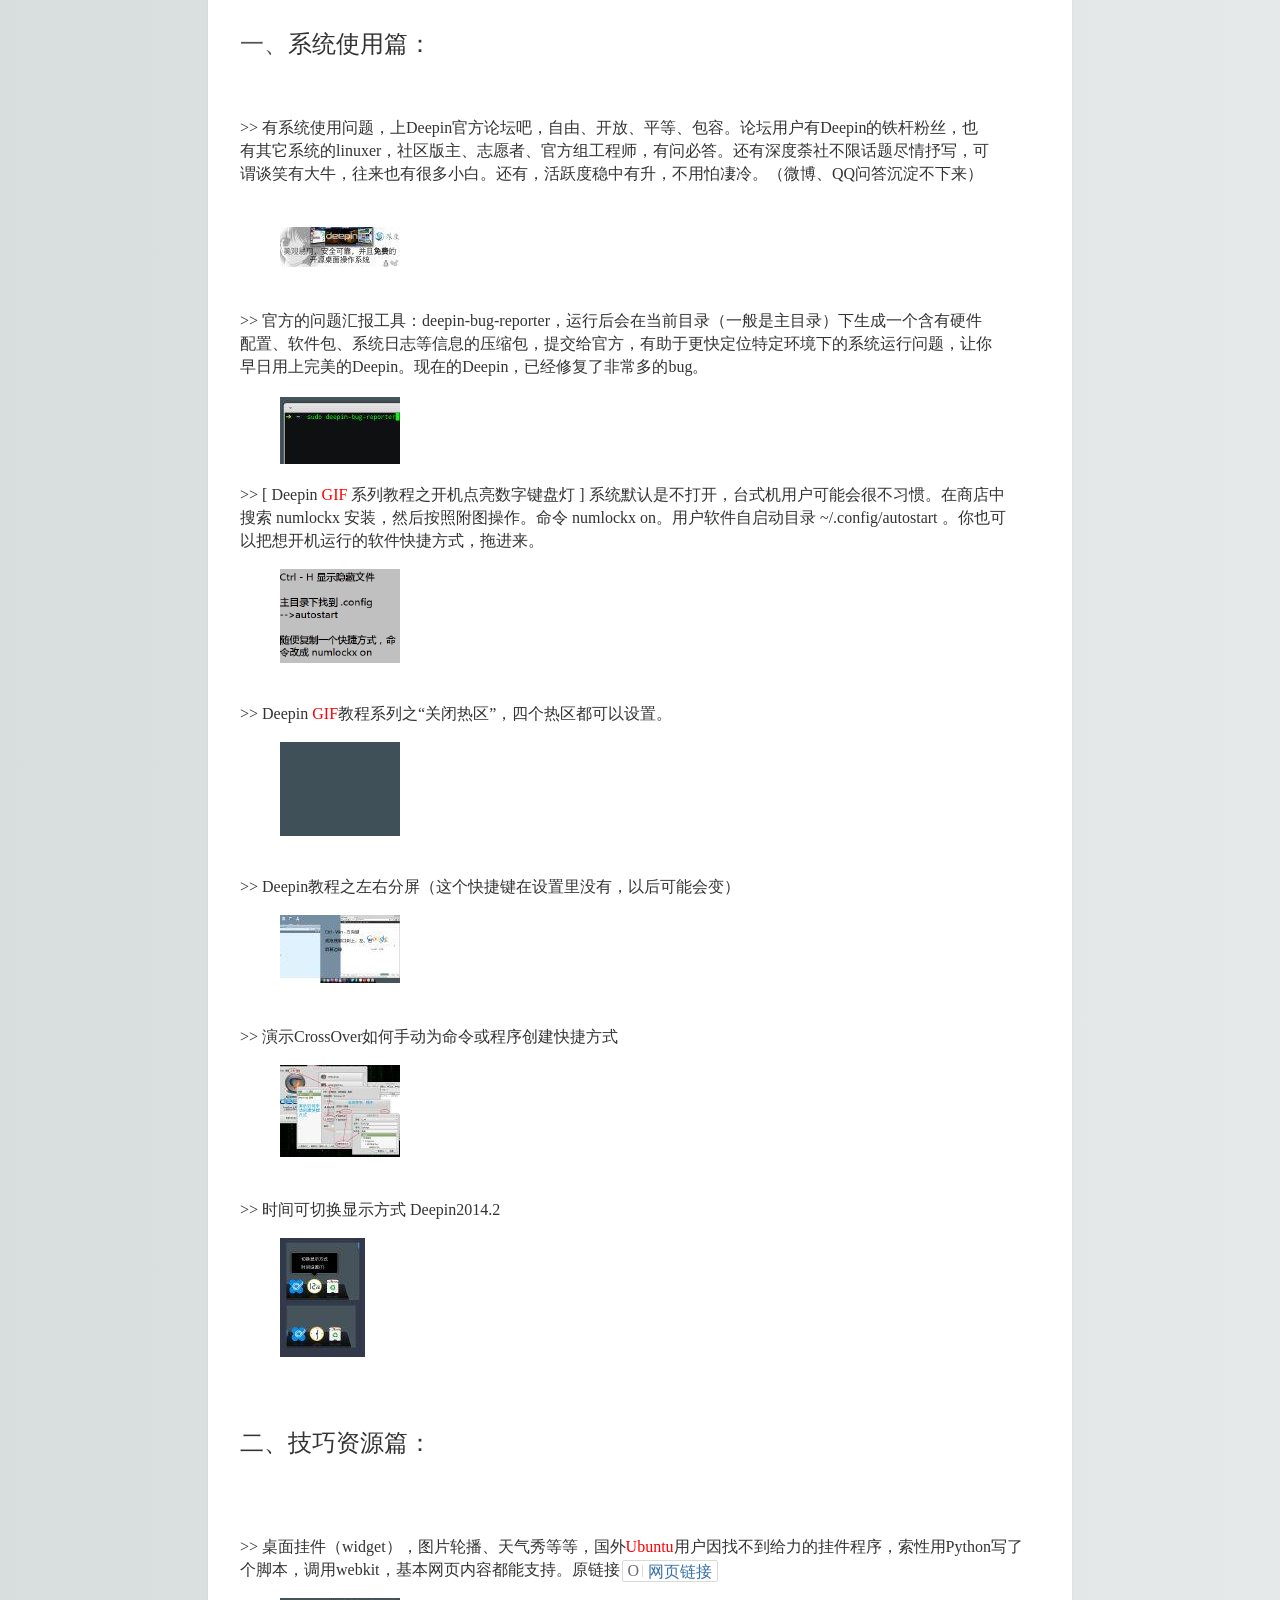
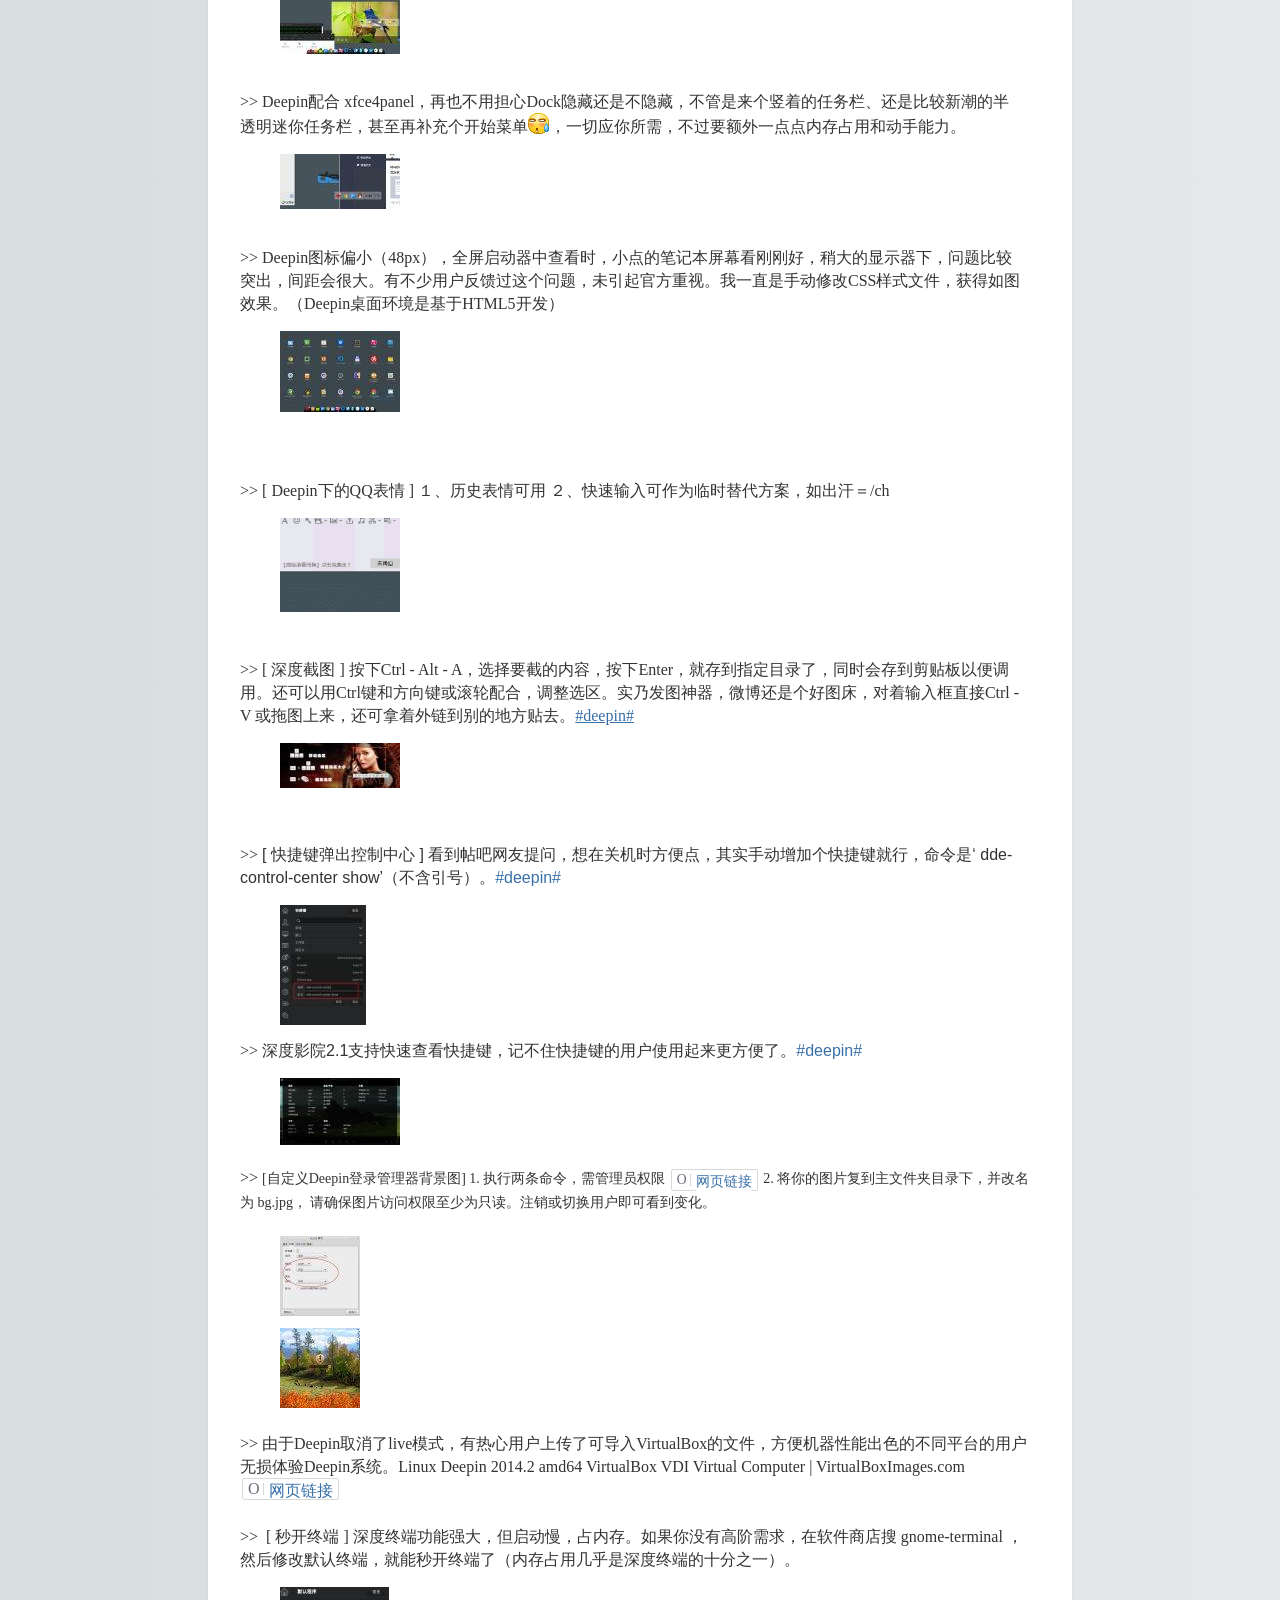
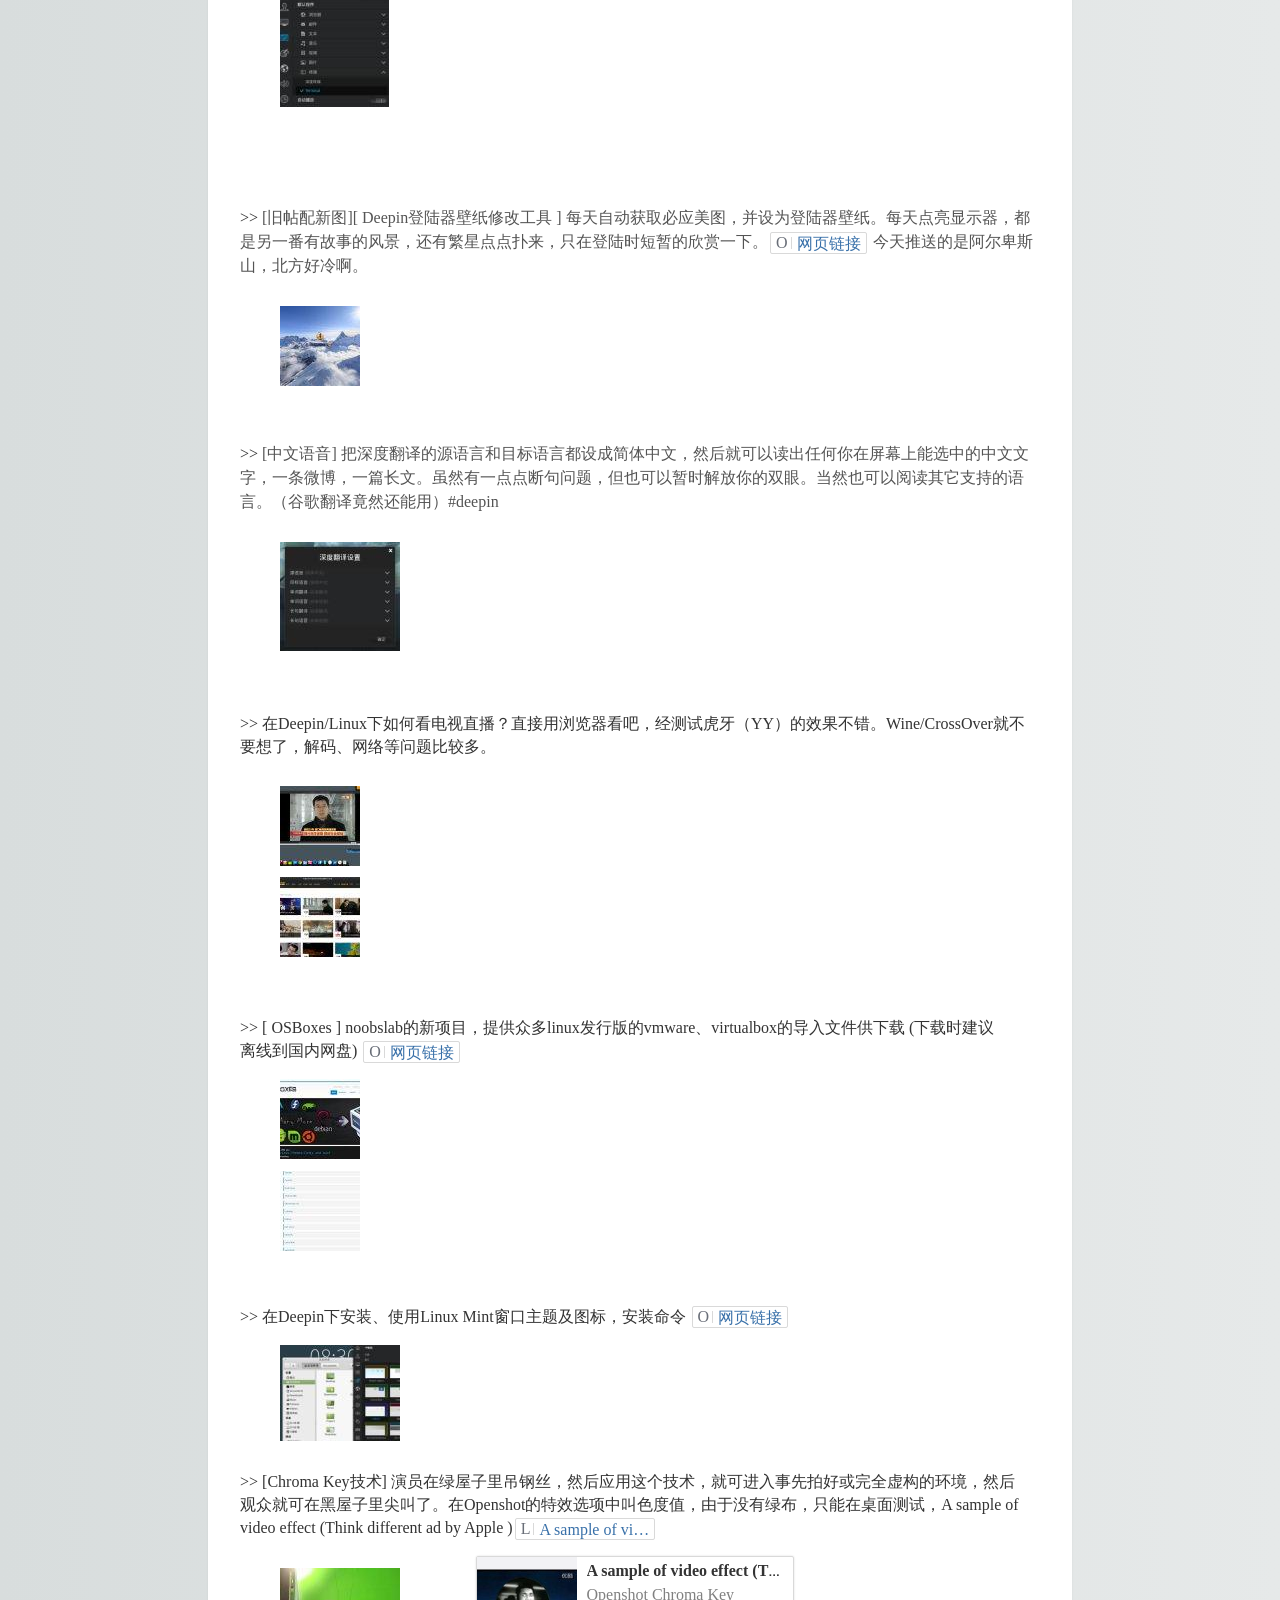
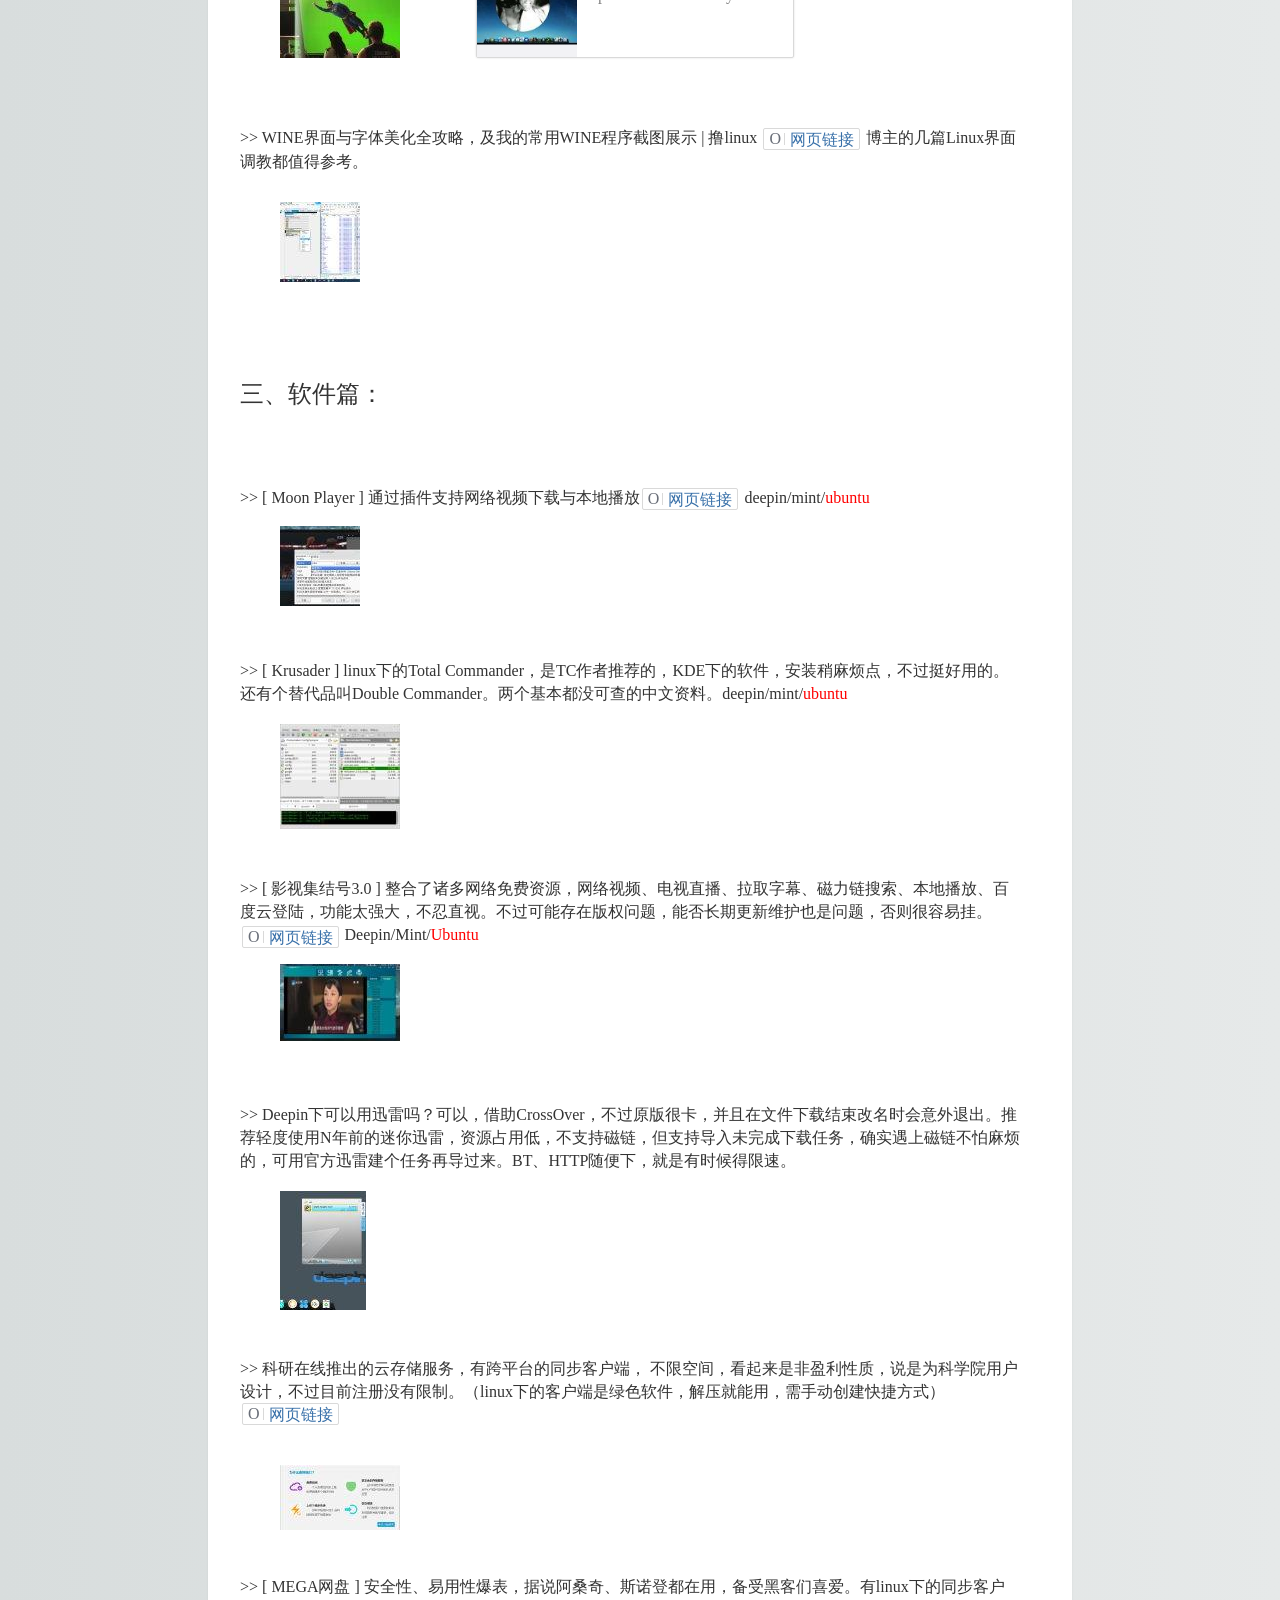
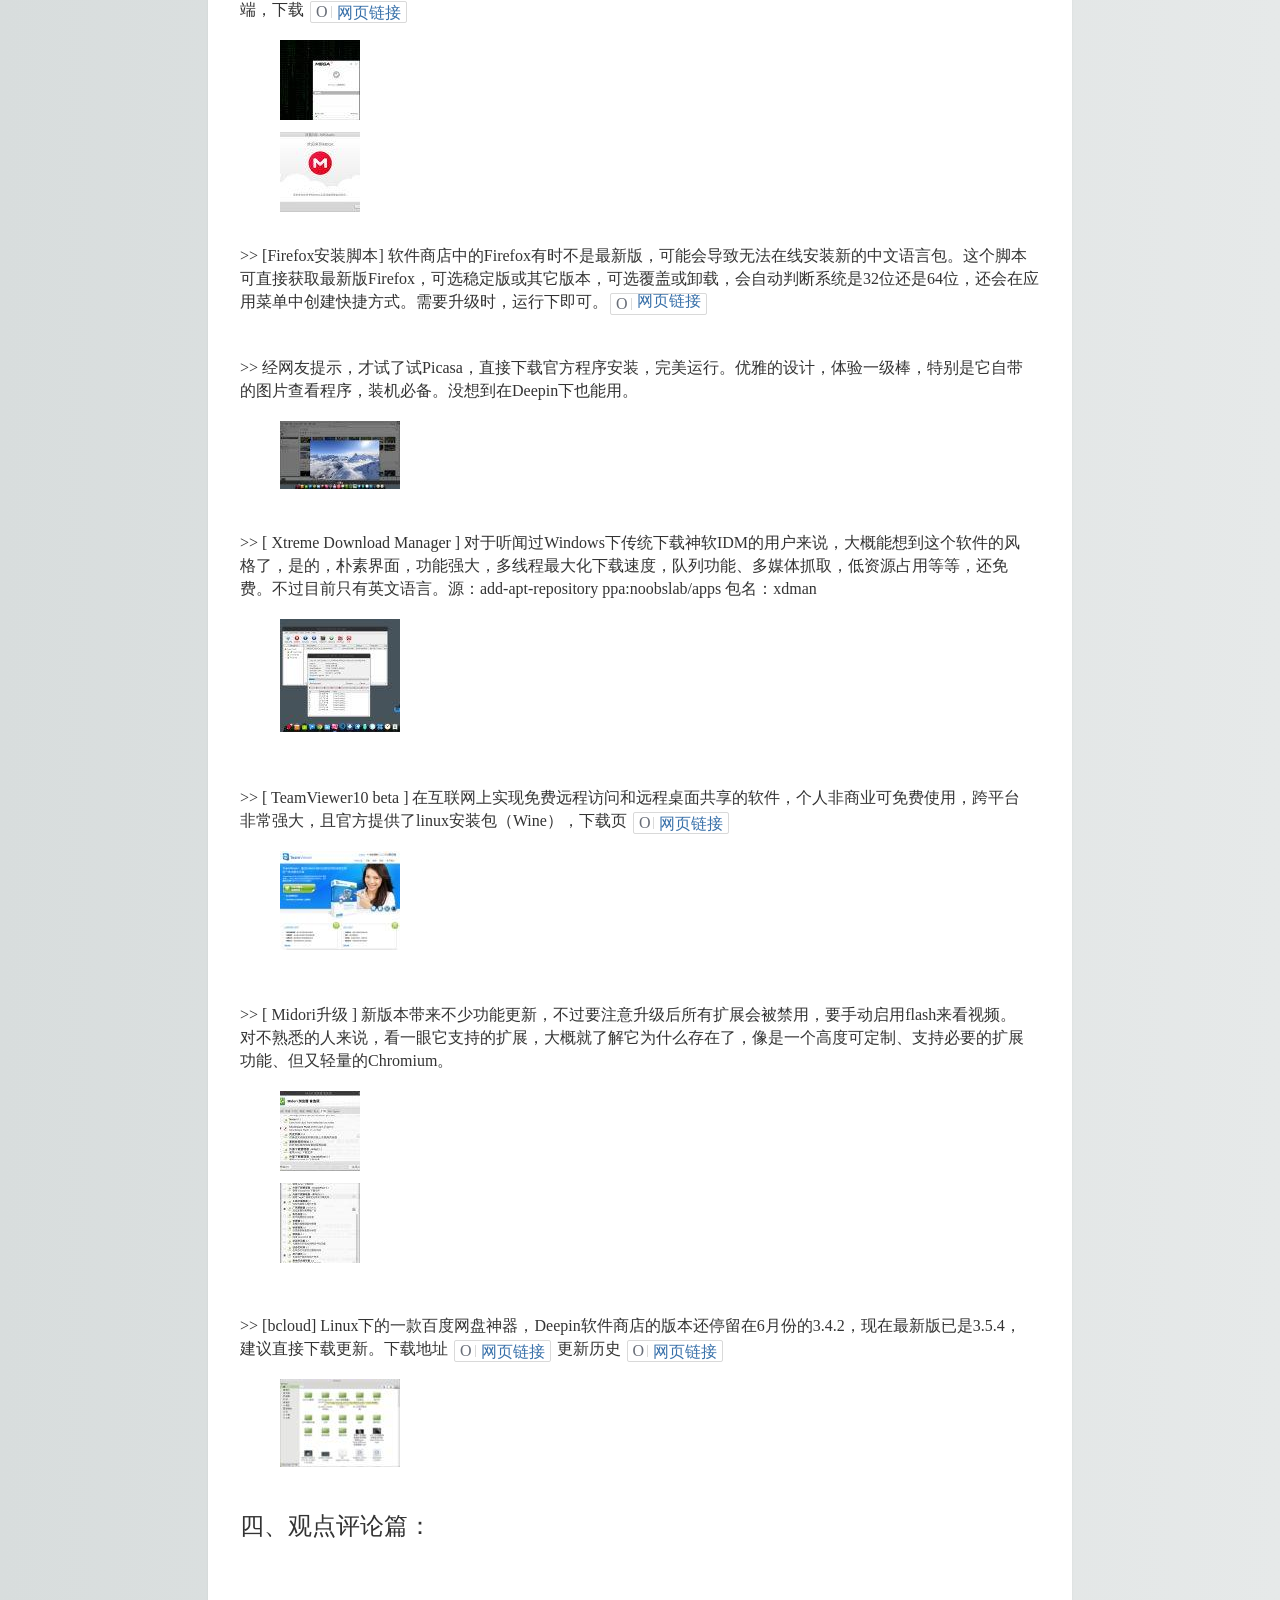
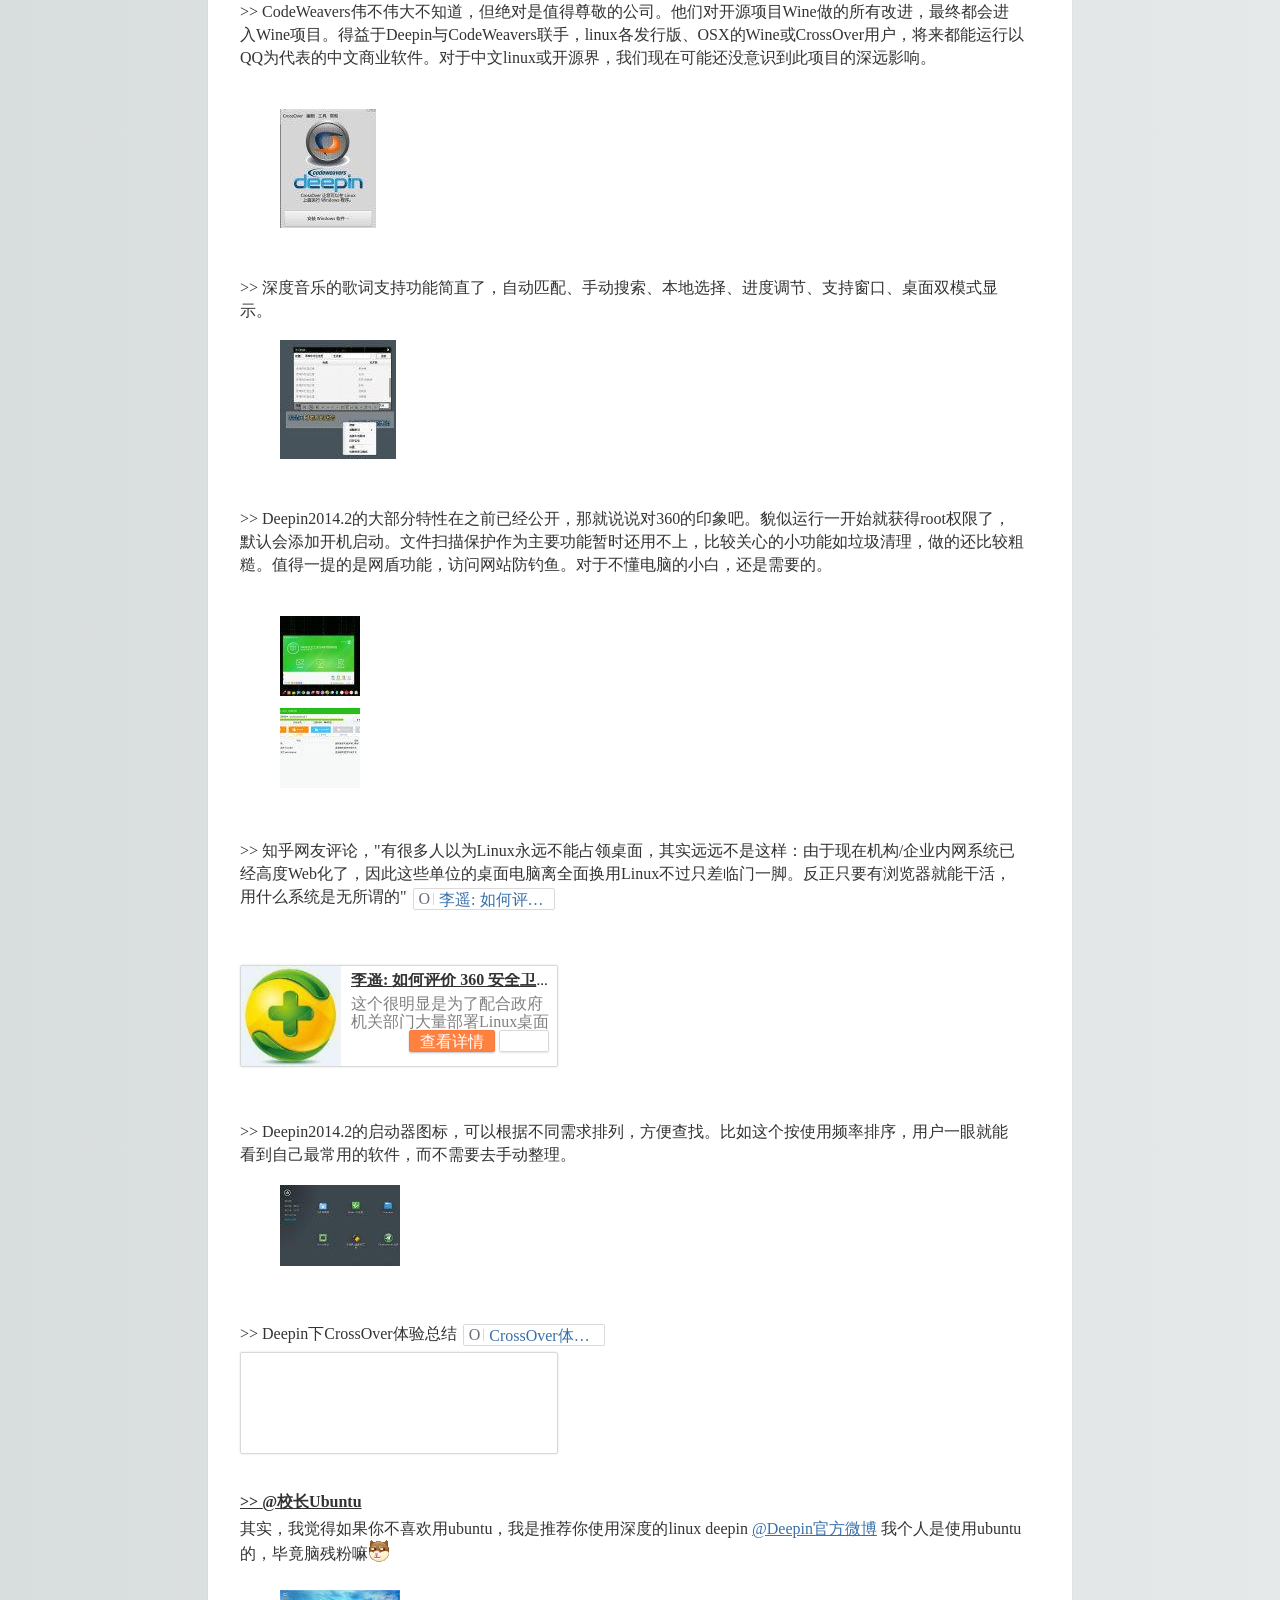
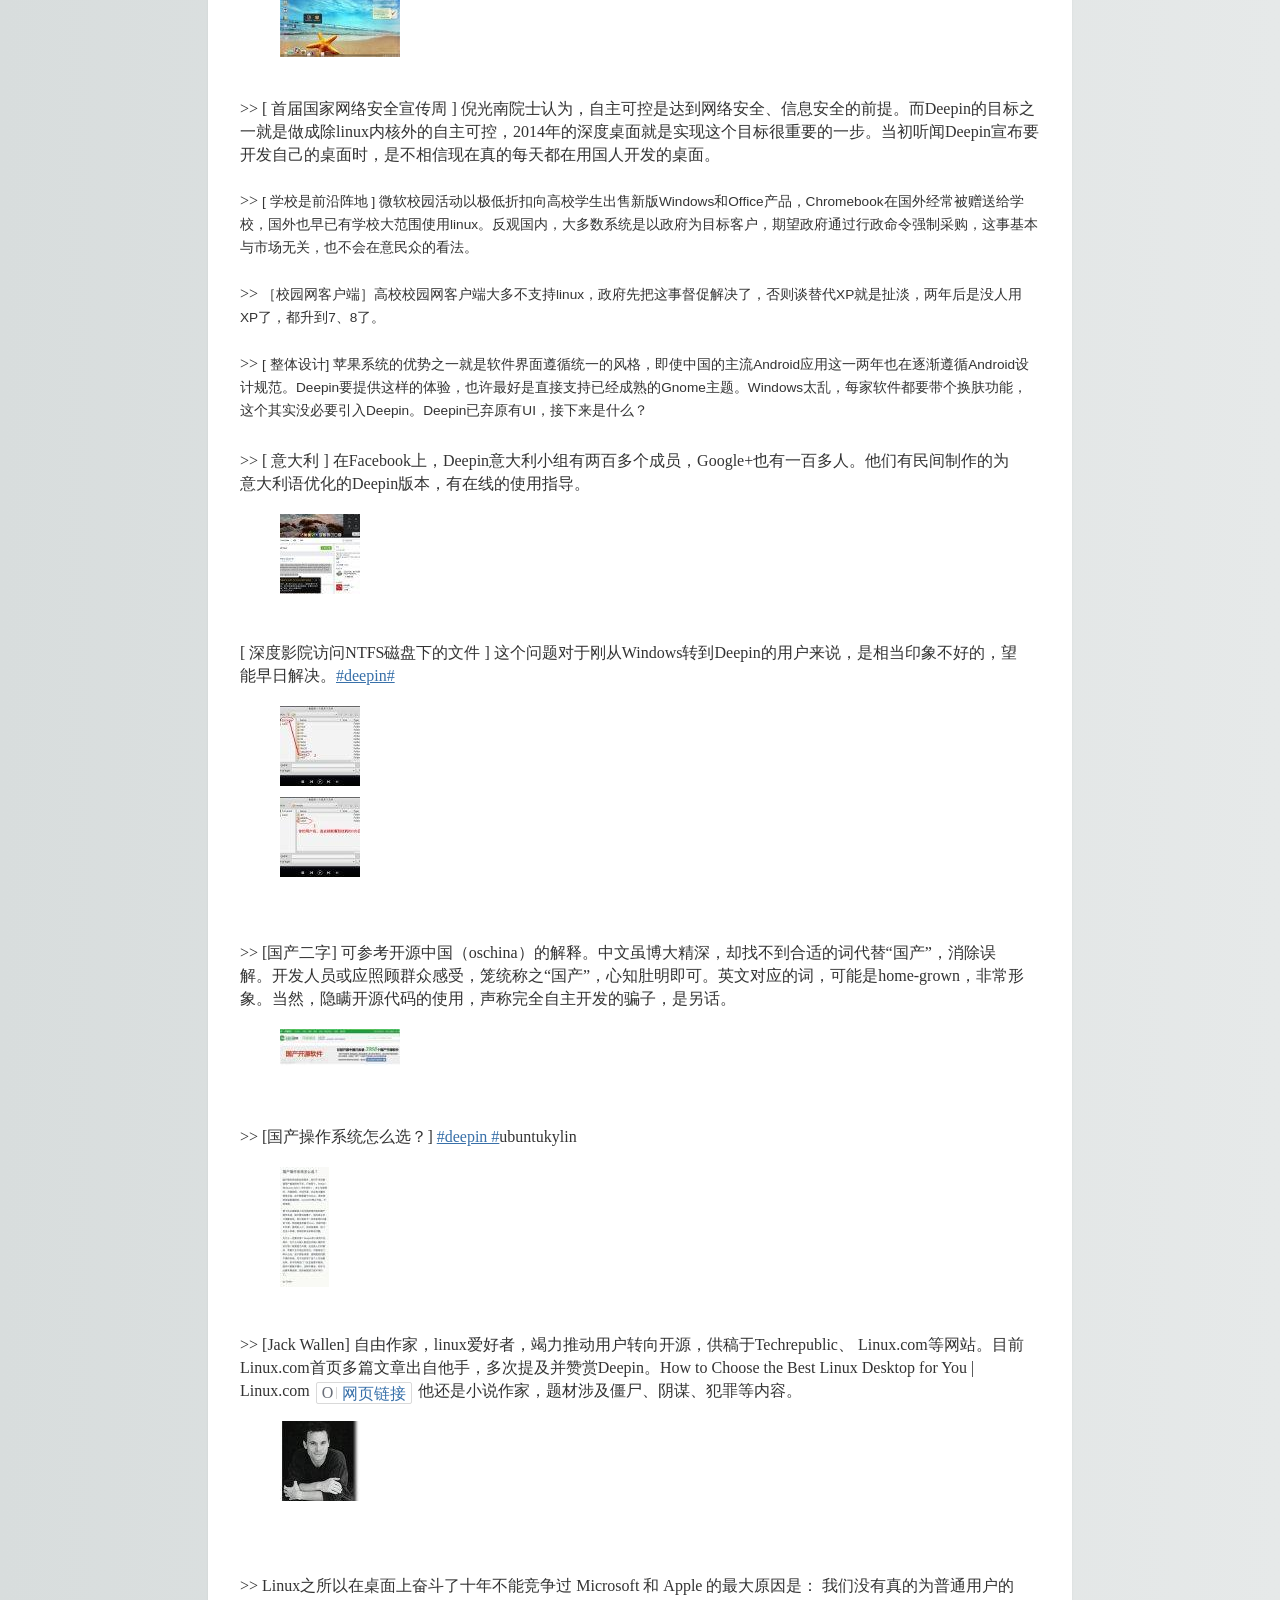
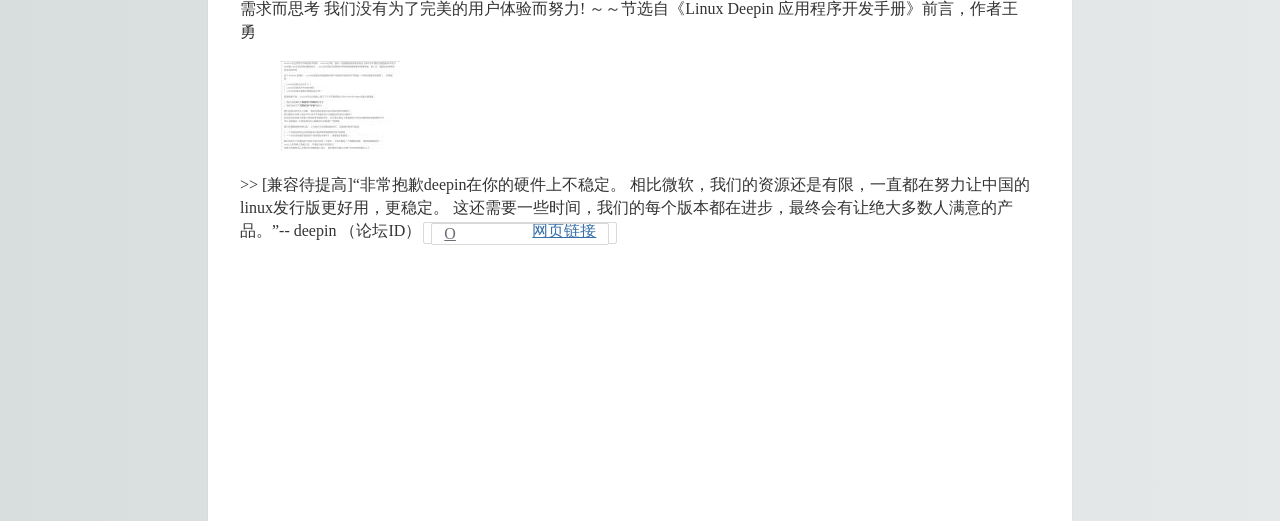
==== commit 6d39c039: "@ideepin fix3" ====
--- a/index.html
+++ b/index.html
@@ -1,15 +1,19 @@
-﻿<html><head>
+<html><head>
 <meta http-equiv="Content-Type" content="text/html; charset=utf-8"><meta http-equiv="X-UA-Compatible" content="IE=8" /><title>@ideepin 微博汇总</title><style type="text/css" id="wiz_todo_style_id" wiz_link_version="01.00.07">.wiz-todo, .wiz-todo-img {width: 16px; height: 16px; cursor: default; padding: 0 10px 0 2px; vertical-align: -10%;-webkit-user-select: none;} .wiz-todo-label {margin-top: 4px; margin-top-bottom: 4px; line-height: 1;} .wiz-todo-label-checked { /*text-decoration: line-through;*/ color: #666;} .wiz-todo-label-unchecked {text-decoration: initial;} .wiz-todo-completed-info {padding-left: 44px; display: inline-block; } .wiz-todo-avatar { width:20px; height: 20px; vertical-align: -20%; margin-right:10px; border-radius: 2px;} .wiz-todo-account, .wiz-todo-dt { color: #666; }</style>
 <style type="text/css" id="wiz_custom_css">
+
+html {   background-color: #e6e9e9;
+    background-image: -webkit-linear-gradient(270deg,rgb(230,233,233) 0%,rgb(216,221,221) 100%);
+    background-image: linear-gradient(270deg,rgb(230,233,233) 0%,rgb(216,221,221) 100%);
+    -webkit-font-smoothing: antialiased;}
 body
-{
-    font-family: "Microsoft YaHei UI","Microsoft YaHei",SimSun,"Segoe UI",Tahoma,Helvetica,Sans-Serif,"Microsoft YaHei", Georgia,Helvetica,Arial,sans-serif,宋体, PMingLiU,serif;
-    font-size: 10.5pt;
-    line-height: 1.5;
-}
-html, body
-{
-    
+{    margin: 0 auto;
+    padding: 2em 2em 400em;
+    max-width: 800px;
+    line-height: 1.5em;
+    color: #545454;
+    background-color: #ffffff;
+    box-shadow: 0 0 2px rgba(0, 0, 0, 0.06);
     
 }
 h1 {
@@ -1083,4 +1087,4 @@
             </div>
         </div>
     </div>
-</div></body></html>+</div></body></html>   
